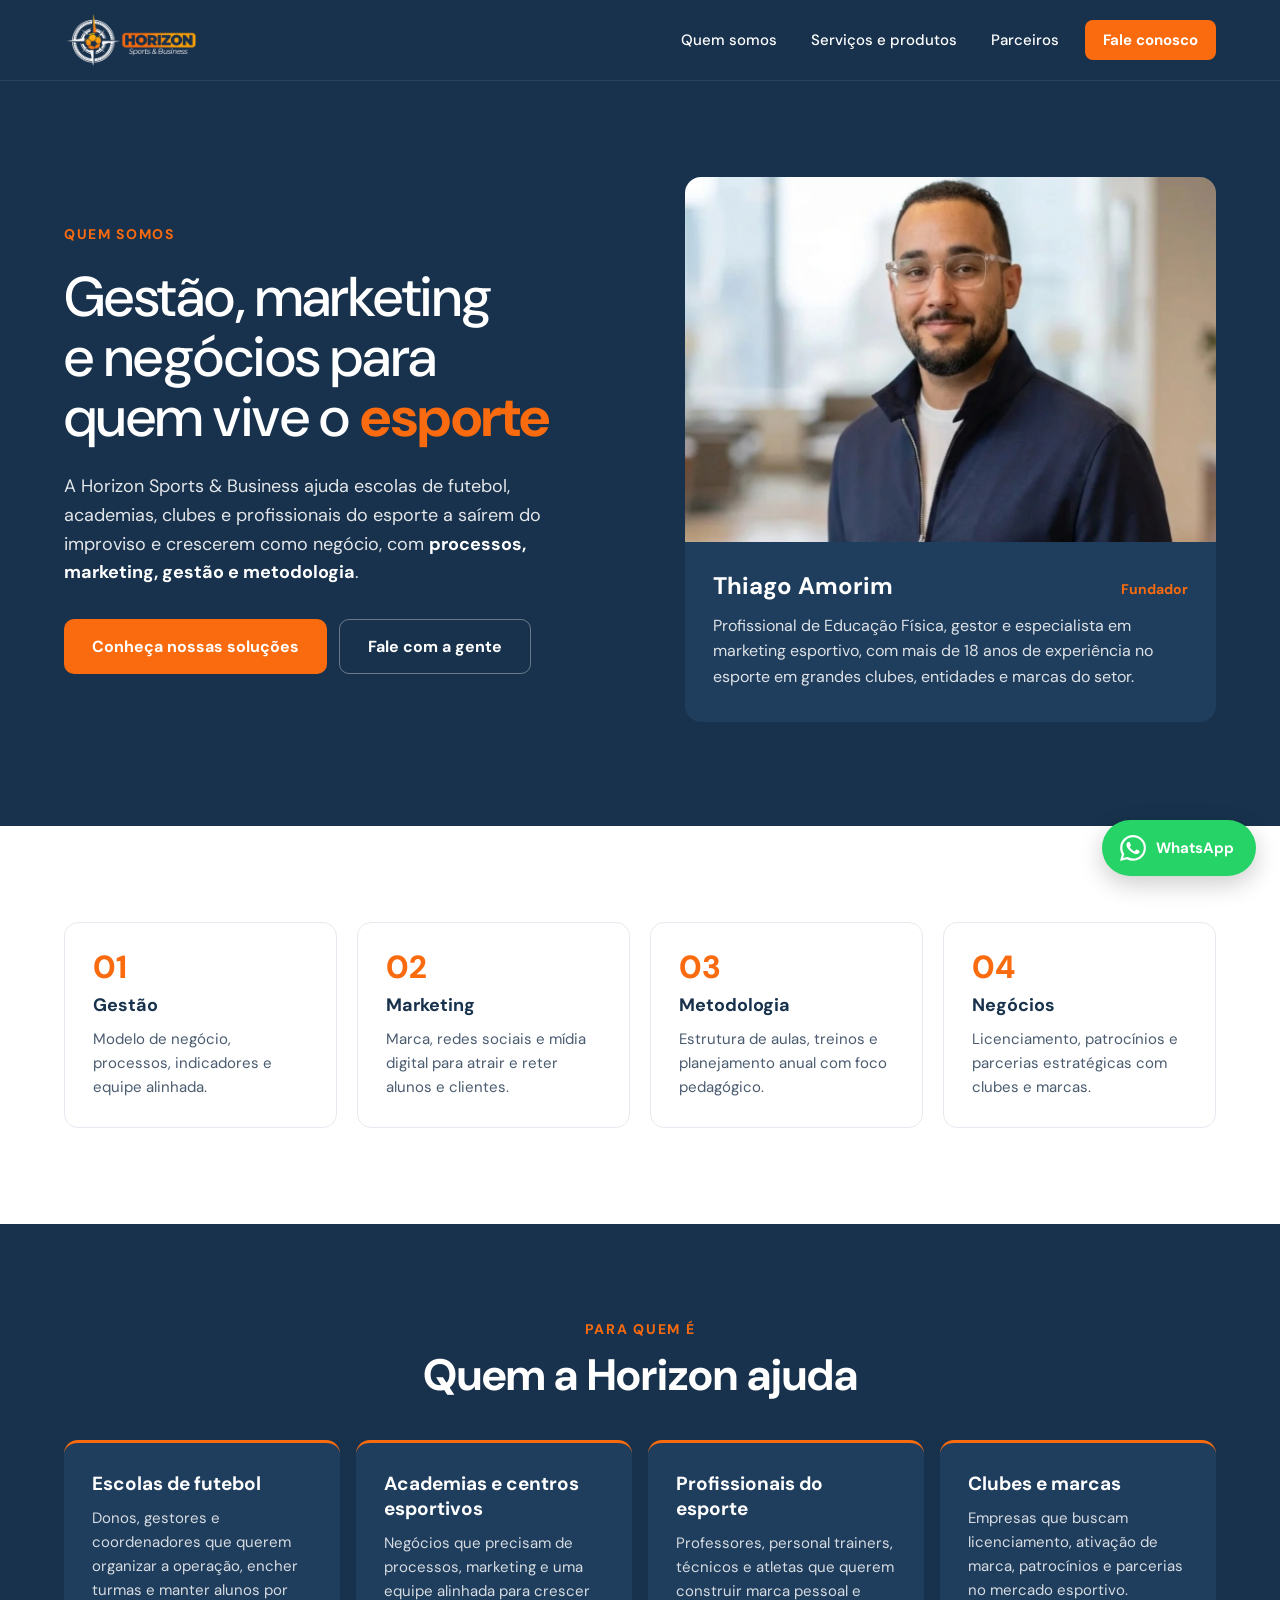
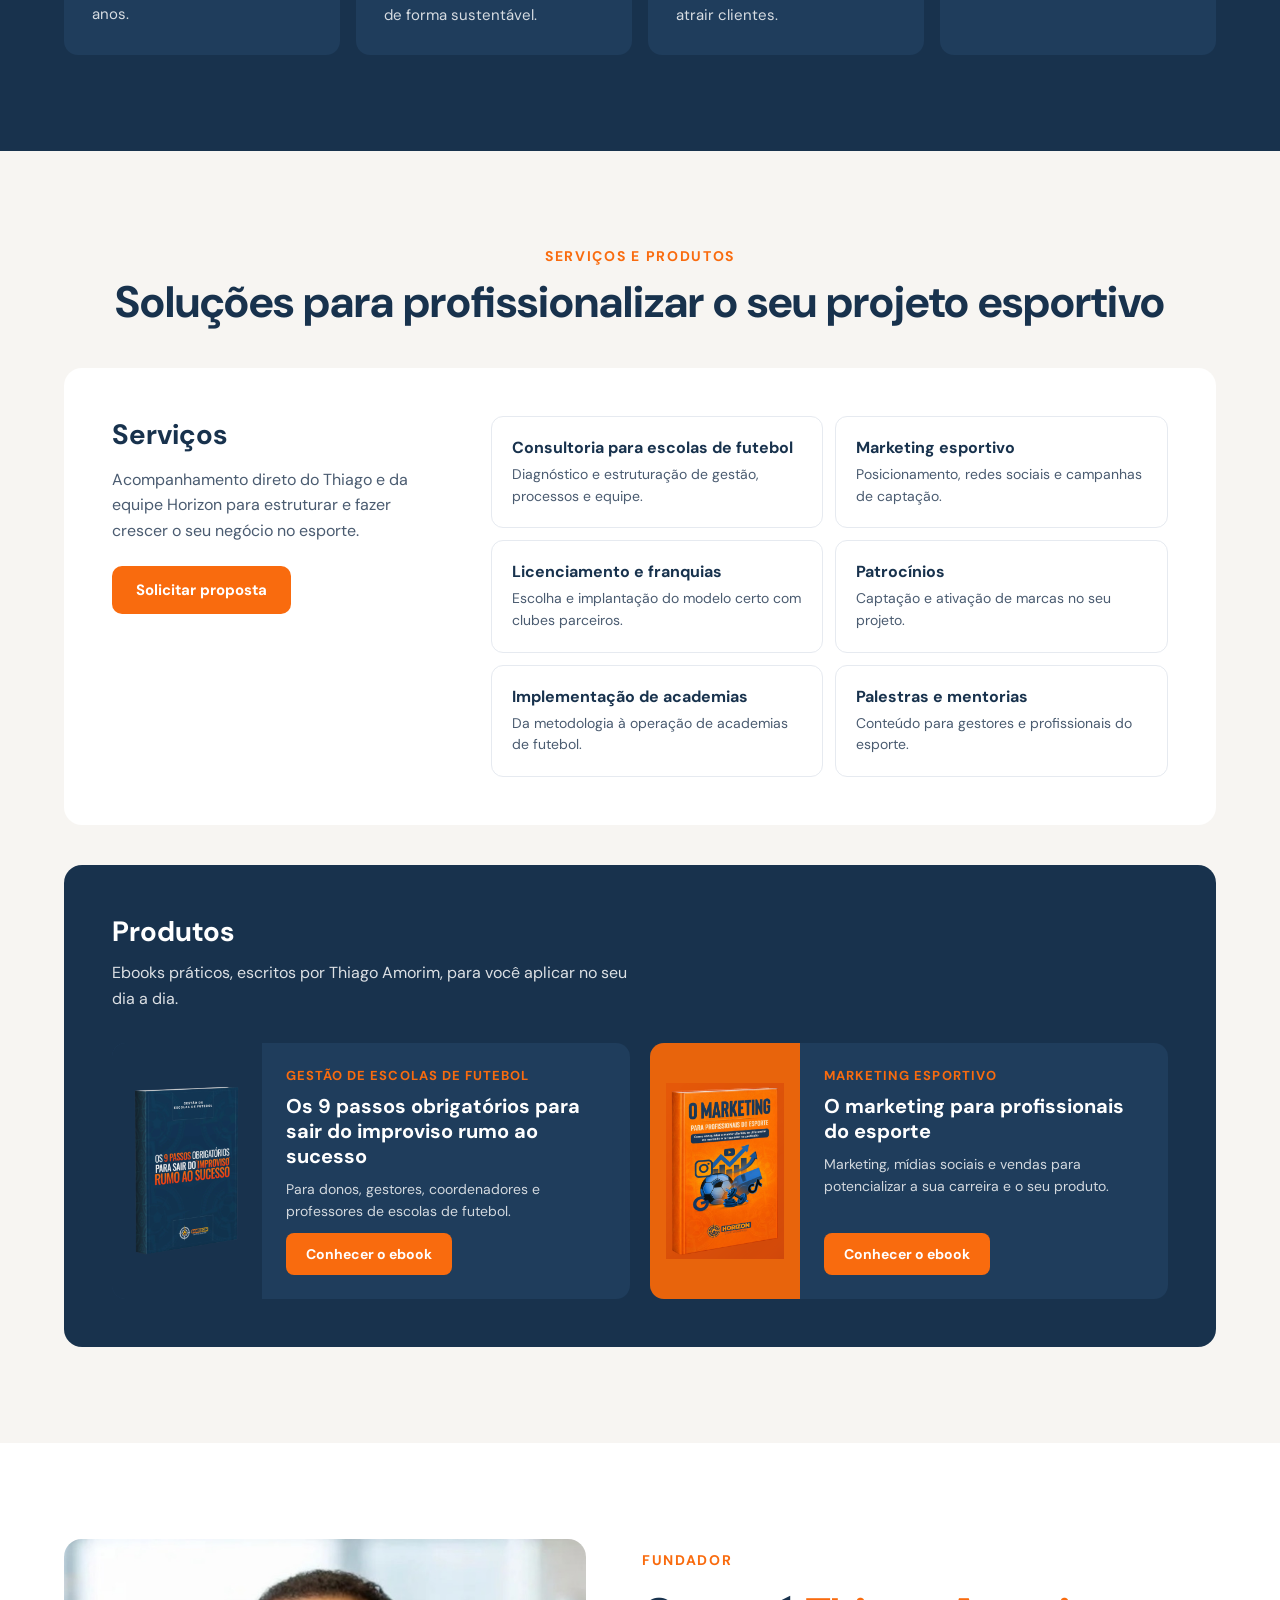
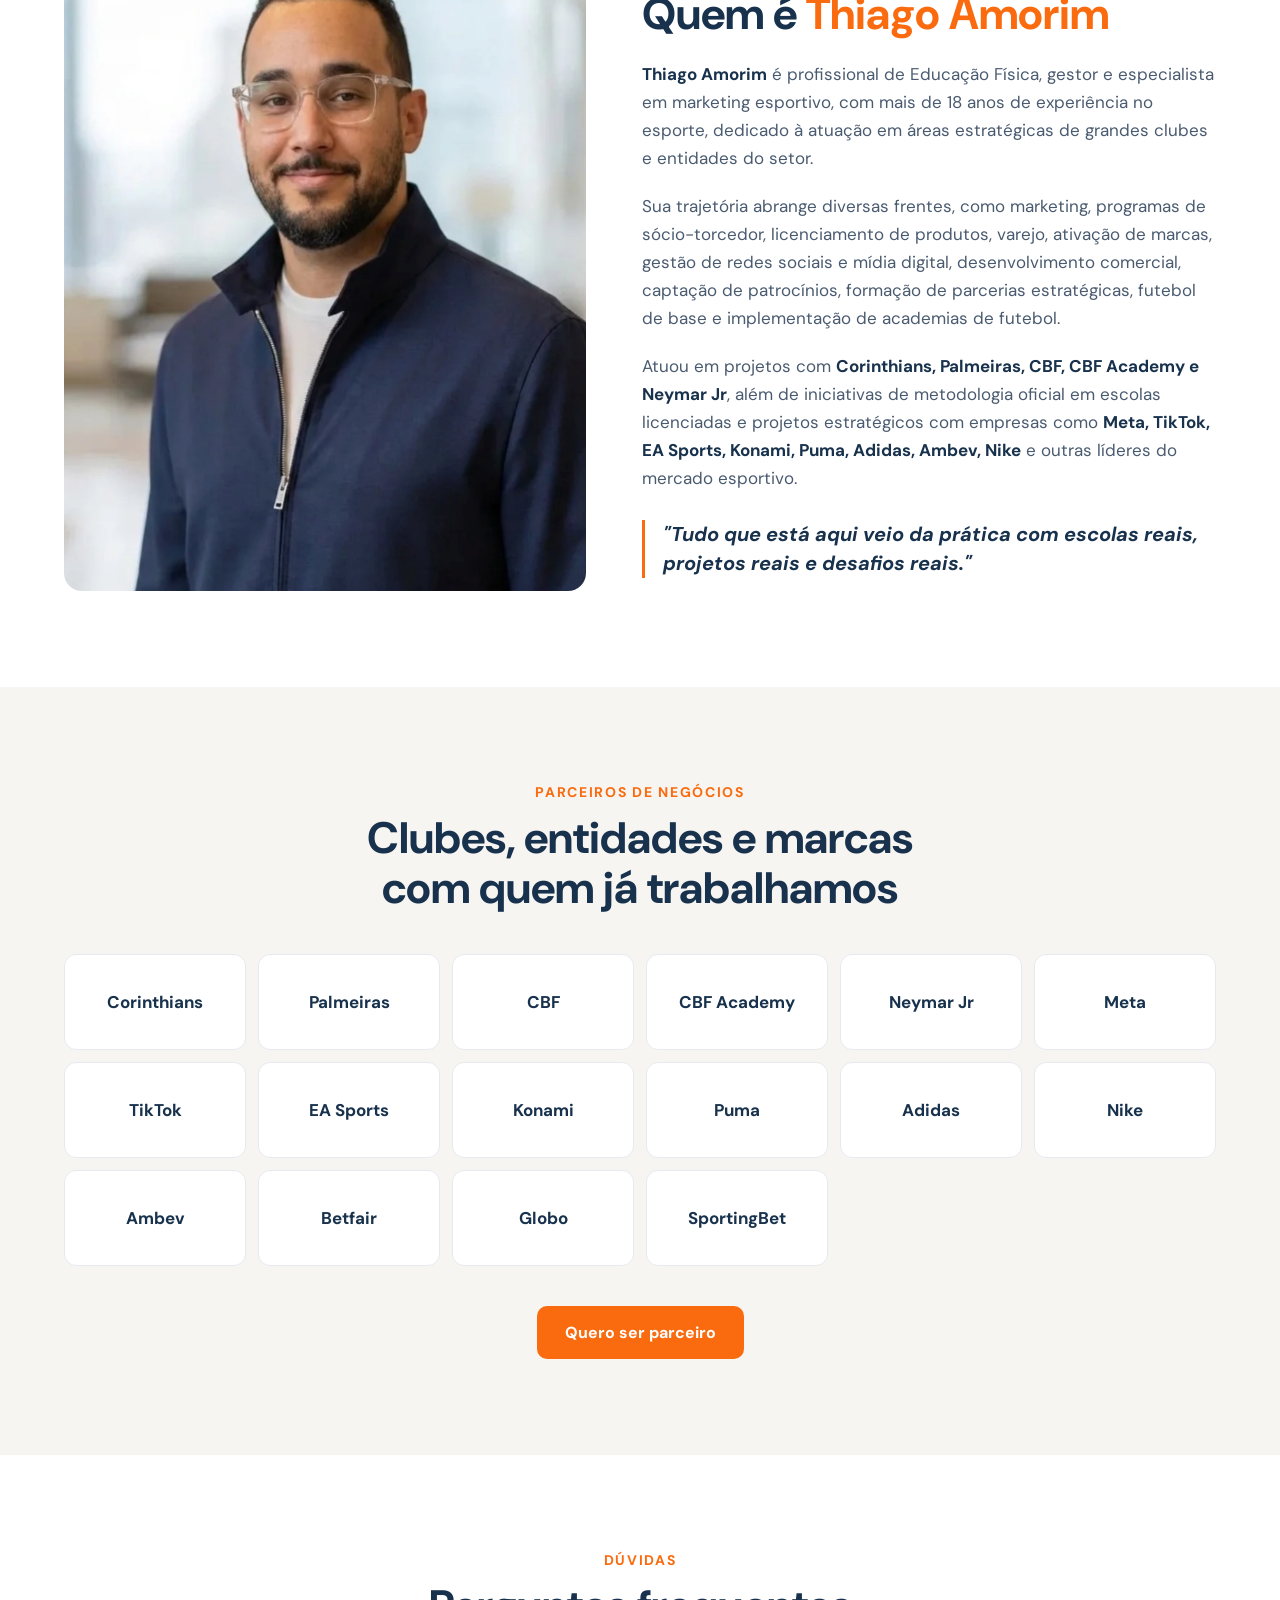
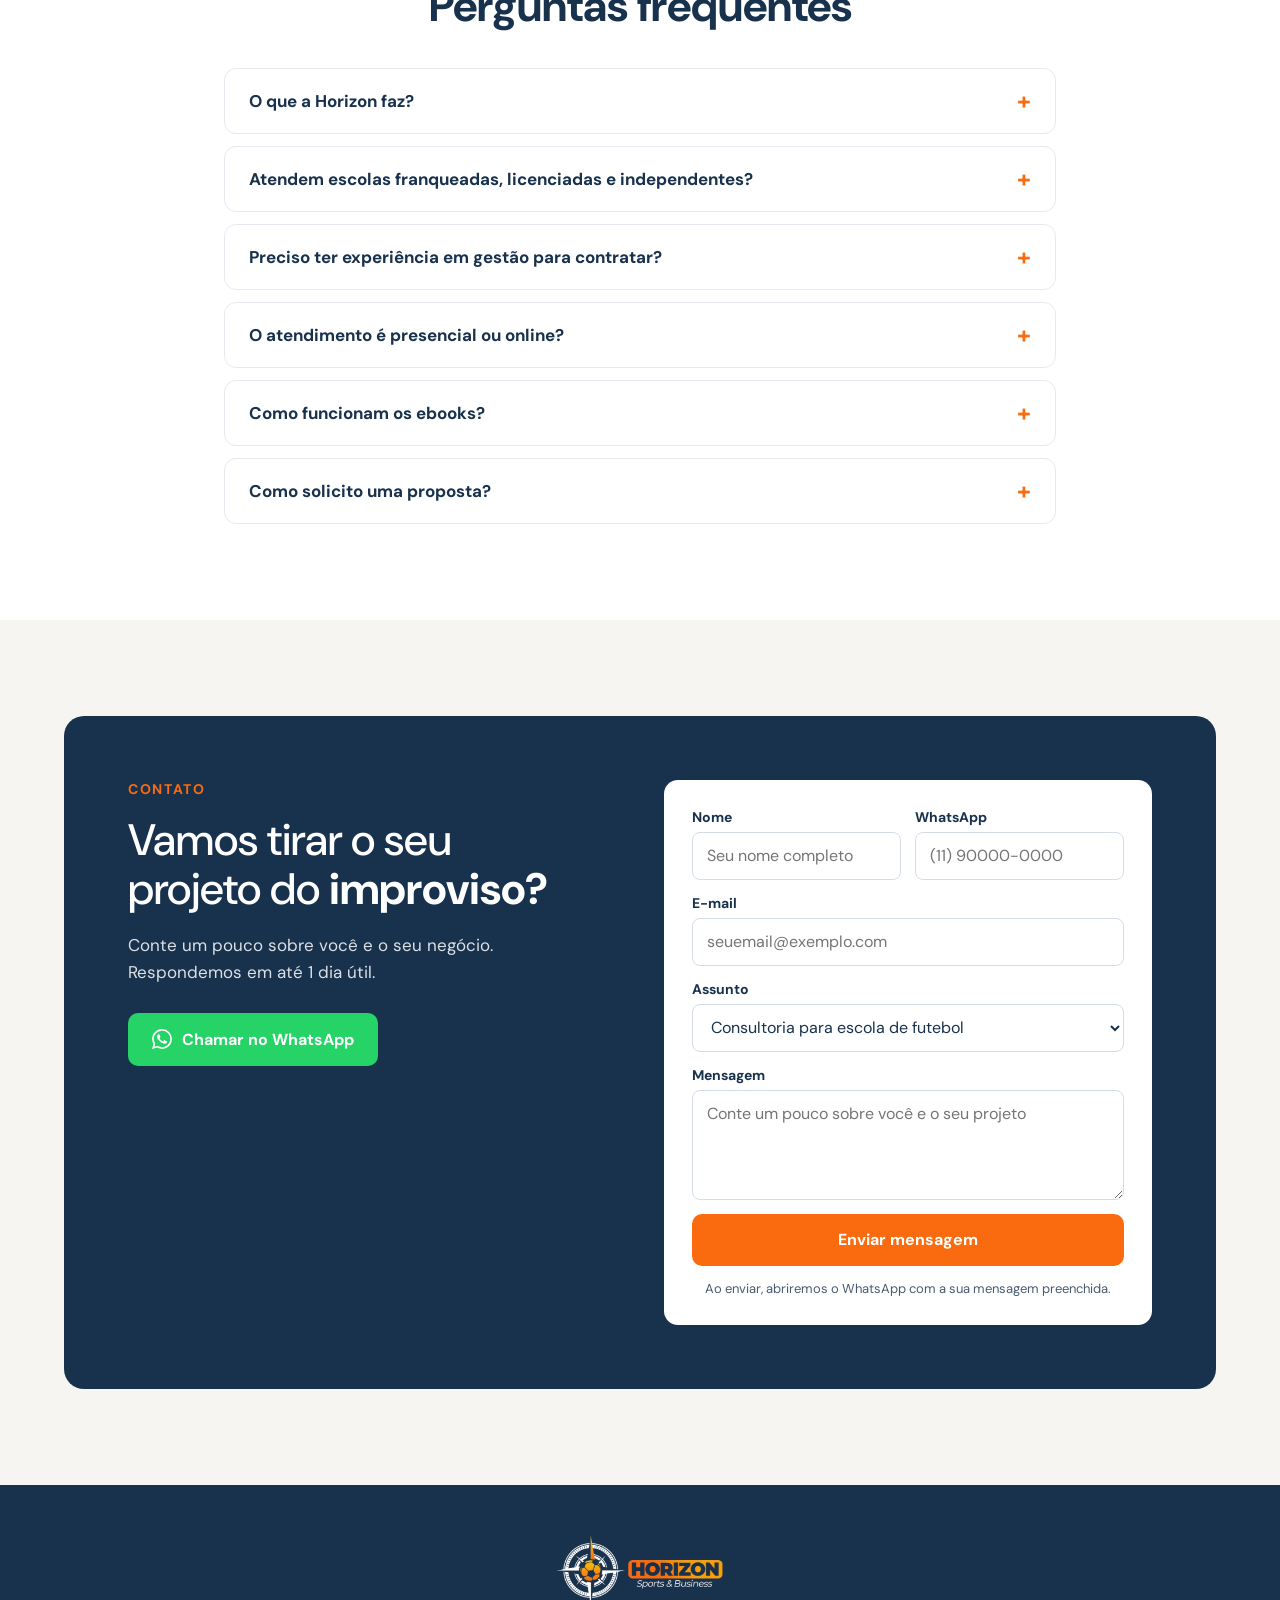
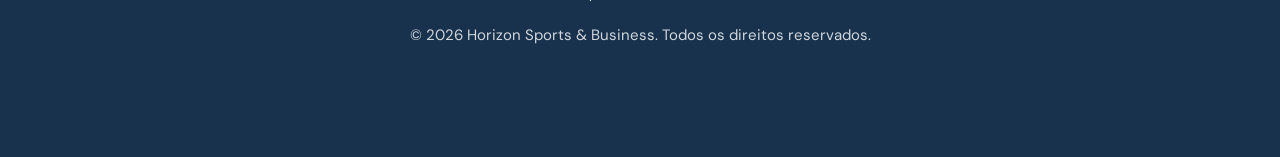
==== index.html @ 5603d596 "Landing page Horizon Sports & Business Página estática responsiva (desktop, tablet e mobile) com men" ====
<!DOCTYPE html>
<html lang="pt-BR">
<head>
<meta charset="utf-8">
<meta name="viewport" content="width=device-width, initial-scale=1">
<title>Horizon Sports &amp; Business | Gestão, marketing e negócios no esporte</title>
<meta name="description" content="A Horizon Sports & Business ajuda escolas de futebol, academias, clubes e profissionais do esporte a saírem do improviso e crescerem como negócio.">
<meta name="theme-color" content="#18324D">
<meta property="og:title" content="Horizon Sports & Business">
<meta property="og:description" content="Gestão, marketing e negócios para quem vive o esporte.">
<meta property="og:image" content="assets/horizon-logo.png">
<meta property="og:type" content="website">
<link rel="icon" href="assets/horizon-logo.png">
<link rel="preconnect" href="https://fonts.googleapis.com">
<link rel="preconnect" href="https://fonts.gstatic.com" crossorigin>
<link href="https://fonts.googleapis.com/css2?family=DM+Sans:ital,wght@0,400;0,500;0,700;0,800;1,700&display=swap" rel="stylesheet">
<style>
:root{
  --navy:#18324D;--navy-2:#1F3D5C;--orange:#F96B0E;--orange-h:#E05E08;
  --sand:#F7F5F2;--line:#E6EAF0;--muted:#4A5B70;--wa:#25D366;--wa-h:#1EBE5A;
}
*{box-sizing:border-box}
html{scroll-behavior:smooth}
body{margin:0;font-family:'DM Sans',system-ui,sans-serif;color:var(--navy);background:#fff;-webkit-font-smoothing:antialiased}
img{max-width:100%;height:auto;display:block}
a{color:var(--orange);text-decoration:none}
h1,h2,h3,h4,p{margin:0}
input,textarea,select,button{font-family:inherit}
:focus-visible{outline:3px solid var(--orange);outline-offset:2px}

.wrap{max-width:1200px;margin:0 auto;padding:96px 24px}
.eyebrow{color:var(--orange);font-weight:700;font-size:14px;letter-spacing:.12em;text-transform:uppercase}
.h2{font-size:clamp(28px,4vw,44px);font-weight:700;line-height:1.15;text-wrap:balance}
.head{text-align:center;display:flex;flex-direction:column;gap:12px;align-items:center}
.stack{display:flex;flex-direction:column;gap:40px}
.dark{background:var(--navy);color:#fff}
.sand{background:var(--sand)}
section[id]{scroll-margin-top:80px}

.btn{display:inline-flex;align-items:center;justify-content:center;gap:10px;background:var(--orange);color:#fff;font-weight:700;font-size:16px;padding:16px 28px;border-radius:10px;border:0;cursor:pointer;transition:background .15s,border-color .15s}
.btn:hover{background:var(--orange-h);color:#fff}
.btn-sm{font-size:14px;padding:12px 20px;border-radius:8px;white-space:nowrap}
.btn-ghost{background:transparent;border:1.5px solid rgba(255,255,255,.35)}
.btn-ghost:hover{background:transparent;border-color:#fff}
.btn-wa{background:var(--wa)}
.btn-wa:hover{background:var(--wa-h)}

/* Header */
.header{position:sticky;top:0;z-index:20;background:var(--navy);border-bottom:1px solid rgba(255,255,255,.08)}
.header-in{max-width:1200px;margin:0 auto;padding:12px 24px;display:flex;align-items:center;justify-content:space-between;gap:24px}
.logo img{height:56px;width:auto}
.nav{display:flex;align-items:center;gap:6px}
.nav a{color:#fff;font-weight:500;font-size:15px;padding:10px 14px;border-radius:8px}
.nav a:hover{background:rgba(255,255,255,.08)}
.nav a.cta{background:var(--orange);font-weight:700;padding:10px 18px;margin-left:6px}
.nav a.cta:hover{background:var(--orange-h)}
.menu-btn{display:none;width:44px;height:44px;border:0;border-radius:8px;background:rgba(255,255,255,.08);cursor:pointer;align-items:center;justify-content:center}
.menu-btn span,.menu-btn span::before,.menu-btn span::after{display:block;width:20px;height:2px;background:#fff;border-radius:2px;position:relative;transition:transform .2s,background .2s}
.menu-btn span::before,.menu-btn span::after{content:"";position:absolute;left:0}
.menu-btn span::before{top:-6px}
.menu-btn span::after{top:6px}
.header.open .menu-btn span{background:transparent}
.header.open .menu-btn span::before{transform:translateY(6px) rotate(45deg)}
.header.open .menu-btn span::after{transform:translateY(-6px) rotate(-45deg)}

/* Hero */
.hero{display:grid;grid-template-columns:1.05fr 1fr;gap:64px;align-items:center;padding-bottom:104px}
.hero-copy{display:flex;flex-direction:column;gap:24px}
.hero h1{font-size:clamp(34px,5vw,56px);line-height:1.08;font-weight:500;letter-spacing:-.01em;text-wrap:balance}
.hero h1 span{color:var(--orange);font-weight:700}
.lead{font-size:18px;line-height:1.6;color:rgba(255,255,255,.88);max-width:540px;text-wrap:pretty}
.lead strong{color:#fff}
.actions{display:flex;gap:12px;flex-wrap:wrap;margin-top:8px}
.founder{background:var(--navy-2);border-radius:16px;overflow:hidden}
.founder img{width:100%;aspect-ratio:16/11;object-fit:cover;object-position:center 20%}
.founder-body{padding:28px 28px 32px;display:flex;flex-direction:column;gap:12px}
.founder-top{display:flex;align-items:baseline;justify-content:space-between;gap:12px;flex-wrap:wrap}
.founder h2{font-size:24px;font-weight:700}
.founder-top span{color:var(--orange);font-weight:700;font-size:14px}
.founder p{font-size:16px;line-height:1.6;color:rgba(255,255,255,.85)}

/* Pillars */
.grid-4{display:grid;grid-template-columns:repeat(4,1fr);gap:20px}
.pillar{border:1px solid var(--line);border-radius:14px;padding:28px;display:flex;flex-direction:column;gap:10px}
.pillar .n{color:var(--orange);font-weight:800;font-size:32px;line-height:1}
.pillar h3{font-size:18px;font-weight:700}
.pillar p{font-size:15px;line-height:1.6;color:var(--muted)}

/* Audience */
.grid-aud{display:grid;grid-template-columns:repeat(4,1fr);gap:16px}
.aud{background:var(--navy-2);border-radius:14px;padding:28px;display:flex;flex-direction:column;gap:10px;border-top:3px solid var(--orange)}
.aud h3{font-size:19px;font-weight:700}
.aud p{font-size:15px;line-height:1.6;color:rgba(255,255,255,.82)}

/* Services */
.panel{border-radius:18px;padding:clamp(24px,4vw,48px)}
.services{background:#fff;display:grid;grid-template-columns:minmax(0,.8fr) minmax(0,1.6fr);gap:40px;align-items:start}
.services-intro{display:flex;flex-direction:column;gap:14px}
.services-intro h3,.products h3{font-size:28px;font-weight:700}
.services-intro p{font-size:16px;line-height:1.6;color:var(--muted)}
.services-intro .btn{align-self:flex-start;margin-top:8px;font-size:15px;padding:14px 24px}
.svc-grid{display:grid;grid-template-columns:repeat(2,1fr);gap:12px}
.svc{border:1px solid var(--line);border-radius:12px;padding:20px;display:flex;flex-direction:column;gap:6px}
.svc h4{font-size:16px;font-weight:700}
.svc p{font-size:14px;line-height:1.55;color:var(--muted)}

.products{display:flex;flex-direction:column;gap:32px}
.products-intro{display:flex;flex-direction:column;gap:10px}
.products-intro p{font-size:16px;line-height:1.6;color:rgba(255,255,255,.85);max-width:520px}
.grid-2{display:grid;grid-template-columns:repeat(2,1fr);gap:20px}
.ebook{background:var(--navy-2);border-radius:14px;overflow:hidden;display:grid;grid-template-columns:150px minmax(0,1fr)}
.ebook-cover{display:flex;align-items:center;justify-content:center;padding:16px}
.ebook-cover img{width:100%;height:auto}
.ebook-body{padding:24px;display:flex;flex-direction:column;gap:10px}
.ebook-body .tag{color:var(--orange);font-weight:700;font-size:13px;letter-spacing:.08em;text-transform:uppercase}
.ebook-body h4{font-size:20px;font-weight:700;line-height:1.25}
.ebook-body p{font-size:14px;line-height:1.55;color:rgba(255,255,255,.8)}
.ebook-body .btn{margin-top:auto;align-self:flex-start}

/* About */
.about{display:grid;grid-template-columns:1fr 1.1fr;gap:56px;align-items:center}
.about > img{width:100%;aspect-ratio:4/5;object-fit:cover;object-position:center 15%;border-radius:18px}
.about-copy{display:flex;flex-direction:column;gap:20px}
.about-copy h2 span{color:var(--orange)}
.about-copy p{font-size:17px;line-height:1.65;color:var(--muted);text-wrap:pretty}
.about-copy strong{color:var(--navy)}
.quote{margin-top:8px!important;padding-left:18px;border-left:3px solid var(--orange);font-size:20px!important;line-height:1.45!important;font-weight:700;font-style:italic;color:var(--navy)!important}

/* Partners */
.partners{display:flex;flex-direction:column;gap:40px;align-items:center}
.partners .head{max-width:720px}
.logos{width:100%;display:grid;grid-template-columns:repeat(auto-fill,minmax(170px,1fr));gap:12px}
.logos div{height:96px;background:#fff;border:1px solid var(--line);border-radius:12px;display:flex;align-items:center;justify-content:center;padding:12px;text-align:center;font-weight:700;font-size:17px;transition:border-color .15s}
.logos div:hover{border-color:var(--orange)}

/* FAQ */
.faq{max-width:880px;margin:0 auto;display:flex;flex-direction:column;gap:36px}
.faq-list{display:flex;flex-direction:column;gap:12px}
.faq details{border:1px solid var(--line);border-radius:12px;overflow:hidden}
.faq summary{list-style:none;display:flex;align-items:center;justify-content:space-between;gap:16px;padding:20px 24px;cursor:pointer;font-size:17px;font-weight:700}
.faq summary::-webkit-details-marker{display:none}
.faq summary::after{content:"+";color:var(--orange);font-size:24px;line-height:1;flex-shrink:0}
.faq details[open] summary::after{content:"–"}
.faq details p{padding:0 24px 22px;font-size:16px;line-height:1.65;color:var(--muted)}

/* Contact */
.contact{border-radius:20px;padding:clamp(24px,5vw,64px);display:grid;grid-template-columns:1fr 1fr;gap:48px}
.contact-copy{display:flex;flex-direction:column;gap:18px}
.contact-copy h2{font-weight:500;line-height:1.12}
.contact-copy h2 strong{font-weight:700}
.contact-copy p{font-size:17px;line-height:1.6;color:rgba(255,255,255,.85);max-width:440px}
.contact-copy .btn{align-self:flex-start;margin-top:8px;padding:16px 24px}
.form,.sent{background:#fff;color:var(--navy);border-radius:14px;padding:28px}
.form{display:grid;grid-template-columns:1fr 1fr;gap:14px}
.form label{display:flex;flex-direction:column;gap:6px;font-size:14px;font-weight:700}
.form .full{grid-column:1/-1}
.form input,.form select,.form textarea{height:48px;border:1px solid #D5DCE5;border-radius:8px;padding:0 14px;font-size:16px;color:var(--navy);background:#fff;width:100%}
.form textarea{height:auto;padding:12px 14px;resize:vertical}
.form input:focus,.form select:focus,.form textarea:focus{outline:none;border-color:var(--orange);box-shadow:0 0 0 3px rgba(249,107,14,.18)}
.form .btn{grid-column:1/-1;height:52px;padding:0}
.form small{grid-column:1/-1;font-size:13px;color:var(--muted);text-align:center}
.sent{display:none;flex-direction:column;gap:12px;justify-content:center;align-items:flex-start;padding:40px 28px}
.sent h3{font-size:24px;font-weight:700}
.sent p{font-size:16px;line-height:1.6;color:var(--muted)}
.sent button{margin-top:8px;border:1.5px solid var(--navy);background:transparent;color:var(--navy);font-weight:700;font-size:15px;padding:12px 20px;border-radius:8px;cursor:pointer}
.contact.is-sent .form{display:none}
.contact.is-sent .sent{display:flex}

/* Footer */
.footer-in{max-width:1200px;margin:0 auto;padding:48px 24px 112px;display:flex;flex-direction:column;align-items:center;gap:20px;text-align:center}
.footer-in img{height:72px;width:auto}
.footer-in p{font-size:15px;color:rgba(255,255,255,.8)}

/* WhatsApp float */
.wa-float{position:fixed;right:24px;bottom:24px;z-index:30;display:flex;align-items:center;gap:10px;background:var(--wa);color:#fff;font-weight:700;font-size:15px;padding:0 22px 0 18px;height:56px;border-radius:28px;box-shadow:0 8px 24px rgba(0,0,0,.2)}
.wa-float:hover{background:var(--wa-h);color:#fff}

/* ---------- Tablet ---------- */
@media (max-width:1024px){
  .grid-4,.grid-aud{grid-template-columns:repeat(2,1fr)}
  .services{grid-template-columns:1fr}
  .grid-2{grid-template-columns:1fr}
  .hero,.about,.contact{gap:40px}
}

/* ---------- Mobile menu breakpoint ---------- */
@media (max-width:860px){
  .menu-btn{display:inline-flex}
  .logo img{height:44px}
  .nav{position:absolute;top:100%;left:0;right:0;background:var(--navy);flex-direction:column;align-items:stretch;gap:4px;padding:8px 16px 20px;border-bottom:1px solid rgba(255,255,255,.08);box-shadow:0 12px 24px rgba(0,0,0,.2);display:none}
  .header.open .nav{display:flex}
  .nav a{padding:14px;font-size:16px}
  .nav a.cta{margin:8px 0 0;text-align:center}
  .hero,.about,.contact{grid-template-columns:1fr}
  .about > img{max-width:480px;aspect-ratio:1/1}
}

/* ---------- Phone ---------- */
@media (max-width:600px){
  .wrap{padding:64px 16px}
  .header-in{padding:10px 16px}
  .hero{padding-bottom:72px}
  .lead{font-size:17px}
  .actions .btn{flex:1 1 100%}
  .founder-body{padding:22px}
  .grid-4,.grid-aud,.svc-grid{grid-template-columns:1fr}
  .pillar,.aud{padding:22px}
  .ebook{grid-template-columns:110px minmax(0,1fr)}
  .ebook-cover{padding:12px}
  .ebook-body{padding:18px}
  .ebook-body h4{font-size:17px}
  .about-copy p{font-size:16px}
  .quote{font-size:18px!important}
  .logos{grid-template-columns:repeat(2,1fr)}
  .logos div{height:76px;font-size:15px}
  .faq summary{padding:18px;font-size:16px}
  .faq details p{padding:0 18px 18px;font-size:15px}
  .form{grid-template-columns:1fr;padding:20px}
  .contact-copy .btn{align-self:stretch}
  .wa-float{right:16px;bottom:16px;width:56px;padding:0;justify-content:center}
  .wa-float .label{display:none}
  .footer-in{padding-bottom:96px}
}
@media (max-width:380px){
  .ebook{grid-template-columns:1fr}
  .ebook-cover{max-height:220px}
  .ebook-cover img{width:auto;max-height:190px}
}
@media (prefers-reduced-motion:reduce){html{scroll-behavior:auto}}
</style>
</head>
<body>

<header class="header" id="header">
  <div class="header-in">
    <a href="#top" class="logo" aria-label="Horizon Sports &amp; Business — início"><img src="assets/horizon-logo.png" alt="Horizon Sports &amp; Business" width="135" height="56"></a>
    <button class="menu-btn" id="menuBtn" aria-label="Abrir menu" aria-expanded="false" aria-controls="nav"><span></span></button>
    <nav class="nav" id="nav">
      <a href="#quem-somos">Quem somos</a>
      <a href="#servicos">Serviços e produtos</a>
      <a href="#parceiros">Parceiros</a>
      <a href="#contato" class="cta">Fale conosco</a>
    </nav>
  </div>
</header>

<main id="top">
  <section id="quem-somos" class="dark">
    <div class="wrap hero">
      <div class="hero-copy">
        <span class="eyebrow">Quem somos</span>
        <h1>Gestão, marketing e negócios para quem vive o <span>esporte</span></h1>
        <p class="lead">A Horizon Sports &amp; Business ajuda escolas de futebol, academias, clubes e profissionais do esporte a saírem do improviso e crescerem como negócio, com <strong>processos, marketing, gestão e metodologia</strong>.</p>
        <div class="actions">
          <a href="#servicos" class="btn">Conheça nossas soluções</a>
          <a href="#contato" class="btn btn-ghost">Fale com a gente</a>
        </div>
      </div>
      <div class="founder">
        <img src="assets/thiago-amorim.jpg" alt="Thiago Amorim" width="1090" height="936">
        <div class="founder-body">
          <div class="founder-top">
            <h2>Thiago Amorim</h2>
            <span>Fundador</span>
          </div>
          <p>Profissional de Educação Física, gestor e especialista em marketing esportivo, com mais de 18 anos de experiência no esporte em grandes clubes, entidades e marcas do setor.</p>
        </div>
      </div>
    </div>
  </section>

  <section>
    <div class="wrap grid-4">
      <div class="pillar"><span class="n">01</span><h3>Gestão</h3><p>Modelo de negócio, processos, indicadores e equipe alinhada.</p></div>
      <div class="pillar"><span class="n">02</span><h3>Marketing</h3><p>Marca, redes sociais e mídia digital para atrair e reter alunos e clientes.</p></div>
      <div class="pillar"><span class="n">03</span><h3>Metodologia</h3><p>Estrutura de aulas, treinos e planejamento anual com foco pedagógico.</p></div>
      <div class="pillar"><span class="n">04</span><h3>Negócios</h3><p>Licenciamento, patrocínios e parcerias estratégicas com clubes e marcas.</p></div>
    </div>
  </section>

  <section id="para-quem" class="dark">
    <div class="wrap stack">
      <div class="head">
        <span class="eyebrow">Para quem é</span>
        <h2 class="h2">Quem a Horizon ajuda</h2>
      </div>
      <div class="grid-aud">
        <div class="aud"><h3>Escolas de futebol</h3><p>Donos, gestores e coordenadores que querem organizar a operação, encher turmas e manter alunos por anos.</p></div>
        <div class="aud"><h3>Academias e centros esportivos</h3><p>Negócios que precisam de processos, marketing e uma equipe alinhada para crescer de forma sustentável.</p></div>
        <div class="aud"><h3>Profissionais do esporte</h3><p>Professores, personal trainers, técnicos e atletas que querem construir marca pessoal e atrair clientes.</p></div>
        <div class="aud"><h3>Clubes e marcas</h3><p>Empresas que buscam licenciamento, ativação de marca, patrocínios e parcerias no mercado esportivo.</p></div>
      </div>
    </div>
  </section>

  <section id="servicos" class="sand">
    <div class="wrap stack">
      <div class="head">
        <span class="eyebrow">Serviços e produtos</span>
        <h2 class="h2">Soluções para profissionalizar o seu projeto esportivo</h2>
      </div>

      <div class="panel services">
        <div class="services-intro">
          <h3>Serviços</h3>
          <p>Acompanhamento direto do Thiago e da equipe Horizon para estruturar e fazer crescer o seu negócio no esporte.</p>
          <a href="#contato" class="btn">Solicitar proposta</a>
        </div>
        <div class="svc-grid">
          <div class="svc"><h4>Consultoria para escolas de futebol</h4><p>Diagnóstico e estruturação de gestão, processos e equipe.</p></div>
          <div class="svc"><h4>Marketing esportivo</h4><p>Posicionamento, redes sociais e campanhas de captação.</p></div>
          <div class="svc"><h4>Licenciamento e franquias</h4><p>Escolha e implantação do modelo certo com clubes parceiros.</p></div>
          <div class="svc"><h4>Patrocínios</h4><p>Captação e ativação de marcas no seu projeto.</p></div>
          <div class="svc"><h4>Implementação de academias</h4><p>Da metodologia à operação de academias de futebol.</p></div>
          <div class="svc"><h4>Palestras e mentorias</h4><p>Conteúdo para gestores e profissionais do esporte.</p></div>
        </div>
      </div>

      <div class="panel products dark">
        <div class="products-intro">
          <h3>Produtos</h3>
          <p>Ebooks práticos, escritos por Thiago Amorim, para você aplicar no seu dia a dia.</p>
        </div>
        <div class="grid-2">
          <article class="ebook">
            <div class="ebook-cover" style="background:#18324D"><img src="assets/ebook-gestao.png" alt="Ebook Os 9 passos obrigatórios" width="397" height="600" loading="lazy"></div>
            <div class="ebook-body">
              <span class="tag">Gestão de escolas de futebol</span>
              <h4>Os 9 passos obrigatórios para sair do improviso rumo ao sucesso</h4>
              <p>Para donos, gestores, coordenadores e professores de escolas de futebol.</p>
              <a href="https://horizonsports.br" class="btn btn-sm">Conhecer o ebook</a>
            </div>
          </article>
          <article class="ebook">
            <div class="ebook-cover" style="background:#E8640C"><img src="assets/ebook-marketing.png" alt="Ebook O Marketing para Profissionais do Esporte" width="403" height="600" loading="lazy"></div>
            <div class="ebook-body">
              <span class="tag">Marketing esportivo</span>
              <h4>O marketing para profissionais do esporte</h4>
              <p>Marketing, mídias sociais e vendas para potencializar a sua carreira e o seu produto.</p>
              <a href="https://metodoesporte.horizonsports.br" class="btn btn-sm">Conhecer o ebook</a>
            </div>
          </article>
        </div>
      </div>
    </div>
  </section>

  <section id="thiago">
    <div class="wrap about">
      <img src="assets/thiago-amorim.jpg" alt="Thiago Amorim" width="1090" height="936" loading="lazy">
      <div class="about-copy">
        <span class="eyebrow">Fundador</span>
        <h2 class="h2">Quem é <span>Thiago Amorim</span></h2>
        <p><strong>Thiago Amorim</strong> é profissional de Educação Física, gestor e especialista em marketing esportivo, com mais de 18 anos de experiência no esporte, dedicado à atuação em áreas estratégicas de grandes clubes e entidades do setor.</p>
        <p>Sua trajetória abrange diversas frentes, como marketing, programas de sócio-torcedor, licenciamento de produtos, varejo, ativação de marcas, gestão de redes sociais e mídia digital, desenvolvimento comercial, captação de patrocínios, formação de parcerias estratégicas, futebol de base e implementação de academias de futebol.</p>
        <p>Atuou em projetos com <strong>Corinthians, Palmeiras, CBF, CBF Academy e Neymar Jr</strong>, além de iniciativas de metodologia oficial em escolas licenciadas e projetos estratégicos com empresas como <strong>Meta, TikTok, EA Sports, Konami, Puma, Adidas, Ambev, Nike</strong> e outras líderes do mercado esportivo.</p>
        <p class="quote">"Tudo que está aqui veio da prática com escolas reais, projetos reais e desafios reais."</p>
      </div>
    </div>
  </section>

  <section id="parceiros" class="sand">
    <div class="wrap partners">
      <div class="head">
        <span class="eyebrow">Parceiros de negócios</span>
        <h2 class="h2">Clubes, entidades e marcas com quem já trabalhamos</h2>
      </div>
      <div class="logos">
        <div>Corinthians</div><div>Palmeiras</div><div>CBF</div><div>CBF Academy</div>
        <div>Neymar Jr</div><div>Meta</div><div>TikTok</div><div>EA Sports</div>
        <div>Konami</div><div>Puma</div><div>Adidas</div><div>Nike</div>
        <div>Ambev</div><div>Betfair</div><div>Globo</div><div>SportingBet</div>
      </div>
      <a href="#contato" class="btn">Quero ser parceiro</a>
    </div>
  </section>

  <section id="faq">
    <div class="wrap faq">
      <div class="head">
        <span class="eyebrow">Dúvidas</span>
        <h2 class="h2">Perguntas frequentes</h2>
      </div>
      <div class="faq-list">
        <details name="faq"><summary>O que a Horizon faz?</summary><p>A Horizon Sports &amp; Business oferece consultoria, conteúdo e parcerias para profissionalizar a gestão e o marketing de escolas de futebol, academias, clubes e profissionais do esporte.</p></details>
        <details name="faq"><summary>Atendem escolas franqueadas, licenciadas e independentes?</summary><p>Sim. Ajudamos a escolher o modelo certo e a estruturar a operação em qualquer um dos formatos.</p></details>
        <details name="faq"><summary>Preciso ter experiência em gestão para contratar?</summary><p>Não. O trabalho começa com um diagnóstico do seu momento e avança em etapas práticas.</p></details>
        <details name="faq"><summary>O atendimento é presencial ou online?</summary><p>Os dois formatos são possíveis. Definimos juntos o que faz mais sentido para o seu projeto.</p></details>
        <details name="faq"><summary>Como funcionam os ebooks?</summary><p>São materiais digitais em PDF com acesso imediato após a confirmação do pagamento.</p></details>
        <details name="faq"><summary>Como solicito uma proposta?</summary><p>Preencha o formulário abaixo ou chame no WhatsApp. Respondemos em até 1 dia útil.</p></details>
      </div>
    </div>
  </section>

  <section id="contato" class="sand">
    <div class="wrap">
      <div class="contact dark" id="contactBox">
        <div class="contact-copy">
          <span class="eyebrow">Contato</span>
          <h2 class="h2">Vamos tirar o seu projeto do <strong>improviso?</strong></h2>
          <p>Conte um pouco sobre você e o seu negócio. Respondemos em até 1 dia útil.</p>
          <a href="#" target="_blank" rel="noopener" class="btn btn-wa js-wa">
            <svg viewBox="0 0 24 24" width="20" height="20" fill="#fff" aria-hidden="true"><use href="#wa-icon"/></svg>
            Chamar no WhatsApp
          </a>
        </div>

        <form class="form" id="contactForm">
          <label>Nome<input required name="nome" autocomplete="name" placeholder="Seu nome completo"></label>
          <label>WhatsApp<input required name="tel" type="tel" autocomplete="tel" inputmode="tel" placeholder="(11) 90000-0000"></label>
          <label class="full">E-mail<input required name="email" type="email" autocomplete="email" placeholder="seuemail@exemplo.com"></label>
          <label class="full">Assunto
            <select name="assunto">
              <option>Consultoria para escola de futebol</option>
              <option>Marketing esportivo</option>
              <option>Ebooks</option>
              <option>Parcerias de negócios</option>
              <option>Outro assunto</option>
            </select>
          </label>
          <label class="full">Mensagem<textarea name="msg" rows="4" placeholder="Conte um pouco sobre você e o seu projeto"></textarea></label>
          <button type="submit" class="btn">Enviar mensagem</button>
          <small>Ao enviar, abriremos o WhatsApp com a sua mensagem preenchida.</small>
        </form>
        <div class="sent" role="status">
          <h3>Mensagem enviada</h3>
          <p>Obrigado pelo contato. Em breve a equipe Horizon retorna para você.</p>
          <button type="button" id="resetForm">Enviar outra mensagem</button>
        </div>
      </div>
    </div>
  </section>
</main>

<footer class="dark">
  <div class="footer-in">
    <img src="assets/horizon-logo.png" alt="Horizon Sports &amp; Business" width="173" height="72" loading="lazy">
    <p>© <span id="year">2026</span> Horizon Sports &amp; Business. Todos os direitos reservados.</p>
  </div>
</footer>

<a href="#" target="_blank" rel="noopener" class="wa-float js-wa" aria-label="Falar no WhatsApp">
  <svg viewBox="0 0 24 24" width="26" height="26" fill="#fff" aria-hidden="true"><use href="#wa-icon"/></svg><span class="label">WhatsApp</span>
</a>

<svg width="0" height="0" style="position:absolute" aria-hidden="true">
  <symbol id="wa-icon" viewBox="0 0 24 24"><path d="M17.472 14.382c-.297-.149-1.758-.867-2.03-.967-.273-.099-.471-.148-.67.15-.197.297-.767.966-.94 1.164-.173.199-.347.223-.644.075-.297-.15-1.255-.463-2.39-1.475-.883-.788-1.48-1.761-1.653-2.059-.173-.297-.018-.458.13-.606.134-.133.298-.347.446-.52.149-.174.198-.298.298-.497.099-.198.05-.371-.025-.52-.075-.149-.669-1.612-.916-2.207-.242-.579-.487-.5-.669-.51-.173-.008-.371-.01-.57-.01-.198 0-.52.074-.792.372-.272.297-1.04 1.016-1.04 2.479 0 1.462 1.065 2.875 1.213 3.074.149.198 2.096 3.2 5.077 4.487.709.306 1.262.489 1.694.625.712.227 1.36.195 1.871.118.571-.085 1.758-.719 2.006-1.413.248-.694.248-1.289.173-1.413-.074-.124-.272-.198-.57-.347m-5.421 7.403h-.004a9.87 9.87 0 0 1-5.031-1.378l-.361-.214-3.741.982.998-3.648-.235-.374a9.86 9.86 0 0 1-1.51-5.26c.001-5.45 4.436-9.884 9.888-9.884 2.64 0 5.122 1.03 6.988 2.898a9.825 9.825 0 0 1 2.893 6.994c-.003 5.45-4.437 9.884-9.885 9.884m8.413-18.297A11.815 11.815 0 0 0 12.05 0C5.495 0 .16 5.335.157 11.892c0 2.096.547 4.142 1.588 5.945L.057 24l6.305-1.654a11.882 11.882 0 0 0 5.683 1.448h.005c6.554 0 11.89-5.335 11.893-11.893a11.821 11.821 0 0 0-3.48-8.413Z"/></symbol>
</svg>

<script>
// Número do WhatsApp (DDI + DDD + número, só dígitos)
var WHATSAPP_NUMBER = '5511999999999';

function waLink(text) {
  return 'https://wa.me/' + WHATSAPP_NUMBER + '?text=' + encodeURIComponent(text);
}

document.querySelectorAll('.js-wa').forEach(function (a) {
  a.href = waLink('Olá! Vim pelo site da Horizon e gostaria de mais informações.');
});

// Menu mobile
var header = document.getElementById('header');
var menuBtn = document.getElementById('menuBtn');
function setMenu(open) {
  header.classList.toggle('open', open);
  menuBtn.setAttribute('aria-expanded', open);
  menuBtn.setAttribute('aria-label', open ? 'Fechar menu' : 'Abrir menu');
}
menuBtn.addEventListener('click', function () { setMenu(!header.classList.contains('open')); });
document.querySelectorAll('#nav a').forEach(function (a) {
  a.addEventListener('click', function () { setMenu(false); });
});
document.addEventListener('keydown', function (e) { if (e.key === 'Escape') setMenu(false); });

// FAQ: apenas um aberto por vez (fallback para navegadores sem <details name>)
document.querySelectorAll('.faq details').forEach(function (d, _, all) {
  d.addEventListener('toggle', function () {
    if (d.open) all.forEach(function (o) { if (o !== d) o.open = false; });
  });
});

// Formulário → WhatsApp
var form = document.getElementById('contactForm');
var box = document.getElementById('contactBox');
form.addEventListener('submit', function (e) {
  e.preventDefault();
  var f = form.elements;
  var text = 'Olá! Vim pelo site da Horizon.\n\n' +
    '*Nome:* ' + f.nome.value + '\n' +
    '*WhatsApp:* ' + f.tel.value + '\n' +
    '*E-mail:* ' + f.email.value + '\n' +
    '*Assunto:* ' + f.assunto.value +
    (f.msg.value.trim() ? '\n\n' + f.msg.value.trim() : '');
  window.open(waLink(text), '_blank', 'noopener');
  box.classList.add('is-sent');
});
document.getElementById('resetForm').addEventListener('click', function () {
  form.reset();
  box.classList.remove('is-sent');
});

document.getElementById('year').textContent = new Date().getFullYear();
</script>
</body>
</html>
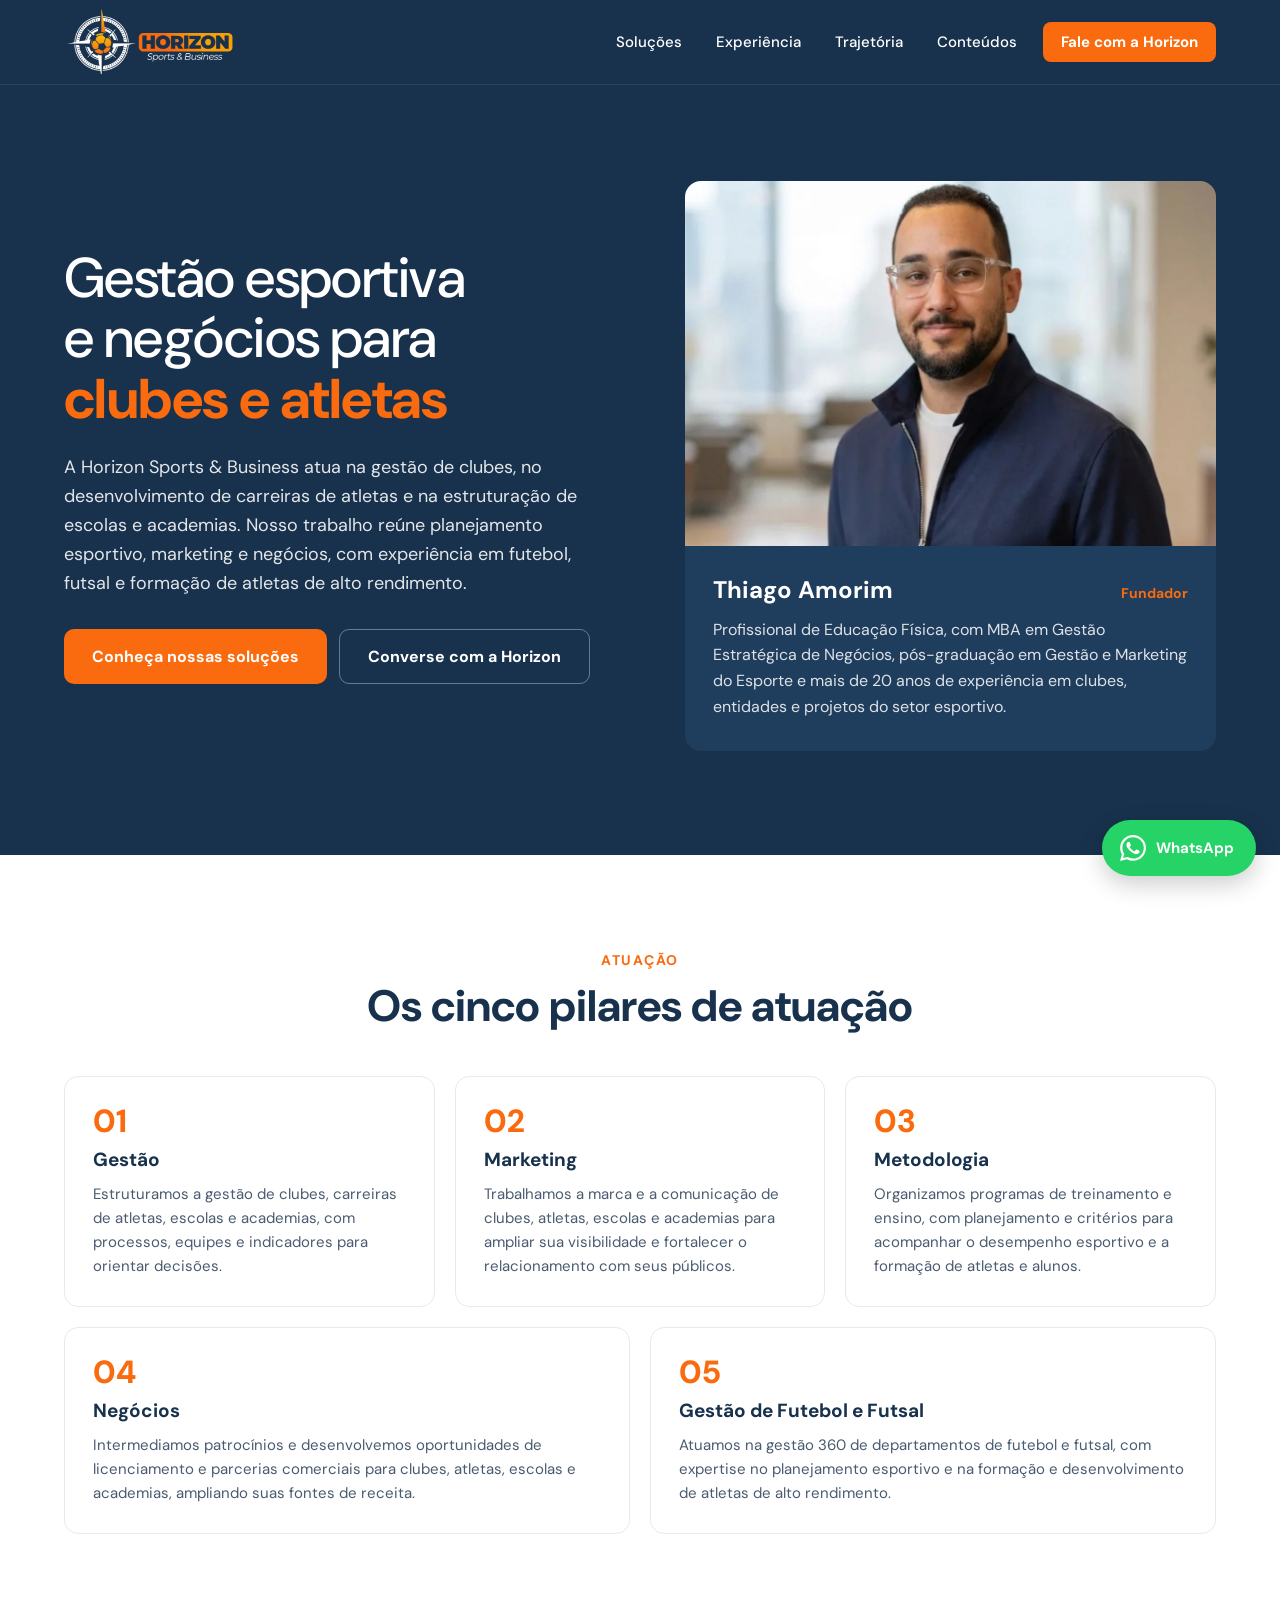
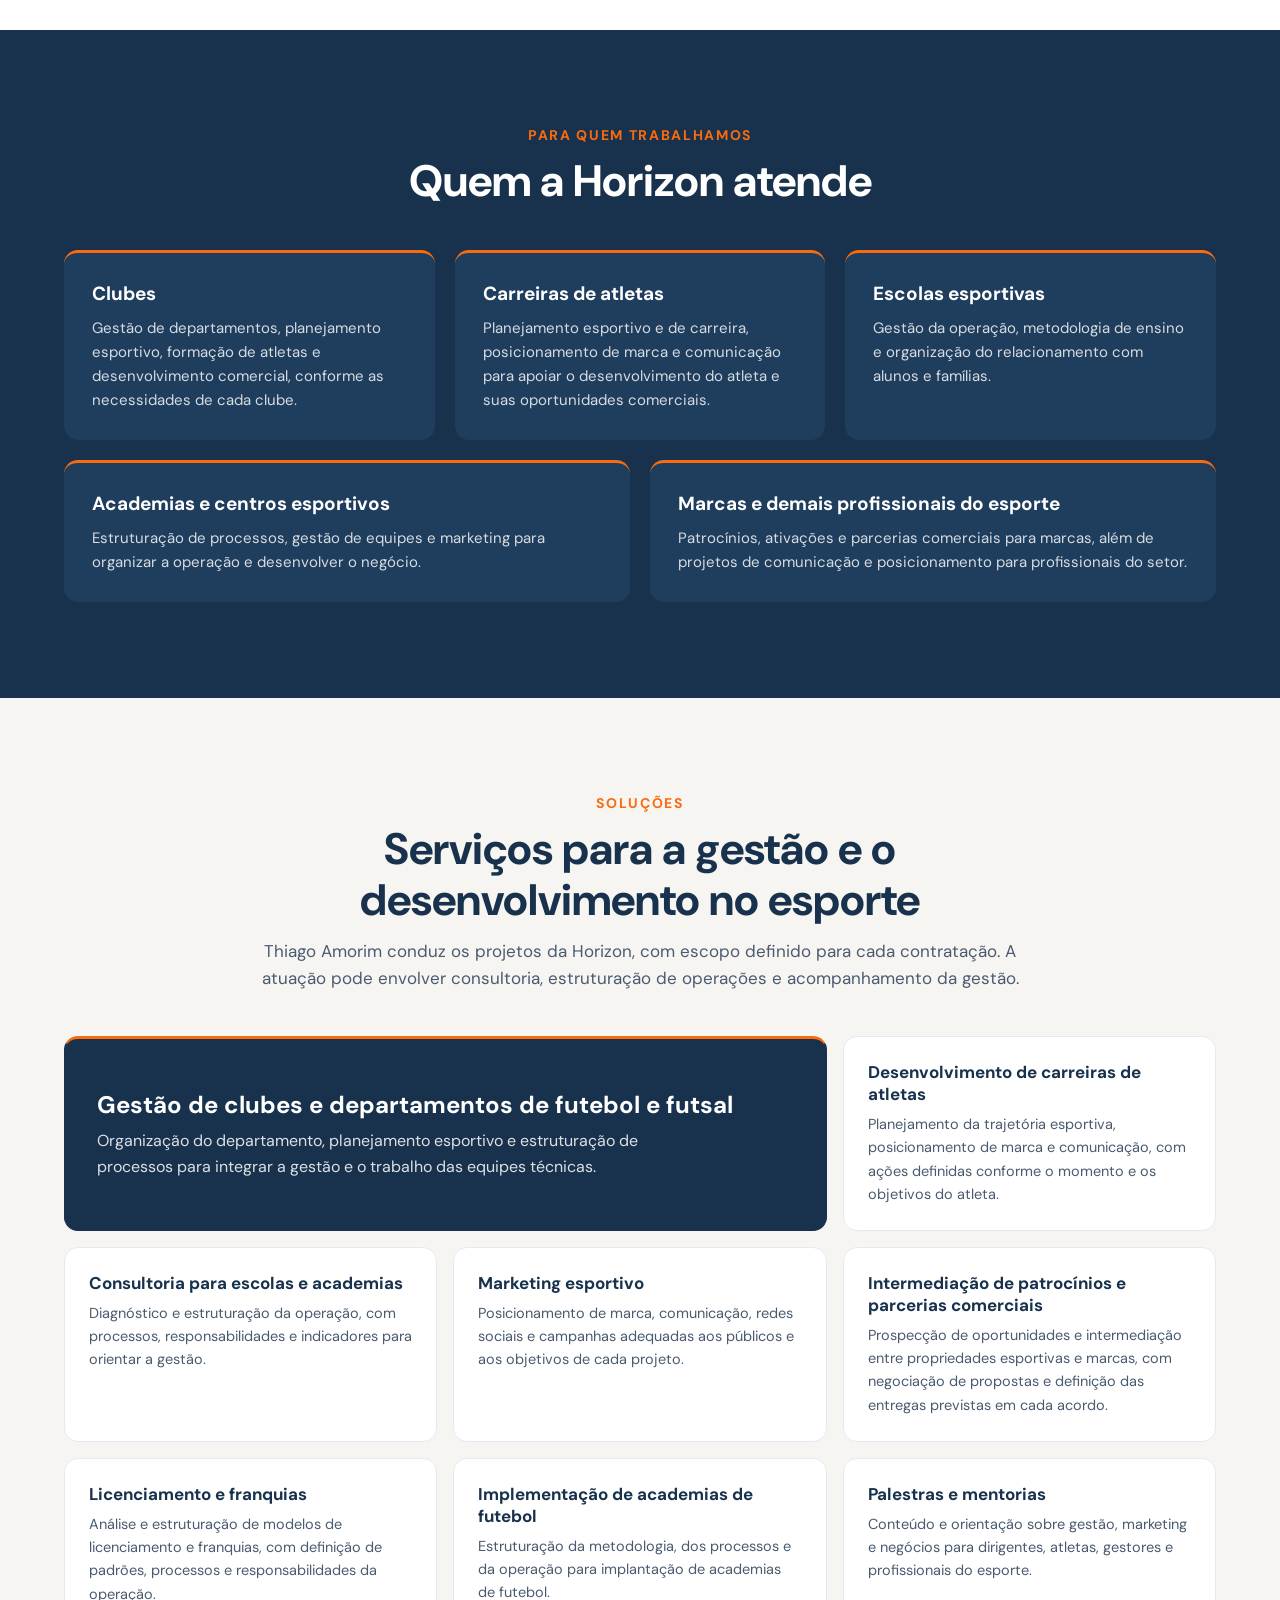
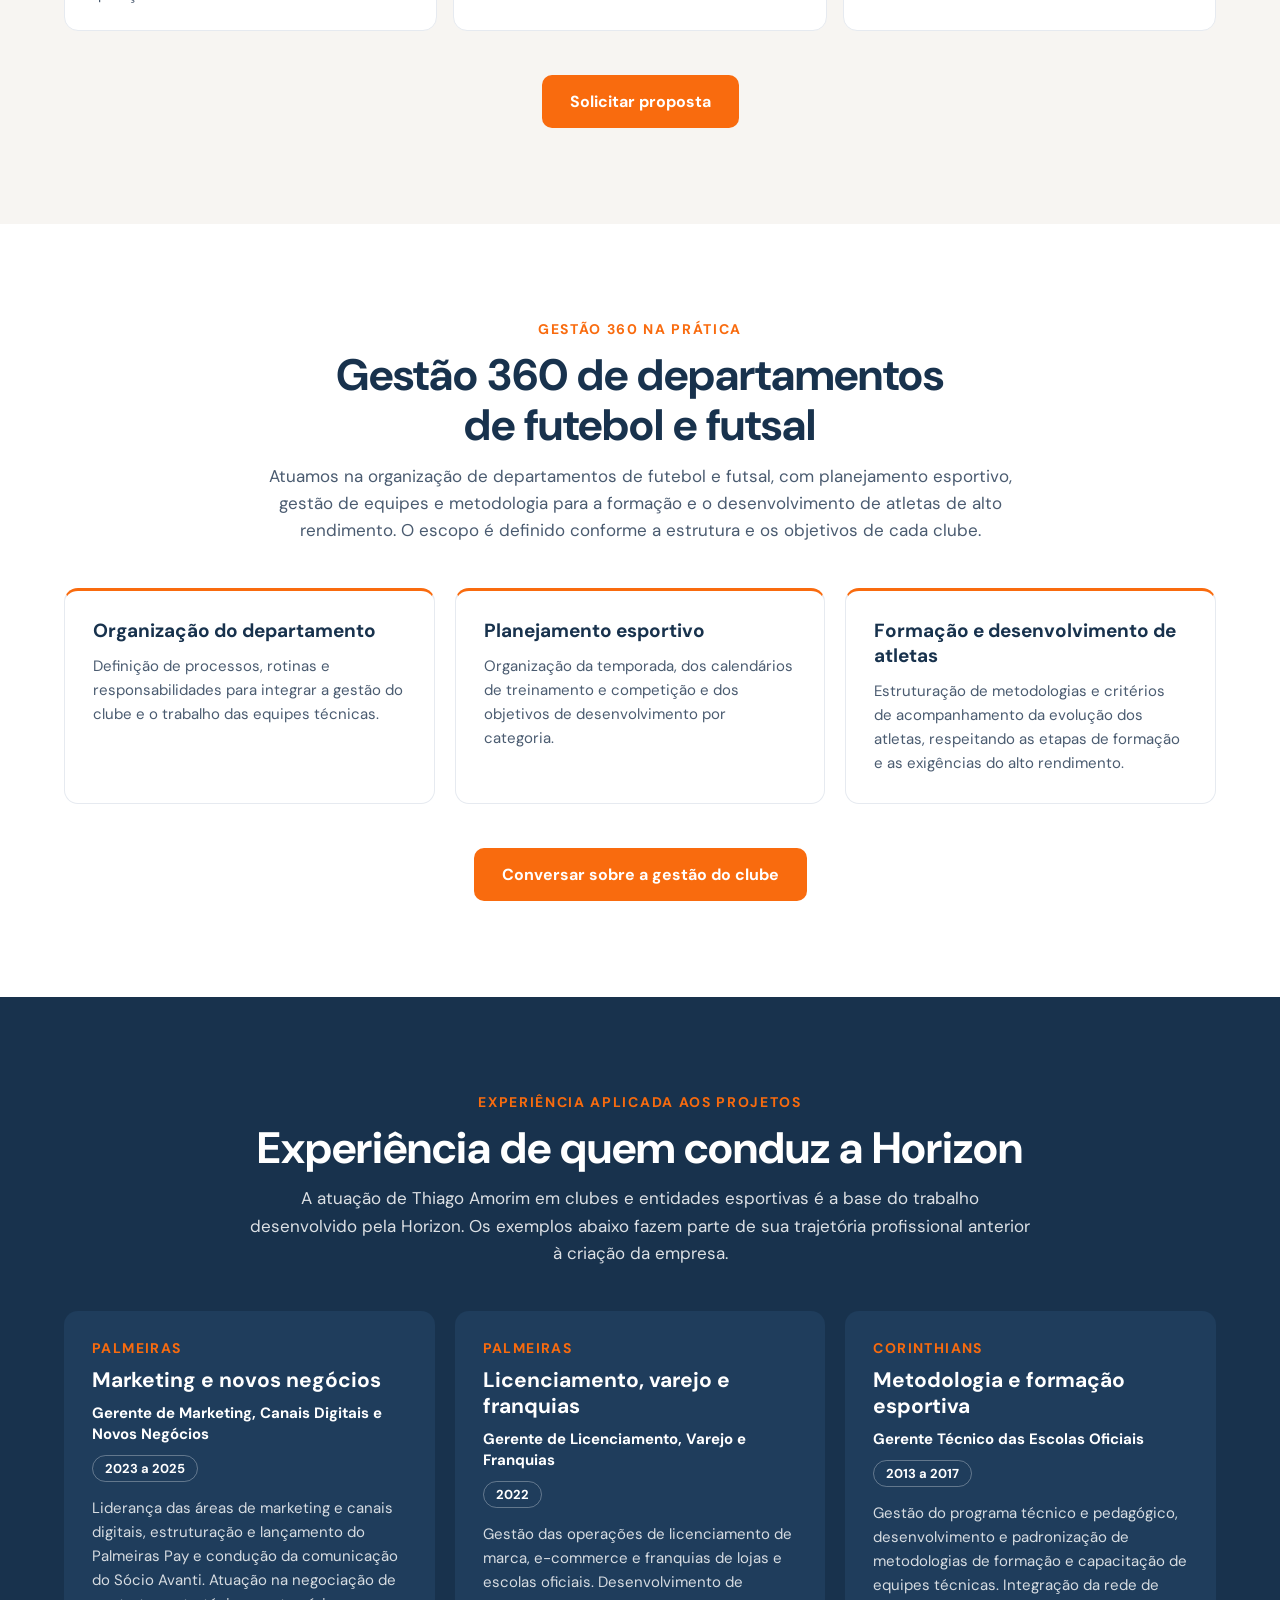
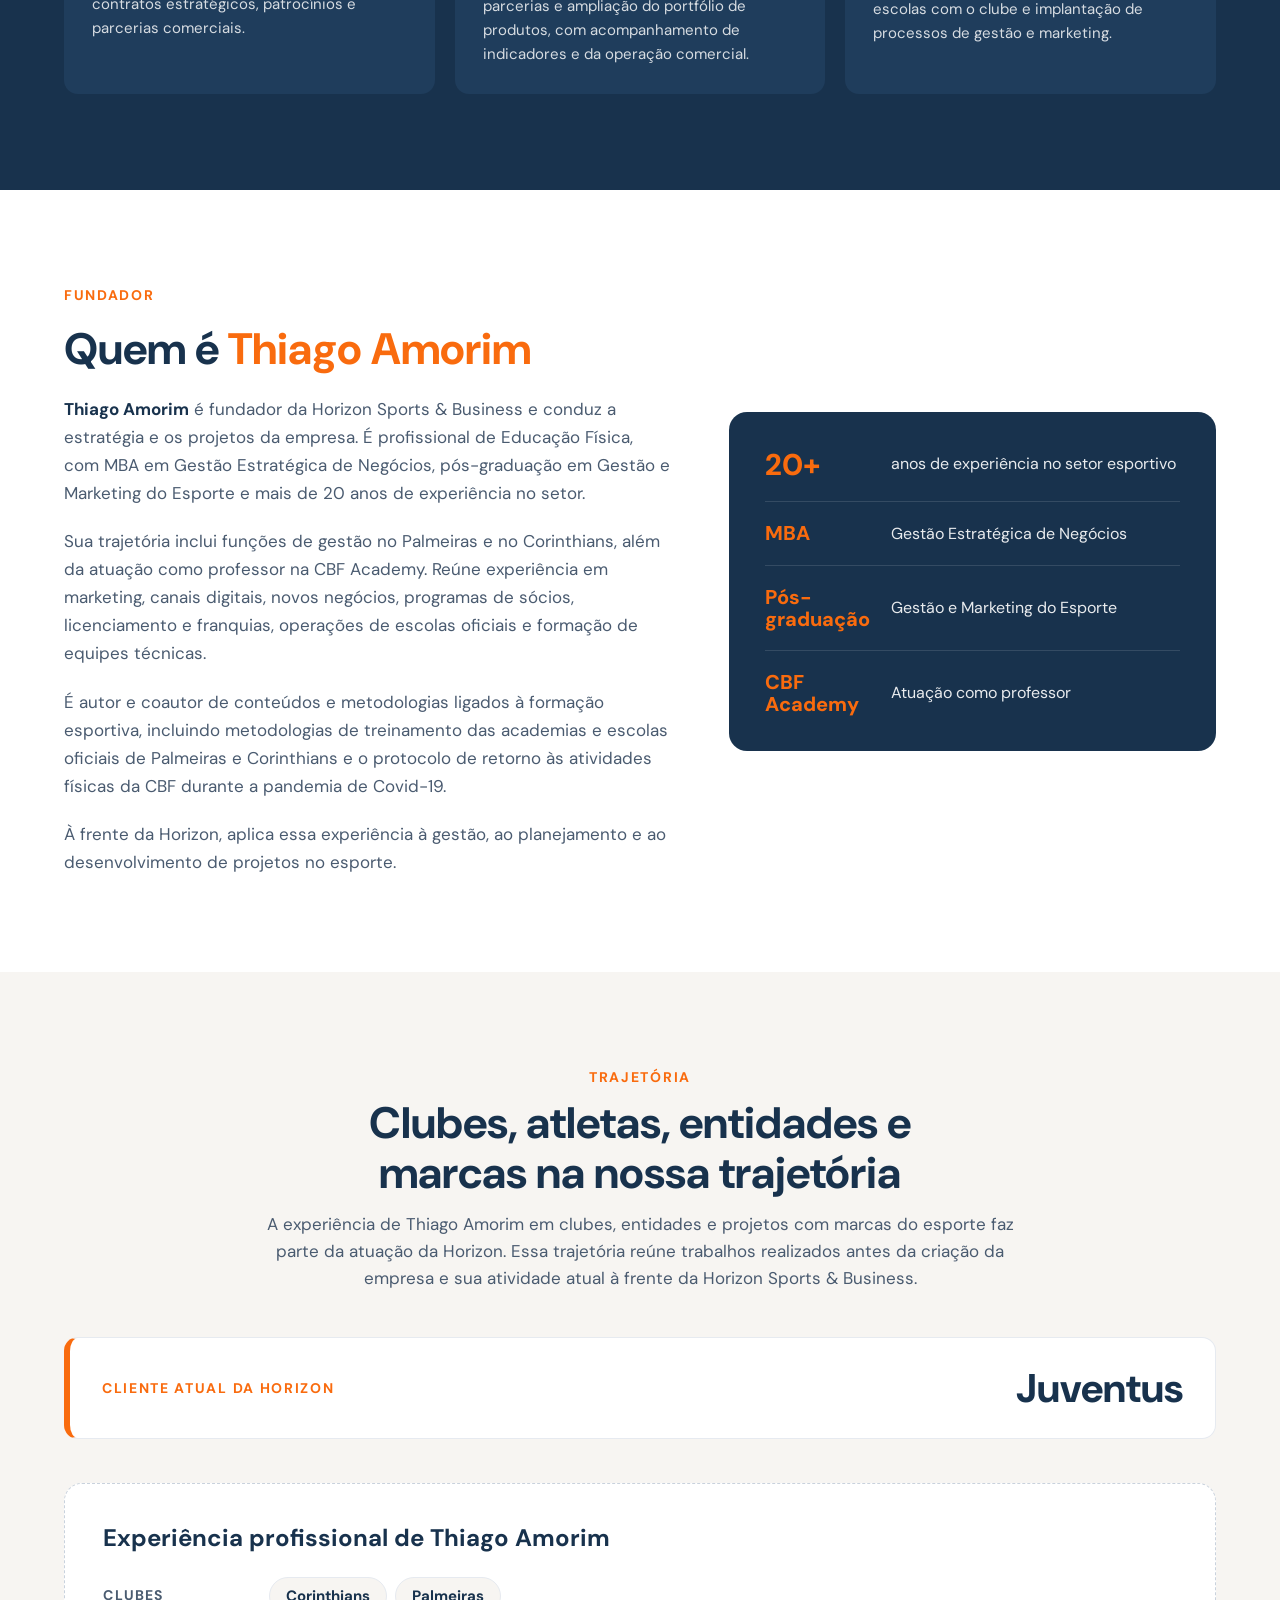
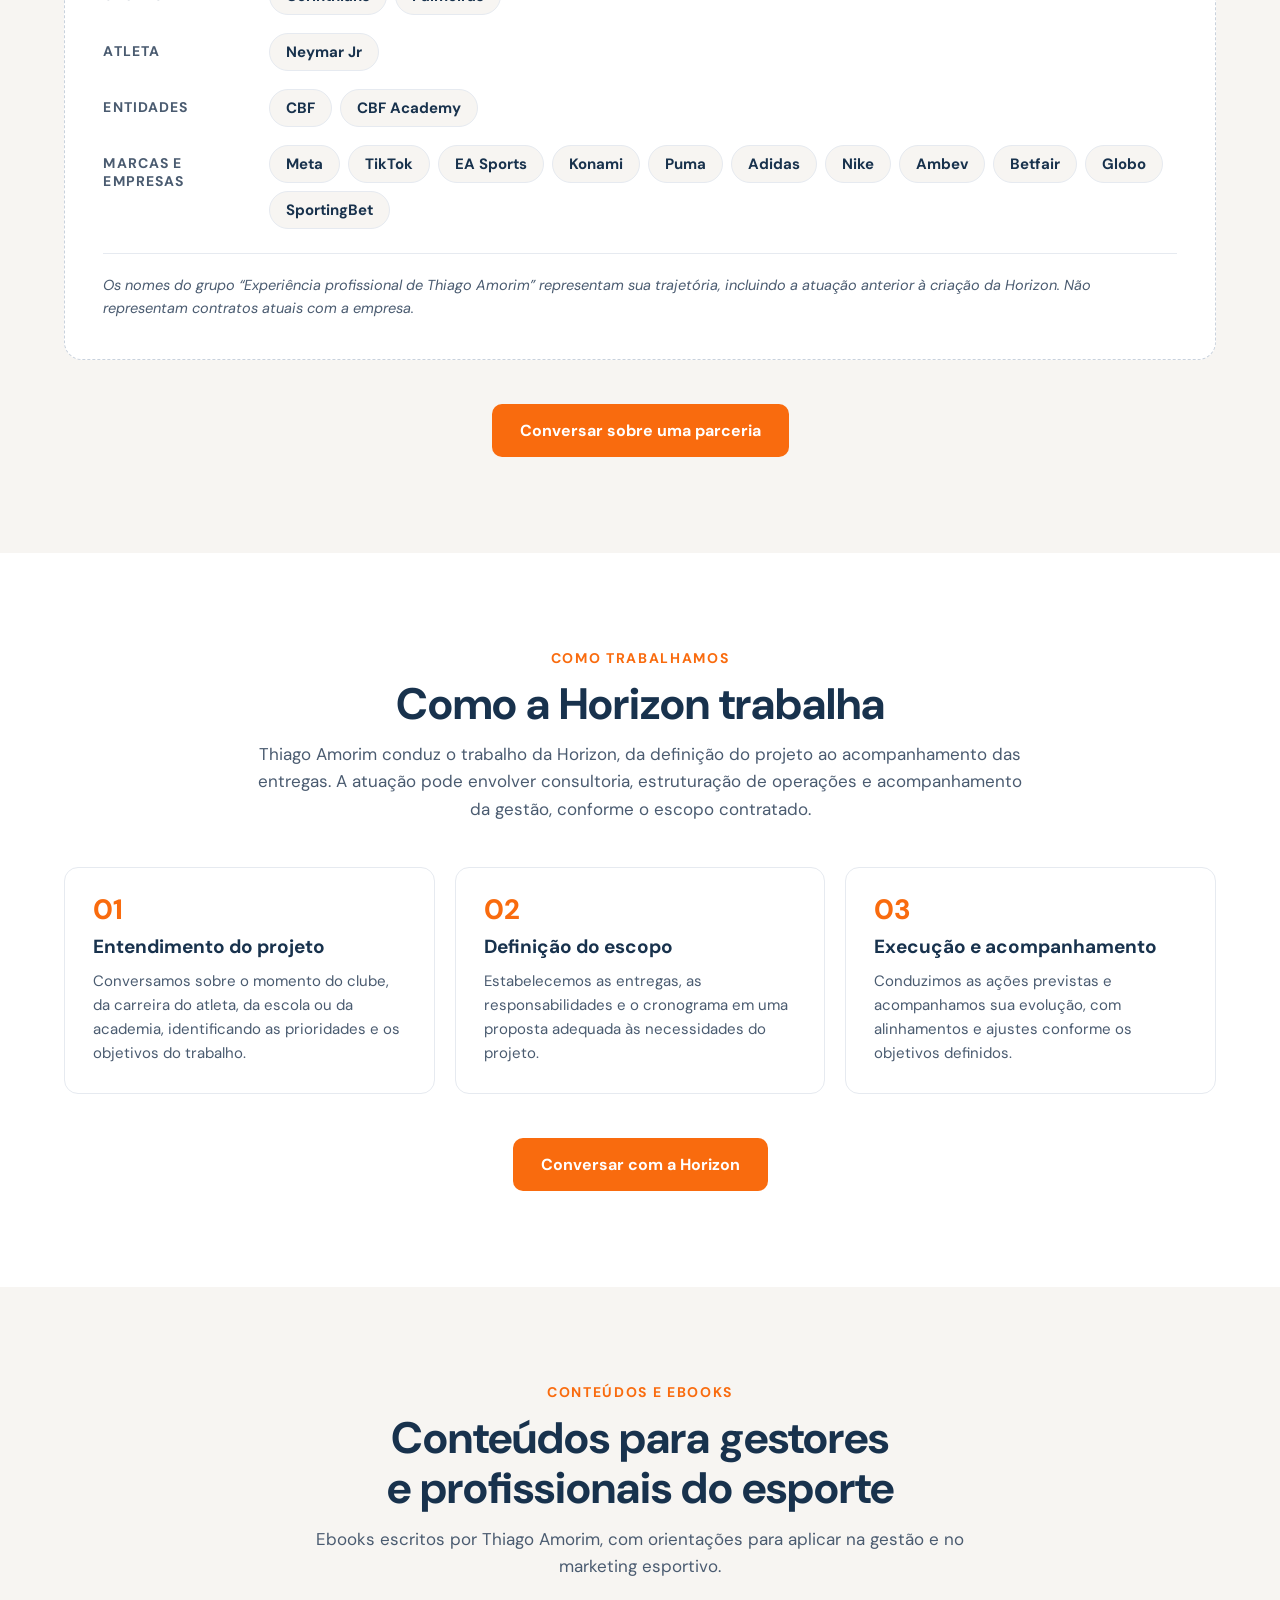
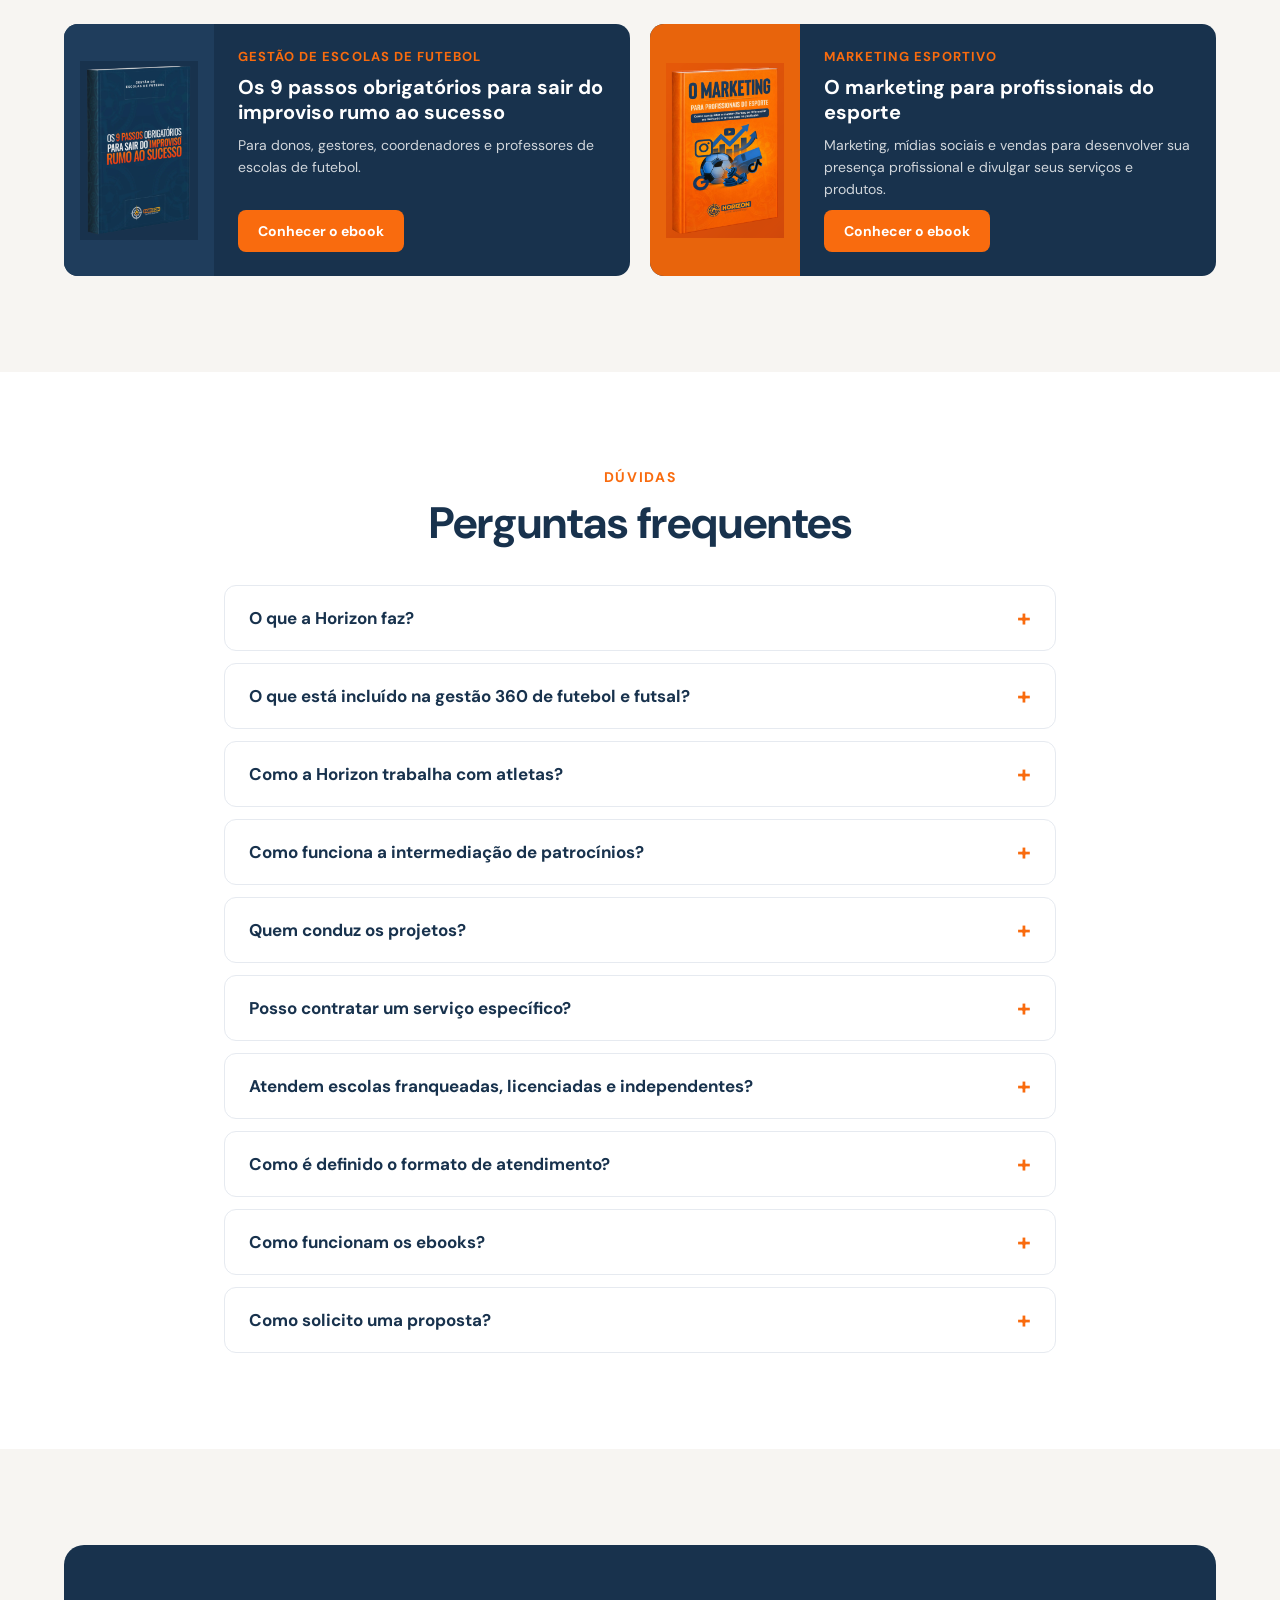
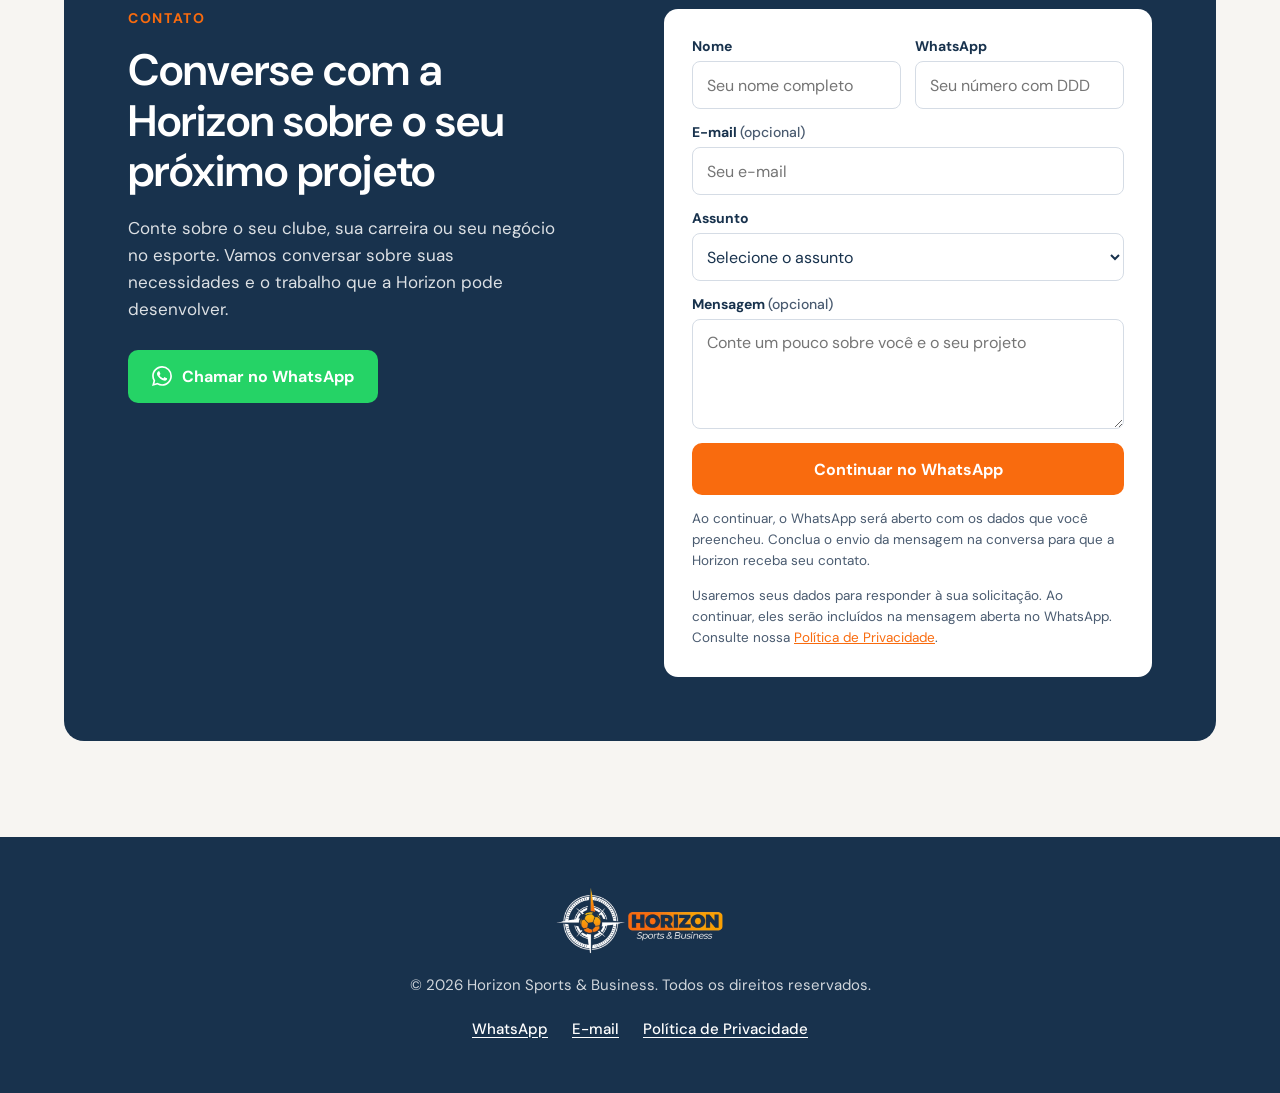
==== commit 0d517084: "Atualiza landing page conforme documento do cliente - Reestrutura as seções: pilares, públicos, serv" ====
--- a/index.html
+++ b/index.html
@@ -3,378 +3,279 @@
 <head>
 <meta charset="utf-8">
 <meta name="viewport" content="width=device-width, initial-scale=1">
-<title>Horizon Sports &amp; Business | Gestão, marketing e negócios no esporte</title>
-<meta name="description" content="A Horizon Sports & Business ajuda escolas de futebol, academias, clubes e profissionais do esporte a saírem do improviso e crescerem como negócio.">
+<title>Horizon Sports &amp; Business | Gestão esportiva para clubes e atletas</title>
+<meta name="description" content="Gestão de clubes, carreiras de atletas, escolas e academias. Planejamento esportivo, marketing, intermediação de patrocínios e negócios com Thiago Amorim.">
 <meta name="theme-color" content="#18324D">
-<meta property="og:title" content="Horizon Sports & Business">
-<meta property="og:description" content="Gestão, marketing e negócios para quem vive o esporte.">
-<meta property="og:image" content="assets/horizon-logo.png">
+<!-- TODO (domínio principal): quando o domínio institucional for definido, acrescentar
+     <link rel="canonical" href="https://SEU-DOMINIO/"> e <meta property="og:url" content="https://SEU-DOMINIO/">
+     e atualizar o endereço absoluto da og:image abaixo. -->
 <meta property="og:type" content="website">
+<meta property="og:locale" content="pt_BR">
+<meta property="og:site_name" content="Horizon Sports &amp; Business">
+<meta property="og:title" content="Horizon Sports &amp; Business | Gestão esportiva para clubes e atletas">
+<meta property="og:description" content="Gestão de clubes, carreiras de atletas, escolas e academias. Planejamento esportivo, marketing, intermediação de patrocínios e negócios com Thiago Amorim.">
+<meta property="og:image" content="https://sitehorizon.vercel.app/assets/og-horizon.jpg">
+<meta property="og:image:width" content="1200">
+<meta property="og:image:height" content="630">
+<meta property="og:image:alt" content="Horizon Sports &amp; Business — gestão esportiva para clubes e atletas">
+<meta name="twitter:card" content="summary_large_image">
+<meta name="twitter:title" content="Horizon Sports &amp; Business | Gestão esportiva para clubes e atletas">
+<meta name="twitter:description" content="Gestão de clubes, carreiras de atletas, escolas e academias. Planejamento esportivo, marketing, intermediação de patrocínios e negócios com Thiago Amorim.">
+<meta name="twitter:image" content="https://sitehorizon.vercel.app/assets/og-horizon.jpg">
 <link rel="icon" href="assets/horizon-logo.png">
 <link rel="preconnect" href="https://fonts.googleapis.com">
 <link rel="preconnect" href="https://fonts.gstatic.com" crossorigin>
 <link href="https://fonts.googleapis.com/css2?family=DM+Sans:ital,wght@0,400;0,500;0,700;0,800;1,700&display=swap" rel="stylesheet">
-<style>
-:root{
-  --navy:#18324D;--navy-2:#1F3D5C;--orange:#F96B0E;--orange-h:#E05E08;
-  --sand:#F7F5F2;--line:#E6EAF0;--muted:#4A5B70;--wa:#25D366;--wa-h:#1EBE5A;
-}
-*{box-sizing:border-box}
-html{scroll-behavior:smooth}
-body{margin:0;font-family:'DM Sans',system-ui,sans-serif;color:var(--navy);background:#fff;-webkit-font-smoothing:antialiased}
-img{max-width:100%;height:auto;display:block}
-a{color:var(--orange);text-decoration:none}
-h1,h2,h3,h4,p{margin:0}
-input,textarea,select,button{font-family:inherit}
-:focus-visible{outline:3px solid var(--orange);outline-offset:2px}
-
-.wrap{max-width:1200px;margin:0 auto;padding:96px 24px}
-.eyebrow{color:var(--orange);font-weight:700;font-size:14px;letter-spacing:.12em;text-transform:uppercase}
-.h2{font-size:clamp(28px,4vw,44px);font-weight:700;line-height:1.15;text-wrap:balance}
-.head{text-align:center;display:flex;flex-direction:column;gap:12px;align-items:center}
-.stack{display:flex;flex-direction:column;gap:40px}
-.dark{background:var(--navy);color:#fff}
-.sand{background:var(--sand)}
-section[id]{scroll-margin-top:80px}
-
-.btn{display:inline-flex;align-items:center;justify-content:center;gap:10px;background:var(--orange);color:#fff;font-weight:700;font-size:16px;padding:16px 28px;border-radius:10px;border:0;cursor:pointer;transition:background .15s,border-color .15s}
-.btn:hover{background:var(--orange-h);color:#fff}
-.btn-sm{font-size:14px;padding:12px 20px;border-radius:8px;white-space:nowrap}
-.btn-ghost{background:transparent;border:1.5px solid rgba(255,255,255,.35)}
-.btn-ghost:hover{background:transparent;border-color:#fff}
-.btn-wa{background:var(--wa)}
-.btn-wa:hover{background:var(--wa-h)}
-
-/* Header */
-.header{position:sticky;top:0;z-index:20;background:var(--navy);border-bottom:1px solid rgba(255,255,255,.08)}
-.header-in{max-width:1200px;margin:0 auto;padding:12px 24px;display:flex;align-items:center;justify-content:space-between;gap:24px}
-.logo img{height:56px;width:auto}
-.nav{display:flex;align-items:center;gap:6px}
-.nav a{color:#fff;font-weight:500;font-size:15px;padding:10px 14px;border-radius:8px}
-.nav a:hover{background:rgba(255,255,255,.08)}
-.nav a.cta{background:var(--orange);font-weight:700;padding:10px 18px;margin-left:6px}
-.nav a.cta:hover{background:var(--orange-h)}
-.menu-btn{display:none;width:44px;height:44px;border:0;border-radius:8px;background:rgba(255,255,255,.08);cursor:pointer;align-items:center;justify-content:center}
-.menu-btn span,.menu-btn span::before,.menu-btn span::after{display:block;width:20px;height:2px;background:#fff;border-radius:2px;position:relative;transition:transform .2s,background .2s}
-.menu-btn span::before,.menu-btn span::after{content:"";position:absolute;left:0}
-.menu-btn span::before{top:-6px}
-.menu-btn span::after{top:6px}
-.header.open .menu-btn span{background:transparent}
-.header.open .menu-btn span::before{transform:translateY(6px) rotate(45deg)}
-.header.open .menu-btn span::after{transform:translateY(-6px) rotate(-45deg)}
-
-/* Hero */
-.hero{display:grid;grid-template-columns:1.05fr 1fr;gap:64px;align-items:center;padding-bottom:104px}
-.hero-copy{display:flex;flex-direction:column;gap:24px}
-.hero h1{font-size:clamp(34px,5vw,56px);line-height:1.08;font-weight:500;letter-spacing:-.01em;text-wrap:balance}
-.hero h1 span{color:var(--orange);font-weight:700}
-.lead{font-size:18px;line-height:1.6;color:rgba(255,255,255,.88);max-width:540px;text-wrap:pretty}
-.lead strong{color:#fff}
-.actions{display:flex;gap:12px;flex-wrap:wrap;margin-top:8px}
-.founder{background:var(--navy-2);border-radius:16px;overflow:hidden}
-.founder img{width:100%;aspect-ratio:16/11;object-fit:cover;object-position:center 20%}
-.founder-body{padding:28px 28px 32px;display:flex;flex-direction:column;gap:12px}
-.founder-top{display:flex;align-items:baseline;justify-content:space-between;gap:12px;flex-wrap:wrap}
-.founder h2{font-size:24px;font-weight:700}
-.founder-top span{color:var(--orange);font-weight:700;font-size:14px}
-.founder p{font-size:16px;line-height:1.6;color:rgba(255,255,255,.85)}
-
-/* Pillars */
-.grid-4{display:grid;grid-template-columns:repeat(4,1fr);gap:20px}
-.pillar{border:1px solid var(--line);border-radius:14px;padding:28px;display:flex;flex-direction:column;gap:10px}
-.pillar .n{color:var(--orange);font-weight:800;font-size:32px;line-height:1}
-.pillar h3{font-size:18px;font-weight:700}
-.pillar p{font-size:15px;line-height:1.6;color:var(--muted)}
-
-/* Audience */
-.grid-aud{display:grid;grid-template-columns:repeat(4,1fr);gap:16px}
-.aud{background:var(--navy-2);border-radius:14px;padding:28px;display:flex;flex-direction:column;gap:10px;border-top:3px solid var(--orange)}
-.aud h3{font-size:19px;font-weight:700}
-.aud p{font-size:15px;line-height:1.6;color:rgba(255,255,255,.82)}
-
-/* Services */
-.panel{border-radius:18px;padding:clamp(24px,4vw,48px)}
-.services{background:#fff;display:grid;grid-template-columns:minmax(0,.8fr) minmax(0,1.6fr);gap:40px;align-items:start}
-.services-intro{display:flex;flex-direction:column;gap:14px}
-.services-intro h3,.products h3{font-size:28px;font-weight:700}
-.services-intro p{font-size:16px;line-height:1.6;color:var(--muted)}
-.services-intro .btn{align-self:flex-start;margin-top:8px;font-size:15px;padding:14px 24px}
-.svc-grid{display:grid;grid-template-columns:repeat(2,1fr);gap:12px}
-.svc{border:1px solid var(--line);border-radius:12px;padding:20px;display:flex;flex-direction:column;gap:6px}
-.svc h4{font-size:16px;font-weight:700}
-.svc p{font-size:14px;line-height:1.55;color:var(--muted)}
-
-.products{display:flex;flex-direction:column;gap:32px}
-.products-intro{display:flex;flex-direction:column;gap:10px}
-.products-intro p{font-size:16px;line-height:1.6;color:rgba(255,255,255,.85);max-width:520px}
-.grid-2{display:grid;grid-template-columns:repeat(2,1fr);gap:20px}
-.ebook{background:var(--navy-2);border-radius:14px;overflow:hidden;display:grid;grid-template-columns:150px minmax(0,1fr)}
-.ebook-cover{display:flex;align-items:center;justify-content:center;padding:16px}
-.ebook-cover img{width:100%;height:auto}
-.ebook-body{padding:24px;display:flex;flex-direction:column;gap:10px}
-.ebook-body .tag{color:var(--orange);font-weight:700;font-size:13px;letter-spacing:.08em;text-transform:uppercase}
-.ebook-body h4{font-size:20px;font-weight:700;line-height:1.25}
-.ebook-body p{font-size:14px;line-height:1.55;color:rgba(255,255,255,.8)}
-.ebook-body .btn{margin-top:auto;align-self:flex-start}
-
-/* About */
-.about{display:grid;grid-template-columns:1fr 1.1fr;gap:56px;align-items:center}
-.about > img{width:100%;aspect-ratio:4/5;object-fit:cover;object-position:center 15%;border-radius:18px}
-.about-copy{display:flex;flex-direction:column;gap:20px}
-.about-copy h2 span{color:var(--orange)}
-.about-copy p{font-size:17px;line-height:1.65;color:var(--muted);text-wrap:pretty}
-.about-copy strong{color:var(--navy)}
-.quote{margin-top:8px!important;padding-left:18px;border-left:3px solid var(--orange);font-size:20px!important;line-height:1.45!important;font-weight:700;font-style:italic;color:var(--navy)!important}
-
-/* Partners */
-.partners{display:flex;flex-direction:column;gap:40px;align-items:center}
-.partners .head{max-width:720px}
-.logos{width:100%;display:grid;grid-template-columns:repeat(auto-fill,minmax(170px,1fr));gap:12px}
-.logos div{height:96px;background:#fff;border:1px solid var(--line);border-radius:12px;display:flex;align-items:center;justify-content:center;padding:12px;text-align:center;font-weight:700;font-size:17px;transition:border-color .15s}
-.logos div:hover{border-color:var(--orange)}
-
-/* FAQ */
-.faq{max-width:880px;margin:0 auto;display:flex;flex-direction:column;gap:36px}
-.faq-list{display:flex;flex-direction:column;gap:12px}
-.faq details{border:1px solid var(--line);border-radius:12px;overflow:hidden}
-.faq summary{list-style:none;display:flex;align-items:center;justify-content:space-between;gap:16px;padding:20px 24px;cursor:pointer;font-size:17px;font-weight:700}
-.faq summary::-webkit-details-marker{display:none}
-.faq summary::after{content:"+";color:var(--orange);font-size:24px;line-height:1;flex-shrink:0}
-.faq details[open] summary::after{content:"–"}
-.faq details p{padding:0 24px 22px;font-size:16px;line-height:1.65;color:var(--muted)}
-
-/* Contact */
-.contact{border-radius:20px;padding:clamp(24px,5vw,64px);display:grid;grid-template-columns:1fr 1fr;gap:48px}
-.contact-copy{display:flex;flex-direction:column;gap:18px}
-.contact-copy h2{font-weight:500;line-height:1.12}
-.contact-copy h2 strong{font-weight:700}
-.contact-copy p{font-size:17px;line-height:1.6;color:rgba(255,255,255,.85);max-width:440px}
-.contact-copy .btn{align-self:flex-start;margin-top:8px;padding:16px 24px}
-.form,.sent{background:#fff;color:var(--navy);border-radius:14px;padding:28px}
-.form{display:grid;grid-template-columns:1fr 1fr;gap:14px}
-.form label{display:flex;flex-direction:column;gap:6px;font-size:14px;font-weight:700}
-.form .full{grid-column:1/-1}
-.form input,.form select,.form textarea{height:48px;border:1px solid #D5DCE5;border-radius:8px;padding:0 14px;font-size:16px;color:var(--navy);background:#fff;width:100%}
-.form textarea{height:auto;padding:12px 14px;resize:vertical}
-.form input:focus,.form select:focus,.form textarea:focus{outline:none;border-color:var(--orange);box-shadow:0 0 0 3px rgba(249,107,14,.18)}
-.form .btn{grid-column:1/-1;height:52px;padding:0}
-.form small{grid-column:1/-1;font-size:13px;color:var(--muted);text-align:center}
-.sent{display:none;flex-direction:column;gap:12px;justify-content:center;align-items:flex-start;padding:40px 28px}
-.sent h3{font-size:24px;font-weight:700}
-.sent p{font-size:16px;line-height:1.6;color:var(--muted)}
-.sent button{margin-top:8px;border:1.5px solid var(--navy);background:transparent;color:var(--navy);font-weight:700;font-size:15px;padding:12px 20px;border-radius:8px;cursor:pointer}
-.contact.is-sent .form{display:none}
-.contact.is-sent .sent{display:flex}
-
-/* Footer */
-.footer-in{max-width:1200px;margin:0 auto;padding:48px 24px 112px;display:flex;flex-direction:column;align-items:center;gap:20px;text-align:center}
-.footer-in img{height:72px;width:auto}
-.footer-in p{font-size:15px;color:rgba(255,255,255,.8)}
-
-/* WhatsApp float */
-.wa-float{position:fixed;right:24px;bottom:24px;z-index:30;display:flex;align-items:center;gap:10px;background:var(--wa);color:#fff;font-weight:700;font-size:15px;padding:0 22px 0 18px;height:56px;border-radius:28px;box-shadow:0 8px 24px rgba(0,0,0,.2)}
-.wa-float:hover{background:var(--wa-h);color:#fff}
-
-/* ---------- Tablet ---------- */
-@media (max-width:1024px){
-  .grid-4,.grid-aud{grid-template-columns:repeat(2,1fr)}
-  .services{grid-template-columns:1fr}
-  .grid-2{grid-template-columns:1fr}
-  .hero,.about,.contact{gap:40px}
-}
-
-/* ---------- Mobile menu breakpoint ---------- */
-@media (max-width:860px){
-  .menu-btn{display:inline-flex}
-  .logo img{height:44px}
-  .nav{position:absolute;top:100%;left:0;right:0;background:var(--navy);flex-direction:column;align-items:stretch;gap:4px;padding:8px 16px 20px;border-bottom:1px solid rgba(255,255,255,.08);box-shadow:0 12px 24px rgba(0,0,0,.2);display:none}
-  .header.open .nav{display:flex}
-  .nav a{padding:14px;font-size:16px}
-  .nav a.cta{margin:8px 0 0;text-align:center}
-  .hero,.about,.contact{grid-template-columns:1fr}
-  .about > img{max-width:480px;aspect-ratio:1/1}
-}
-
-/* ---------- Phone ---------- */
-@media (max-width:600px){
-  .wrap{padding:64px 16px}
-  .header-in{padding:10px 16px}
-  .hero{padding-bottom:72px}
-  .lead{font-size:17px}
-  .actions .btn{flex:1 1 100%}
-  .founder-body{padding:22px}
-  .grid-4,.grid-aud,.svc-grid{grid-template-columns:1fr}
-  .pillar,.aud{padding:22px}
-  .ebook{grid-template-columns:110px minmax(0,1fr)}
-  .ebook-cover{padding:12px}
-  .ebook-body{padding:18px}
-  .ebook-body h4{font-size:17px}
-  .about-copy p{font-size:16px}
-  .quote{font-size:18px!important}
-  .logos{grid-template-columns:repeat(2,1fr)}
-  .logos div{height:76px;font-size:15px}
-  .faq summary{padding:18px;font-size:16px}
-  .faq details p{padding:0 18px 18px;font-size:15px}
-  .form{grid-template-columns:1fr;padding:20px}
-  .contact-copy .btn{align-self:stretch}
-  .wa-float{right:16px;bottom:16px;width:56px;padding:0;justify-content:center}
-  .wa-float .label{display:none}
-  .footer-in{padding-bottom:96px}
-}
-@media (max-width:380px){
-  .ebook{grid-template-columns:1fr}
-  .ebook-cover{max-height:220px}
-  .ebook-cover img{width:auto;max-height:190px}
-}
-@media (prefers-reduced-motion:reduce){html{scroll-behavior:auto}}
-</style>
+<script>document.documentElement.classList.add('js')</script>
+<link rel="stylesheet" href="assets/style.css">
 </head>
 <body>
 
 <header class="header" id="header">
   <div class="header-in">
-    <a href="#top" class="logo" aria-label="Horizon Sports &amp; Business — início"><img src="assets/horizon-logo.png" alt="Horizon Sports &amp; Business" width="135" height="56"></a>
-    <button class="menu-btn" id="menuBtn" aria-label="Abrir menu" aria-expanded="false" aria-controls="nav"><span></span></button>
-    <nav class="nav" id="nav">
-      <a href="#quem-somos">Quem somos</a>
-      <a href="#servicos">Serviços e produtos</a>
-      <a href="#parceiros">Parceiros</a>
-      <a href="#contato" class="cta">Fale conosco</a>
+    <a href="#top" class="logo" aria-label="Horizon Sports &amp; Business — início"><img src="assets/horizon-logo.png" alt="Horizon Sports &amp; Business" width="174" height="72"></a>
+    <button class="menu-btn" id="menuBtn" type="button" aria-label="Abrir menu" aria-expanded="false" aria-controls="nav"><span></span></button>
+    <nav class="nav" id="nav" aria-label="Principal">
+      <a href="#solucoes">Soluções</a>
+      <a href="#experiencia">Experiência</a>
+      <a href="#trajetoria">Trajetória</a>
+      <a href="#conteudos">Conteúdos</a>
+      <a href="#contato" class="cta">Fale com a Horizon</a>
     </nav>
   </div>
 </header>
 
 <main id="top">
-  <section id="quem-somos" class="dark">
+
+  <!-- 2. Abertura -->
+  <section class="dark">
     <div class="wrap hero">
       <div class="hero-copy">
-        <span class="eyebrow">Quem somos</span>
-        <h1>Gestão, marketing e negócios para quem vive o <span>esporte</span></h1>
-        <p class="lead">A Horizon Sports &amp; Business ajuda escolas de futebol, academias, clubes e profissionais do esporte a saírem do improviso e crescerem como negócio, com <strong>processos, marketing, gestão e metodologia</strong>.</p>
+        <h1>Gestão esportiva e negócios para <span>clubes e atletas</span></h1>
+        <p class="lead">A Horizon Sports &amp; Business atua na gestão de clubes, no desenvolvimento de carreiras de atletas e na estruturação de escolas e academias. Nosso trabalho reúne planejamento esportivo, marketing e negócios, com experiência em futebol, futsal e formação de atletas de alto rendimento.</p>
         <div class="actions">
-          <a href="#servicos" class="btn">Conheça nossas soluções</a>
-          <a href="#contato" class="btn btn-ghost">Fale com a gente</a>
+          <a href="#solucoes" class="btn">Conheça nossas soluções</a>
+          <a href="#contato" class="btn btn-ghost">Converse com a Horizon</a>
         </div>
       </div>
       <div class="founder">
-        <img src="assets/thiago-amorim.jpg" alt="Thiago Amorim" width="1090" height="936">
+        <img src="assets/thiago-amorim.jpg" alt="Thiago Amorim, fundador da Horizon Sports &amp; Business" width="1090" height="936">
         <div class="founder-body">
           <div class="founder-top">
-            <h2>Thiago Amorim</h2>
+            <strong>Thiago Amorim</strong>
             <span>Fundador</span>
           </div>
-          <p>Profissional de Educação Física, gestor e especialista em marketing esportivo, com mais de 18 anos de experiência no esporte em grandes clubes, entidades e marcas do setor.</p>
+          <p>Profissional de Educação Física, com MBA em Gestão Estratégica de Negócios, pós-graduação em Gestão e Marketing do Esporte e mais de 20 anos de experiência em clubes, entidades e projetos do setor esportivo.</p>
         </div>
       </div>
     </div>
   </section>
 
-  <section>
-    <div class="wrap grid-4">
-      <div class="pillar"><span class="n">01</span><h3>Gestão</h3><p>Modelo de negócio, processos, indicadores e equipe alinhada.</p></div>
-      <div class="pillar"><span class="n">02</span><h3>Marketing</h3><p>Marca, redes sociais e mídia digital para atrair e reter alunos e clientes.</p></div>
-      <div class="pillar"><span class="n">03</span><h3>Metodologia</h3><p>Estrutura de aulas, treinos e planejamento anual com foco pedagógico.</p></div>
-      <div class="pillar"><span class="n">04</span><h3>Negócios</h3><p>Licenciamento, patrocínios e parcerias estratégicas com clubes e marcas.</p></div>
-    </div>
-  </section>
-
-  <section id="para-quem" class="dark">
-    <div class="wrap stack">
-      <div class="head">
-        <span class="eyebrow">Para quem é</span>
-        <h2 class="h2">Quem a Horizon ajuda</h2>
-      </div>
-      <div class="grid-aud">
-        <div class="aud"><h3>Escolas de futebol</h3><p>Donos, gestores e coordenadores que querem organizar a operação, encher turmas e manter alunos por anos.</p></div>
-        <div class="aud"><h3>Academias e centros esportivos</h3><p>Negócios que precisam de processos, marketing e uma equipe alinhada para crescer de forma sustentável.</p></div>
-        <div class="aud"><h3>Profissionais do esporte</h3><p>Professores, personal trainers, técnicos e atletas que querem construir marca pessoal e atrair clientes.</p></div>
-        <div class="aud"><h3>Clubes e marcas</h3><p>Empresas que buscam licenciamento, ativação de marca, patrocínios e parcerias no mercado esportivo.</p></div>
-      </div>
-    </div>
-  </section>
-
-  <section id="servicos" class="sand">
-    <div class="wrap stack">
-      <div class="head">
-        <span class="eyebrow">Serviços e produtos</span>
-        <h2 class="h2">Soluções para profissionalizar o seu projeto esportivo</h2>
-      </div>
-
-      <div class="panel services">
-        <div class="services-intro">
-          <h3>Serviços</h3>
-          <p>Acompanhamento direto do Thiago e da equipe Horizon para estruturar e fazer crescer o seu negócio no esporte.</p>
-          <a href="#contato" class="btn">Solicitar proposta</a>
-        </div>
-        <div class="svc-grid">
-          <div class="svc"><h4>Consultoria para escolas de futebol</h4><p>Diagnóstico e estruturação de gestão, processos e equipe.</p></div>
-          <div class="svc"><h4>Marketing esportivo</h4><p>Posicionamento, redes sociais e campanhas de captação.</p></div>
-          <div class="svc"><h4>Licenciamento e franquias</h4><p>Escolha e implantação do modelo certo com clubes parceiros.</p></div>
-          <div class="svc"><h4>Patrocínios</h4><p>Captação e ativação de marcas no seu projeto.</p></div>
-          <div class="svc"><h4>Implementação de academias</h4><p>Da metodologia à operação de academias de futebol.</p></div>
-          <div class="svc"><h4>Palestras e mentorias</h4><p>Conteúdo para gestores e profissionais do esporte.</p></div>
-        </div>
-      </div>
-
-      <div class="panel products dark">
-        <div class="products-intro">
-          <h3>Produtos</h3>
-          <p>Ebooks práticos, escritos por Thiago Amorim, para você aplicar no seu dia a dia.</p>
-        </div>
-        <div class="grid-2">
-          <article class="ebook">
-            <div class="ebook-cover" style="background:#18324D"><img src="assets/ebook-gestao.png" alt="Ebook Os 9 passos obrigatórios" width="397" height="600" loading="lazy"></div>
-            <div class="ebook-body">
-              <span class="tag">Gestão de escolas de futebol</span>
-              <h4>Os 9 passos obrigatórios para sair do improviso rumo ao sucesso</h4>
-              <p>Para donos, gestores, coordenadores e professores de escolas de futebol.</p>
-              <a href="https://horizonsports.br" class="btn btn-sm">Conhecer o ebook</a>
-            </div>
-          </article>
-          <article class="ebook">
-            <div class="ebook-cover" style="background:#E8640C"><img src="assets/ebook-marketing.png" alt="Ebook O Marketing para Profissionais do Esporte" width="403" height="600" loading="lazy"></div>
-            <div class="ebook-body">
-              <span class="tag">Marketing esportivo</span>
-              <h4>O marketing para profissionais do esporte</h4>
-              <p>Marketing, mídias sociais e vendas para potencializar a sua carreira e o seu produto.</p>
-              <a href="https://metodoesporte.horizonsports.br" class="btn btn-sm">Conhecer o ebook</a>
-            </div>
-          </article>
-        </div>
-      </div>
-    </div>
-  </section>
-
-  <section id="thiago">
+  <!-- 3. Cinco pilares -->
+  <section id="pilares">
+    <div class="wrap stack">
+      <div class="head">
+        <span class="eyebrow">Atuação</span>
+        <h2 class="h2">Os cinco pilares de atuação</h2>
+      </div>
+      <div class="grid-5">
+        <div class="pillar"><span class="n">01</span><h3>Gestão</h3><p>Estruturamos a gestão de clubes, carreiras de atletas, escolas e academias, com processos, equipes e indicadores para orientar decisões.</p></div>
+        <div class="pillar"><span class="n">02</span><h3>Marketing</h3><p>Trabalhamos a marca e a comunicação de clubes, atletas, escolas e academias para ampliar sua visibilidade e fortalecer o relacionamento com seus públicos.</p></div>
+        <div class="pillar"><span class="n">03</span><h3>Metodologia</h3><p>Organizamos programas de treinamento e ensino, com planejamento e critérios para acompanhar o desempenho esportivo e a formação de atletas e alunos.</p></div>
+        <div class="pillar"><span class="n">04</span><h3>Negócios</h3><p>Intermediamos patrocínios e desenvolvemos oportunidades de licenciamento e parcerias comerciais para clubes, atletas, escolas e academias, ampliando suas fontes de receita.</p></div>
+        <div class="pillar"><span class="n">05</span><h3>Gestão de Futebol e Futsal</h3><p>Atuamos na gestão 360 de departamentos de futebol e futsal, com expertise no planejamento esportivo e na formação e desenvolvimento de atletas de alto rendimento.</p></div>
+      </div>
+    </div>
+  </section>
+
+  <!-- 4. Para quem trabalhamos -->
+  <section id="publicos" class="dark">
+    <div class="wrap stack">
+      <div class="head">
+        <span class="eyebrow">Para quem trabalhamos</span>
+        <h2 class="h2">Quem a Horizon atende</h2>
+      </div>
+      <div class="grid-5">
+        <div class="aud"><h3>Clubes</h3><p>Gestão de departamentos, planejamento esportivo, formação de atletas e desenvolvimento comercial, conforme as necessidades de cada clube.</p></div>
+        <div class="aud"><h3>Carreiras de atletas</h3><p>Planejamento esportivo e de carreira, posicionamento de marca e comunicação para apoiar o desenvolvimento do atleta e suas oportunidades comerciais.</p></div>
+        <div class="aud"><h3>Escolas esportivas</h3><p>Gestão da operação, metodologia de ensino e organização do relacionamento com alunos e famílias.</p></div>
+        <div class="aud"><h3>Academias e centros esportivos</h3><p>Estruturação de processos, gestão de equipes e marketing para organizar a operação e desenvolver o negócio.</p></div>
+        <div class="aud"><h3>Marcas e demais profissionais do esporte</h3><p>Patrocínios, ativações e parcerias comerciais para marcas, além de projetos de comunicação e posicionamento para profissionais do setor.</p></div>
+      </div>
+    </div>
+  </section>
+
+  <!-- 5. Soluções -->
+  <section id="solucoes" class="sand">
+    <div class="wrap stack">
+      <div class="head">
+        <span class="eyebrow">Soluções</span>
+        <h2 class="h2">Serviços para a gestão e o desenvolvimento no esporte</h2>
+        <p class="sub">Thiago Amorim conduz os projetos da Horizon, com escopo definido para cada contratação. A atuação pode envolver consultoria, estruturação de operações e acompanhamento da gestão.</p>
+      </div>
+      <div class="svc-grid">
+        <article class="svc feat"><h3>Gestão de clubes e departamentos de futebol e futsal</h3><p>Organização do departamento, planejamento esportivo e estruturação de processos para integrar a gestão e o trabalho das equipes técnicas.</p></article>
+        <article class="svc"><h3>Desenvolvimento de carreiras de atletas</h3><p>Planejamento da trajetória esportiva, posicionamento de marca e comunicação, com ações definidas conforme o momento e os objetivos do atleta.</p></article>
+        <article class="svc"><h3>Consultoria para escolas e academias</h3><p>Diagnóstico e estruturação da operação, com processos, responsabilidades e indicadores para orientar a gestão.</p></article>
+        <article class="svc"><h3>Marketing esportivo</h3><p>Posicionamento de marca, comunicação, redes sociais e campanhas adequadas aos públicos e aos objetivos de cada projeto.</p></article>
+        <article class="svc"><h3>Intermediação de patrocínios e parcerias comerciais</h3><p>Prospecção de oportunidades e intermediação entre propriedades esportivas e marcas, com negociação de propostas e definição das entregas previstas em cada acordo.</p></article>
+        <article class="svc"><h3>Licenciamento e franquias</h3><p>Análise e estruturação de modelos de licenciamento e franquias, com definição de padrões, processos e responsabilidades da operação.</p></article>
+        <article class="svc"><h3>Implementação de academias de futebol</h3><p>Estruturação da metodologia, dos processos e da operação para implantação de academias de futebol.</p></article>
+        <article class="svc"><h3>Palestras e mentorias</h3><p>Conteúdo e orientação sobre gestão, marketing e negócios para dirigentes, atletas, gestores e profissionais do esporte.</p></article>
+      </div>
+      <div class="cta-row"><a href="#contato" class="btn">Solicitar proposta</a></div>
+    </div>
+  </section>
+
+  <!-- 6. Gestão 360 -->
+  <section id="gestao-360">
+    <div class="wrap stack">
+      <div class="head">
+        <span class="eyebrow">Gestão 360 na prática</span>
+        <h2 class="h2">Gestão 360 de departamentos de futebol e futsal</h2>
+        <p class="sub">Atuamos na organização de departamentos de futebol e futsal, com planejamento esportivo, gestão de equipes e metodologia para a formação e o desenvolvimento de atletas de alto rendimento. O escopo é definido conforme a estrutura e os objetivos de cada clube.</p>
+      </div>
+      <div class="grid-3">
+        <article class="card"><h3>Organização do departamento</h3><p>Definição de processos, rotinas e responsabilidades para integrar a gestão do clube e o trabalho das equipes técnicas.</p></article>
+        <article class="card"><h3>Planejamento esportivo</h3><p>Organização da temporada, dos calendários de treinamento e competição e dos objetivos de desenvolvimento por categoria.</p></article>
+        <article class="card"><h3>Formação e desenvolvimento de atletas</h3><p>Estruturação de metodologias e critérios de acompanhamento da evolução dos atletas, respeitando as etapas de formação e as exigências do alto rendimento.</p></article>
+      </div>
+      <div class="cta-row"><a href="#contato" class="btn">Conversar sobre a gestão do clube</a></div>
+    </div>
+  </section>
+
+  <!-- 7. Experiência aplicada -->
+  <section id="experiencia" class="dark">
+    <div class="wrap stack">
+      <div class="head">
+        <span class="eyebrow">Experiência aplicada aos projetos</span>
+        <h2 class="h2">Experiência de quem conduz a Horizon</h2>
+        <p class="sub">A atuação de Thiago Amorim em clubes e entidades esportivas é a base do trabalho desenvolvido pela Horizon. Os exemplos abaixo fazem parte de sua trajetória profissional anterior à criação da empresa.</p>
+      </div>
+      <div class="grid-3">
+        <article class="xp">
+          <span class="club">Palmeiras</span>
+          <h3>Marketing e novos negócios</h3>
+          <p class="role">Gerente de Marketing, Canais Digitais e Novos Negócios</p>
+          <span class="period">2023 a 2025</span>
+          <p>Liderança das áreas de marketing e canais digitais, estruturação e lançamento do Palmeiras Pay e condução da comunicação do Sócio Avanti. Atuação na negociação de contratos estratégicos, patrocínios e parcerias comerciais.</p>
+        </article>
+        <article class="xp">
+          <span class="club">Palmeiras</span>
+          <h3>Licenciamento, varejo e franquias</h3>
+          <p class="role">Gerente de Licenciamento, Varejo e Franquias</p>
+          <span class="period">2022</span>
+          <p>Gestão das operações de licenciamento de marca, e-commerce e franquias de lojas e escolas oficiais. Desenvolvimento de parcerias e ampliação do portfólio de produtos, com acompanhamento de indicadores e da operação comercial.</p>
+        </article>
+        <article class="xp">
+          <span class="club">Corinthians</span>
+          <h3>Metodologia e formação esportiva</h3>
+          <p class="role">Gerente Técnico das Escolas Oficiais</p>
+          <span class="period">2013 a 2017</span>
+          <p>Gestão do programa técnico e pedagógico, desenvolvimento e padronização de metodologias de formação e capacitação de equipes técnicas. Integração da rede de escolas com o clube e implantação de processos de gestão e marketing.</p>
+        </article>
+      </div>
+    </div>
+  </section>
+
+  <!-- 8. Fundador -->
+  <section id="fundador">
     <div class="wrap about">
-      <img src="assets/thiago-amorim.jpg" alt="Thiago Amorim" width="1090" height="936" loading="lazy">
       <div class="about-copy">
         <span class="eyebrow">Fundador</span>
         <h2 class="h2">Quem é <span>Thiago Amorim</span></h2>
-        <p><strong>Thiago Amorim</strong> é profissional de Educação Física, gestor e especialista em marketing esportivo, com mais de 18 anos de experiência no esporte, dedicado à atuação em áreas estratégicas de grandes clubes e entidades do setor.</p>
-        <p>Sua trajetória abrange diversas frentes, como marketing, programas de sócio-torcedor, licenciamento de produtos, varejo, ativação de marcas, gestão de redes sociais e mídia digital, desenvolvimento comercial, captação de patrocínios, formação de parcerias estratégicas, futebol de base e implementação de academias de futebol.</p>
-        <p>Atuou em projetos com <strong>Corinthians, Palmeiras, CBF, CBF Academy e Neymar Jr</strong>, além de iniciativas de metodologia oficial em escolas licenciadas e projetos estratégicos com empresas como <strong>Meta, TikTok, EA Sports, Konami, Puma, Adidas, Ambev, Nike</strong> e outras líderes do mercado esportivo.</p>
-        <p class="quote">"Tudo que está aqui veio da prática com escolas reais, projetos reais e desafios reais."</p>
-      </div>
-    </div>
-  </section>
-
-  <section id="parceiros" class="sand">
-    <div class="wrap partners">
-      <div class="head">
-        <span class="eyebrow">Parceiros de negócios</span>
-        <h2 class="h2">Clubes, entidades e marcas com quem já trabalhamos</h2>
-      </div>
-      <div class="logos">
-        <div>Corinthians</div><div>Palmeiras</div><div>CBF</div><div>CBF Academy</div>
-        <div>Neymar Jr</div><div>Meta</div><div>TikTok</div><div>EA Sports</div>
-        <div>Konami</div><div>Puma</div><div>Adidas</div><div>Nike</div>
-        <div>Ambev</div><div>Betfair</div><div>Globo</div><div>SportingBet</div>
-      </div>
-      <a href="#contato" class="btn">Quero ser parceiro</a>
-    </div>
-  </section>
-
+        <p><strong>Thiago Amorim</strong> é fundador da Horizon Sports &amp; Business e conduz a estratégia e os projetos da empresa. É profissional de Educação Física, com MBA em Gestão Estratégica de Negócios, pós-graduação em Gestão e Marketing do Esporte e mais de 20 anos de experiência no setor.</p>
+        <p>Sua trajetória inclui funções de gestão no Palmeiras e no Corinthians, além da atuação como professor na CBF Academy. Reúne experiência em marketing, canais digitais, novos negócios, programas de sócios, licenciamento e franquias, operações de escolas oficiais e formação de equipes técnicas.</p>
+        <p>É autor e coautor de conteúdos e metodologias ligados à formação esportiva, incluindo metodologias de treinamento das academias e escolas oficiais de Palmeiras e Corinthians e o protocolo de retorno às atividades físicas da CBF durante a pandemia de Covid-19.</p>
+        <p>À frente da Horizon, aplica essa experiência à gestão, ao planejamento e ao desenvolvimento de projetos no esporte.</p>
+      </div>
+      <div class="facts">
+        <div class="fact"><b>20+</b><span>anos de experiência no setor esportivo</span></div>
+        <div class="fact"><b class="sm">MBA</b><span>Gestão Estratégica de Negócios</span></div>
+        <div class="fact"><b class="sm">Pós-graduação</b><span>Gestão e Marketing do Esporte</span></div>
+        <div class="fact"><b class="sm">CBF Academy</b><span>Atuação como professor</span></div>
+      </div>
+    </div>
+  </section>
+
+  <!-- 9. Cliente atual e trajetória -->
+  <section id="trajetoria" class="sand">
+    <div class="wrap stack">
+      <div class="head">
+        <span class="eyebrow">Trajetória</span>
+        <h2 class="h2">Clubes, atletas, entidades e marcas na nossa trajetória</h2>
+        <p class="sub">A experiência de Thiago Amorim em clubes, entidades e projetos com marcas do esporte faz parte da atuação da Horizon. Essa trajetória reúne trabalhos realizados antes da criação da empresa e sua atividade atual à frente da Horizon Sports &amp; Business.</p>
+      </div>
+
+      <div class="client">
+        <span class="label">Cliente atual da Horizon</span>
+        <span class="name">Juventus</span>
+      </div>
+
+      <div class="career">
+        <h3>Experiência profissional de Thiago Amorim</h3>
+        <dl>
+          <div class="career-row"><dt>Clubes</dt><dd><ul class="chips"><li>Corinthians</li><li>Palmeiras</li></ul></dd></div>
+          <div class="career-row"><dt>Atleta</dt><dd><ul class="chips"><li>Neymar Jr</li></ul></dd></div>
+          <div class="career-row"><dt>Entidades</dt><dd><ul class="chips"><li>CBF</li><li>CBF Academy</li></ul></dd></div>
+          <div class="career-row"><dt>Marcas e empresas</dt><dd><ul class="chips"><li>Meta</li><li>TikTok</li><li>EA Sports</li><li>Konami</li><li>Puma</li><li>Adidas</li><li>Nike</li><li>Ambev</li><li>Betfair</li><li>Globo</li><li>SportingBet</li></ul></dd></div>
+        </dl>
+        <p class="note">Os nomes do grupo &ldquo;Experiência profissional de Thiago Amorim&rdquo; representam sua trajetória, incluindo a atuação anterior à criação da Horizon. Não representam contratos atuais com a empresa.</p>
+      </div>
+
+      <div class="cta-row"><a href="#contato" class="btn">Conversar sobre uma parceria</a></div>
+    </div>
+  </section>
+
+  <!-- 10. Como trabalhamos -->
+  <section id="como-trabalhamos">
+    <div class="wrap stack">
+      <div class="head">
+        <span class="eyebrow">Como trabalhamos</span>
+        <h2 class="h2">Como a Horizon trabalha</h2>
+        <p class="sub">Thiago Amorim conduz o trabalho da Horizon, da definição do projeto ao acompanhamento das entregas. A atuação pode envolver consultoria, estruturação de operações e acompanhamento da gestão, conforme o escopo contratado.</p>
+      </div>
+      <div class="grid-3">
+        <article class="step"><span class="n">01</span><h3>Entendimento do projeto</h3><p>Conversamos sobre o momento do clube, da carreira do atleta, da escola ou da academia, identificando as prioridades e os objetivos do trabalho.</p></article>
+        <article class="step"><span class="n">02</span><h3>Definição do escopo</h3><p>Estabelecemos as entregas, as responsabilidades e o cronograma em uma proposta adequada às necessidades do projeto.</p></article>
+        <article class="step"><span class="n">03</span><h3>Execução e acompanhamento</h3><p>Conduzimos as ações previstas e acompanhamos sua evolução, com alinhamentos e ajustes conforme os objetivos definidos.</p></article>
+      </div>
+      <div class="cta-row"><a href="#contato" class="btn">Conversar com a Horizon</a></div>
+    </div>
+  </section>
+
+  <!-- 11. Conteúdos e ebooks -->
+  <section id="conteudos" class="sand">
+    <div class="wrap stack">
+      <div class="head">
+        <span class="eyebrow">Conteúdos e ebooks</span>
+        <h2 class="h2">Conteúdos para gestores e profissionais do esporte</h2>
+        <p class="sub">Ebooks escritos por Thiago Amorim, com orientações para aplicar na gestão e no marketing esportivo.</p>
+      </div>
+      <div class="grid-2">
+        <article class="ebook">
+          <div class="ebook-cover" style="background:#1F3D5C"><img src="assets/ebook-gestao.png" alt="Capa do ebook Os 9 passos obrigatórios para sair do improviso rumo ao sucesso" width="397" height="600" loading="lazy"></div>
+          <div class="ebook-body">
+            <span class="tag">Gestão de escolas de futebol</span>
+            <h3>Os 9 passos obrigatórios para sair do improviso rumo ao sucesso</h3>
+            <p>Para donos, gestores, coordenadores e professores de escolas de futebol.</p>
+            <a href="https://horizonsports.com.br" class="btn btn-sm">Conhecer o ebook</a>
+          </div>
+        </article>
+        <article class="ebook">
+          <div class="ebook-cover" style="background:#E8640C"><img src="assets/ebook-marketing.png" alt="Capa do ebook O marketing para profissionais do esporte" width="403" height="600" loading="lazy"></div>
+          <div class="ebook-body">
+            <span class="tag">Marketing esportivo</span>
+            <h3>O marketing para profissionais do esporte</h3>
+            <p>Marketing, mídias sociais e vendas para desenvolver sua presença profissional e divulgar seus serviços e produtos.</p>
+            <a href="https://metodoesporte.horizonsports.com.br" class="btn btn-sm">Conhecer o ebook</a>
+          </div>
+        </article>
+      </div>
+    </div>
+  </section>
+
+  <!-- 12. FAQ -->
   <section id="faq">
     <div class="wrap faq">
       <div class="head">
@@ -382,84 +283,101 @@
         <h2 class="h2">Perguntas frequentes</h2>
       </div>
       <div class="faq-list">
-        <details name="faq"><summary>O que a Horizon faz?</summary><p>A Horizon Sports &amp; Business oferece consultoria, conteúdo e parcerias para profissionalizar a gestão e o marketing de escolas de futebol, academias, clubes e profissionais do esporte.</p></details>
-        <details name="faq"><summary>Atendem escolas franqueadas, licenciadas e independentes?</summary><p>Sim. Ajudamos a escolher o modelo certo e a estruturar a operação em qualquer um dos formatos.</p></details>
-        <details name="faq"><summary>Preciso ter experiência em gestão para contratar?</summary><p>Não. O trabalho começa com um diagnóstico do seu momento e avança em etapas práticas.</p></details>
-        <details name="faq"><summary>O atendimento é presencial ou online?</summary><p>Os dois formatos são possíveis. Definimos juntos o que faz mais sentido para o seu projeto.</p></details>
-        <details name="faq"><summary>Como funcionam os ebooks?</summary><p>São materiais digitais em PDF com acesso imediato após a confirmação do pagamento.</p></details>
-        <details name="faq"><summary>Como solicito uma proposta?</summary><p>Preencha o formulário abaixo ou chame no WhatsApp. Respondemos em até 1 dia útil.</p></details>
-      </div>
-    </div>
-  </section>
-
+        <details name="faq"><summary>O que a Horizon faz?</summary><p>A Horizon Sports &amp; Business atua na gestão de clubes, no desenvolvimento de carreiras de atletas e na estruturação de escolas e academias. Os serviços incluem planejamento esportivo, metodologia, marketing, intermediação de patrocínios, licenciamento e parcerias comerciais.</p></details>
+        <details name="faq"><summary>O que está incluído na gestão 360 de futebol e futsal?</summary><p>O trabalho pode incluir organização do departamento, planejamento da temporada e estruturação de metodologias para formação e desenvolvimento de atletas. As responsabilidades e as entregas são definidas conforme a estrutura do clube e o escopo contratado.</p></details>
+        <details name="faq"><summary>Como a Horizon trabalha com atletas?</summary><p>O trabalho reúne planejamento esportivo e de carreira, posicionamento de marca e comunicação. As ações são definidas conforme a etapa da carreira, os objetivos e as necessidades do atleta.</p></details>
+        <details name="faq"><summary>Como funciona a intermediação de patrocínios?</summary><p>Identificamos oportunidades, aproximamos propriedades esportivas e marcas e conduzimos a negociação das propostas. O escopo pode incluir a definição das entregas e o acompanhamento da relação comercial, conforme a contratação. A prospecção não representa garantia de fechamento de patrocínio.</p></details>
+        <details name="faq"><summary>Quem conduz os projetos?</summary><p>Thiago Amorim conduz a definição do projeto e o acompanhamento das entregas. As responsabilidades de cada participante são estabelecidas no escopo contratado.</p></details>
+        <details name="faq"><summary>Posso contratar um serviço específico?</summary><p>A proposta é construída conforme a necessidade do projeto. Pode contemplar uma frente específica ou combinar serviços de gestão, metodologia, marketing e negócios.</p></details>
+        <details name="faq"><summary>Atendem escolas franqueadas, licenciadas e independentes?</summary><p>Sim. O trabalho considera o modelo de operação e as responsabilidades de cada formato, com ações adequadas à estrutura da escola.</p></details>
+        <details name="faq"><summary>Como é definido o formato de atendimento?</summary><p>O formato, o cronograma e a necessidade de atividades presenciais são definidos na proposta, de acordo com as características do projeto.</p></details>
+        <details name="faq"><summary>Como funcionam os ebooks?</summary><p>São materiais digitais em PDF. As condições de compra e acesso estão disponíveis na página de cada produto.</p></details>
+        <details name="faq"><summary>Como solicito uma proposta?</summary><p>Chame a Horizon no WhatsApp ou preencha o formulário de contato. No formulário, o botão abre o WhatsApp com os dados preenchidos; você conclui o envio da mensagem na conversa.</p></details>
+      </div>
+    </div>
+  </section>
+
+  <!-- 13. Contato -->
   <section id="contato" class="sand">
     <div class="wrap">
-      <div class="contact dark" id="contactBox">
+      <div class="contact dark">
         <div class="contact-copy">
           <span class="eyebrow">Contato</span>
-          <h2 class="h2">Vamos tirar o seu projeto do <strong>improviso?</strong></h2>
-          <p>Conte um pouco sobre você e o seu negócio. Respondemos em até 1 dia útil.</p>
-          <a href="#" target="_blank" rel="noopener" class="btn btn-wa js-wa">
+          <h2 class="h2">Converse com a Horizon sobre o seu próximo projeto</h2>
+          <p>Conte sobre o seu clube, sua carreira ou seu negócio no esporte. Vamos conversar sobre suas necessidades e o trabalho que a Horizon pode desenvolver.</p>
+          <a href="https://wa.me/5511985229900?text=Ol%C3%A1!%20Vim%20pelo%20site%20da%20Horizon%20e%20gostaria%20de%20mais%20informa%C3%A7%C3%B5es." target="_blank" rel="noopener" class="btn btn-wa">
             <svg viewBox="0 0 24 24" width="20" height="20" fill="#fff" aria-hidden="true"><use href="#wa-icon"/></svg>
             Chamar no WhatsApp
           </a>
         </div>
 
-        <form class="form" id="contactForm">
-          <label>Nome<input required name="nome" autocomplete="name" placeholder="Seu nome completo"></label>
-          <label>WhatsApp<input required name="tel" type="tel" autocomplete="tel" inputmode="tel" placeholder="(11) 90000-0000"></label>
-          <label class="full">E-mail<input required name="email" type="email" autocomplete="email" placeholder="seuemail@exemplo.com"></label>
-          <label class="full">Assunto
-            <select name="assunto">
-              <option>Consultoria para escola de futebol</option>
-              <option>Marketing esportivo</option>
-              <option>Ebooks</option>
-              <option>Parcerias de negócios</option>
-              <option>Outro assunto</option>
-            </select>
-          </label>
-          <label class="full">Mensagem<textarea name="msg" rows="4" placeholder="Conte um pouco sobre você e o seu projeto"></textarea></label>
-          <button type="submit" class="btn">Enviar mensagem</button>
-          <small>Ao enviar, abriremos o WhatsApp com a sua mensagem preenchida.</small>
-        </form>
-        <div class="sent" role="status">
-          <h3>Mensagem enviada</h3>
-          <p>Obrigado pelo contato. Em breve a equipe Horizon retorna para você.</p>
-          <button type="button" id="resetForm">Enviar outra mensagem</button>
+        <div class="form-card">
+          <noscript>
+            <div class="nojs">
+              <p><strong>O formulário precisa de JavaScript.</strong> Para falar com a Horizon agora, use o contato direto:</p>
+              <p><a href="https://wa.me/5511985229900" target="_blank" rel="noopener">Abrir conversa no WhatsApp</a> ou escreva para <a href="mailto:thiago@horizonsports.com.br">thiago@horizonsports.com.br</a>.</p>
+            </div>
+          </noscript>
+
+          <!-- Sem inputs com "name": se o script falhar, o envio apenas abre a conversa, sem dados na URL. -->
+          <form class="form js-only" id="contactForm" action="https://wa.me/5511985229900" method="get" target="_blank">
+            <label>Nome<input id="f-nome" required autocomplete="name" placeholder="Seu nome completo"></label>
+            <label>WhatsApp<input id="f-tel" required type="tel" autocomplete="tel" inputmode="tel" placeholder="Seu número com DDD"></label>
+            <label class="full"><span>E-mail <i>(opcional)</i></span><input id="f-email" type="email" autocomplete="email" placeholder="Seu e-mail"></label>
+            <label class="full">Assunto
+              <select id="f-assunto" required>
+                <option value="" selected disabled>Selecione o assunto</option>
+                <option>Gestão de clubes e departamentos de futebol e futsal</option>
+                <option>Desenvolvimento de carreiras de atletas</option>
+                <option>Gestão de escolas esportivas</option>
+                <option>Gestão de academias e centros esportivos</option>
+                <option>Marketing esportivo</option>
+                <option>Intermediação de patrocínios e parcerias comerciais</option>
+                <option>Licenciamento e franquias</option>
+                <option>Palestras e mentorias</option>
+                <option>Ebooks</option>
+                <option>Outro assunto</option>
+              </select>
+            </label>
+            <label class="full"><span>Mensagem <i>(opcional)</i></span><textarea id="f-msg" rows="4" placeholder="Conte um pouco sobre você e o seu projeto"></textarea></label>
+            <button type="submit" class="btn">Continuar no WhatsApp</button>
+            <p class="hint">Ao continuar, o WhatsApp será aberto com os dados que você preencheu. Conclua o envio da mensagem na conversa para que a Horizon receba seu contato.</p>
+            <p class="hint">Usaremos seus dados para responder à sua solicitação. Ao continuar, eles serão incluídos na mensagem aberta no WhatsApp. Consulte nossa <a href="politica-privacidade.html">Política de Privacidade</a>.</p>
+          </form>
+
+          <div class="form-status" id="formStatus" role="status" aria-live="polite">
+            Conclua o envio da mensagem no WhatsApp. Se a conversa não abriu, use o link abaixo para continuar.<br>
+            <a id="altLink" href="https://wa.me/5511985229900" target="_blank" rel="noopener">Abrir conversa no WhatsApp</a>
+          </div>
         </div>
       </div>
     </div>
   </section>
 </main>
 
-<footer class="dark">
+<!-- 14. Rodapé -->
+<footer class="dark" id="footer">
   <div class="footer-in">
-    <img src="assets/horizon-logo.png" alt="Horizon Sports &amp; Business" width="173" height="72" loading="lazy">
-    <p>© <span id="year">2026</span> Horizon Sports &amp; Business. Todos os direitos reservados.</p>
+    <img src="assets/horizon-logo.png" alt="Horizon Sports &amp; Business" width="174" height="72" loading="lazy">
+    <p>© 2026 Horizon Sports &amp; Business. Todos os direitos reservados.</p>
+    <nav class="footer-links" aria-label="Rodapé">
+      <a href="https://wa.me/5511985229900" target="_blank" rel="noopener">WhatsApp</a>
+      <a href="mailto:thiago@horizonsports.com.br">E-mail</a>
+      <a href="politica-privacidade.html">Política de Privacidade</a>
+    </nav>
   </div>
 </footer>
 
-<a href="#" target="_blank" rel="noopener" class="wa-float js-wa" aria-label="Falar no WhatsApp">
+<a href="https://wa.me/5511985229900?text=Ol%C3%A1!%20Vim%20pelo%20site%20da%20Horizon%20e%20gostaria%20de%20mais%20informa%C3%A7%C3%B5es." target="_blank" rel="noopener" class="wa-float" id="waFloat" aria-label="Falar no WhatsApp">
   <svg viewBox="0 0 24 24" width="26" height="26" fill="#fff" aria-hidden="true"><use href="#wa-icon"/></svg><span class="label">WhatsApp</span>
 </a>
 
-<svg width="0" height="0" style="position:absolute" aria-hidden="true">
+<svg width="0" height="0" style="position:absolute" aria-hidden="true" focusable="false">
   <symbol id="wa-icon" viewBox="0 0 24 24"><path d="M17.472 14.382c-.297-.149-1.758-.867-2.03-.967-.273-.099-.471-.148-.67.15-.197.297-.767.966-.94 1.164-.173.199-.347.223-.644.075-.297-.15-1.255-.463-2.39-1.475-.883-.788-1.48-1.761-1.653-2.059-.173-.297-.018-.458.13-.606.134-.133.298-.347.446-.52.149-.174.198-.298.298-.497.099-.198.05-.371-.025-.52-.075-.149-.669-1.612-.916-2.207-.242-.579-.487-.5-.669-.51-.173-.008-.371-.01-.57-.01-.198 0-.52.074-.792.372-.272.297-1.04 1.016-1.04 2.479 0 1.462 1.065 2.875 1.213 3.074.149.198 2.096 3.2 5.077 4.487.709.306 1.262.489 1.694.625.712.227 1.36.195 1.871.118.571-.085 1.758-.719 2.006-1.413.248-.694.248-1.289.173-1.413-.074-.124-.272-.198-.57-.347m-5.421 7.403h-.004a9.87 9.87 0 0 1-5.031-1.378l-.361-.214-3.741.982.998-3.648-.235-.374a9.86 9.86 0 0 1-1.51-5.26c.001-5.45 4.436-9.884 9.888-9.884 2.64 0 5.122 1.03 6.988 2.898a9.825 9.825 0 0 1 2.893 6.994c-.003 5.45-4.437 9.884-9.885 9.884m8.413-18.297A11.815 11.815 0 0 0 12.05 0C5.495 0 .16 5.335.157 11.892c0 2.096.547 4.142 1.588 5.945L.057 24l6.305-1.654a11.882 11.882 0 0 0 5.683 1.448h.005c6.554 0 11.89-5.335 11.893-11.893a11.821 11.821 0 0 0-3.48-8.413Z"/></symbol>
 </svg>
 
 <script>
-// Número do WhatsApp (DDI + DDD + número, só dígitos)
-var WHATSAPP_NUMBER = '5511999999999';
-
-function waLink(text) {
-  return 'https://wa.me/' + WHATSAPP_NUMBER + '?text=' + encodeURIComponent(text);
-}
-
-document.querySelectorAll('.js-wa').forEach(function (a) {
-  a.href = waLink('Olá! Vim pelo site da Horizon e gostaria de mais informações.');
-});
-
-// Menu mobile
+// Menu móvel
 var header = document.getElementById('header');
 var menuBtn = document.getElementById('menuBtn');
 function setMenu(open) {
@@ -473,34 +391,46 @@
 });
 document.addEventListener('keydown', function (e) { if (e.key === 'Escape') setMenu(false); });
 
-// FAQ: apenas um aberto por vez (fallback para navegadores sem <details name>)
+// FAQ: um item aberto por vez (fallback para navegadores sem <details name>)
 document.querySelectorAll('.faq details').forEach(function (d, _, all) {
   d.addEventListener('toggle', function () {
     if (d.open) all.forEach(function (o) { if (o !== d) o.open = false; });
   });
 });
 
-// Formulário → WhatsApp
+// Formulário → WhatsApp (o número vem do atributo action do formulário)
 var form = document.getElementById('contactForm');
-var box = document.getElementById('contactBox');
+var formStatus = document.getElementById('formStatus');
+var altLink = document.getElementById('altLink');
 form.addEventListener('submit', function (e) {
   e.preventDefault();
-  var f = form.elements;
-  var text = 'Olá! Vim pelo site da Horizon.\n\n' +
-    '*Nome:* ' + f.nome.value + '\n' +
-    '*WhatsApp:* ' + f.tel.value + '\n' +
-    '*E-mail:* ' + f.email.value + '\n' +
-    '*Assunto:* ' + f.assunto.value +
-    (f.msg.value.trim() ? '\n\n' + f.msg.value.trim() : '');
-  window.open(waLink(text), '_blank', 'noopener');
-  box.classList.add('is-sent');
+  var v = function (id) { return document.getElementById(id).value.trim(); };
+  var linhas = ['Olá! Vim pelo site da Horizon.', '',
+    '*Nome:* ' + v('f-nome'),
+    '*WhatsApp:* ' + v('f-tel')];
+  if (v('f-email')) linhas.push('*E-mail:* ' + v('f-email'));
+  linhas.push('*Assunto:* ' + v('f-assunto'));
+  if (v('f-msg')) linhas.push('', v('f-msg'));
+  var url = form.getAttribute('action') + '?text=' + encodeURIComponent(linhas.join('\n'));
+  altLink.href = url;
+  formStatus.classList.add('show');
+  window.open(url, '_blank', 'noopener');
 });
-document.getElementById('resetForm').addEventListener('click', function () {
-  form.reset();
-  box.classList.remove('is-sent');
-});
-
-document.getElementById('year').textContent = new Date().getFullYear();
+
+// Botão flutuante: some enquanto o contato ou o rodapé estão na tela,
+// para não cobrir os campos do formulário nem os links finais.
+var waFloat = document.getElementById('waFloat');
+if ('IntersectionObserver' in window) {
+  var visiveis = new Set();
+  var io = new IntersectionObserver(function (entries) {
+    entries.forEach(function (en) {
+      if (en.isIntersecting) visiveis.add(en.target); else visiveis.delete(en.target);
+    });
+    waFloat.classList.toggle('is-hidden', visiveis.size > 0);
+  }, { threshold: 0.05 });
+  io.observe(document.getElementById('contato'));
+  io.observe(document.getElementById('footer'));
+}
 </script>
 </body>
 </html>
--- a/assets/style.css
+++ b/assets/style.css
@@ -0,0 +1,282 @@
+:root{
+  --navy:#18324D;--navy-2:#1F3D5C;--orange:#F96B0E;--orange-h:#E05E08;
+  --sand:#F7F5F2;--line:#E6EAF0;--muted:#4A5B70;--wa:#25D366;--wa-h:#1EBE5A;
+}
+*{box-sizing:border-box}
+html{scroll-behavior:smooth}
+body{margin:0;font-family:'DM Sans',system-ui,sans-serif;color:var(--navy);background:#fff;-webkit-font-smoothing:antialiased}
+img{max-width:100%;height:auto;display:block}
+a{color:var(--orange);text-decoration:none}
+h1,h2,h3,h4,p,dl,dd{margin:0}
+ul{margin:0;padding:0;list-style:none}
+input,textarea,select,button{font-family:inherit}
+:focus-visible{outline:3px solid var(--orange);outline-offset:2px}
+
+.wrap{max-width:1200px;margin:0 auto;padding:96px 24px}
+.eyebrow{color:var(--orange);font-weight:700;font-size:14px;letter-spacing:.12em;text-transform:uppercase}
+.h2{font-size:clamp(28px,4vw,44px);font-weight:700;line-height:1.15;text-wrap:balance}
+.head{text-align:center;display:flex;flex-direction:column;gap:12px;align-items:center;max-width:780px;margin:0 auto}
+.head .sub{font-size:17px;line-height:1.6;color:var(--muted);text-wrap:pretty}
+.dark .head .sub{color:rgba(255,255,255,.85)}
+.stack{display:flex;flex-direction:column;gap:44px}
+.dark{background:var(--navy);color:#fff}
+.sand{background:var(--sand)}
+.cta-row{display:flex;justify-content:center}
+section[id]{scroll-margin-top:92px}
+
+.btn{display:inline-flex;align-items:center;justify-content:center;gap:10px;background:var(--orange);color:#fff;font-weight:700;font-size:16px;padding:16px 28px;border-radius:10px;border:0;cursor:pointer;transition:background .15s,border-color .15s;text-align:center}
+.btn:hover{background:var(--orange-h);color:#fff}
+.btn-sm{font-size:14px;padding:12px 20px;border-radius:8px;white-space:nowrap}
+.btn-ghost{background:transparent;border:1.5px solid rgba(255,255,255,.35)}
+.btn-ghost:hover{background:transparent;border-color:#fff}
+.btn-wa{background:var(--wa)}
+.btn-wa:hover{background:var(--wa-h)}
+
+/* ---------- Header ---------- */
+.header{position:sticky;top:0;z-index:20;background:var(--navy);border-bottom:1px solid rgba(255,255,255,.08)}
+.header-in{max-width:1200px;margin:0 auto;padding:6px 24px;display:flex;align-items:center;justify-content:space-between;gap:24px}
+.logo{display:flex}
+.logo img{height:72px;width:auto}
+.nav{display:flex;align-items:center;gap:6px}
+.nav a{color:#fff;font-weight:500;font-size:15px;padding:10px 14px;border-radius:8px}
+.nav a:hover{background:rgba(255,255,255,.08)}
+.nav a.cta{background:var(--orange);font-weight:700;padding:10px 18px;margin-left:6px}
+.nav a.cta:hover{background:var(--orange-h)}
+.menu-btn{display:none;width:44px;height:44px;border:0;border-radius:8px;background:rgba(255,255,255,.08);cursor:pointer;align-items:center;justify-content:center}
+.menu-btn span,.menu-btn span::before,.menu-btn span::after{display:block;width:20px;height:2px;background:#fff;border-radius:2px;position:relative;transition:transform .2s,background .2s}
+.menu-btn span::before,.menu-btn span::after{content:"";position:absolute;left:0}
+.menu-btn span::before{top:-6px}
+.menu-btn span::after{top:6px}
+.header.open .menu-btn span{background:transparent}
+.header.open .menu-btn span::before{transform:translateY(6px) rotate(45deg)}
+.header.open .menu-btn span::after{transform:translateY(-6px) rotate(-45deg)}
+
+/* ---------- Hero ---------- */
+.hero{display:grid;grid-template-columns:1.05fr 1fr;gap:64px;align-items:center;padding-bottom:104px}
+.hero-copy{display:flex;flex-direction:column;gap:24px}
+.hero h1{font-size:clamp(34px,5vw,56px);line-height:1.08;font-weight:500;letter-spacing:-.01em;text-wrap:balance}
+.hero h1 span{color:var(--orange);font-weight:700}
+.lead{font-size:18px;line-height:1.6;color:rgba(255,255,255,.88);max-width:560px;text-wrap:pretty}
+.actions{display:flex;gap:12px;flex-wrap:wrap;margin-top:8px}
+.founder{background:var(--navy-2);border-radius:16px;overflow:hidden}
+.founder img{width:100%;aspect-ratio:16/11;object-fit:cover;object-position:center 20%}
+.founder-body{padding:28px 28px 32px;display:flex;flex-direction:column;gap:12px}
+.founder-top{display:flex;align-items:baseline;justify-content:space-between;gap:12px;flex-wrap:wrap}
+.founder-top strong{font-size:24px;font-weight:700}
+.founder-top span{color:var(--orange);font-weight:700;font-size:14px}
+.founder p{font-size:16px;line-height:1.6;color:rgba(255,255,255,.85)}
+
+/* ---------- Grids ---------- */
+.grid-3{display:grid;grid-template-columns:repeat(3,1fr);gap:20px}
+.grid-2{display:grid;grid-template-columns:repeat(2,1fr);gap:20px}
+/* cinco cartões: 3 + 2, com a ordem de leitura 01 → 05 preservada */
+.grid-5{display:grid;grid-template-columns:repeat(6,1fr);gap:20px}
+.grid-5>*{grid-column:span 2}
+.grid-5>:nth-child(4),.grid-5>:nth-child(5){grid-column:span 3}
+
+/* ---------- Pilares ---------- */
+.pillar{border:1px solid var(--line);border-radius:14px;padding:28px;display:flex;flex-direction:column;gap:10px}
+.pillar .n{color:var(--orange);font-weight:800;font-size:32px;line-height:1}
+.pillar h3{font-size:19px;font-weight:700}
+.pillar p{font-size:15px;line-height:1.6;color:var(--muted)}
+
+/* ---------- Públicos ---------- */
+.aud{background:var(--navy-2);border-radius:14px;padding:28px;display:flex;flex-direction:column;gap:10px;border-top:3px solid var(--orange)}
+.aud h3{font-size:19px;font-weight:700}
+.aud p{font-size:15px;line-height:1.6;color:rgba(255,255,255,.82)}
+
+/* ---------- Serviços ---------- */
+.svc-grid{display:grid;grid-template-columns:repeat(3,1fr);gap:16px}
+.svc{background:#fff;border:1px solid var(--line);border-radius:14px;padding:24px;display:flex;flex-direction:column;gap:8px}
+.svc h3{font-size:17px;font-weight:700;line-height:1.3}
+.svc p{font-size:14.5px;line-height:1.6;color:var(--muted)}
+.svc.feat{grid-column:span 2;background:var(--navy);border-color:var(--navy);color:#fff;border-top:3px solid var(--orange);padding:32px;justify-content:center}
+.svc.feat h3{font-size:24px}
+.svc.feat p{font-size:16px;color:rgba(255,255,255,.85);max-width:560px}
+
+/* ---------- Gestão 360 ---------- */
+.card{border:1px solid var(--line);border-top:3px solid var(--orange);border-radius:14px;padding:28px;display:flex;flex-direction:column;gap:10px;background:#fff}
+.card h3{font-size:19px;font-weight:700;line-height:1.3}
+.card p{font-size:15px;line-height:1.6;color:var(--muted)}
+.card .n{color:var(--orange);font-weight:800;font-size:28px;line-height:1}
+
+/* ---------- Experiência ---------- */
+.xp{background:var(--navy-2);border-radius:14px;padding:28px;display:flex;flex-direction:column;gap:10px}
+.xp .club{color:var(--orange);font-weight:700;font-size:14px;letter-spacing:.1em;text-transform:uppercase}
+.xp h3{font-size:21px;font-weight:700;line-height:1.25}
+.xp .role{font-size:15px;font-weight:700;line-height:1.4;color:#fff}
+.xp .period{align-self:flex-start;font-size:13px;font-weight:700;color:#fff;border:1px solid rgba(255,255,255,.3);border-radius:999px;padding:4px 12px}
+.xp p:last-child{font-size:15px;line-height:1.6;color:rgba(255,255,255,.82);margin-top:4px}
+
+/* ---------- Fundador ---------- */
+.about{display:grid;grid-template-columns:1.25fr 1fr;gap:56px;align-items:center}
+.about-copy{display:flex;flex-direction:column;gap:20px}
+.about-copy h2 span{color:var(--orange)}
+.about-copy p{font-size:17px;line-height:1.65;color:var(--muted);text-wrap:pretty}
+.about-copy strong{color:var(--navy)}
+.facts{background:var(--navy);color:#fff;border-radius:18px;padding:clamp(24px,3vw,36px);display:flex;flex-direction:column;gap:0}
+.fact{display:grid;grid-template-columns:110px minmax(0,1fr);gap:16px;align-items:center;padding:20px 0;border-bottom:1px solid rgba(255,255,255,.12)}
+.fact:first-child{padding-top:0}
+.fact:last-child{border-bottom:0;padding-bottom:0}
+.fact b{color:var(--orange);font-size:30px;line-height:1.1;font-weight:800}
+.fact b.sm{font-size:20px}
+.fact span{font-size:16px;line-height:1.45;color:rgba(255,255,255,.9)}
+
+/* ---------- Trajetória ---------- */
+.client{background:#fff;border:1px solid var(--line);border-left:6px solid var(--orange);border-radius:14px;padding:28px 32px;display:flex;align-items:center;justify-content:space-between;gap:16px;flex-wrap:wrap}
+.client .label{color:var(--orange);font-weight:700;font-size:14px;letter-spacing:.12em;text-transform:uppercase}
+.client .name{font-size:clamp(28px,4vw,40px);font-weight:800;line-height:1.1}
+.career{background:#fff;border:1px dashed #C9D2DD;border-radius:18px;padding:clamp(24px,3vw,40px);display:flex;flex-direction:column;gap:24px}
+.career h3{font-size:24px;font-weight:700}
+.career dl{display:flex;flex-direction:column;gap:18px}
+.career-row{display:grid;grid-template-columns:150px minmax(0,1fr);gap:16px;align-items:start}
+.career dt{font-size:14px;font-weight:700;letter-spacing:.08em;text-transform:uppercase;color:var(--muted);padding-top:9px}
+.chips{display:flex;flex-wrap:wrap;gap:8px}
+.chips li{background:var(--sand);border:1px solid var(--line);border-radius:999px;padding:8px 16px;font-weight:700;font-size:15px}
+.note{font-size:14.5px;line-height:1.6;font-style:italic;color:var(--muted);border-top:1px solid var(--line);padding-top:20px}
+
+/* ---------- Como trabalhamos ---------- */
+.step{border:1px solid var(--line);border-radius:14px;padding:28px;display:flex;flex-direction:column;gap:10px}
+.step .n{color:var(--orange);font-weight:800;font-size:28px;line-height:1}
+.step h3{font-size:19px;font-weight:700}
+.step p{font-size:15px;line-height:1.6;color:var(--muted)}
+
+/* ---------- Ebooks ---------- */
+.ebook{background:var(--navy);color:#fff;border-radius:14px;overflow:hidden;display:grid;grid-template-columns:150px minmax(0,1fr)}
+.ebook-cover{display:flex;align-items:center;justify-content:center;padding:16px}
+.ebook-cover img{width:100%;height:auto}
+.ebook-body{padding:24px;display:flex;flex-direction:column;gap:10px}
+.ebook-body .tag{color:var(--orange);font-weight:700;font-size:13px;letter-spacing:.08em;text-transform:uppercase}
+.ebook-body h3{font-size:20px;font-weight:700;line-height:1.25}
+.ebook-body p{font-size:14px;line-height:1.55;color:rgba(255,255,255,.8)}
+.ebook-body .btn{margin-top:auto;align-self:flex-start}
+
+/* ---------- FAQ ---------- */
+.faq{max-width:880px;margin:0 auto;display:flex;flex-direction:column;gap:36px}
+.faq-list{display:flex;flex-direction:column;gap:12px}
+.faq details{border:1px solid var(--line);border-radius:12px;overflow:hidden}
+.faq summary{list-style:none;display:flex;align-items:center;justify-content:space-between;gap:16px;padding:20px 24px;cursor:pointer;font-size:17px;font-weight:700}
+.faq summary::-webkit-details-marker{display:none}
+.faq summary::after{content:"+";color:var(--orange);font-size:24px;line-height:1;flex-shrink:0}
+.faq details[open] summary::after{content:"–"}
+.faq details p{padding:0 24px 22px;font-size:16px;line-height:1.65;color:var(--muted)}
+
+/* ---------- Contato ---------- */
+.contact{border-radius:20px;padding:clamp(24px,5vw,64px);display:grid;grid-template-columns:1fr 1fr;gap:48px}
+.contact-copy{display:flex;flex-direction:column;gap:18px}
+.contact-copy h2{font-weight:600;line-height:1.15}
+.contact-copy p{font-size:17px;line-height:1.6;color:rgba(255,255,255,.85);max-width:440px}
+.contact-copy .btn{align-self:flex-start;margin-top:8px;padding:16px 24px}
+.form-card{background:#fff;color:var(--navy);border-radius:14px;padding:28px}
+.form{display:grid;grid-template-columns:1fr 1fr;gap:14px}
+.form label{display:flex;flex-direction:column;gap:6px;font-size:14px;font-weight:700}
+.form label i{font-style:normal;font-weight:500;color:var(--muted)}
+.form .full{grid-column:1/-1}
+.form input,.form select,.form textarea{height:48px;border:1px solid #D5DCE5;border-radius:8px;padding:0 14px;font-size:16px;color:var(--navy);background:#fff;width:100%}
+.form select{padding:0 10px}
+.form textarea{height:auto;padding:12px 14px;resize:vertical}
+.form input:focus,.form select:focus,.form textarea:focus{outline:none;border-color:var(--orange);box-shadow:0 0 0 3px rgba(249,107,14,.18)}
+.form .btn{grid-column:1/-1;height:52px;padding:0}
+.form .hint{grid-column:1/-1;font-size:13.5px;line-height:1.55;color:var(--muted)}
+.form .hint a{text-decoration:underline}
+.form-status{margin-top:16px;padding:16px;border-radius:10px;background:#EEF7F1;border:1px solid #BFE3CB;font-size:15px;line-height:1.55;display:none}
+.form-status.show{display:block}
+.form-status a{font-weight:700;text-decoration:underline;color:#127A3E}
+.nojs{font-size:16px;line-height:1.6}
+.nojs a{font-weight:700;text-decoration:underline}
+.js-only{display:none}
+.js .js-only{display:grid}
+
+/* ---------- Rodapé ---------- */
+.footer-in{max-width:1200px;margin:0 auto;padding:48px 24px;display:flex;flex-direction:column;align-items:center;gap:18px;text-align:center}
+.footer-in img{height:72px;width:auto}
+.footer-in p{font-size:15px;color:rgba(255,255,255,.8)}
+.footer-links{display:flex;flex-wrap:wrap;justify-content:center;gap:8px 24px}
+.footer-links a{color:#fff;font-weight:500;font-size:15px;text-decoration:underline;text-underline-offset:3px;padding:6px 0}
+.footer-links a:hover{color:var(--orange)}
+
+/* ---------- WhatsApp flutuante ---------- */
+.wa-float{position:fixed;right:24px;bottom:24px;z-index:30;display:flex;align-items:center;gap:10px;background:var(--wa);color:#fff;font-weight:700;font-size:15px;padding:0 22px 0 18px;height:56px;border-radius:28px;box-shadow:0 8px 24px rgba(0,0,0,.2);transition:opacity .2s,transform .2s,background .15s}
+.wa-float:hover{background:var(--wa-h);color:#fff}
+.wa-float.is-hidden{opacity:0;transform:translateY(8px);pointer-events:none}
+
+/* ---------- Política de privacidade ---------- */
+.legal{max-width:780px;margin:0 auto;padding:72px 24px 96px;display:flex;flex-direction:column;gap:20px}
+.legal h1{font-size:clamp(30px,4.5vw,42px);font-weight:700;line-height:1.15}
+.legal h2{font-size:22px;font-weight:700;margin-top:16px}
+.legal p,.legal li{font-size:16.5px;line-height:1.7;color:var(--muted)}
+.legal ul{list-style:disc;padding-left:22px;display:flex;flex-direction:column;gap:6px}
+.legal a{text-decoration:underline}
+.legal .upd{font-size:14px;color:var(--muted)}
+.back{display:inline-flex;align-self:flex-start;font-weight:700;font-size:15px}
+
+/* ---------- Tablet ---------- */
+@media (max-width:1024px){
+  .grid-5{grid-template-columns:repeat(2,1fr)}
+  .grid-5>*,.grid-5>:nth-child(4){grid-column:span 1}
+  .grid-5>:nth-child(5){grid-column:1/-1}
+  .svc-grid{grid-template-columns:repeat(2,1fr)}
+  .svc.feat{grid-column:1/-1}
+  .svc-grid>.svc:last-child{grid-column:1/-1}
+  .grid-2{grid-template-columns:1fr}
+  .hero,.about,.contact{gap:40px}
+}
+
+/* ---------- Menu móvel ---------- */
+@media (max-width:860px){
+  .header-in{flex-wrap:wrap;justify-content:center}
+  .nav{width:100%;flex-wrap:wrap;justify-content:center}
+  .js .header-in{flex-wrap:nowrap;justify-content:space-between}
+  .js .menu-btn{display:inline-flex}
+  .js .nav{position:absolute;top:100%;left:0;right:0;background:var(--navy);flex-direction:column;align-items:stretch;flex-wrap:nowrap;gap:4px;padding:8px 16px 20px;border-bottom:1px solid rgba(255,255,255,.08);box-shadow:0 12px 24px rgba(0,0,0,.2);display:none}
+  .js .header.open .nav{display:flex}
+  .js .nav a{padding:14px;font-size:16px}
+  .js .nav a.cta{margin:8px 0 0;text-align:center}
+  .logo img{height:56px}
+  .hero,.about,.contact{grid-template-columns:1fr}
+  .grid-3{grid-template-columns:1fr}
+  .career-row{grid-template-columns:1fr;gap:8px}
+  .career dt{padding-top:0}
+}
+
+/* ---------- Celular ---------- */
+@media (max-width:600px){
+  .wrap{padding:64px 16px}
+  .header-in{padding:6px 16px}
+  .hero{padding-bottom:72px}
+  .lead{font-size:17px}
+  .actions .btn{flex:1 1 100%}
+  .founder-body{padding:22px}
+  .grid-5{grid-template-columns:1fr}
+  .grid-5>*,.grid-5>:nth-child(n){grid-column:auto}
+  .svc-grid{grid-template-columns:1fr}
+  .svc.feat,.svc-grid>.svc:last-child{grid-column:auto}
+  .svc.feat{padding:24px}
+  .svc.feat h3{font-size:21px}
+  .pillar,.aud,.card,.xp,.step{padding:22px}
+  .ebook{grid-template-columns:110px minmax(0,1fr)}
+  .ebook-cover{padding:12px}
+  .ebook-body{padding:18px}
+  .ebook-body h3{font-size:17px}
+  .fact{grid-template-columns:92px minmax(0,1fr);gap:12px}
+  .fact b{font-size:26px}
+  .fact b.sm{font-size:17px}
+  .client{padding:22px 20px}
+  .about-copy p{font-size:16px}
+  .faq summary{padding:18px;font-size:16px}
+  .faq details p{padding:0 18px 18px;font-size:15px}
+  .form-card{padding:20px}
+  .form{grid-template-columns:1fr}
+  .contact-copy .btn{align-self:stretch}
+  .cta-row .btn{width:100%}
+  .wa-float{right:16px;bottom:16px;width:56px;padding:0;justify-content:center}
+  .wa-float .label{display:none}
+  .footer-in{padding-bottom:88px}
+  .legal{padding:48px 16px 72px}
+}
+@media (max-width:380px){
+  .ebook{grid-template-columns:1fr}
+  .ebook-cover{max-height:220px}
+  .ebook-cover img{width:auto;max-height:190px}
+}
+@media (prefers-reduced-motion:reduce){html{scroll-behavior:auto}.wa-float{transition:none}}
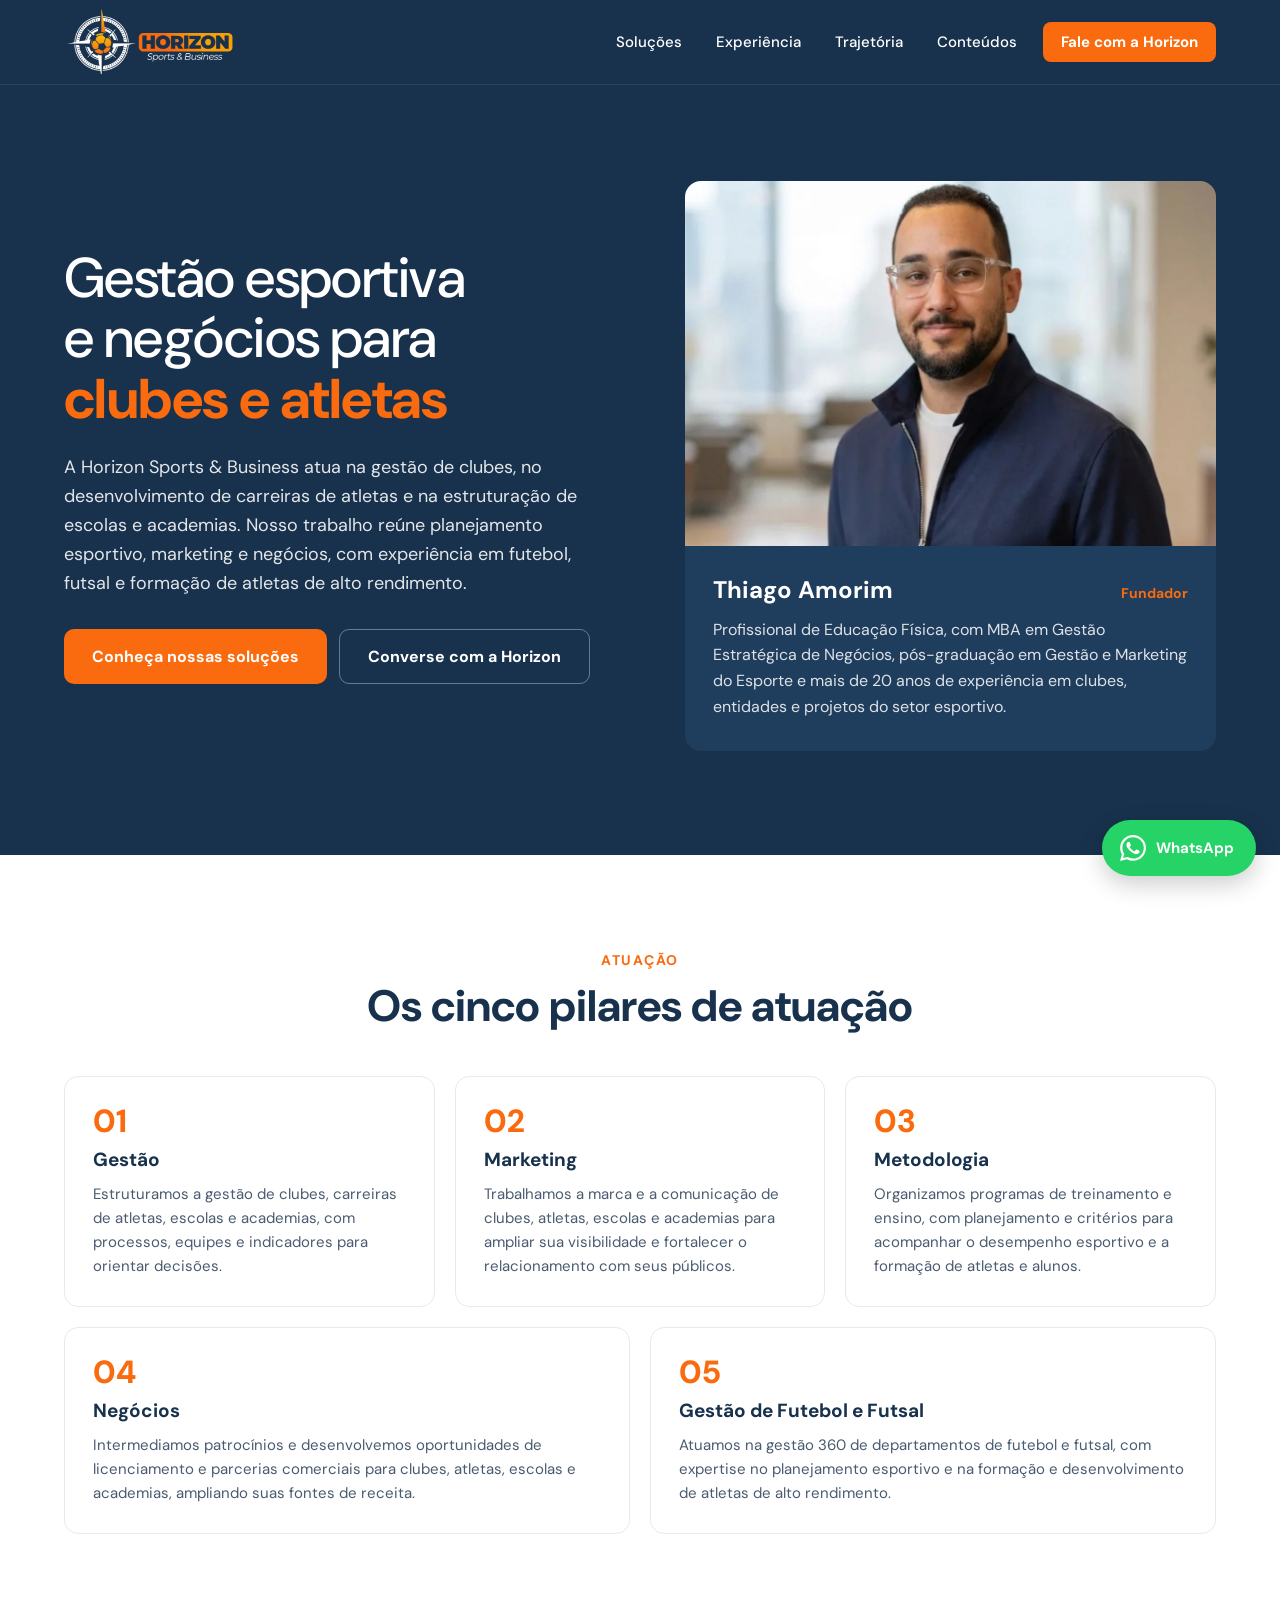
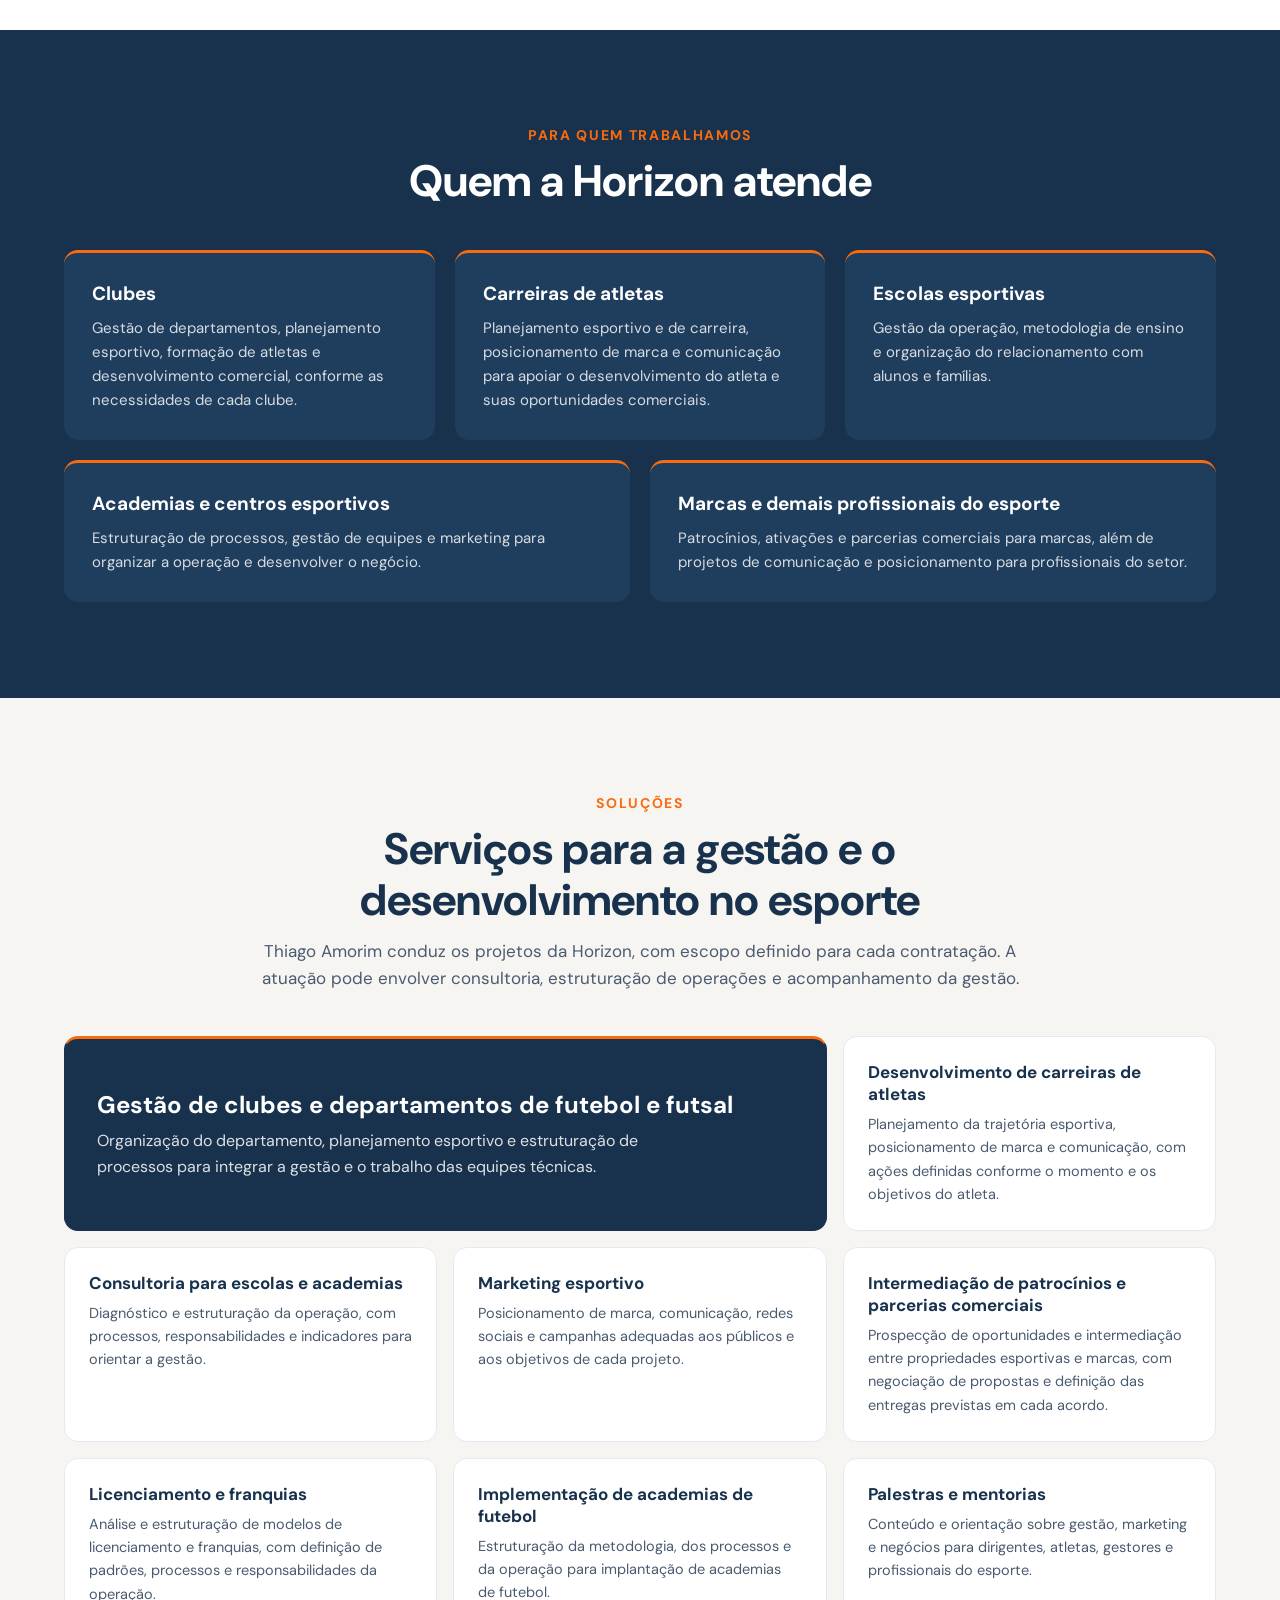
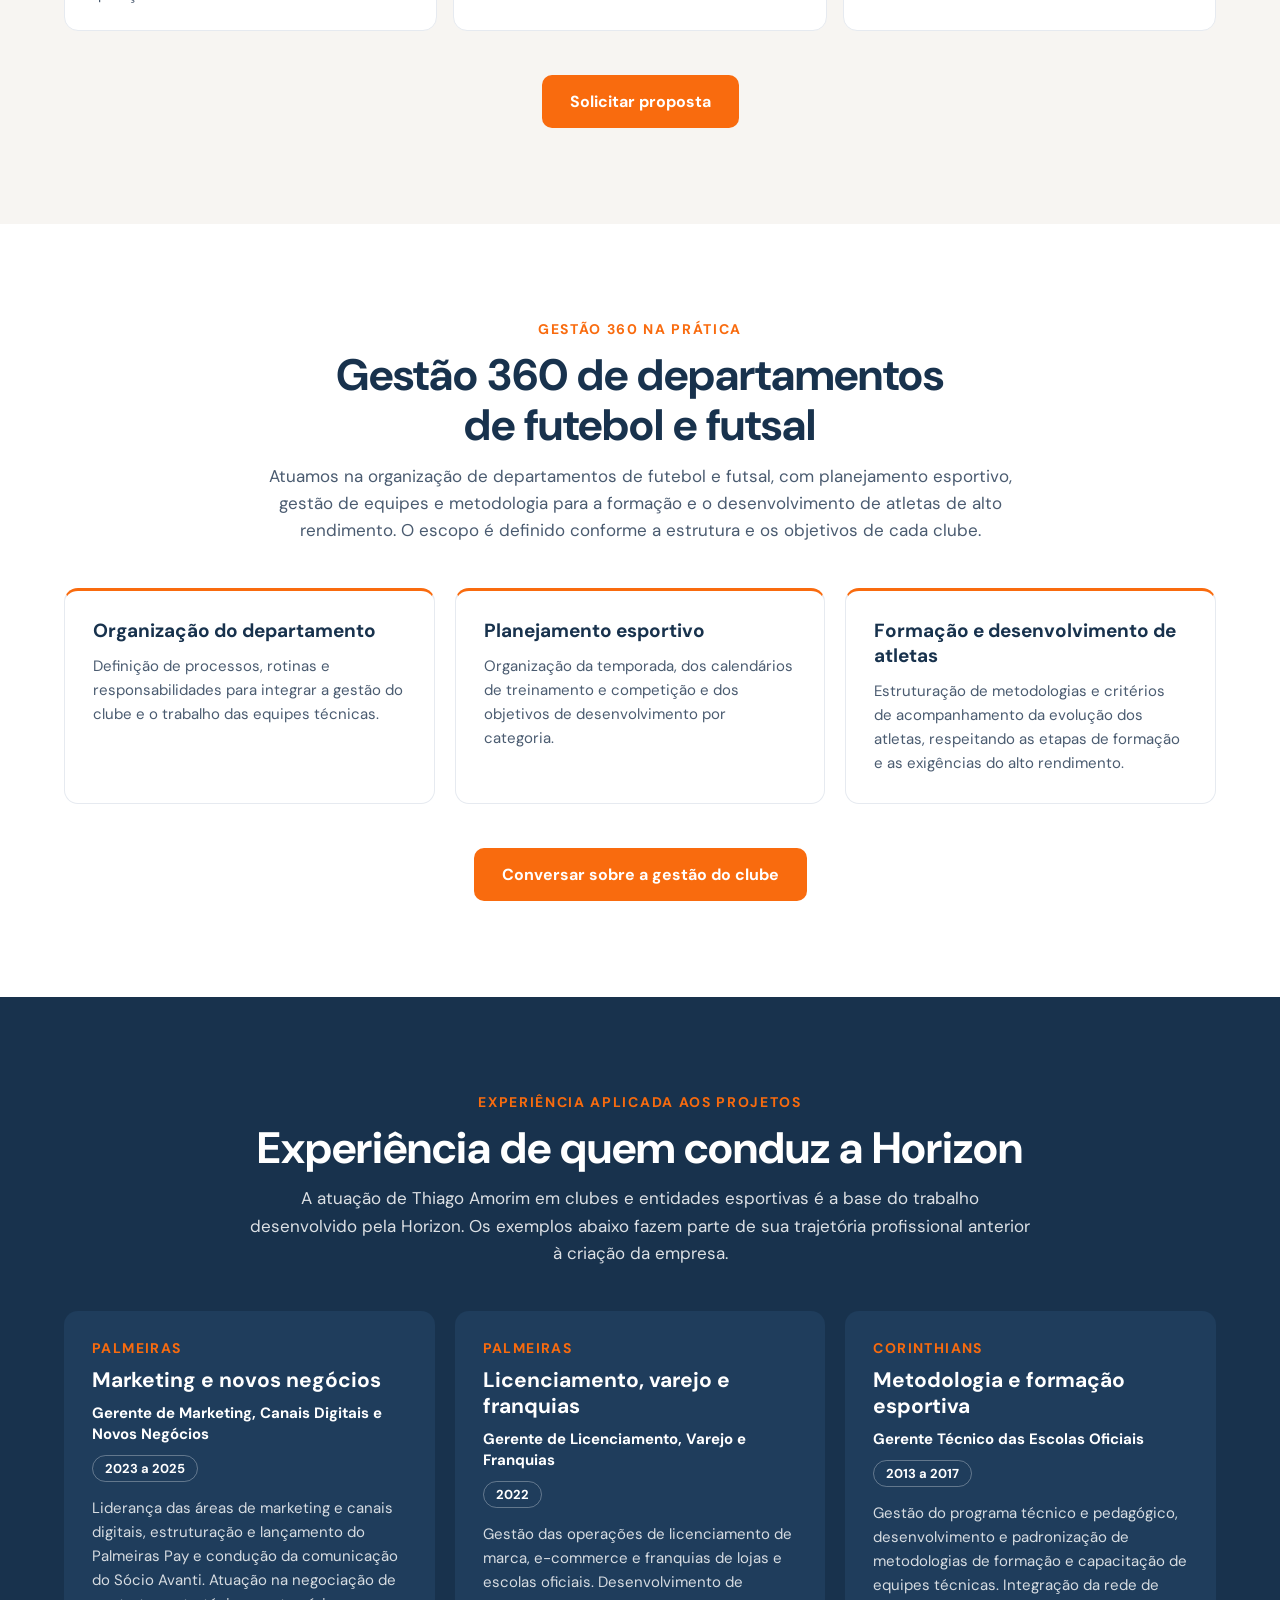
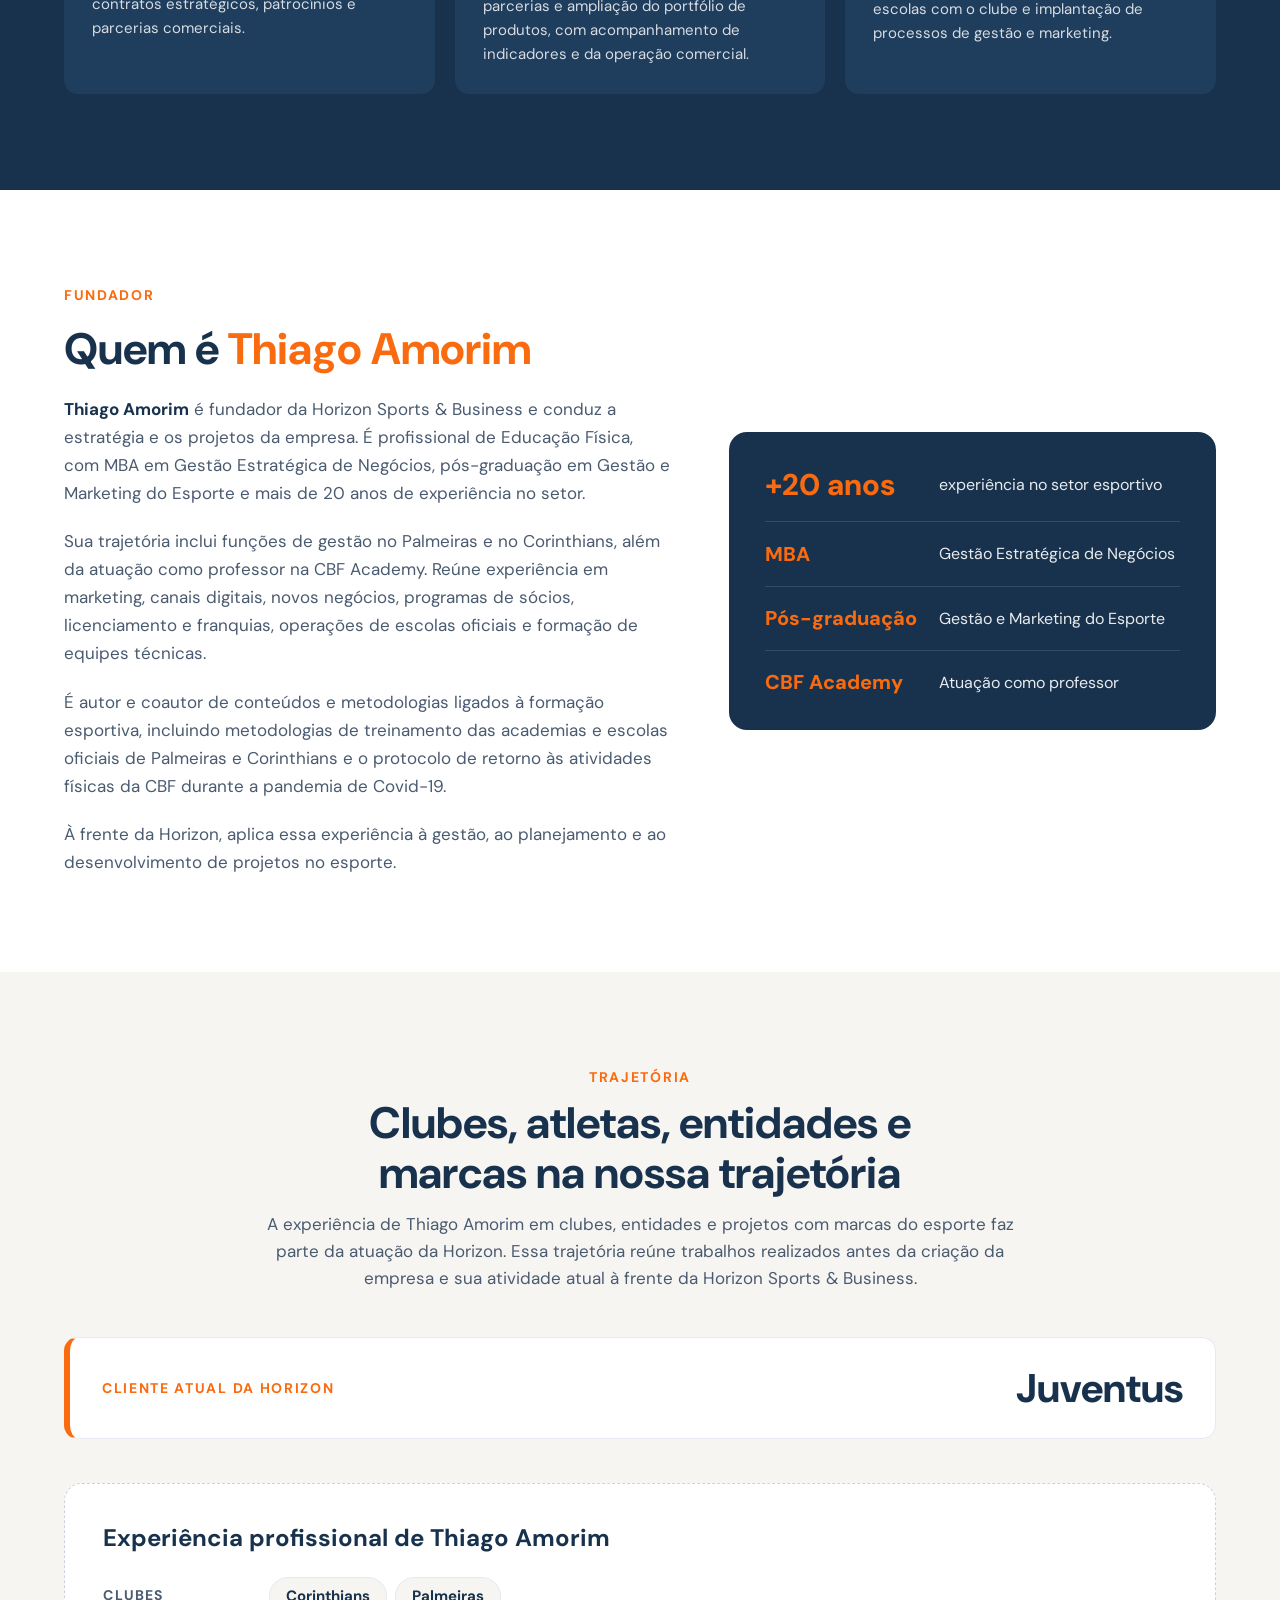
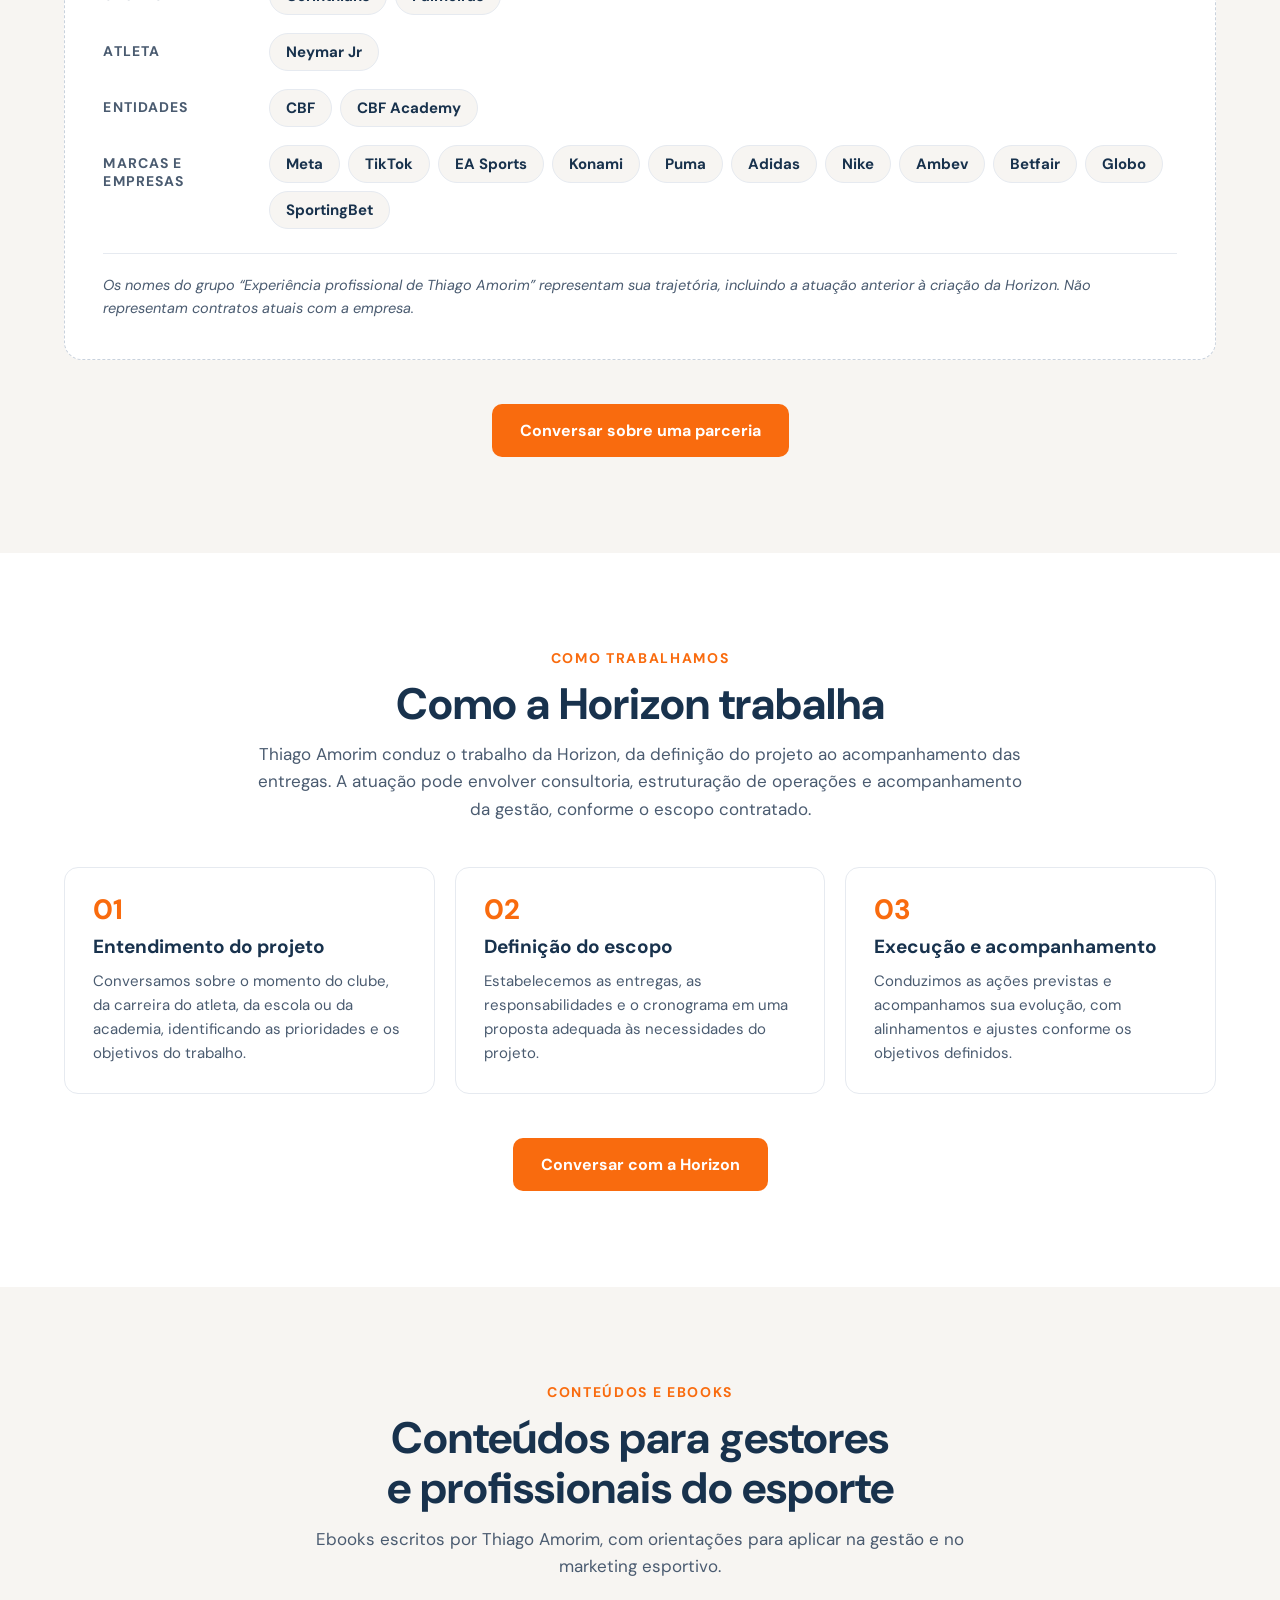
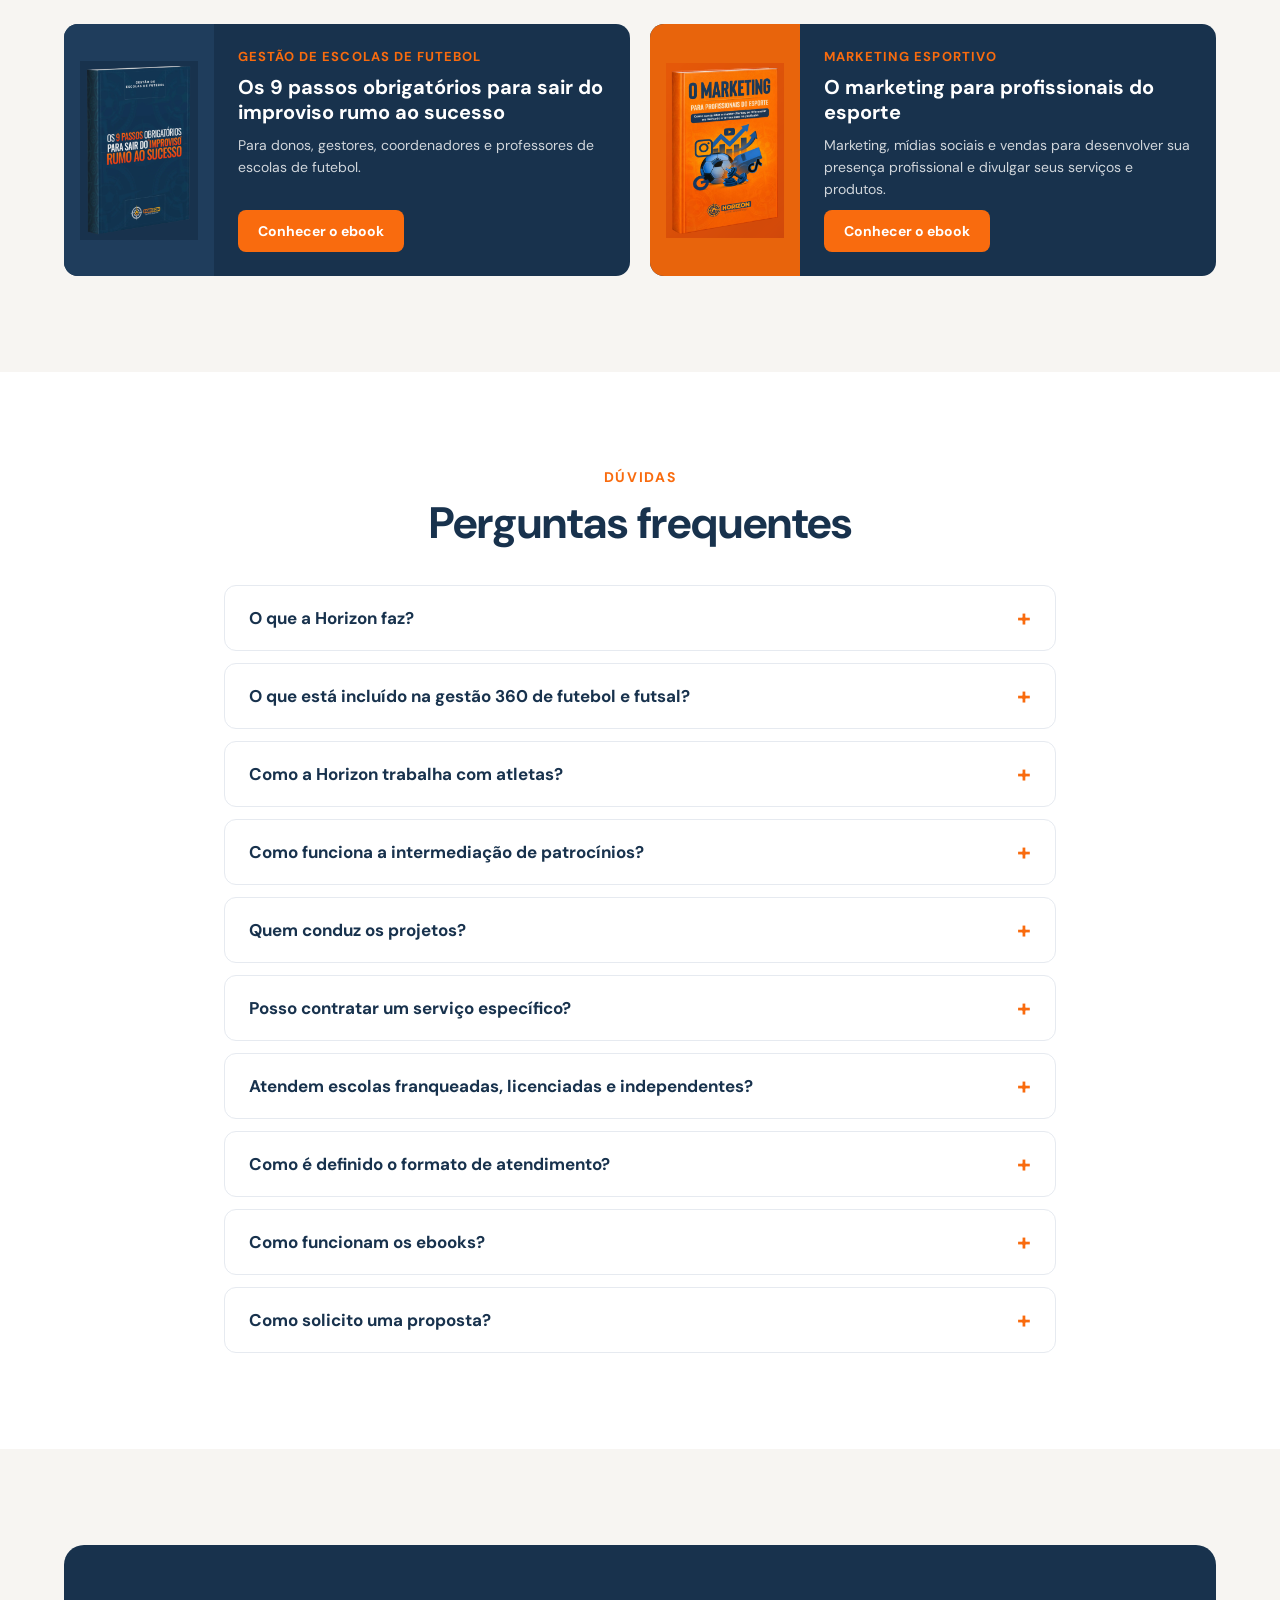
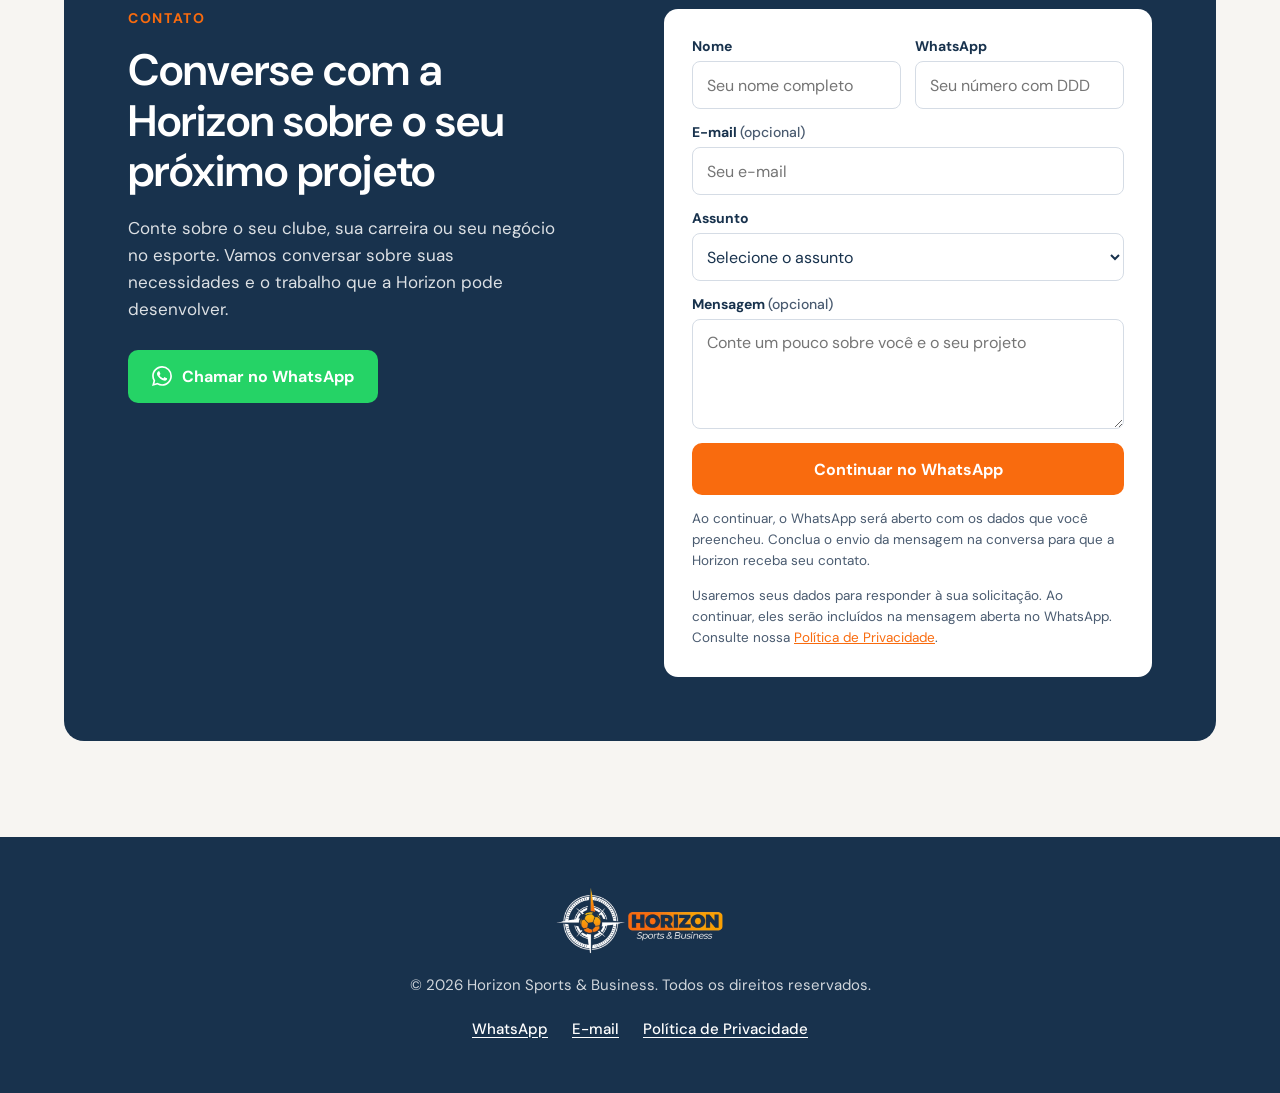
==== commit f7db0eb7: "Ajusta destaque de experiência do fundador para '+20 anos' Texto do painel passa a '+20 anos' / 'exp" ====
--- a/index.html
+++ b/index.html
@@ -190,7 +190,7 @@
         <p>À frente da Horizon, aplica essa experiência à gestão, ao planejamento e ao desenvolvimento de projetos no esporte.</p>
       </div>
       <div class="facts">
-        <div class="fact"><b>20+</b><span>anos de experiência no setor esportivo</span></div>
+        <div class="fact"><b>+20 anos</b><span>experiência no setor esportivo</span></div>
         <div class="fact"><b class="sm">MBA</b><span>Gestão Estratégica de Negócios</span></div>
         <div class="fact"><b class="sm">Pós-graduação</b><span>Gestão e Marketing do Esporte</span></div>
         <div class="fact"><b class="sm">CBF Academy</b><span>Atuação como professor</span></div>
--- a/assets/style.css
+++ b/assets/style.css
@@ -115,7 +115,7 @@
 .about-copy p{font-size:17px;line-height:1.65;color:var(--muted);text-wrap:pretty}
 .about-copy strong{color:var(--navy)}
 .facts{background:var(--navy);color:#fff;border-radius:18px;padding:clamp(24px,3vw,36px);display:flex;flex-direction:column;gap:0}
-.fact{display:grid;grid-template-columns:110px minmax(0,1fr);gap:16px;align-items:center;padding:20px 0;border-bottom:1px solid rgba(255,255,255,.12)}
+.fact{display:grid;grid-template-columns:158px minmax(0,1fr);gap:16px;align-items:center;padding:20px 0;border-bottom:1px solid rgba(255,255,255,.12)}
 .fact:first-child{padding-top:0}
 .fact:last-child{border-bottom:0;padding-bottom:0}
 .fact b{color:var(--orange);font-size:30px;line-height:1.1;font-weight:800}
@@ -258,8 +258,8 @@
   .ebook-cover{padding:12px}
   .ebook-body{padding:18px}
   .ebook-body h3{font-size:17px}
-  .fact{grid-template-columns:92px minmax(0,1fr);gap:12px}
-  .fact b{font-size:26px}
+  .fact{grid-template-columns:128px minmax(0,1fr);gap:12px}
+  .fact b{font-size:24px}
   .fact b.sm{font-size:17px}
   .client{padding:22px 20px}
   .about-copy p{font-size:16px}
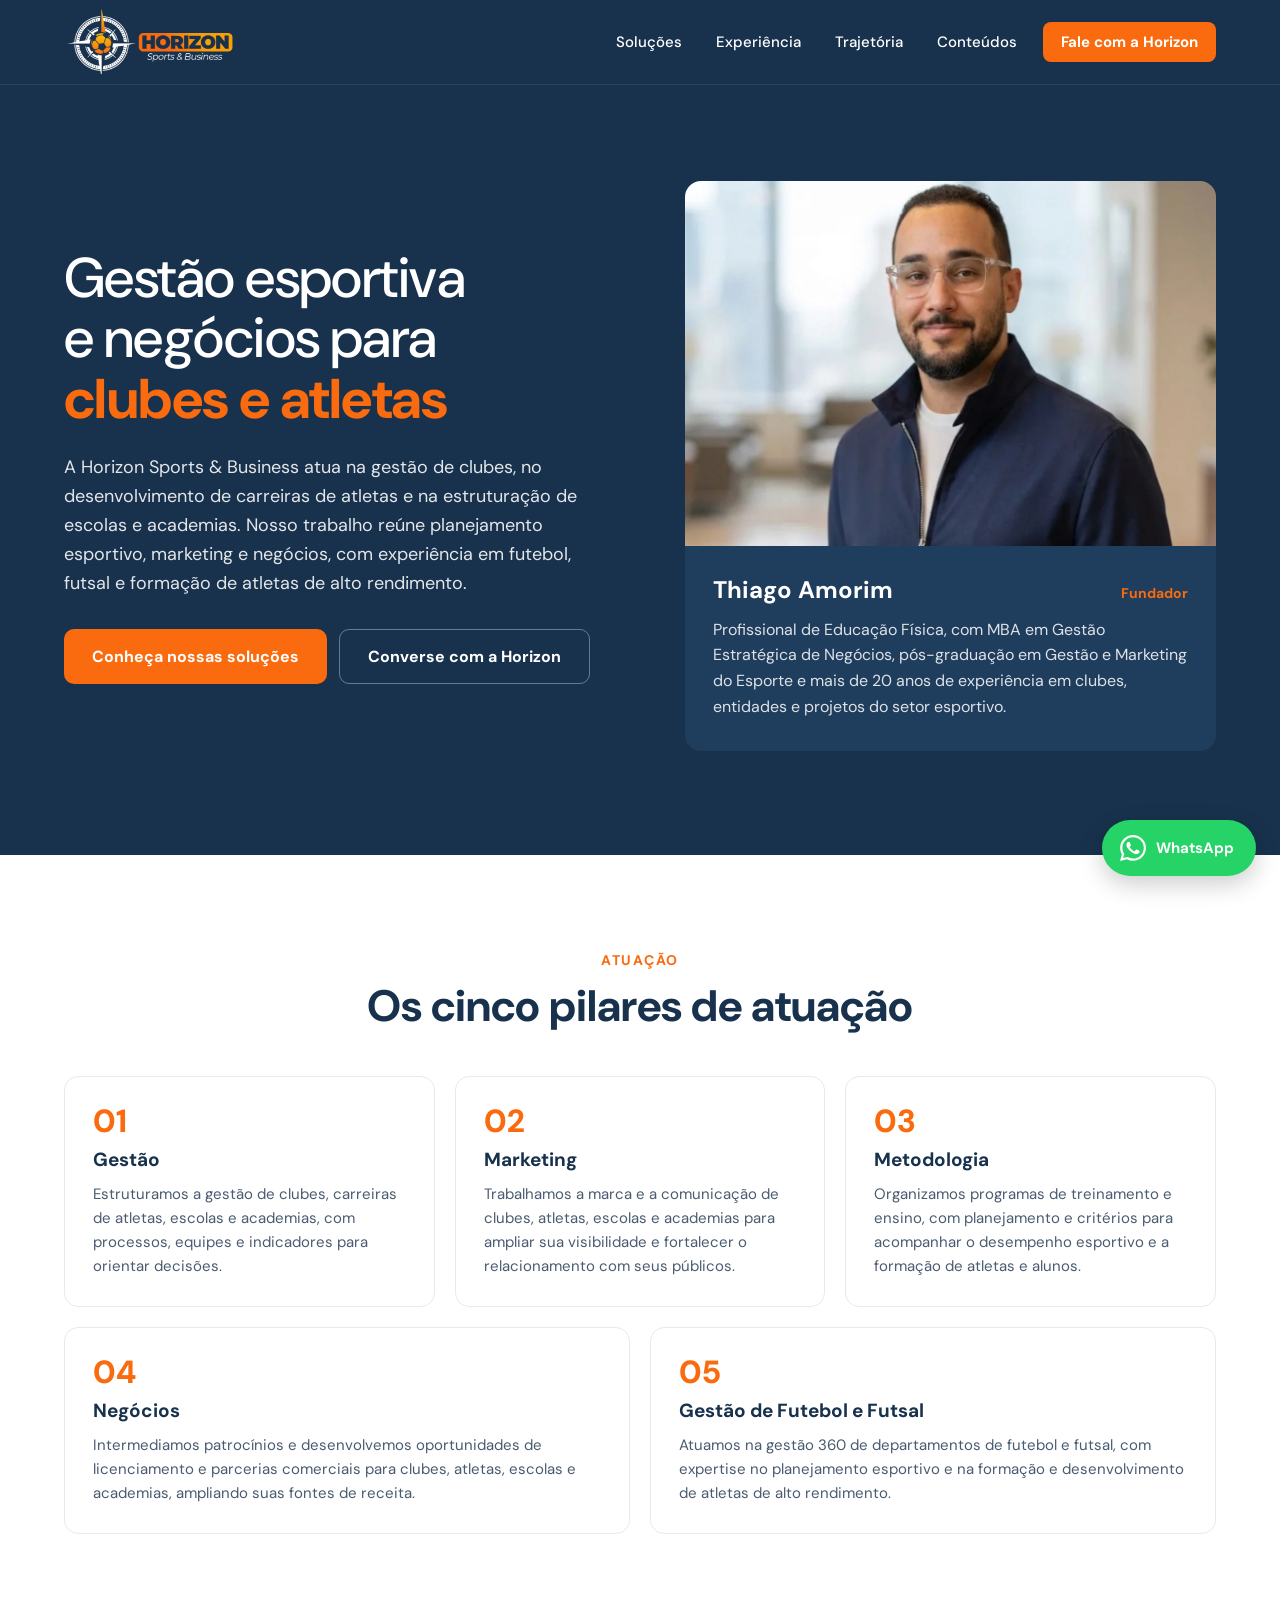
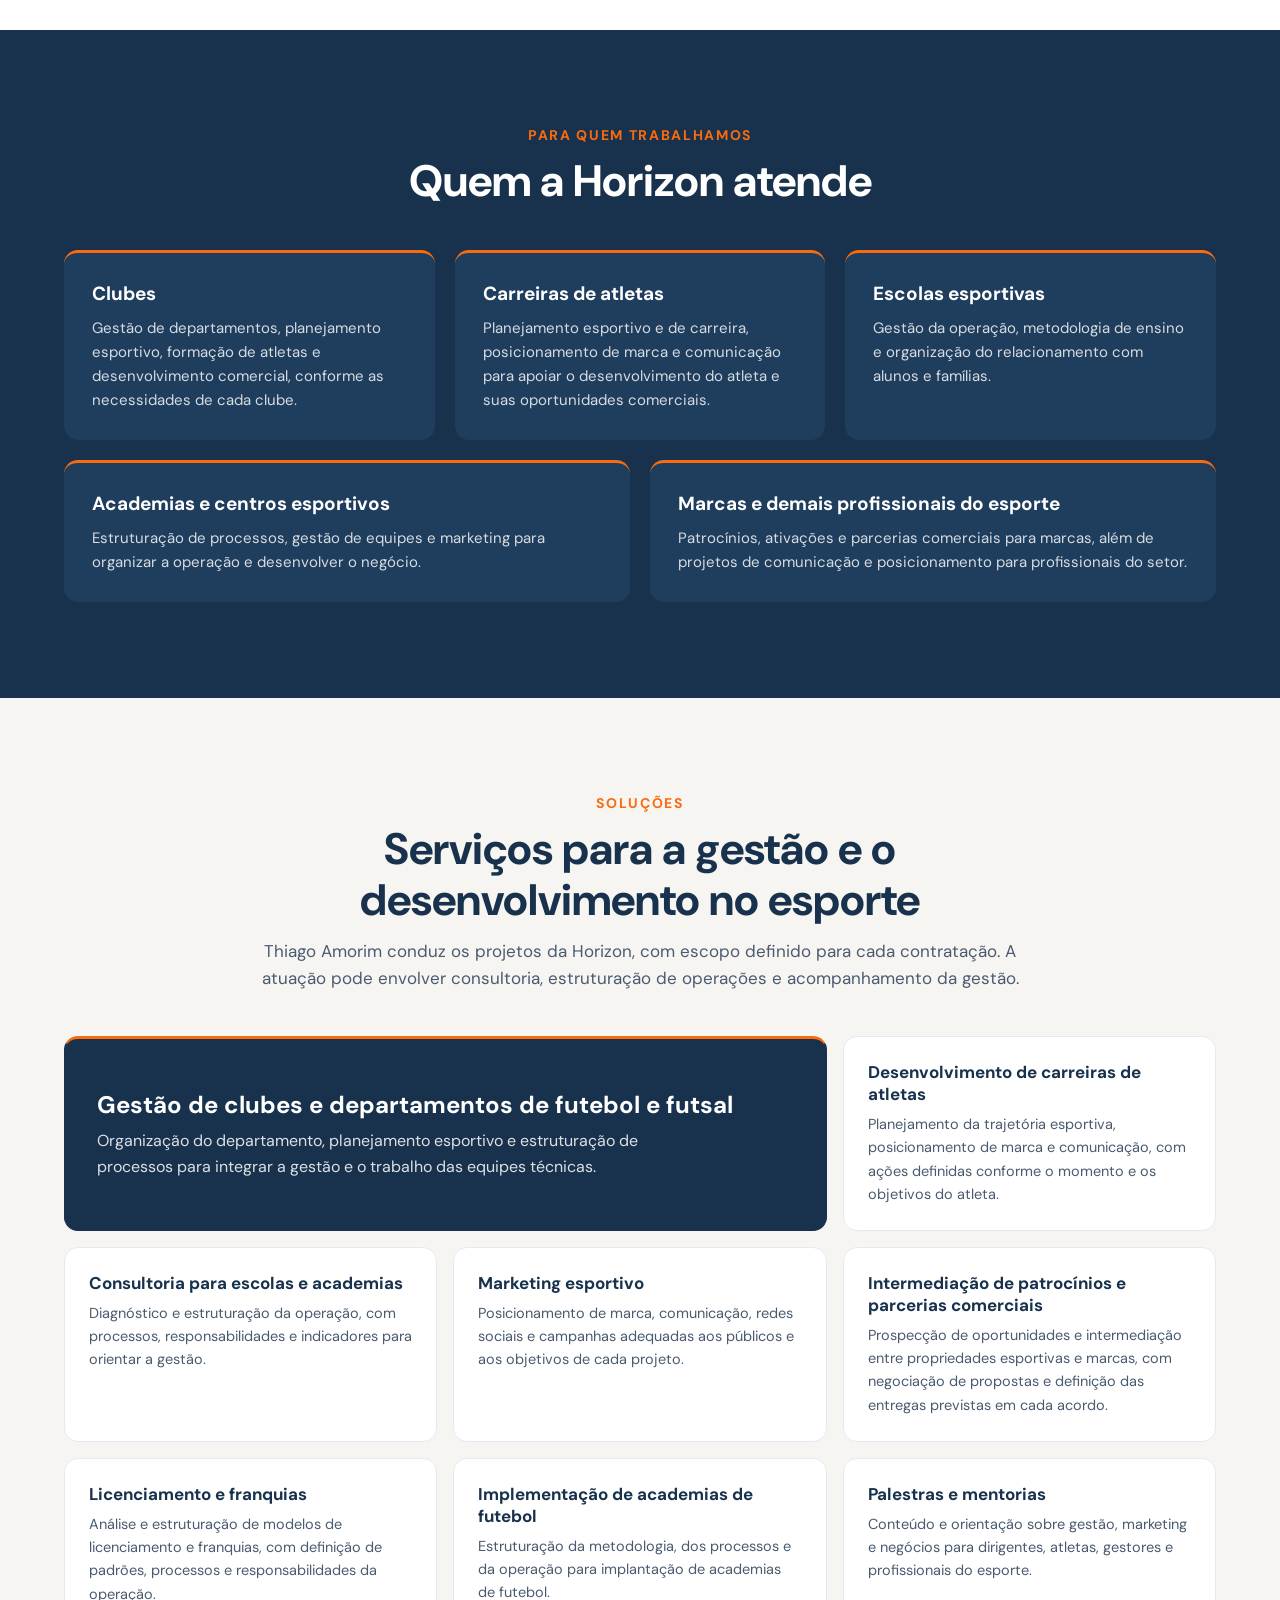
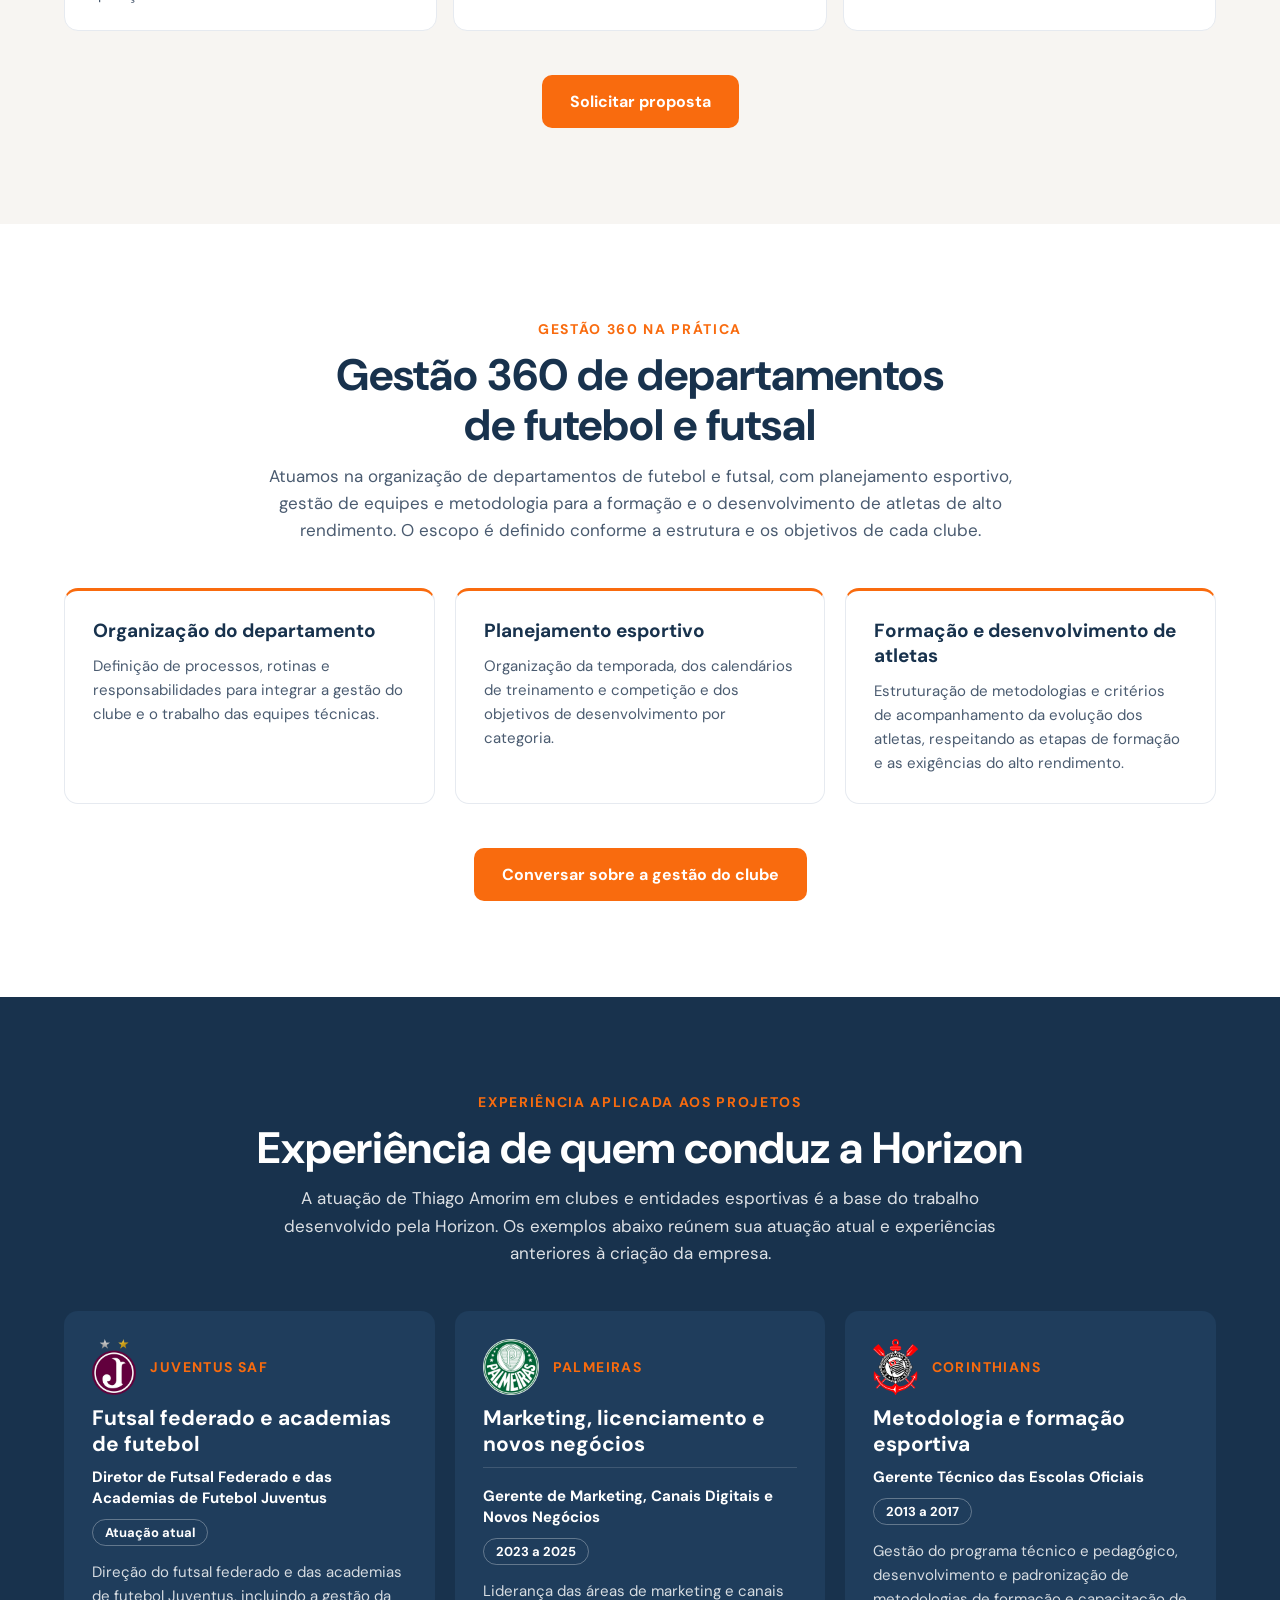
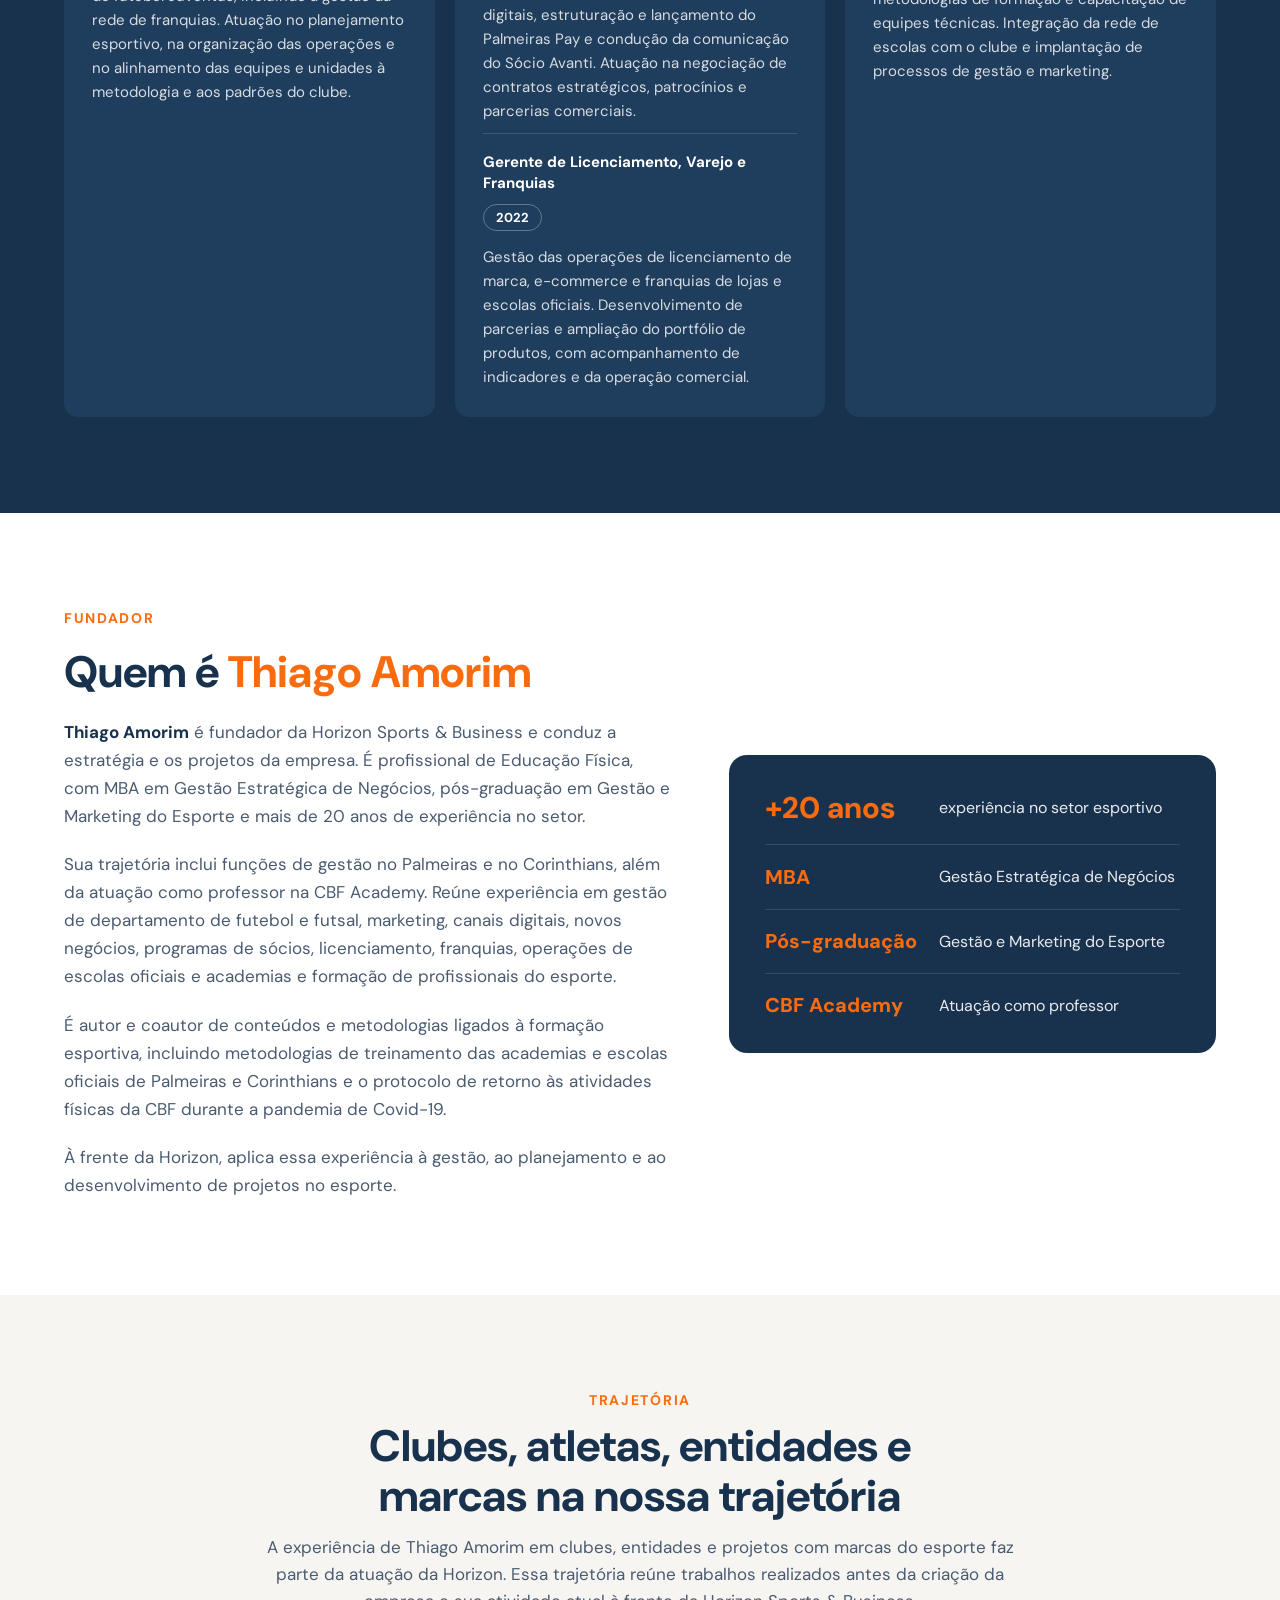
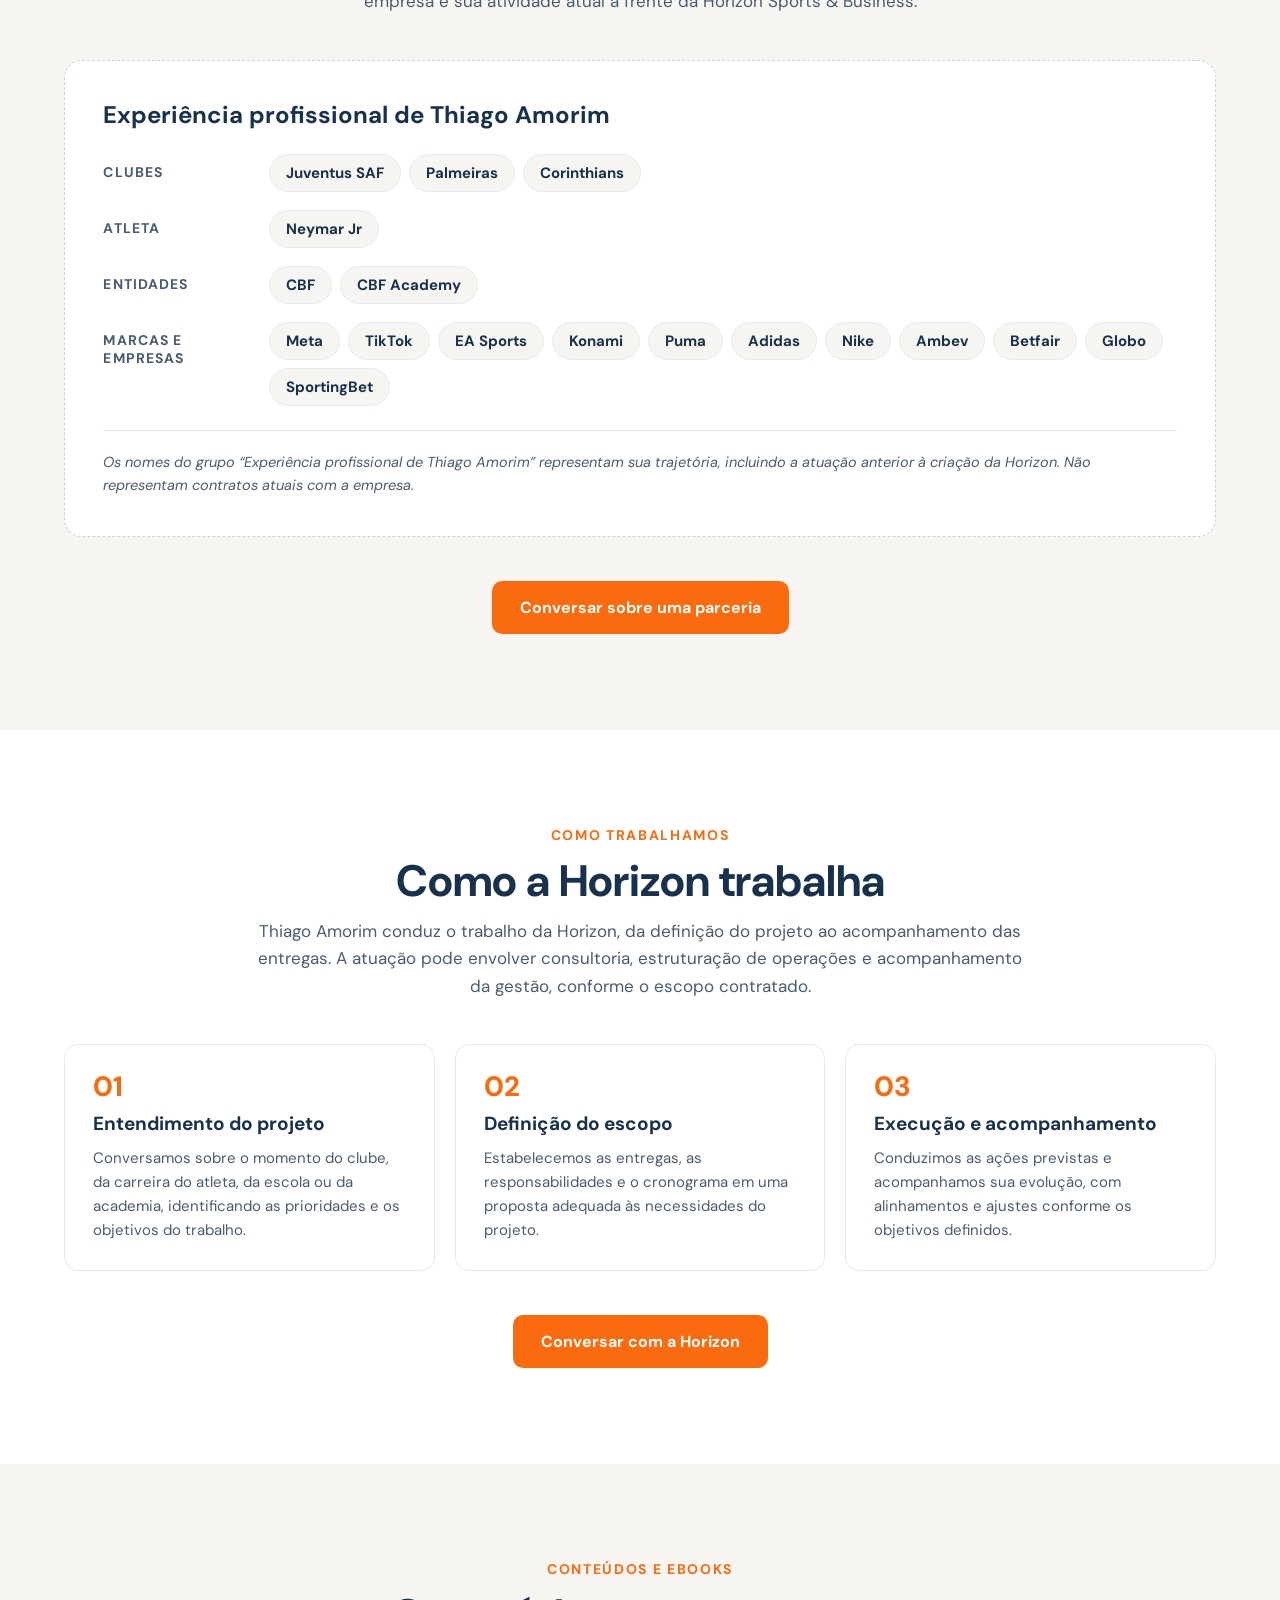
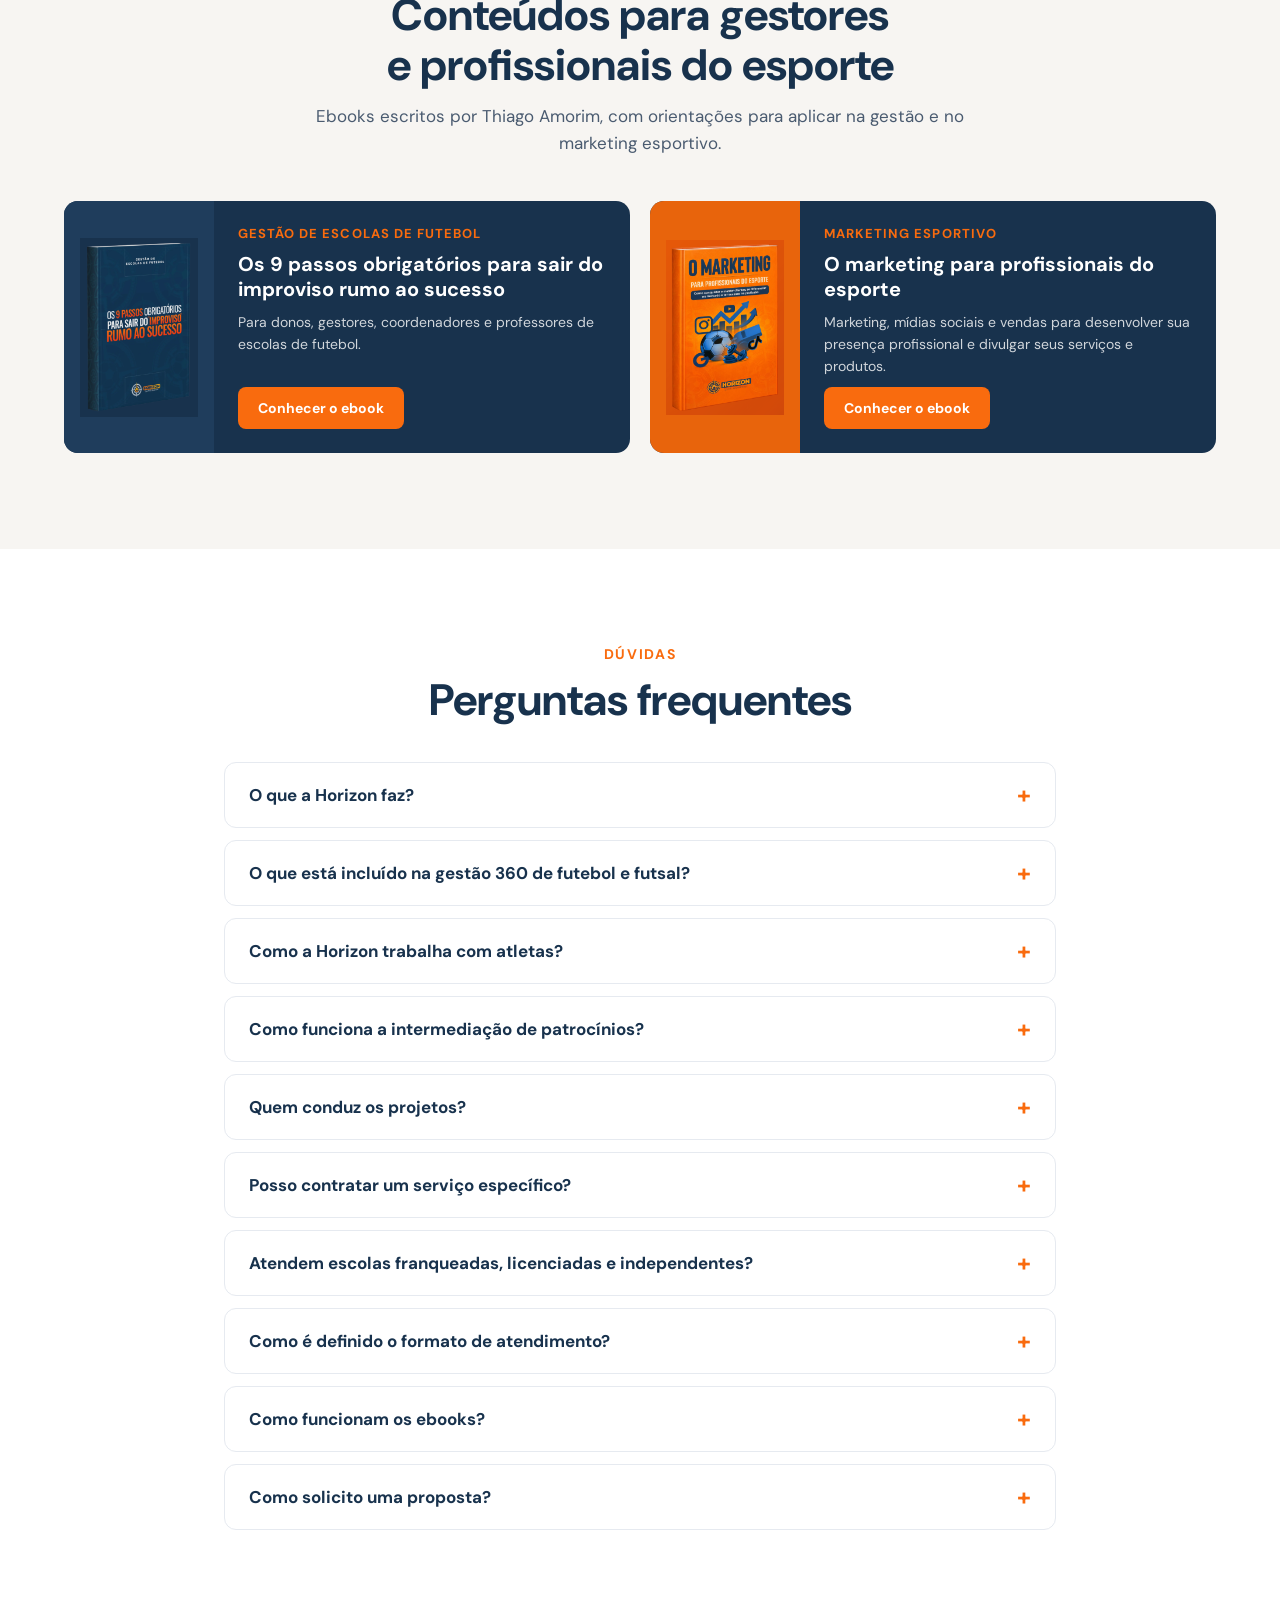
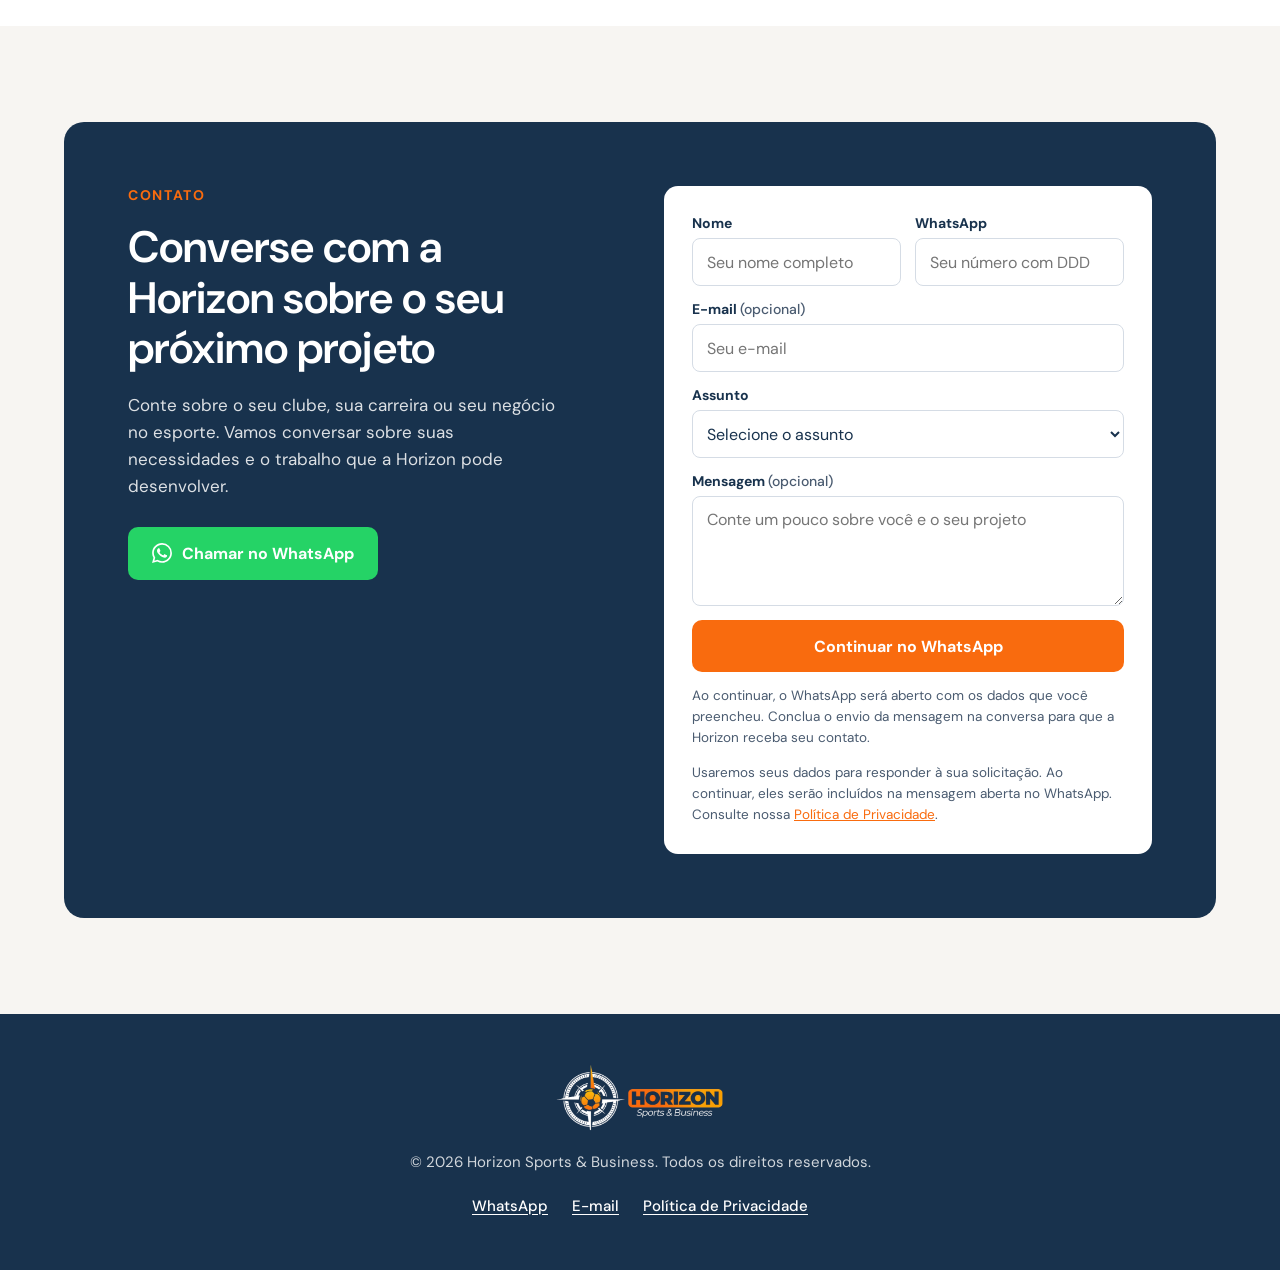
==== commit 015b0aa7: "Atualiza seção de experiência e texto do fundador - Experiência: cartões Juventus SAF, Palmeiras (un" ====
--- a/index.html
+++ b/index.html
@@ -150,25 +150,32 @@
       <div class="head">
         <span class="eyebrow">Experiência aplicada aos projetos</span>
         <h2 class="h2">Experiência de quem conduz a Horizon</h2>
-        <p class="sub">A atuação de Thiago Amorim em clubes e entidades esportivas é a base do trabalho desenvolvido pela Horizon. Os exemplos abaixo fazem parte de sua trajetória profissional anterior à criação da empresa.</p>
+        <p class="sub">A atuação de Thiago Amorim em clubes e entidades esportivas é a base do trabalho desenvolvido pela Horizon. Os exemplos abaixo reúnem sua atuação atual e experiências anteriores à criação da empresa.</p>
       </div>
       <div class="grid-3">
         <article class="xp">
-          <span class="club">Palmeiras</span>
-          <h3>Marketing e novos negócios</h3>
-          <p class="role">Gerente de Marketing, Canais Digitais e Novos Negócios</p>
-          <span class="period">2023 a 2025</span>
-          <p>Liderança das áreas de marketing e canais digitais, estruturação e lançamento do Palmeiras Pay e condução da comunicação do Sócio Avanti. Atuação na negociação de contratos estratégicos, patrocínios e parcerias comerciais.</p>
+          <div class="xp-head"><img class="xp-logo" src="assets/logos/juventus.png" alt="Escudo do Juventus" width="133" height="168" loading="lazy"><span class="club">Juventus SAF</span></div>
+          <h3>Futsal federado e academias de futebol</h3>
+          <p class="role">Diretor de Futsal Federado e das Academias de Futebol Juventus</p>
+          <span class="period">Atuação atual</span>
+          <p>Direção do futsal federado e das academias de futebol Juventus, incluindo a gestão da rede de franquias. Atuação no planejamento esportivo, na organização das operações e no alinhamento das equipes e unidades à metodologia e aos padrões do clube.</p>
         </article>
         <article class="xp">
-          <span class="club">Palmeiras</span>
-          <h3>Licenciamento, varejo e franquias</h3>
-          <p class="role">Gerente de Licenciamento, Varejo e Franquias</p>
-          <span class="period">2022</span>
-          <p>Gestão das operações de licenciamento de marca, e-commerce e franquias de lojas e escolas oficiais. Desenvolvimento de parcerias e ampliação do portfólio de produtos, com acompanhamento de indicadores e da operação comercial.</p>
+          <div class="xp-head"><img class="xp-logo" src="assets/logos/palmeiras.png" alt="Escudo do Palmeiras" width="168" height="168" loading="lazy"><span class="club">Palmeiras</span></div>
+          <h3>Marketing, licenciamento e novos negócios</h3>
+          <div class="xp-job">
+            <p class="role">Gerente de Marketing, Canais Digitais e Novos Negócios</p>
+            <span class="period">2023 a 2025</span>
+            <p>Liderança das áreas de marketing e canais digitais, estruturação e lançamento do Palmeiras Pay e condução da comunicação do Sócio Avanti. Atuação na negociação de contratos estratégicos, patrocínios e parcerias comerciais.</p>
+          </div>
+          <div class="xp-job">
+            <p class="role">Gerente de Licenciamento, Varejo e Franquias</p>
+            <span class="period">2022</span>
+            <p>Gestão das operações de licenciamento de marca, e-commerce e franquias de lojas e escolas oficiais. Desenvolvimento de parcerias e ampliação do portfólio de produtos, com acompanhamento de indicadores e da operação comercial.</p>
+          </div>
         </article>
         <article class="xp">
-          <span class="club">Corinthians</span>
+          <div class="xp-head"><img class="xp-logo" src="assets/logos/corinthians.png" alt="Escudo do Corinthians" width="133" height="168" loading="lazy"><span class="club">Corinthians</span></div>
           <h3>Metodologia e formação esportiva</h3>
           <p class="role">Gerente Técnico das Escolas Oficiais</p>
           <span class="period">2013 a 2017</span>
@@ -185,7 +192,7 @@
         <span class="eyebrow">Fundador</span>
         <h2 class="h2">Quem é <span>Thiago Amorim</span></h2>
         <p><strong>Thiago Amorim</strong> é fundador da Horizon Sports &amp; Business e conduz a estratégia e os projetos da empresa. É profissional de Educação Física, com MBA em Gestão Estratégica de Negócios, pós-graduação em Gestão e Marketing do Esporte e mais de 20 anos de experiência no setor.</p>
-        <p>Sua trajetória inclui funções de gestão no Palmeiras e no Corinthians, além da atuação como professor na CBF Academy. Reúne experiência em marketing, canais digitais, novos negócios, programas de sócios, licenciamento e franquias, operações de escolas oficiais e formação de equipes técnicas.</p>
+        <p>Sua trajetória inclui funções de gestão no Palmeiras e no Corinthians, além da atuação como professor na CBF Academy. Reúne experiência em gestão de departamento de futebol e futsal, marketing, canais digitais, novos negócios, programas de sócios, licenciamento, franquias, operações de escolas oficiais e academias e formação de profissionais do esporte.</p>
         <p>É autor e coautor de conteúdos e metodologias ligados à formação esportiva, incluindo metodologias de treinamento das academias e escolas oficiais de Palmeiras e Corinthians e o protocolo de retorno às atividades físicas da CBF durante a pandemia de Covid-19.</p>
         <p>À frente da Horizon, aplica essa experiência à gestão, ao planejamento e ao desenvolvimento de projetos no esporte.</p>
       </div>
@@ -198,7 +205,7 @@
     </div>
   </section>
 
-  <!-- 9. Cliente atual e trajetória -->
+  <!-- 9. Trajetória -->
   <section id="trajetoria" class="sand">
     <div class="wrap stack">
       <div class="head">
@@ -207,15 +214,10 @@
         <p class="sub">A experiência de Thiago Amorim em clubes, entidades e projetos com marcas do esporte faz parte da atuação da Horizon. Essa trajetória reúne trabalhos realizados antes da criação da empresa e sua atividade atual à frente da Horizon Sports &amp; Business.</p>
       </div>
 
-      <div class="client">
-        <span class="label">Cliente atual da Horizon</span>
-        <span class="name">Juventus</span>
-      </div>
-
       <div class="career">
         <h3>Experiência profissional de Thiago Amorim</h3>
         <dl>
-          <div class="career-row"><dt>Clubes</dt><dd><ul class="chips"><li>Corinthians</li><li>Palmeiras</li></ul></dd></div>
+          <div class="career-row"><dt>Clubes</dt><dd><ul class="chips"><li>Juventus SAF</li><li>Palmeiras</li><li>Corinthians</li></ul></dd></div>
           <div class="career-row"><dt>Atleta</dt><dd><ul class="chips"><li>Neymar Jr</li></ul></dd></div>
           <div class="career-row"><dt>Entidades</dt><dd><ul class="chips"><li>CBF</li><li>CBF Academy</li></ul></dd></div>
           <div class="career-row"><dt>Marcas e empresas</dt><dd><ul class="chips"><li>Meta</li><li>TikTok</li><li>EA Sports</li><li>Konami</li><li>Puma</li><li>Adidas</li><li>Nike</li><li>Ambev</li><li>Betfair</li><li>Globo</li><li>SportingBet</li></ul></dd></div>
--- a/assets/style.css
+++ b/assets/style.css
@@ -102,10 +102,13 @@
 
 /* ---------- Experiência ---------- */
 .xp{background:var(--navy-2);border-radius:14px;padding:28px;display:flex;flex-direction:column;gap:10px}
+.xp-head{display:flex;align-items:center;gap:14px;min-height:56px}
+.xp-logo{height:56px;width:auto;flex-shrink:0}
 .xp .club{color:var(--orange);font-weight:700;font-size:14px;letter-spacing:.1em;text-transform:uppercase}
 .xp h3{font-size:21px;font-weight:700;line-height:1.25}
 .xp .role{font-size:15px;font-weight:700;line-height:1.4;color:#fff}
 .xp .period{align-self:flex-start;font-size:13px;font-weight:700;color:#fff;border:1px solid rgba(255,255,255,.3);border-radius:999px;padding:4px 12px}
+.xp-job{display:flex;flex-direction:column;gap:10px;padding-top:18px;border-top:1px solid rgba(255,255,255,.14)}
 .xp p:last-child{font-size:15px;line-height:1.6;color:rgba(255,255,255,.82);margin-top:4px}
 
 /* ---------- Fundador ---------- */
@@ -123,9 +126,6 @@
 .fact span{font-size:16px;line-height:1.45;color:rgba(255,255,255,.9)}
 
 /* ---------- Trajetória ---------- */
-.client{background:#fff;border:1px solid var(--line);border-left:6px solid var(--orange);border-radius:14px;padding:28px 32px;display:flex;align-items:center;justify-content:space-between;gap:16px;flex-wrap:wrap}
-.client .label{color:var(--orange);font-weight:700;font-size:14px;letter-spacing:.12em;text-transform:uppercase}
-.client .name{font-size:clamp(28px,4vw,40px);font-weight:800;line-height:1.1}
 .career{background:#fff;border:1px dashed #C9D2DD;border-radius:18px;padding:clamp(24px,3vw,40px);display:flex;flex-direction:column;gap:24px}
 .career h3{font-size:24px;font-weight:700}
 .career dl{display:flex;flex-direction:column;gap:18px}
@@ -261,8 +261,7 @@
   .fact{grid-template-columns:128px minmax(0,1fr);gap:12px}
   .fact b{font-size:24px}
   .fact b.sm{font-size:17px}
-  .client{padding:22px 20px}
-  .about-copy p{font-size:16px}
+    .about-copy p{font-size:16px}
   .faq summary{padding:18px;font-size:16px}
   .faq details p{padding:0 18px 18px;font-size:15px}
   .form-card{padding:20px}
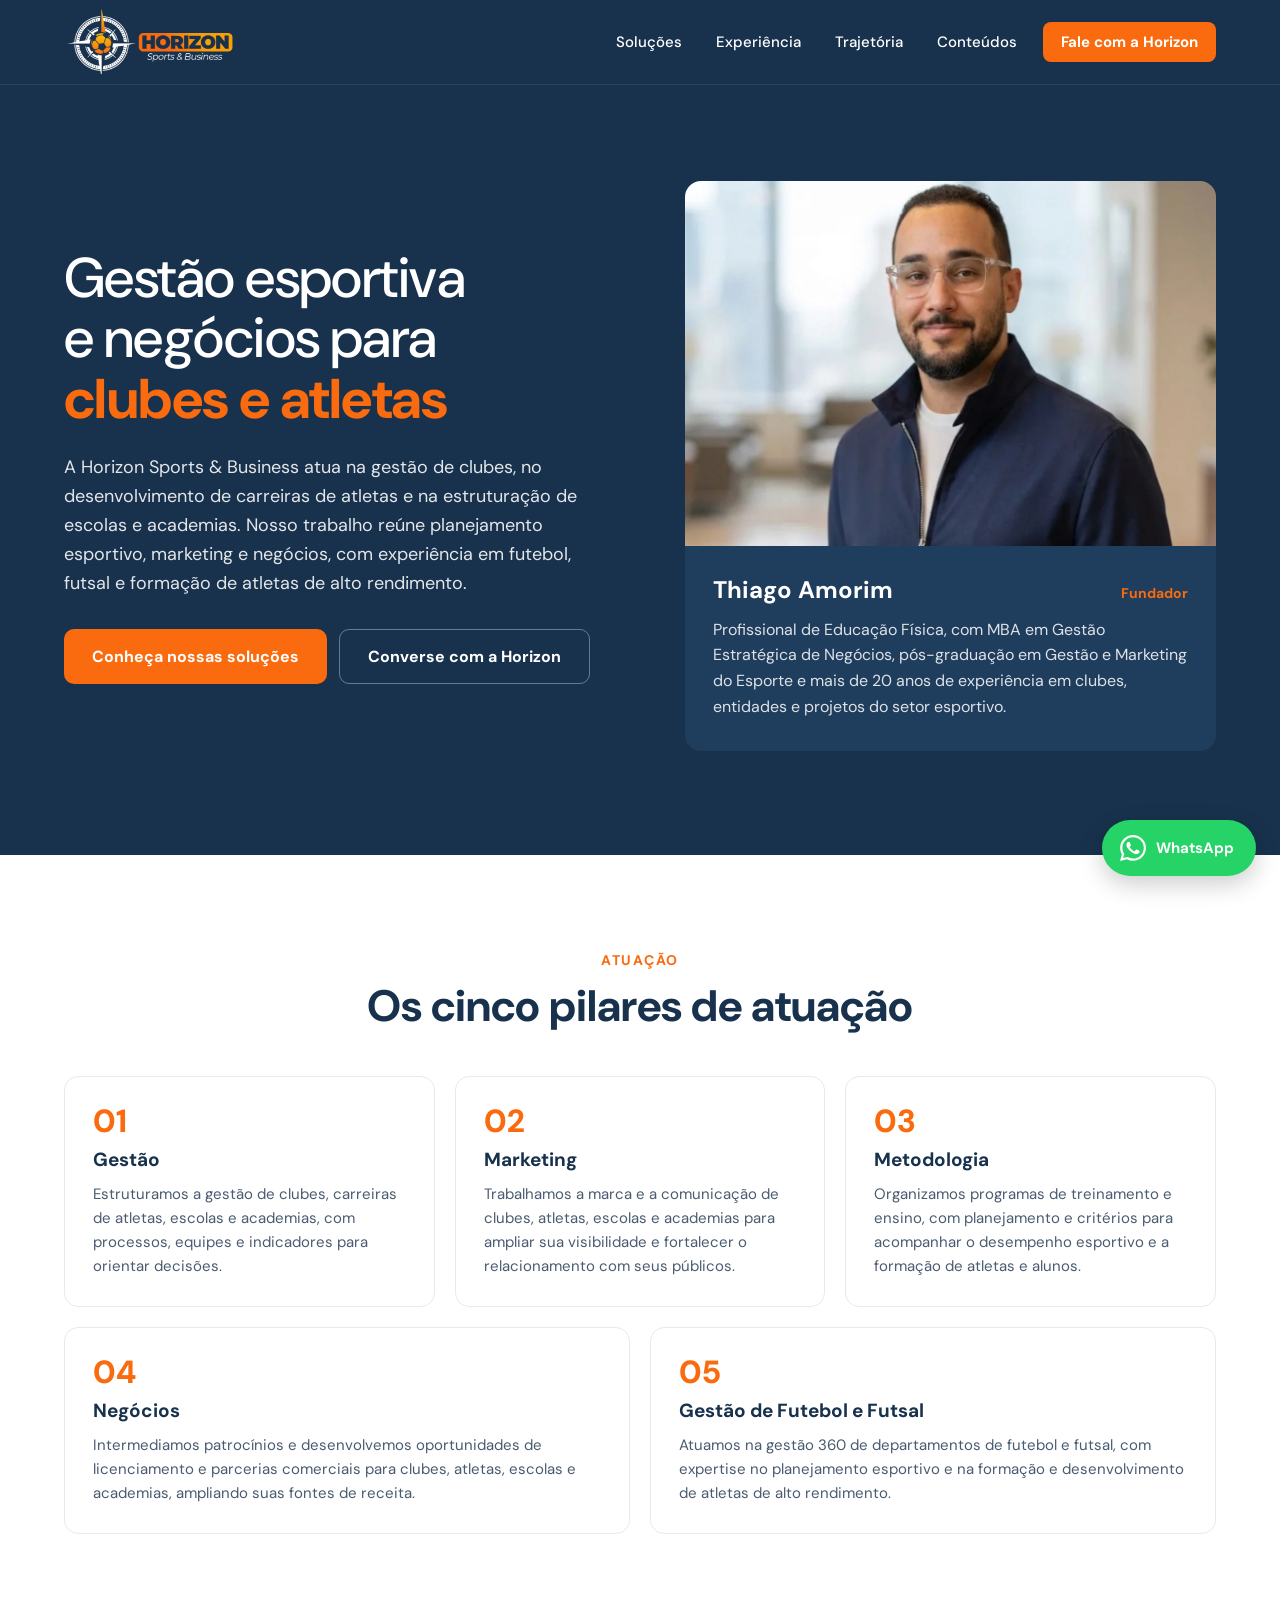
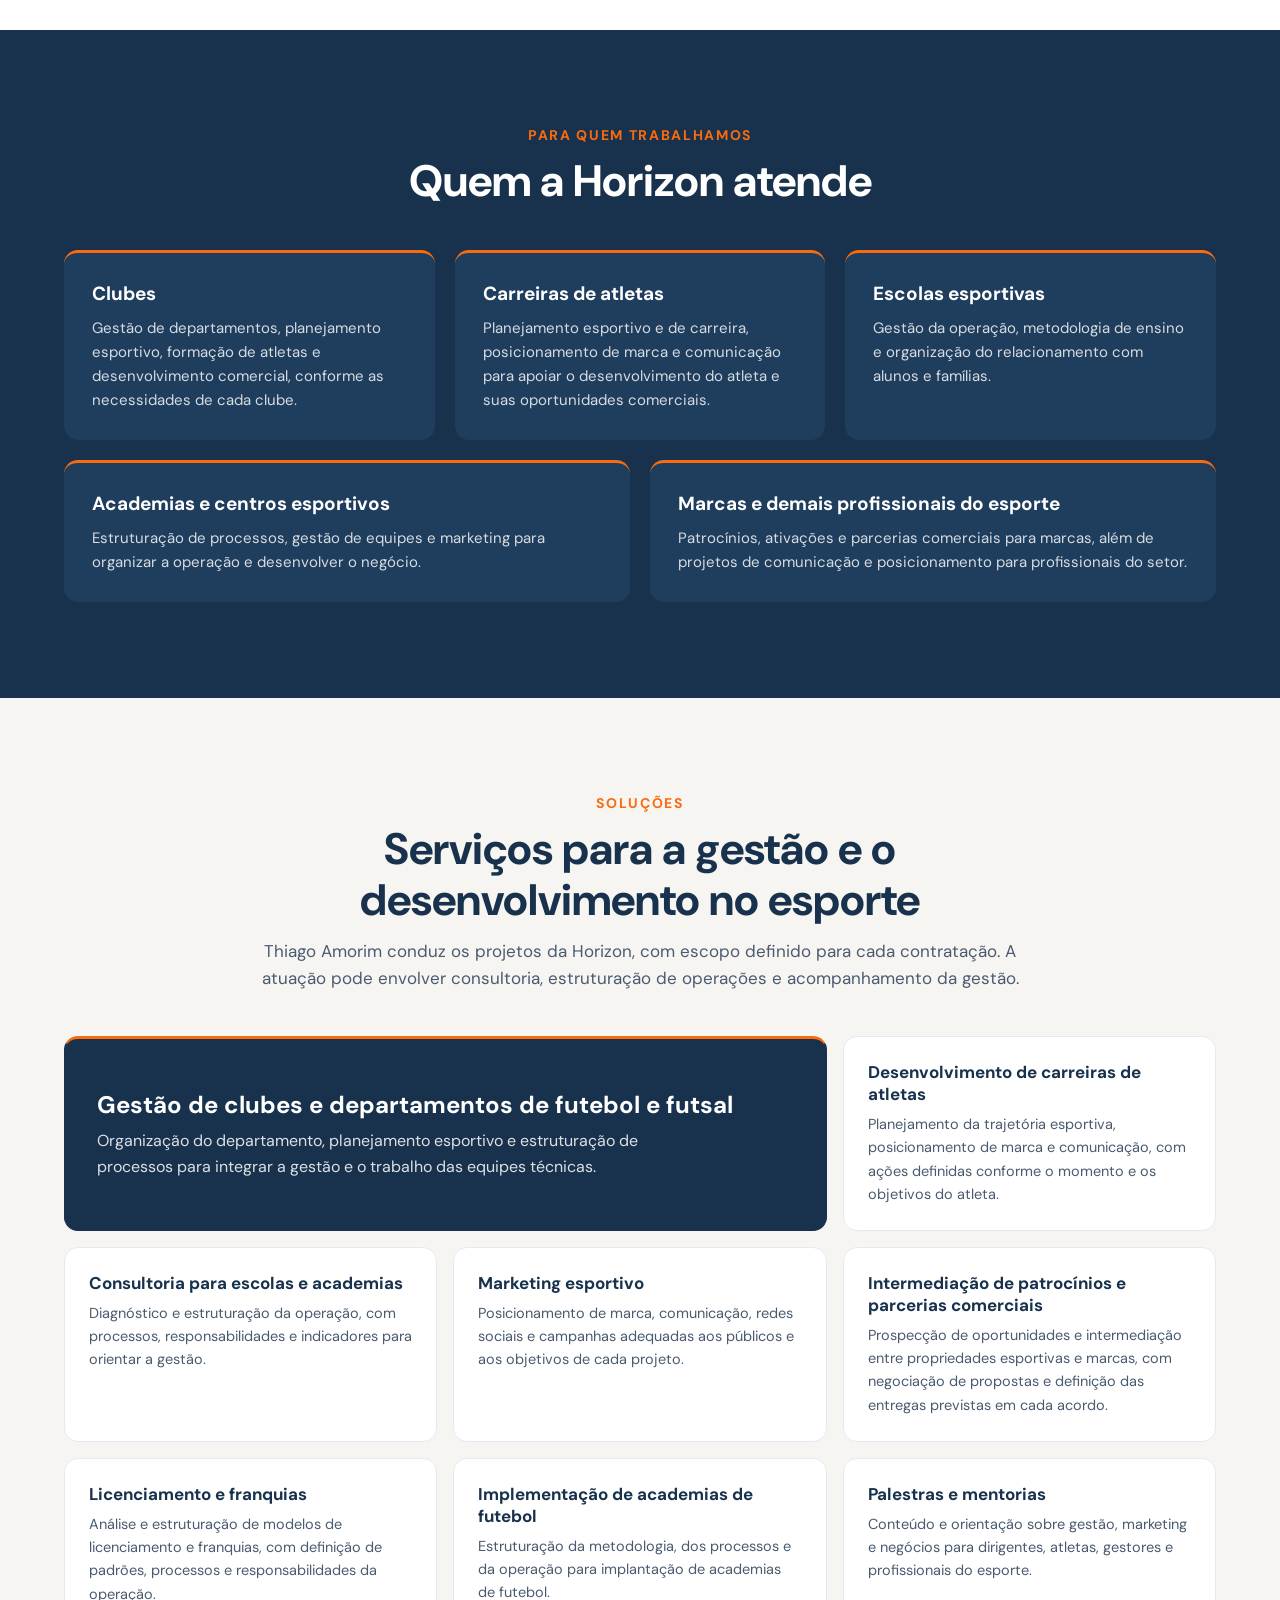
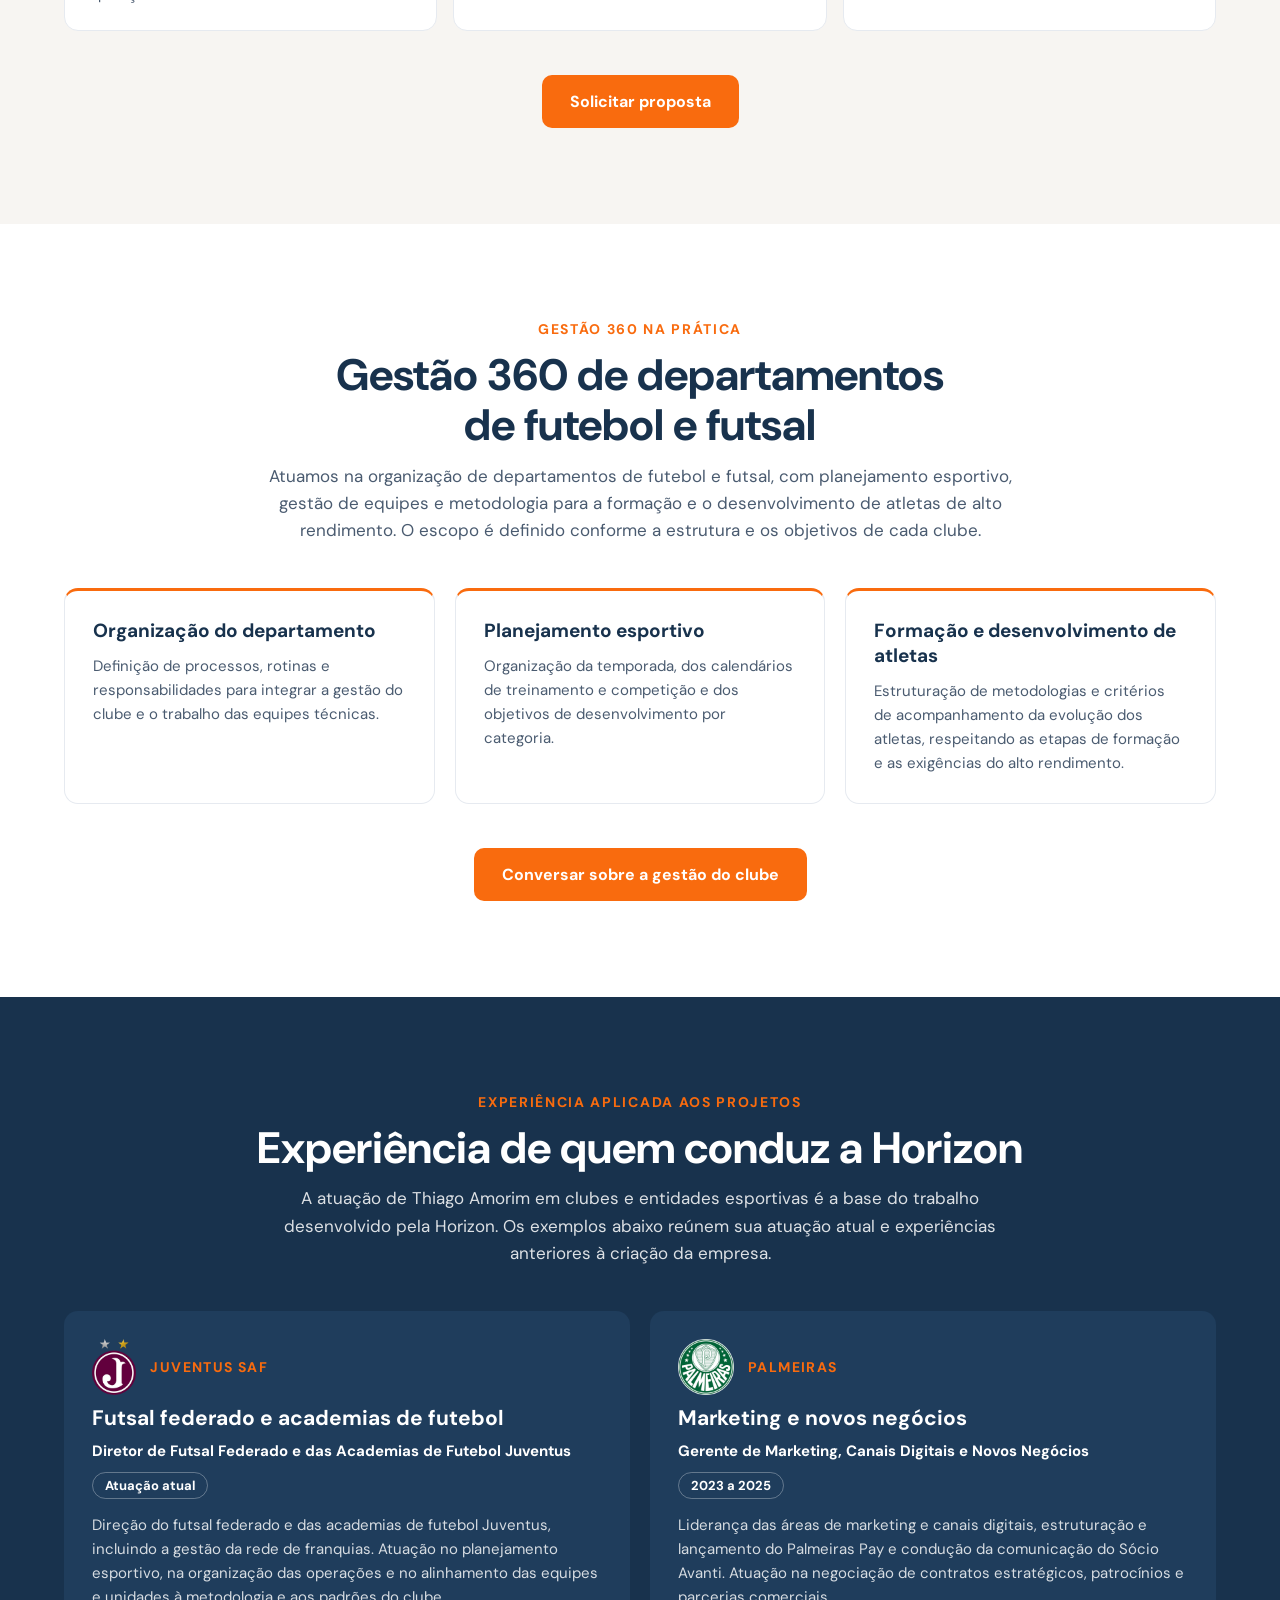
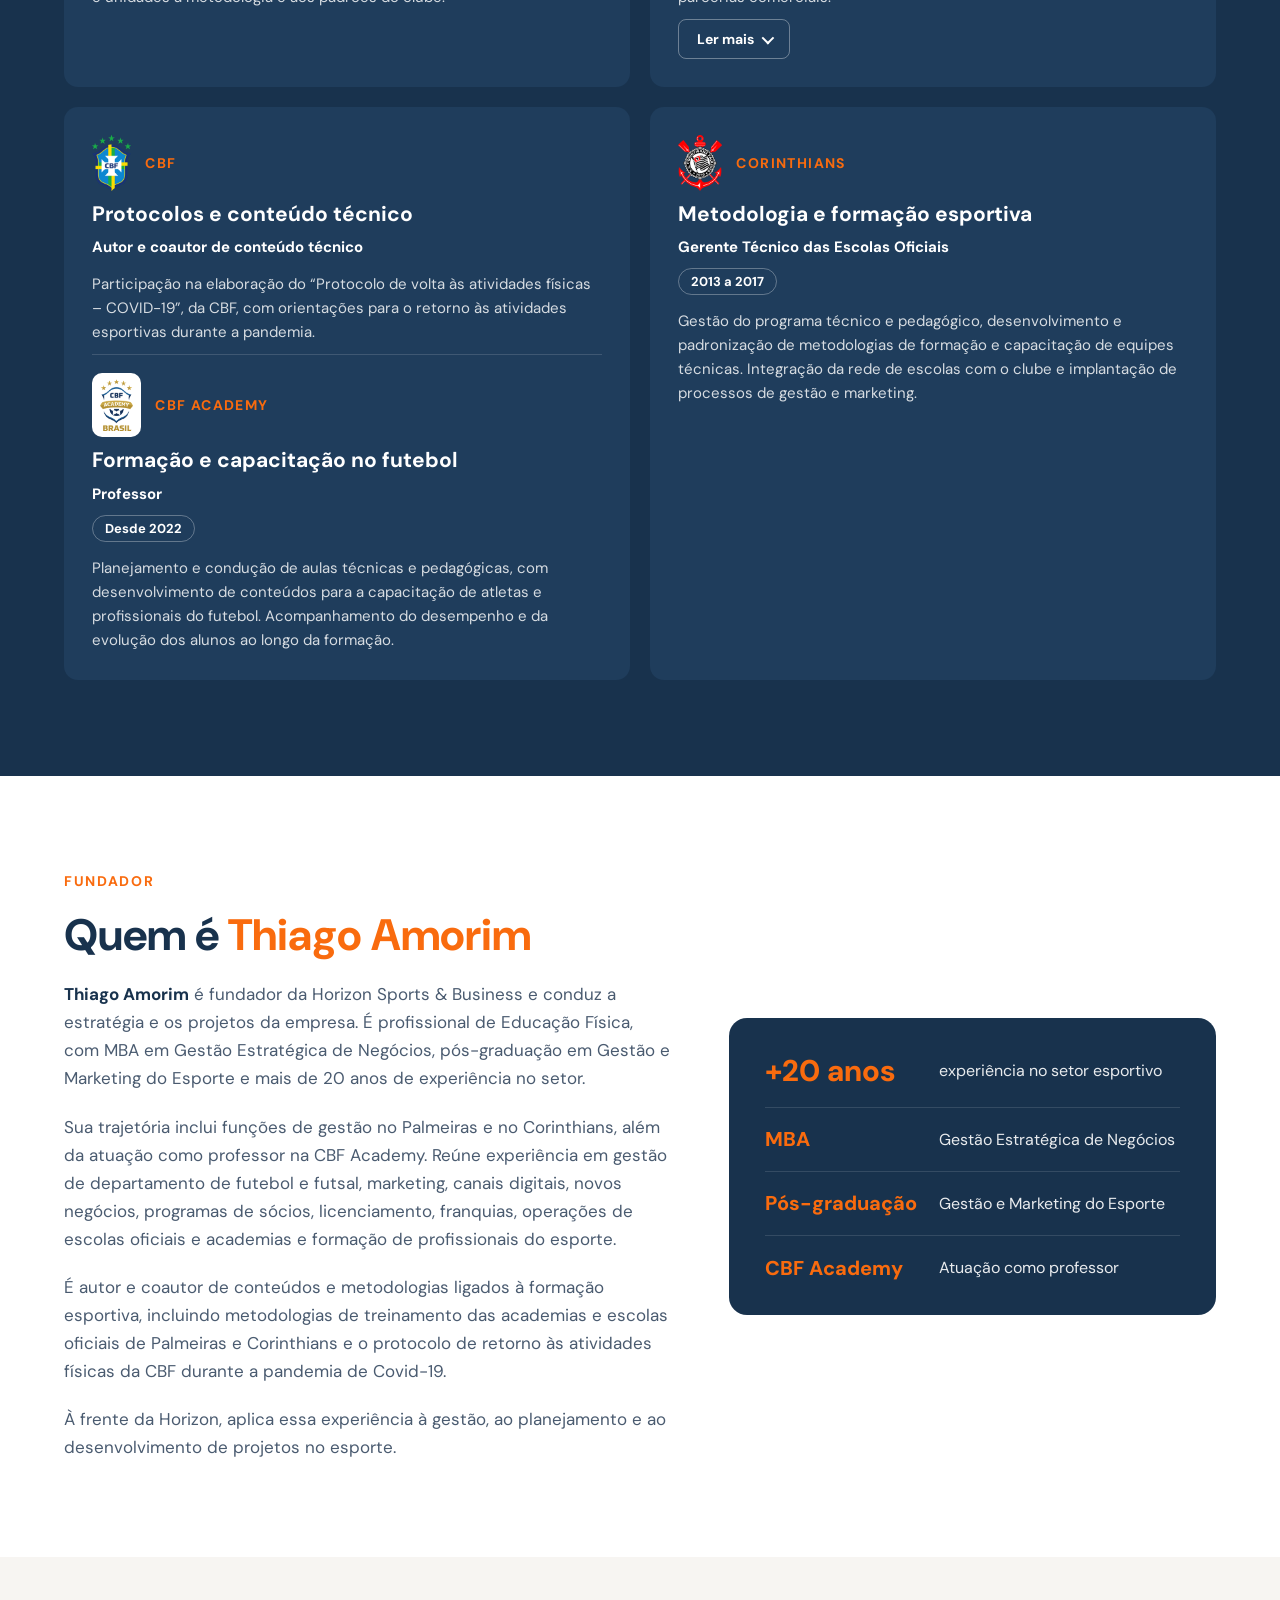
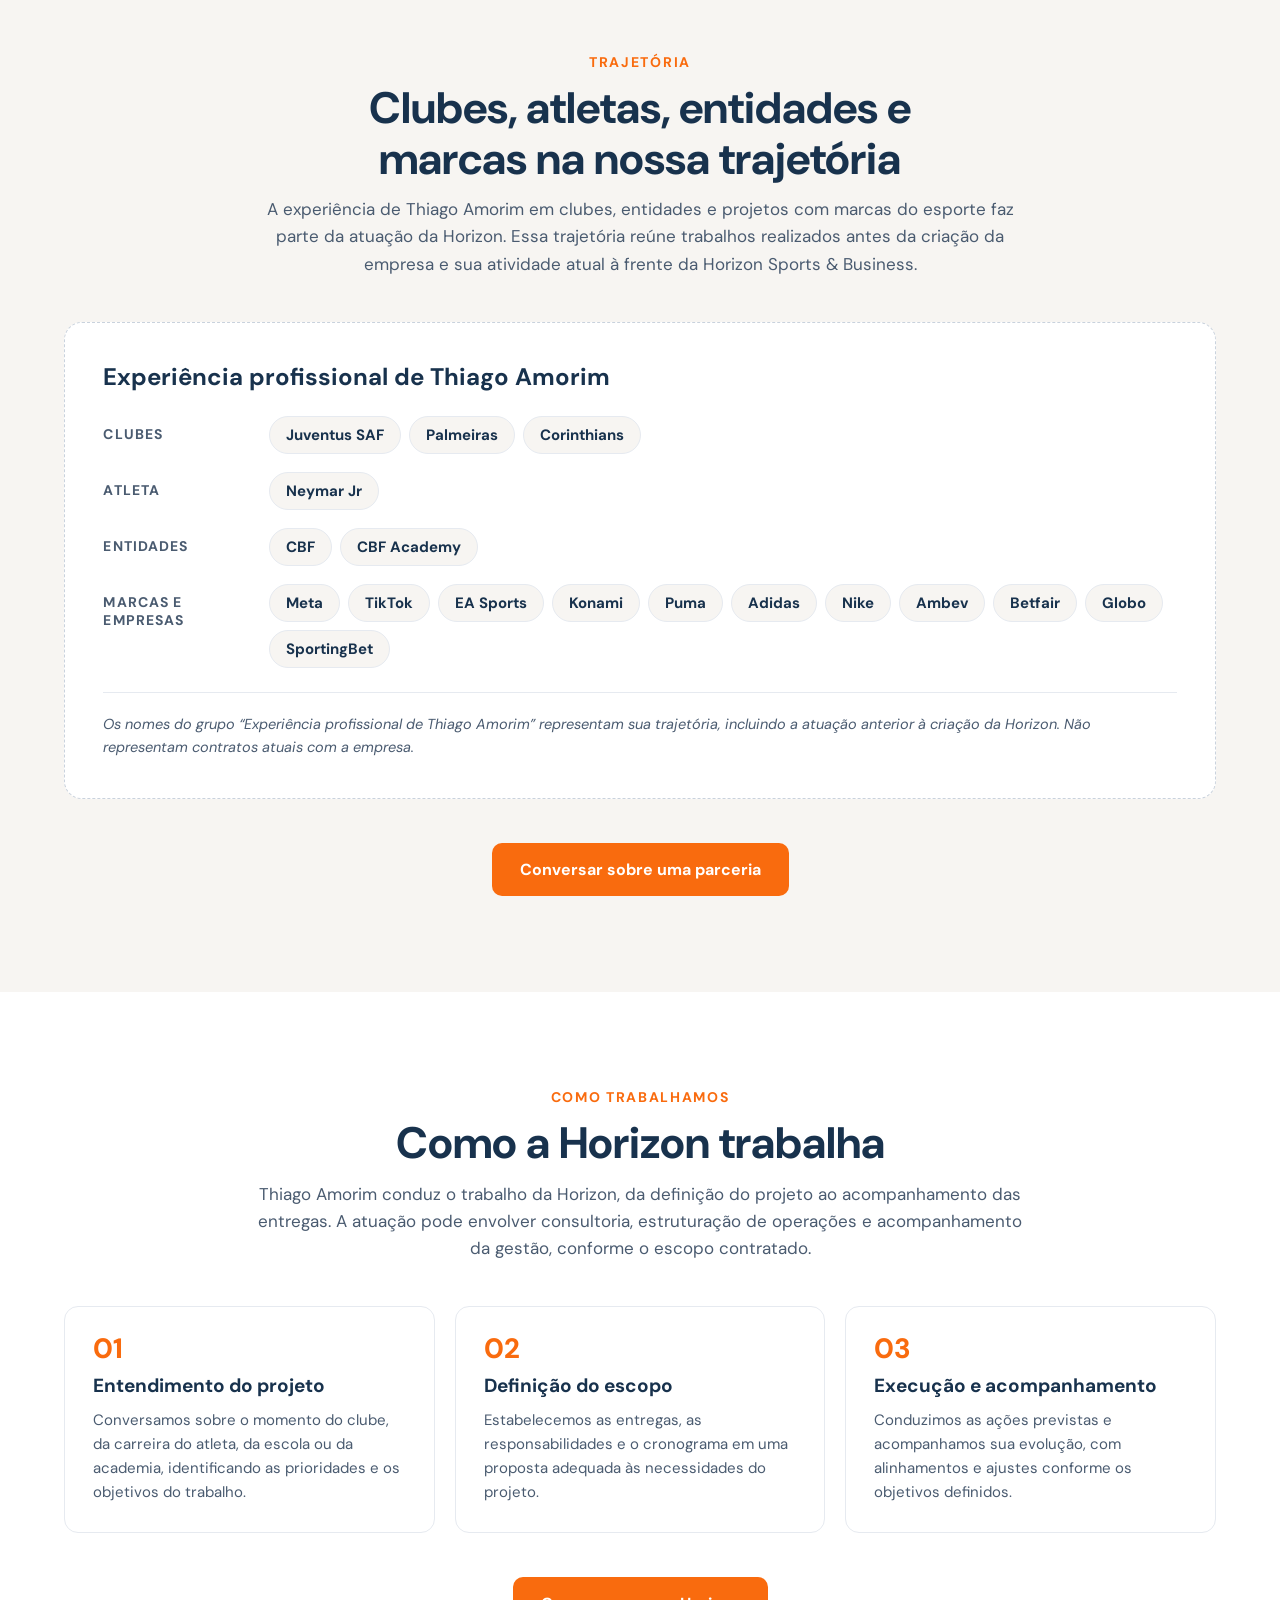
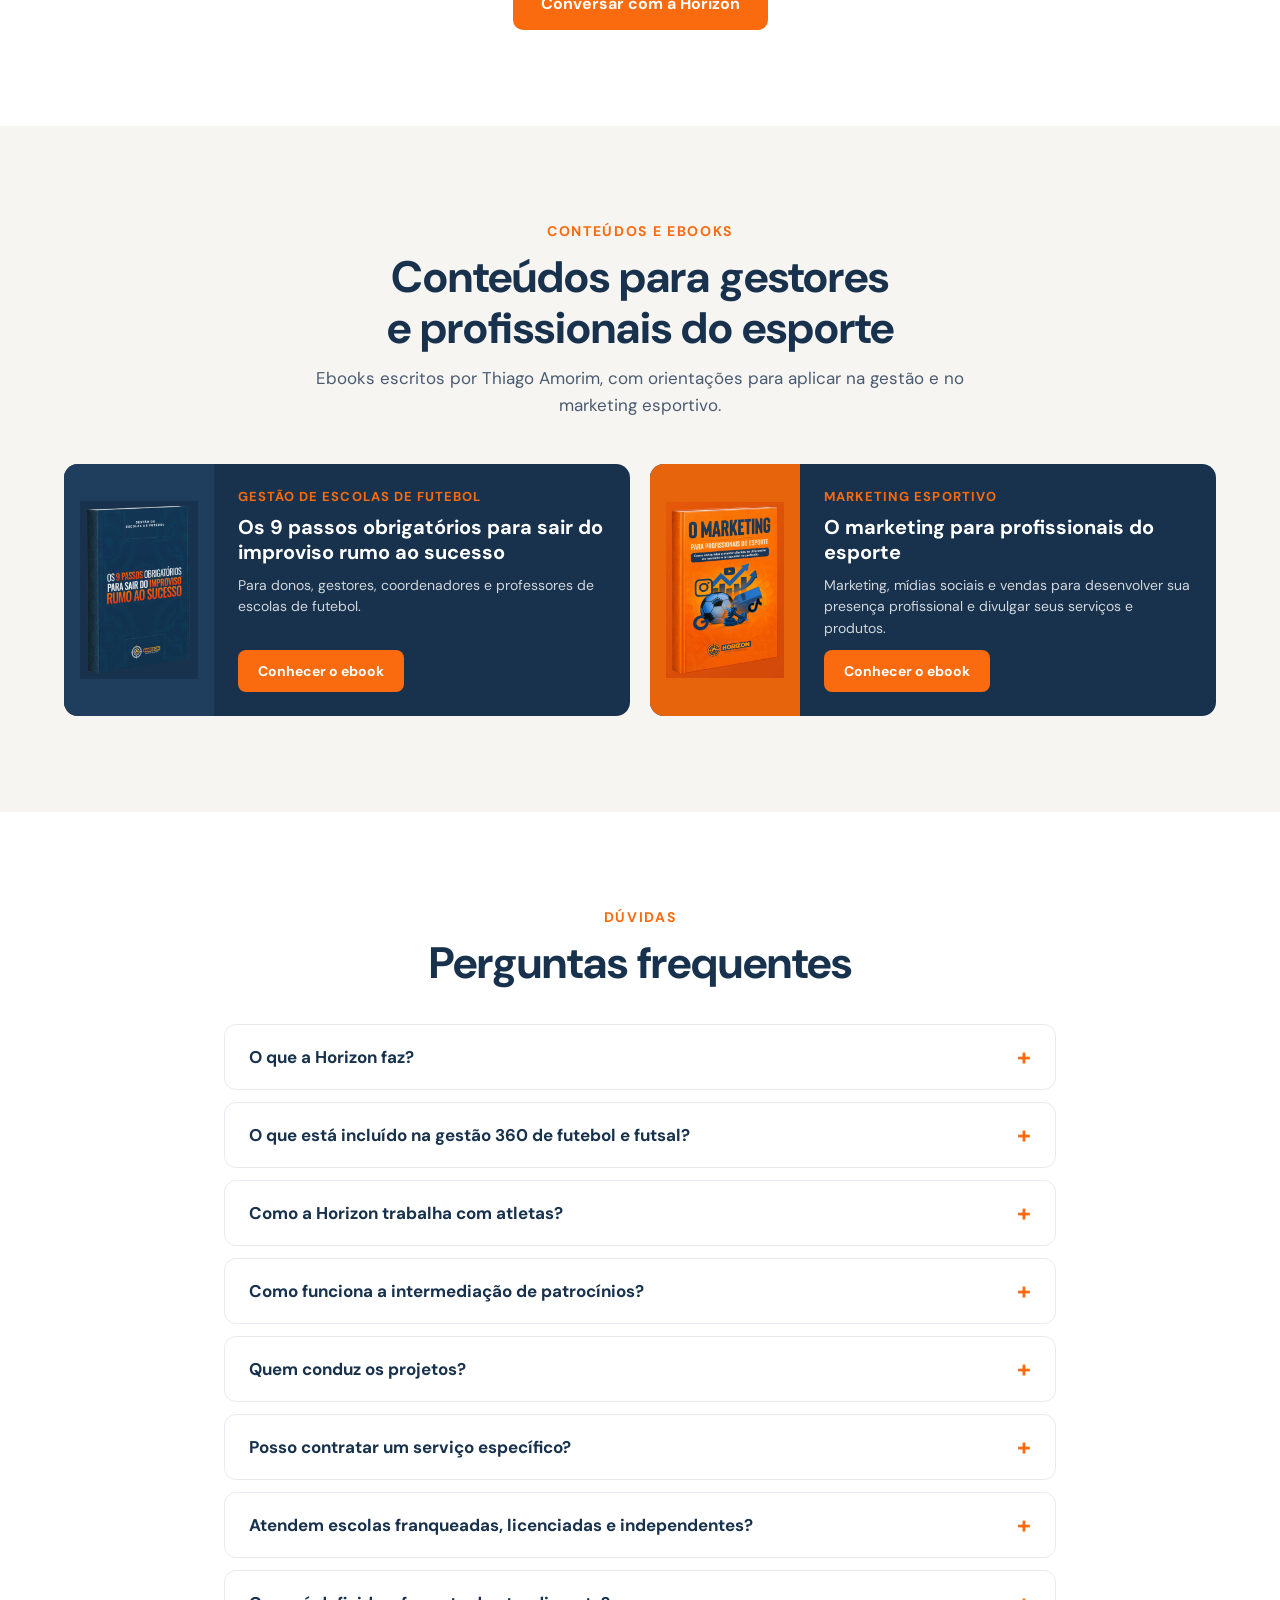
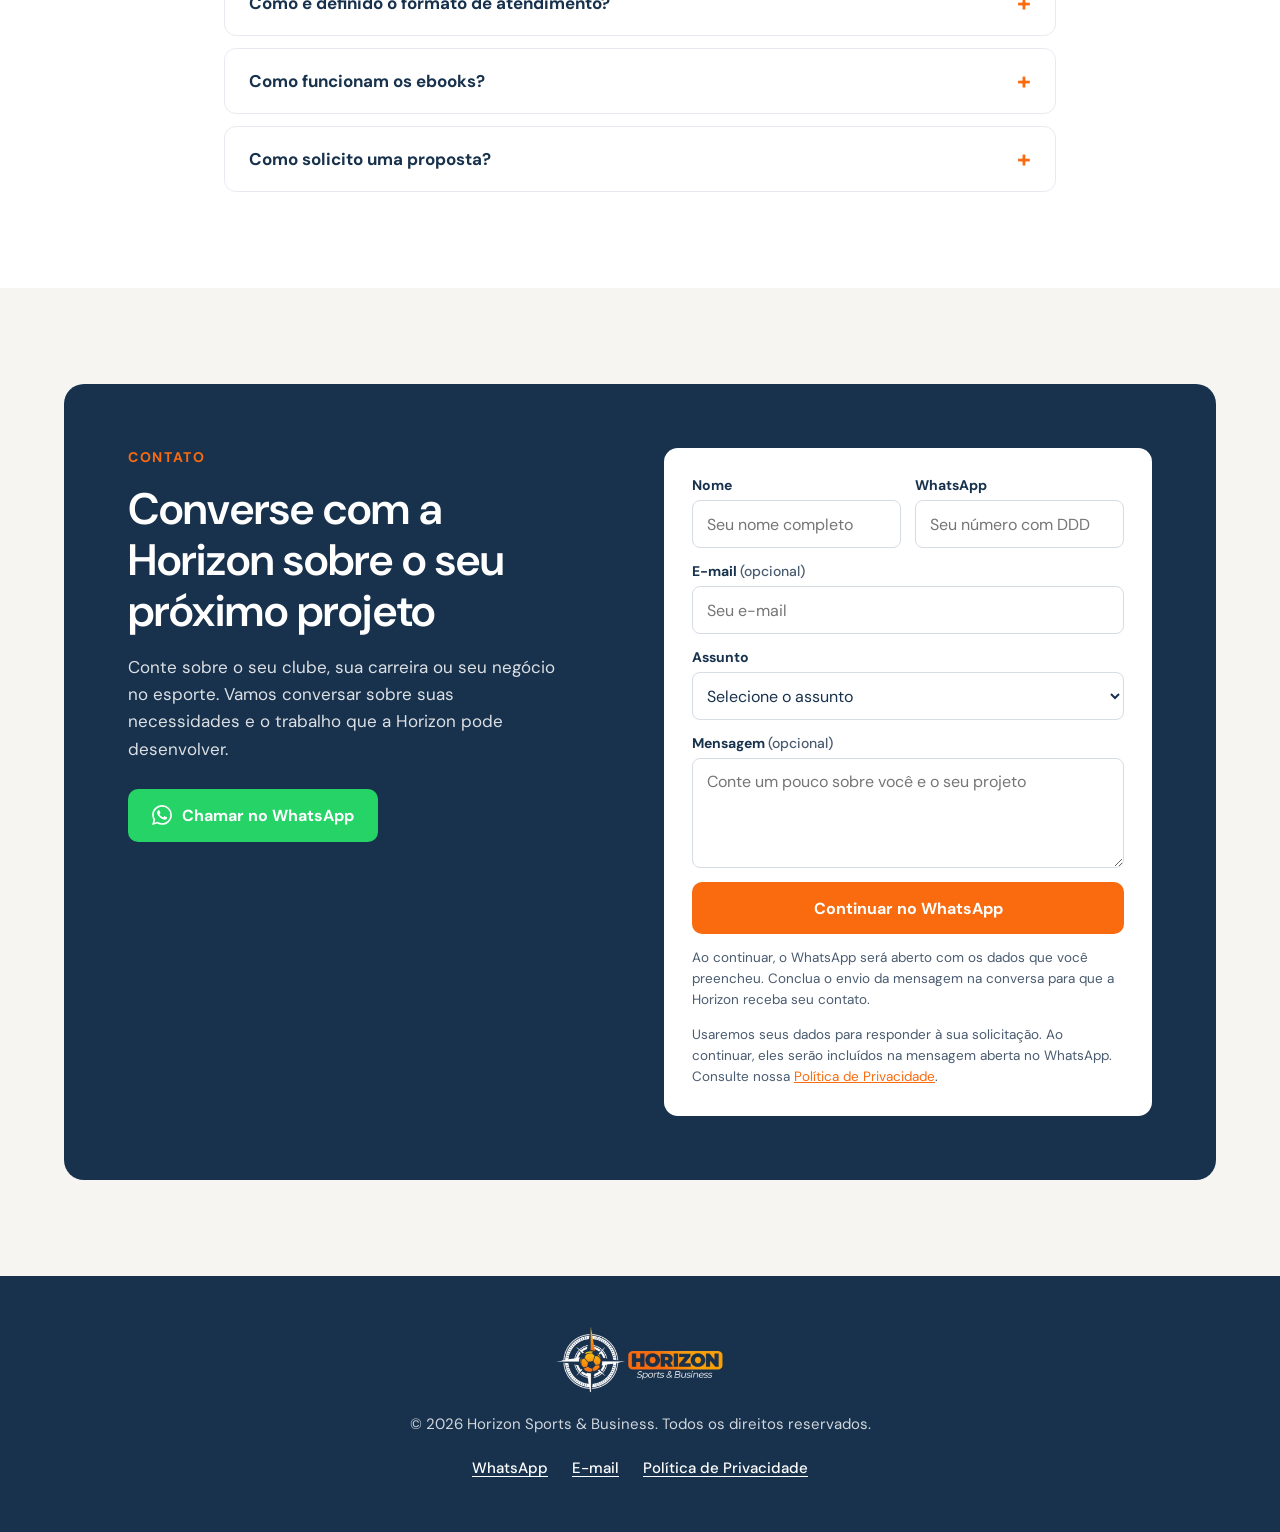
==== commit dc44b89f: "Amplia seção de experiência: CBF, terceiro bloco do Palmeiras e logos - Novo cartão CBF (CBF e CBF A" ====
--- a/index.html
+++ b/index.html
@@ -152,7 +152,7 @@
         <h2 class="h2">Experiência de quem conduz a Horizon</h2>
         <p class="sub">A atuação de Thiago Amorim em clubes e entidades esportivas é a base do trabalho desenvolvido pela Horizon. Os exemplos abaixo reúnem sua atuação atual e experiências anteriores à criação da empresa.</p>
       </div>
-      <div class="grid-3">
+      <div class="grid-xp">
         <article class="xp">
           <div class="xp-head"><img class="xp-logo" src="assets/logos/juventus.png" alt="Escudo do Juventus" width="133" height="168" loading="lazy"><span class="club">Juventus SAF</span></div>
           <h3>Futsal federado e academias de futebol</h3>
@@ -162,16 +162,37 @@
         </article>
         <article class="xp">
           <div class="xp-head"><img class="xp-logo" src="assets/logos/palmeiras.png" alt="Escudo do Palmeiras" width="168" height="168" loading="lazy"><span class="club">Palmeiras</span></div>
-          <h3>Marketing, licenciamento e novos negócios</h3>
+          <h3>Marketing e novos negócios</h3>
+          <p class="role">Gerente de Marketing, Canais Digitais e Novos Negócios</p>
+          <span class="period">2023 a 2025</span>
+          <p>Liderança das áreas de marketing e canais digitais, estruturação e lançamento do Palmeiras Pay e condução da comunicação do Sócio Avanti. Atuação na negociação de contratos estratégicos, patrocínios e parcerias comerciais.</p>
+          <div class="xp-more" id="xp-more-palmeiras">
+            <div class="xp-job">
+              <h3>Licenciamento, varejo e franquias</h3>
+              <p class="role">Gerente de Licenciamento, Varejo e Franquias</p>
+              <span class="period">2022</span>
+              <p>Gestão das operações de licenciamento de marca, e-commerce e franquias de lojas e escolas oficiais. Desenvolvimento de parcerias e ampliação do portfólio de produtos, com acompanhamento de indicadores e da operação comercial.</p>
+            </div>
+            <div class="xp-job">
+              <h3>Operações e escolas oficiais</h3>
+              <p class="role">Gerente de Operações, Administrativo e Pedagógico</p>
+              <span class="period">2017 a 2021</span>
+              <p>Estruturação do modelo de escolas oficiais do clube, incluindo processos e padrões para todas as áreas. Expansão da rede para mais de 30 unidades, com faturamento superior a R$ 1 milhão/ano. Gestão operacional, de equipes e de formação de treinadores, garantindo manutenção do padrão de qualidade. Condução do relacionamento com franqueados, pais e comunidade local, fortalecendo a imagem do clube. Desenvolvimento de programas de treinamento alinhados à filosofia do Palmeiras.</p>
+            </div>
+          </div>
+          <button type="button" class="xp-toggle" aria-expanded="false" aria-controls="xp-more-palmeiras">Ler mais</button>
+        </article>
+        <article class="xp">
+          <div class="xp-head"><img class="xp-logo" src="assets/logos/cbf.png" alt="Escudo da CBF" width="118" height="168" loading="lazy"><span class="club">CBF</span></div>
+          <h3>Protocolos e conteúdo técnico</h3>
+          <p class="role">Autor e coautor de conteúdo técnico</p>
+          <p>Participação na elaboração do &ldquo;Protocolo de volta às atividades físicas – COVID-19&rdquo;, da CBF, com orientações para o retorno às atividades esportivas durante a pandemia.</p>
           <div class="xp-job">
-            <p class="role">Gerente de Marketing, Canais Digitais e Novos Negócios</p>
-            <span class="period">2023 a 2025</span>
-            <p>Liderança das áreas de marketing e canais digitais, estruturação e lançamento do Palmeiras Pay e condução da comunicação do Sócio Avanti. Atuação na negociação de contratos estratégicos, patrocínios e parcerias comerciais.</p>
-          </div>
-          <div class="xp-job">
-            <p class="role">Gerente de Licenciamento, Varejo e Franquias</p>
-            <span class="period">2022</span>
-            <p>Gestão das operações de licenciamento de marca, e-commerce e franquias de lojas e escolas oficiais. Desenvolvimento de parcerias e ampliação do portfólio de produtos, com acompanhamento de indicadores e da operação comercial.</p>
+            <div class="xp-head"><img class="xp-logo on-light" src="assets/logos/cbf-academy.png" alt="Logo da CBF Academy" width="107" height="168" loading="lazy"><span class="club">CBF Academy</span></div>
+            <h3>Formação e capacitação no futebol</h3>
+            <p class="role">Professor</p>
+            <span class="period">Desde 2022</span>
+            <p>Planejamento e condução de aulas técnicas e pedagógicas, com desenvolvimento de conteúdos para a capacitação de atletas e profissionais do futebol. Acompanhamento do desempenho e da evolução dos alunos ao longo da formação.</p>
           </div>
         </article>
         <article class="xp">
@@ -393,6 +414,16 @@
 });
 document.addEventListener('keydown', function (e) { if (e.key === 'Escape') setMenu(false); });
 
+// Cartões de experiência: "Ler mais" / "Ler menos"
+document.querySelectorAll('.xp-toggle').forEach(function (btn) {
+  var box = document.getElementById(btn.getAttribute('aria-controls'));
+  btn.addEventListener('click', function () {
+    var open = box.classList.toggle('open');
+    btn.setAttribute('aria-expanded', open);
+    btn.textContent = open ? 'Ler menos' : 'Ler mais';
+  });
+});
+
 // FAQ: um item aberto por vez (fallback para navegadores sem <details name>)
 document.querySelectorAll('.faq details').forEach(function (d, _, all) {
   d.addEventListener('toggle', function () {
--- a/assets/style.css
+++ b/assets/style.css
@@ -69,6 +69,7 @@
 /* ---------- Grids ---------- */
 .grid-3{display:grid;grid-template-columns:repeat(3,1fr);gap:20px}
 .grid-2{display:grid;grid-template-columns:repeat(2,1fr);gap:20px}
+.grid-xp{display:grid;grid-template-columns:repeat(2,1fr);gap:20px}
 /* cinco cartões: 3 + 2, com a ordem de leitura 01 → 05 preservada */
 .grid-5{display:grid;grid-template-columns:repeat(6,1fr);gap:20px}
 .grid-5>*{grid-column:span 2}
@@ -104,12 +105,20 @@
 .xp{background:var(--navy-2);border-radius:14px;padding:28px;display:flex;flex-direction:column;gap:10px}
 .xp-head{display:flex;align-items:center;gap:14px;min-height:56px}
 .xp-logo{height:56px;width:auto;flex-shrink:0}
+.xp-logo.on-light{box-sizing:content-box;background:#fff;border-radius:10px;padding:6px 8px;height:52px}
 .xp .club{color:var(--orange);font-weight:700;font-size:14px;letter-spacing:.1em;text-transform:uppercase}
 .xp h3{font-size:21px;font-weight:700;line-height:1.25}
 .xp .role{font-size:15px;font-weight:700;line-height:1.4;color:#fff}
 .xp .period{align-self:flex-start;font-size:13px;font-weight:700;color:#fff;border:1px solid rgba(255,255,255,.3);border-radius:999px;padding:4px 12px}
 .xp-job{display:flex;flex-direction:column;gap:10px;padding-top:18px;border-top:1px solid rgba(255,255,255,.14)}
-.xp p:last-child{font-size:15px;line-height:1.6;color:rgba(255,255,255,.82);margin-top:4px}
+.xp-more{display:flex;flex-direction:column;gap:20px}
+.js .xp-more:not(.open){display:none}
+.xp-toggle{display:none;align-self:flex-start;align-items:center;gap:8px;margin-top:auto;background:transparent;color:#fff;border:1.5px solid rgba(255,255,255,.35);border-radius:8px;padding:10px 18px;font-size:14px;font-weight:700;cursor:pointer;transition:border-color .15s}
+.xp-toggle::after{content:"";width:7px;height:7px;border-right:2px solid currentColor;border-bottom:2px solid currentColor;transform:rotate(45deg) translateY(-2px);transition:transform .2s}
+.xp-toggle[aria-expanded="true"]::after{transform:rotate(-135deg) translateY(-2px)}
+.xp-toggle:hover{border-color:#fff}
+.js .xp-toggle{display:inline-flex}
+.xp p:not(.role){font-size:15px;line-height:1.6;color:rgba(255,255,255,.82);margin-top:4px}
 
 /* ---------- Fundador ---------- */
 .about{display:grid;grid-template-columns:1.25fr 1fr;gap:56px;align-items:center}
@@ -234,7 +243,7 @@
   .js .nav a.cta{margin:8px 0 0;text-align:center}
   .logo img{height:56px}
   .hero,.about,.contact{grid-template-columns:1fr}
-  .grid-3{grid-template-columns:1fr}
+  .grid-3,.grid-xp{grid-template-columns:1fr}
   .career-row{grid-template-columns:1fr;gap:8px}
   .career dt{padding-top:0}
 }
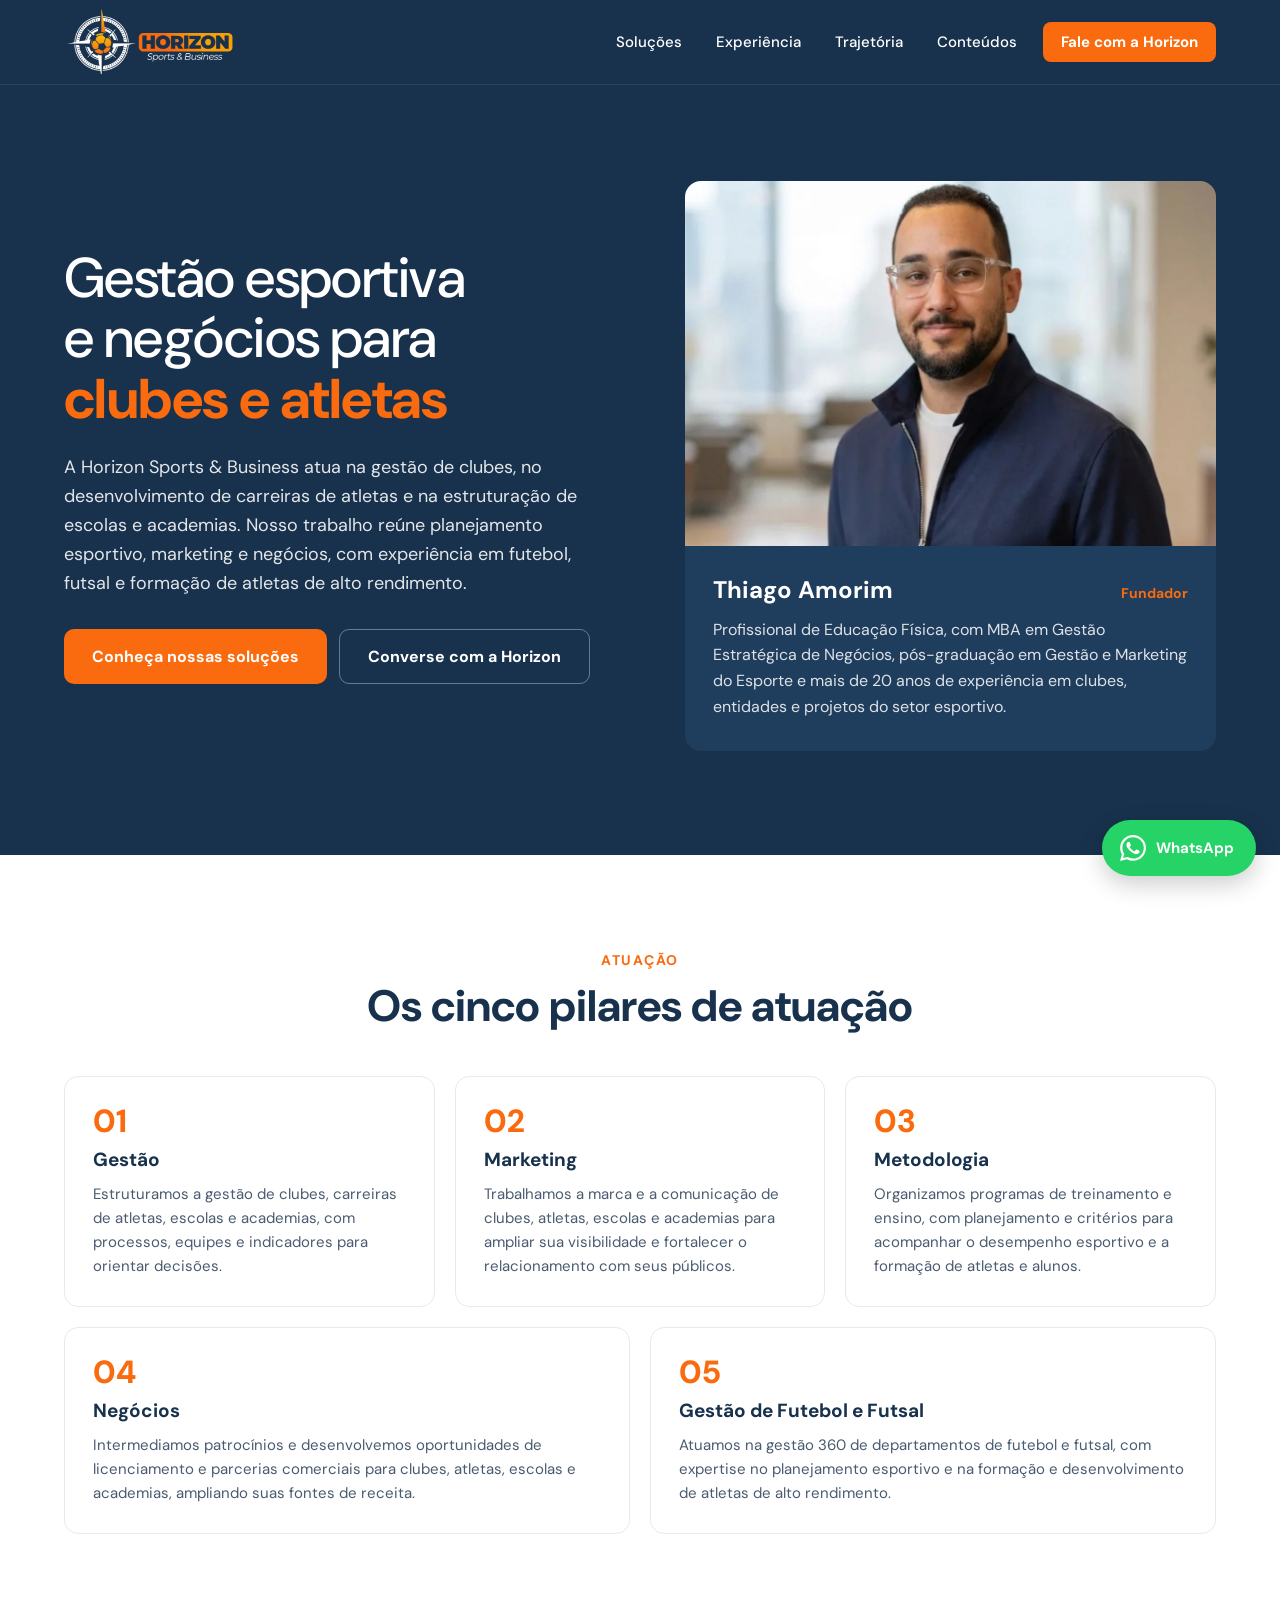
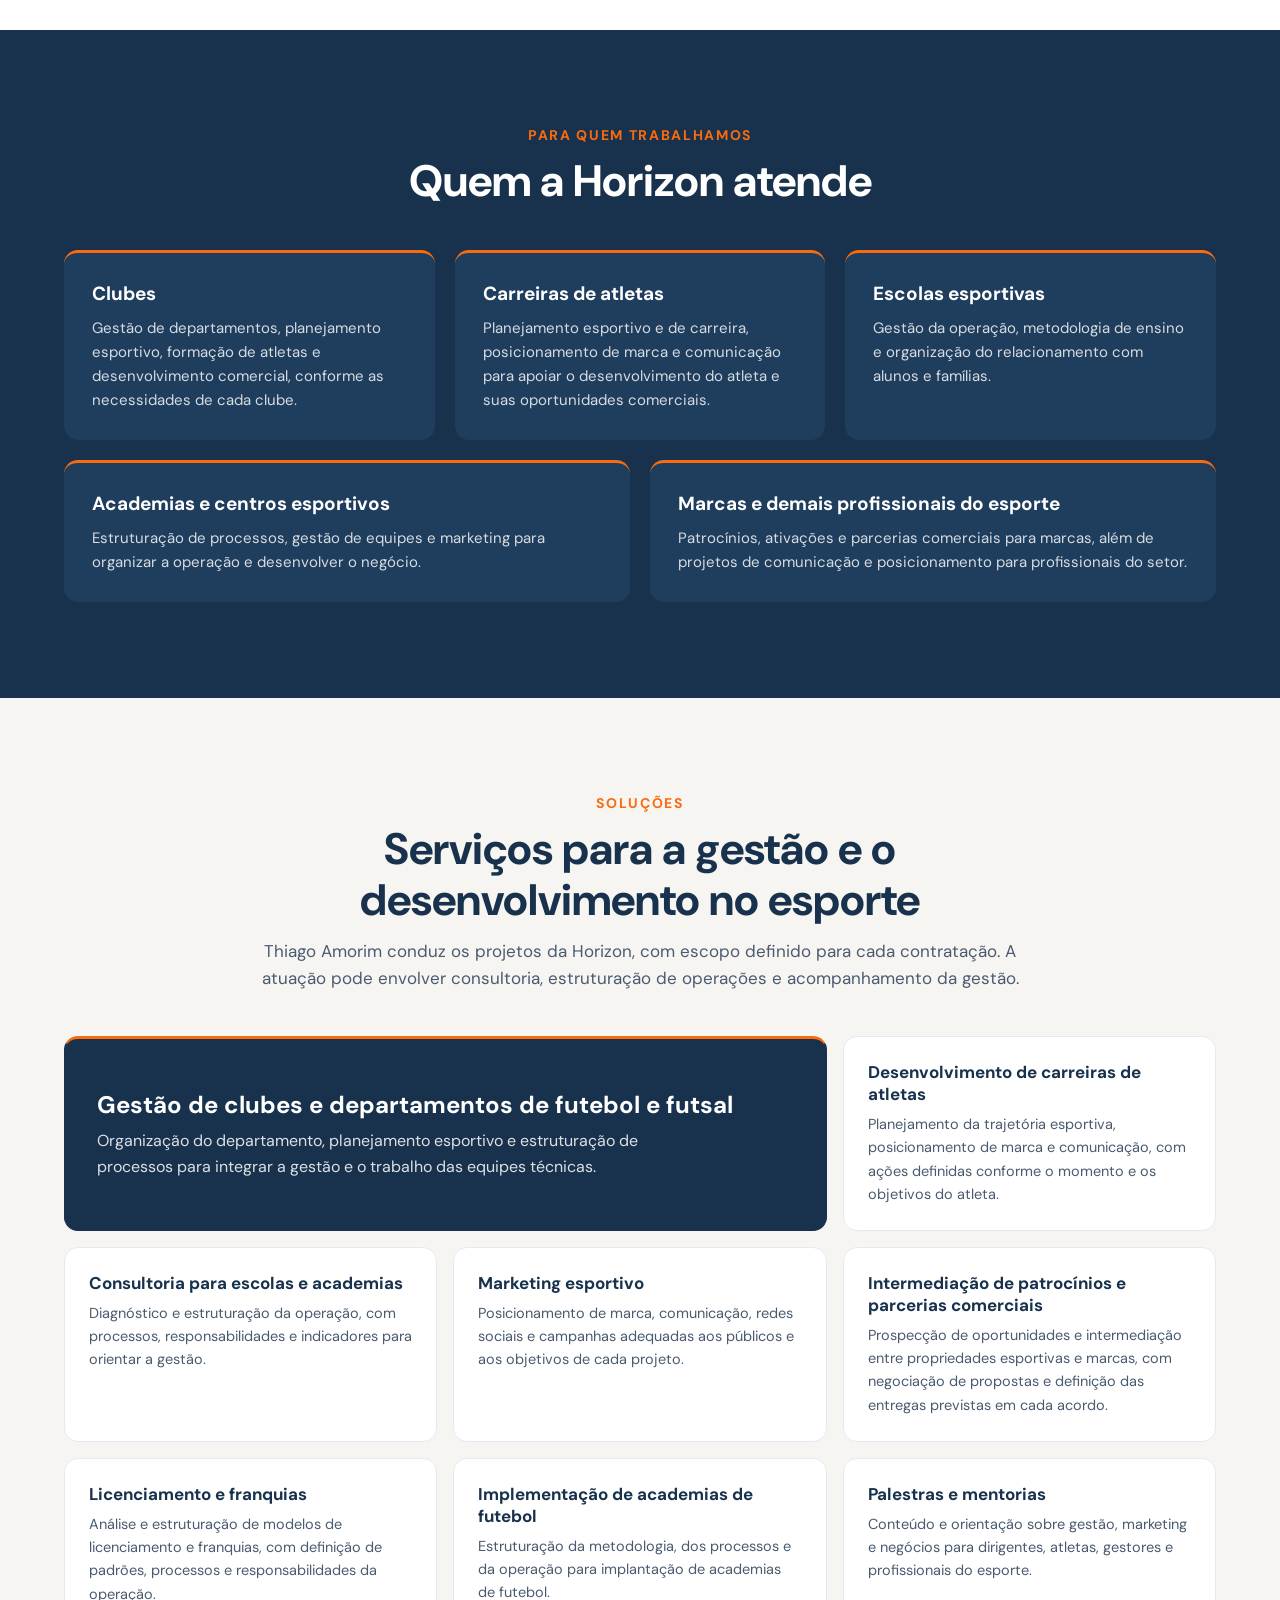
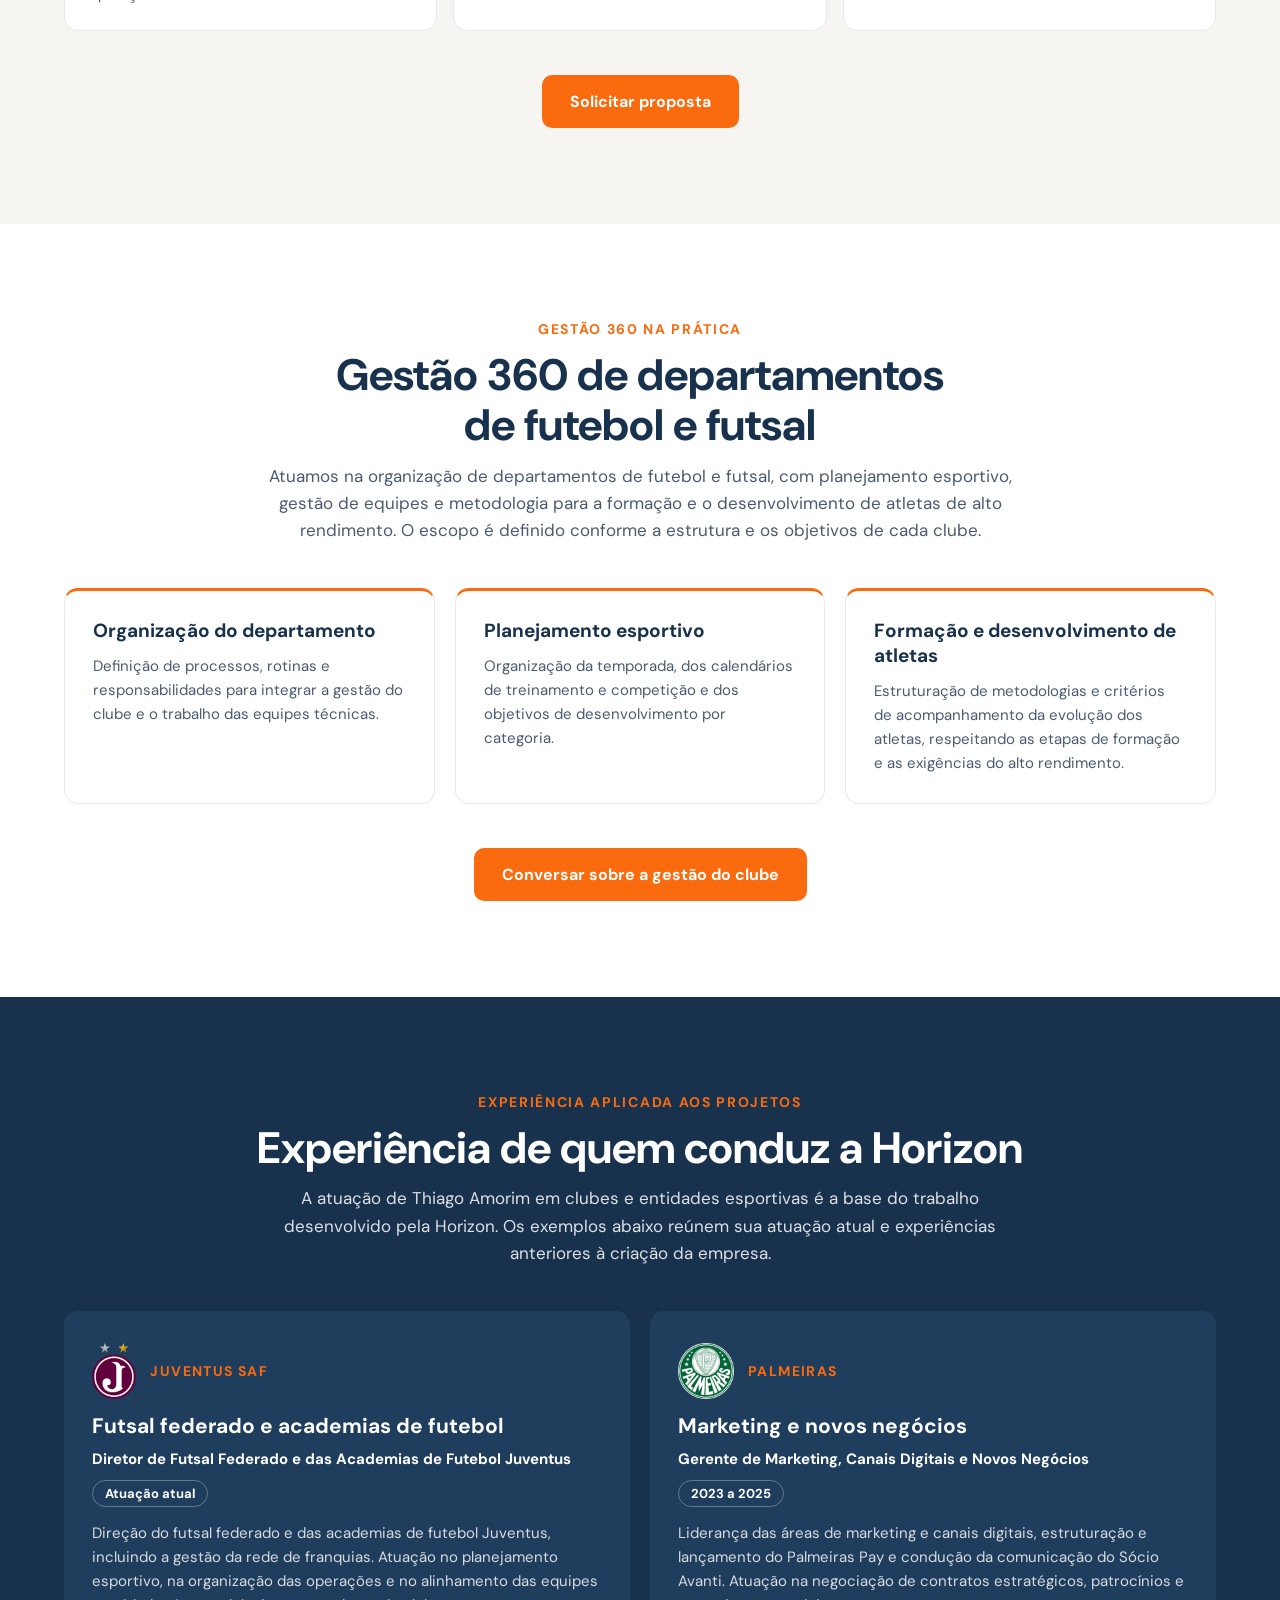
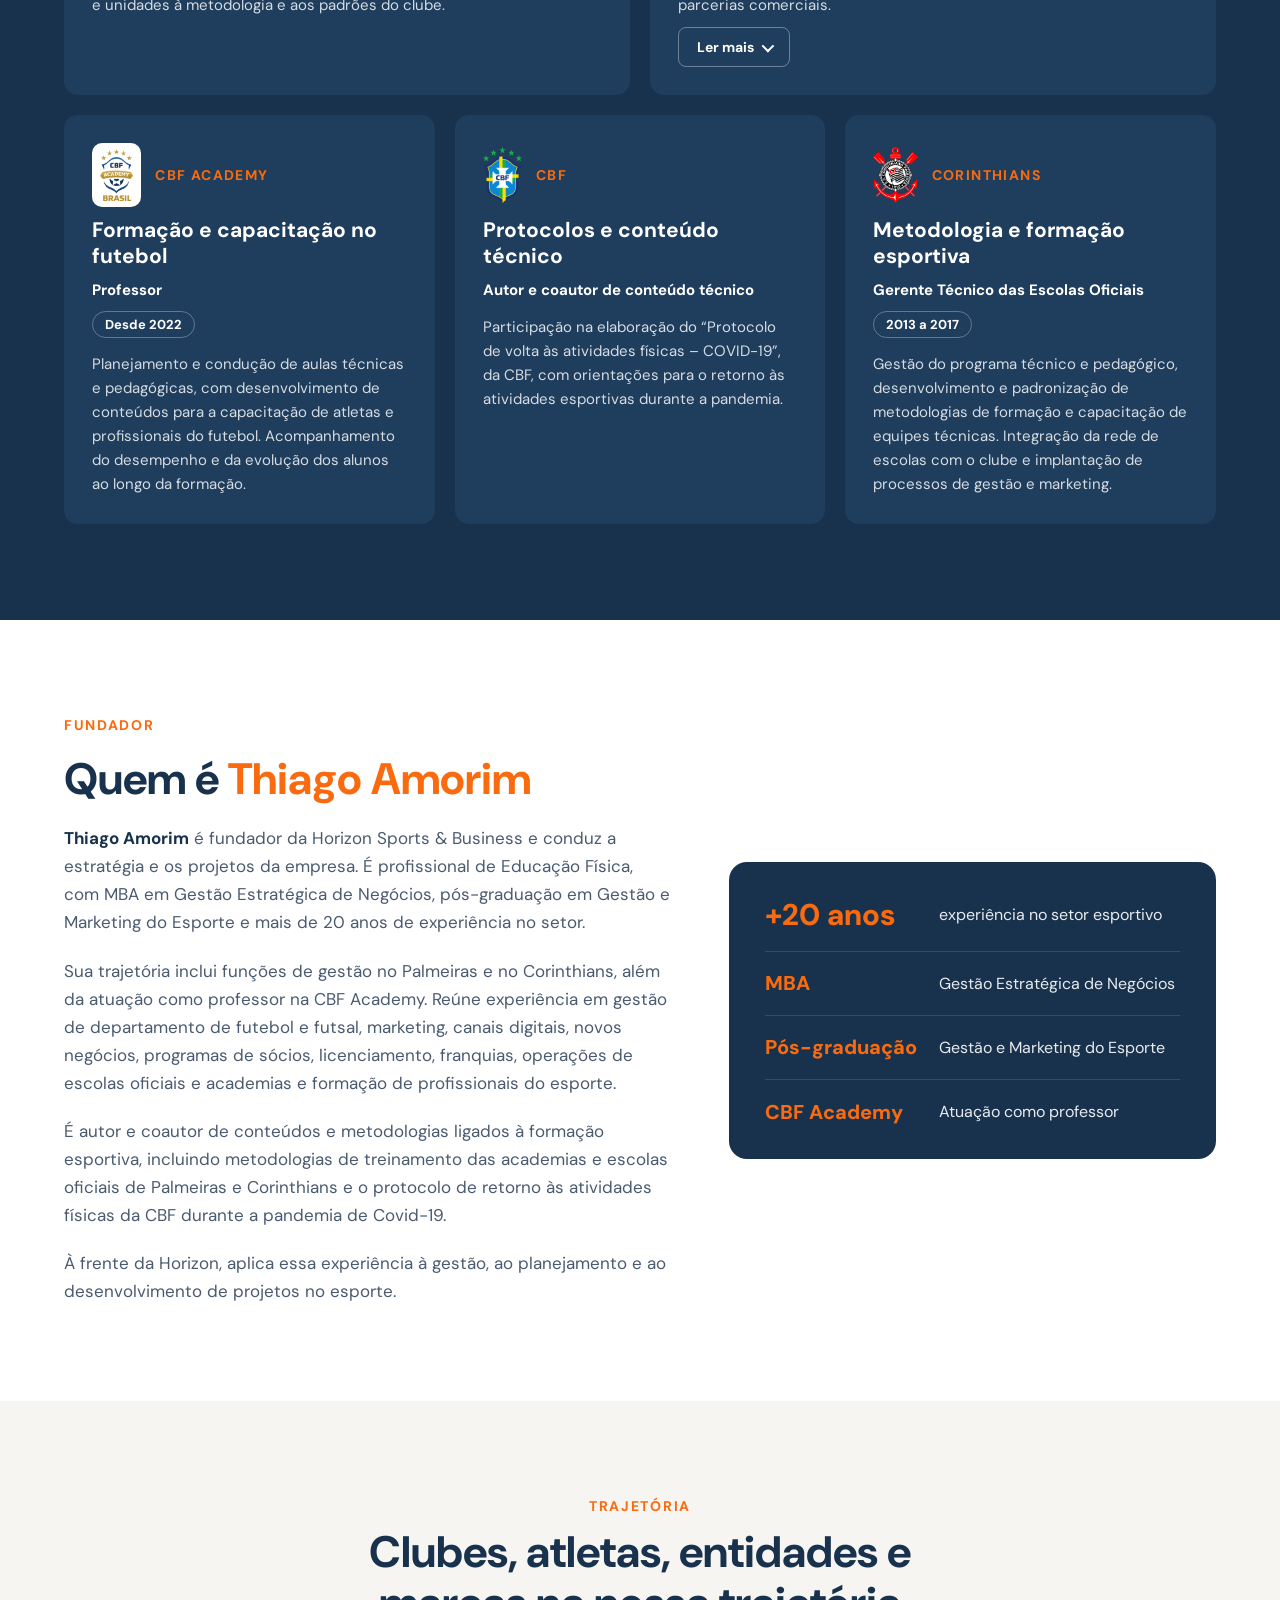
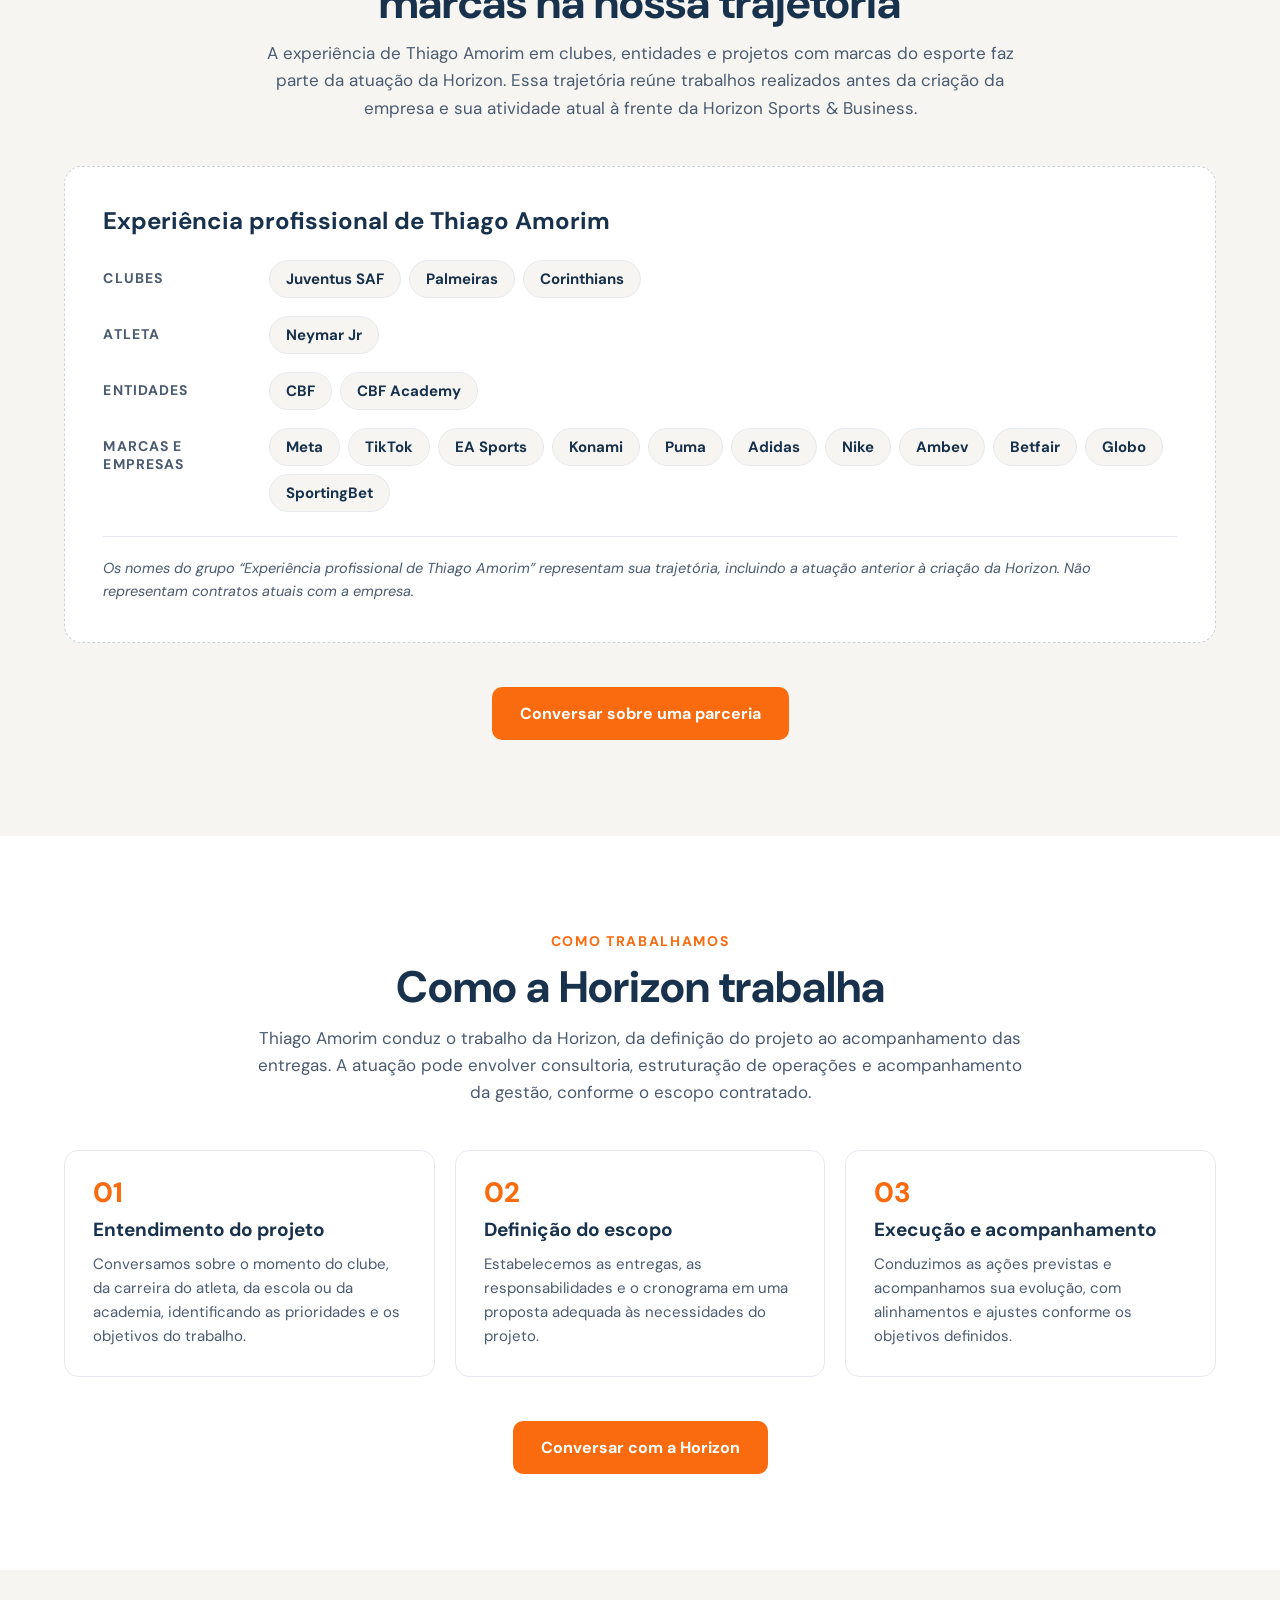
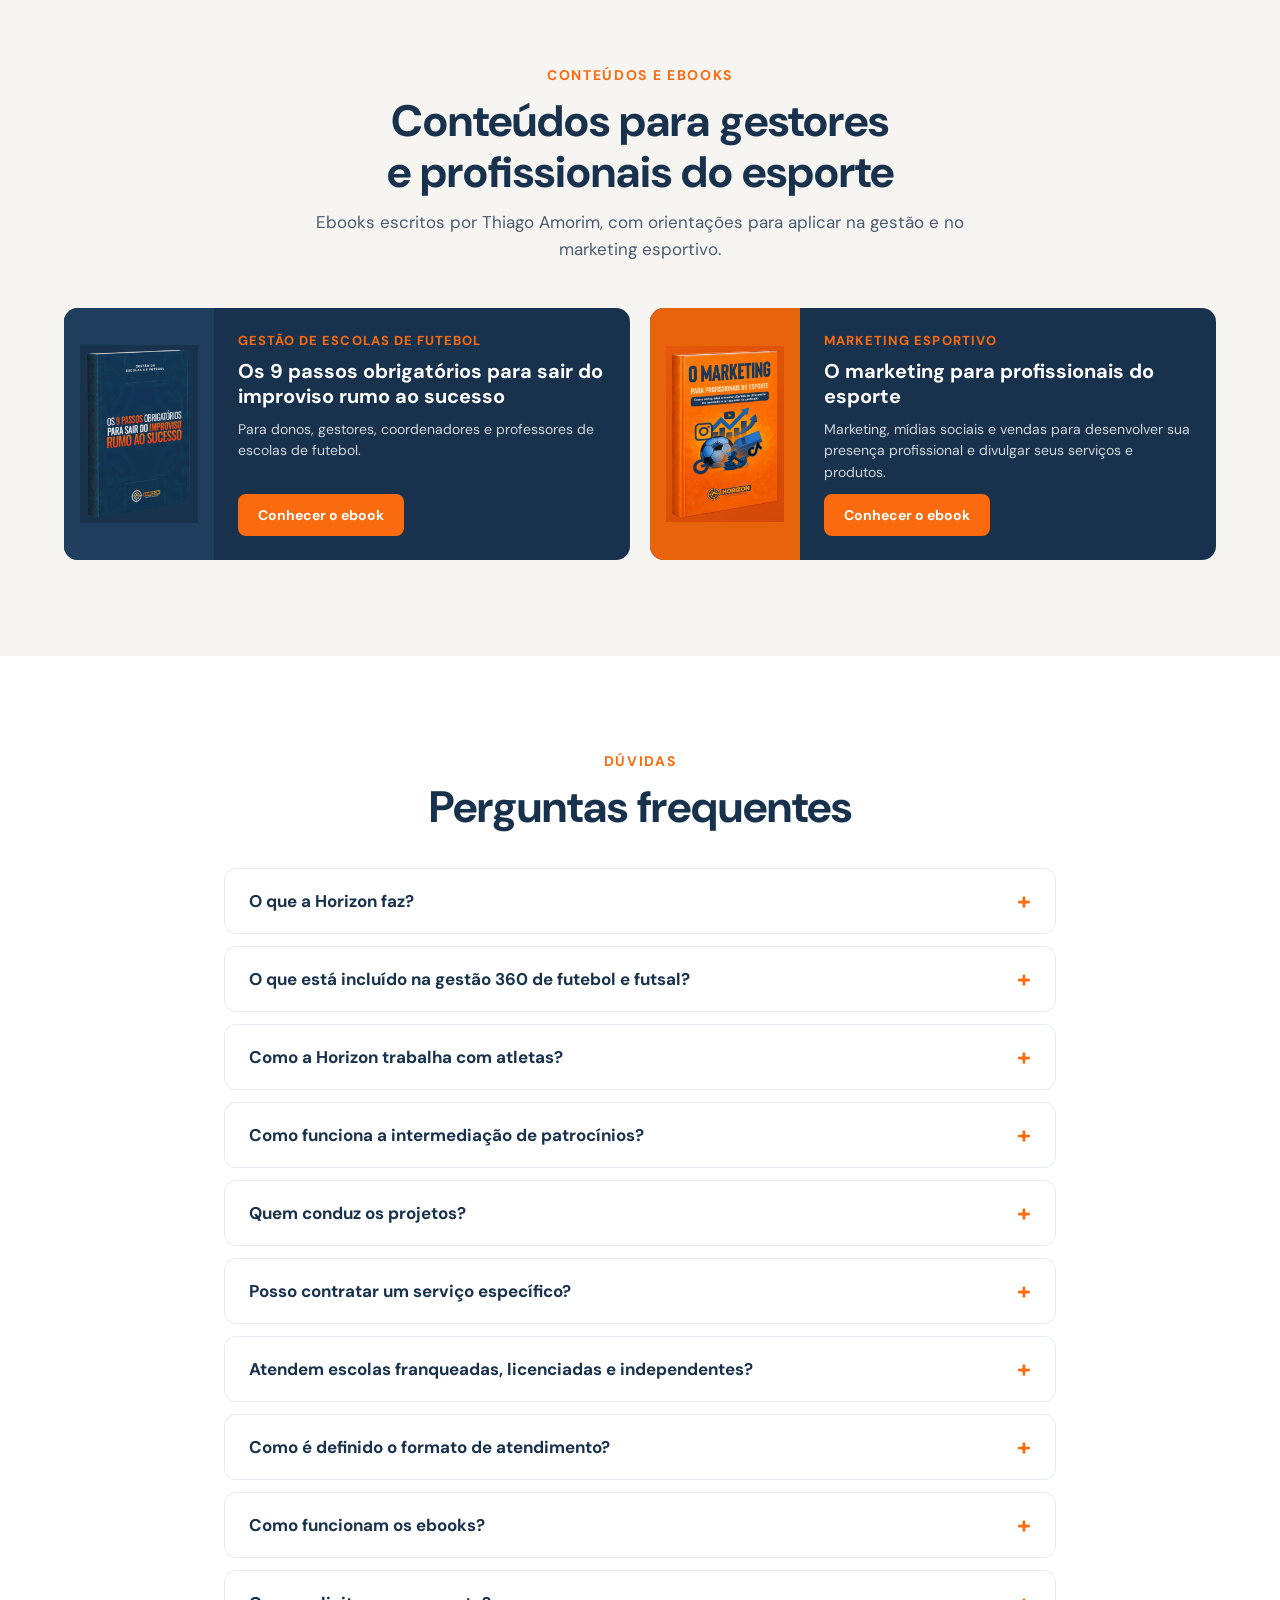
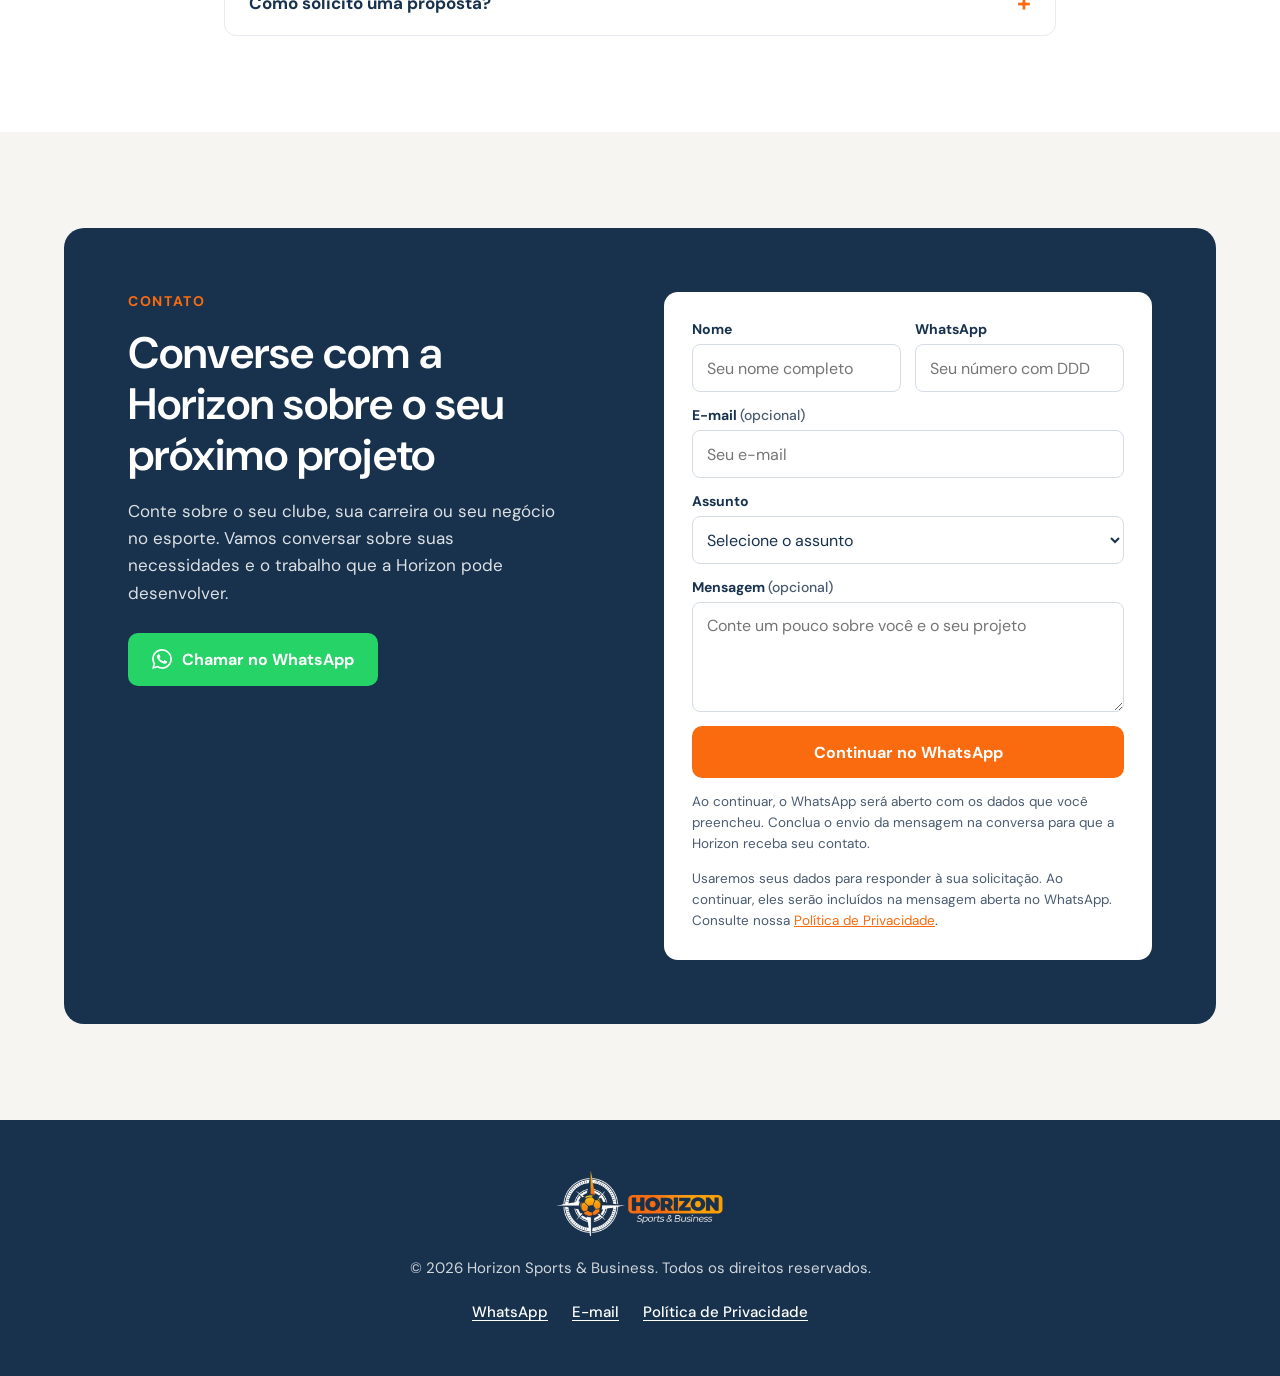
==== commit b7c29278: "Separa cartões da CBF e reorganiza grade de experiência - CBF Academy e CBF passam a ser cartões ind" ====
--- a/index.html
+++ b/index.html
@@ -183,17 +183,17 @@
           <button type="button" class="xp-toggle" aria-expanded="false" aria-controls="xp-more-palmeiras">Ler mais</button>
         </article>
         <article class="xp">
+          <div class="xp-head"><img class="xp-logo on-light" src="assets/logos/cbf-academy.png" alt="Logo da CBF Academy" width="107" height="168" loading="lazy"><span class="club">CBF Academy</span></div>
+          <h3>Formação e capacitação no futebol</h3>
+          <p class="role">Professor</p>
+          <span class="period">Desde 2022</span>
+          <p>Planejamento e condução de aulas técnicas e pedagógicas, com desenvolvimento de conteúdos para a capacitação de atletas e profissionais do futebol. Acompanhamento do desempenho e da evolução dos alunos ao longo da formação.</p>
+        </article>
+        <article class="xp">
           <div class="xp-head"><img class="xp-logo" src="assets/logos/cbf.png" alt="Escudo da CBF" width="118" height="168" loading="lazy"><span class="club">CBF</span></div>
           <h3>Protocolos e conteúdo técnico</h3>
           <p class="role">Autor e coautor de conteúdo técnico</p>
           <p>Participação na elaboração do &ldquo;Protocolo de volta às atividades físicas – COVID-19&rdquo;, da CBF, com orientações para o retorno às atividades esportivas durante a pandemia.</p>
-          <div class="xp-job">
-            <div class="xp-head"><img class="xp-logo on-light" src="assets/logos/cbf-academy.png" alt="Logo da CBF Academy" width="107" height="168" loading="lazy"><span class="club">CBF Academy</span></div>
-            <h3>Formação e capacitação no futebol</h3>
-            <p class="role">Professor</p>
-            <span class="period">Desde 2022</span>
-            <p>Planejamento e condução de aulas técnicas e pedagógicas, com desenvolvimento de conteúdos para a capacitação de atletas e profissionais do futebol. Acompanhamento do desempenho e da evolução dos alunos ao longo da formação.</p>
-          </div>
         </article>
         <article class="xp">
           <div class="xp-head"><img class="xp-logo" src="assets/logos/corinthians.png" alt="Escudo do Corinthians" width="133" height="168" loading="lazy"><span class="club">Corinthians</span></div>
--- a/assets/style.css
+++ b/assets/style.css
@@ -69,7 +69,10 @@
 /* ---------- Grids ---------- */
 .grid-3{display:grid;grid-template-columns:repeat(3,1fr);gap:20px}
 .grid-2{display:grid;grid-template-columns:repeat(2,1fr);gap:20px}
-.grid-xp{display:grid;grid-template-columns:repeat(2,1fr);gap:20px}
+/* experiência: 2 cartões em cima (3 colunas cada) + 3 iguais embaixo (2 colunas cada) */
+.grid-xp{display:grid;grid-template-columns:repeat(6,1fr);gap:20px}
+.grid-xp>*{grid-column:span 2}
+.grid-xp>:nth-child(1),.grid-xp>:nth-child(2){grid-column:span 3}
 /* cinco cartões: 3 + 2, com a ordem de leitura 01 → 05 preservada */
 .grid-5{display:grid;grid-template-columns:repeat(6,1fr);gap:20px}
 .grid-5>*{grid-column:span 2}
@@ -103,7 +106,7 @@
 
 /* ---------- Experiência ---------- */
 .xp{background:var(--navy-2);border-radius:14px;padding:28px;display:flex;flex-direction:column;gap:10px}
-.xp-head{display:flex;align-items:center;gap:14px;min-height:56px}
+.xp-head{display:flex;align-items:center;gap:14px;min-height:64px}
 .xp-logo{height:56px;width:auto;flex-shrink:0}
 .xp-logo.on-light{box-sizing:content-box;background:#fff;border-radius:10px;padding:6px 8px;height:52px}
 .xp .club{color:var(--orange);font-weight:700;font-size:14px;letter-spacing:.1em;text-transform:uppercase}
@@ -225,6 +228,9 @@
   .grid-5>*,.grid-5>:nth-child(4){grid-column:span 1}
   .grid-5>:nth-child(5){grid-column:1/-1}
   .svc-grid{grid-template-columns:repeat(2,1fr)}
+  .grid-xp{grid-template-columns:repeat(2,1fr)}
+  .grid-xp>*,.grid-xp>:nth-child(1),.grid-xp>:nth-child(2){grid-column:span 1}
+  .grid-xp>:nth-child(5){grid-column:1/-1}
   .svc.feat{grid-column:1/-1}
   .svc-grid>.svc:last-child{grid-column:1/-1}
   .grid-2{grid-template-columns:1fr}
@@ -244,6 +250,7 @@
   .logo img{height:56px}
   .hero,.about,.contact{grid-template-columns:1fr}
   .grid-3,.grid-xp{grid-template-columns:1fr}
+  .grid-xp>*,.grid-xp>:nth-child(n){grid-column:auto}
   .career-row{grid-template-columns:1fr;gap:8px}
   .career dt{padding-top:0}
 }
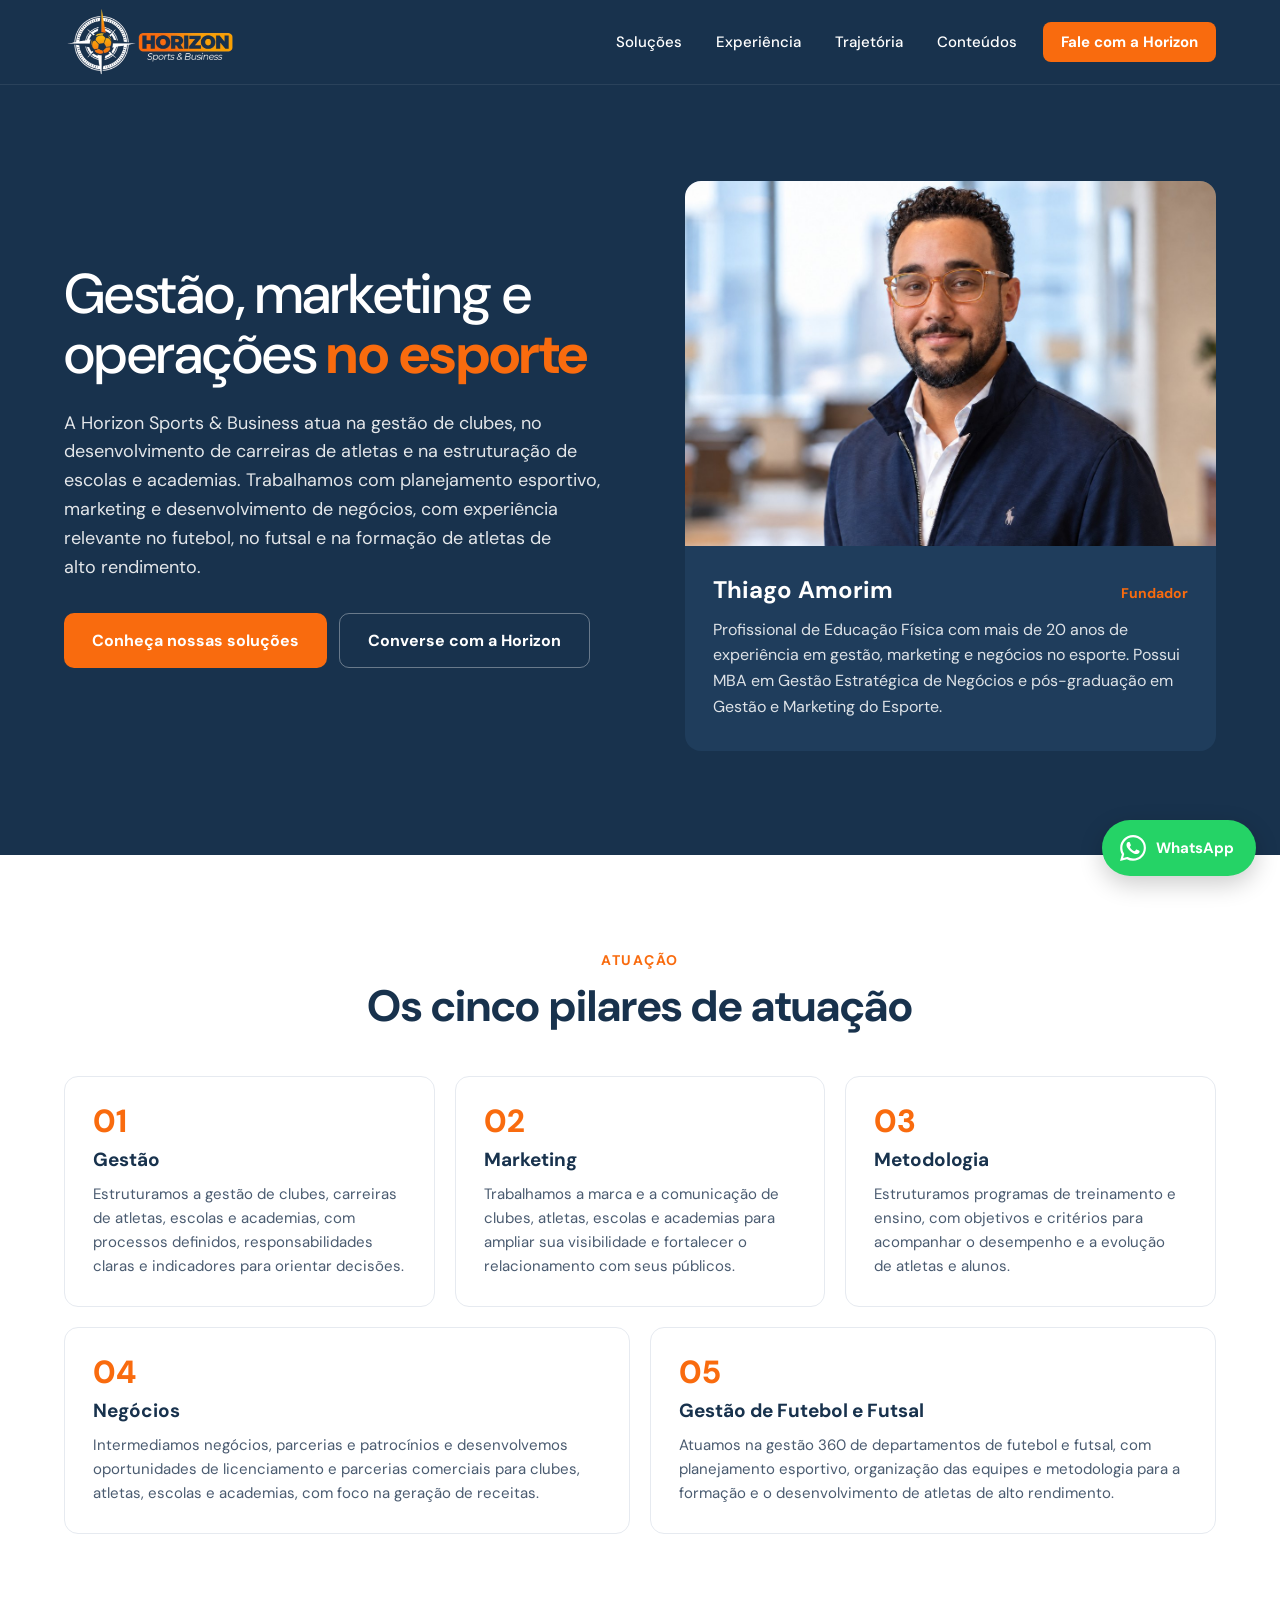
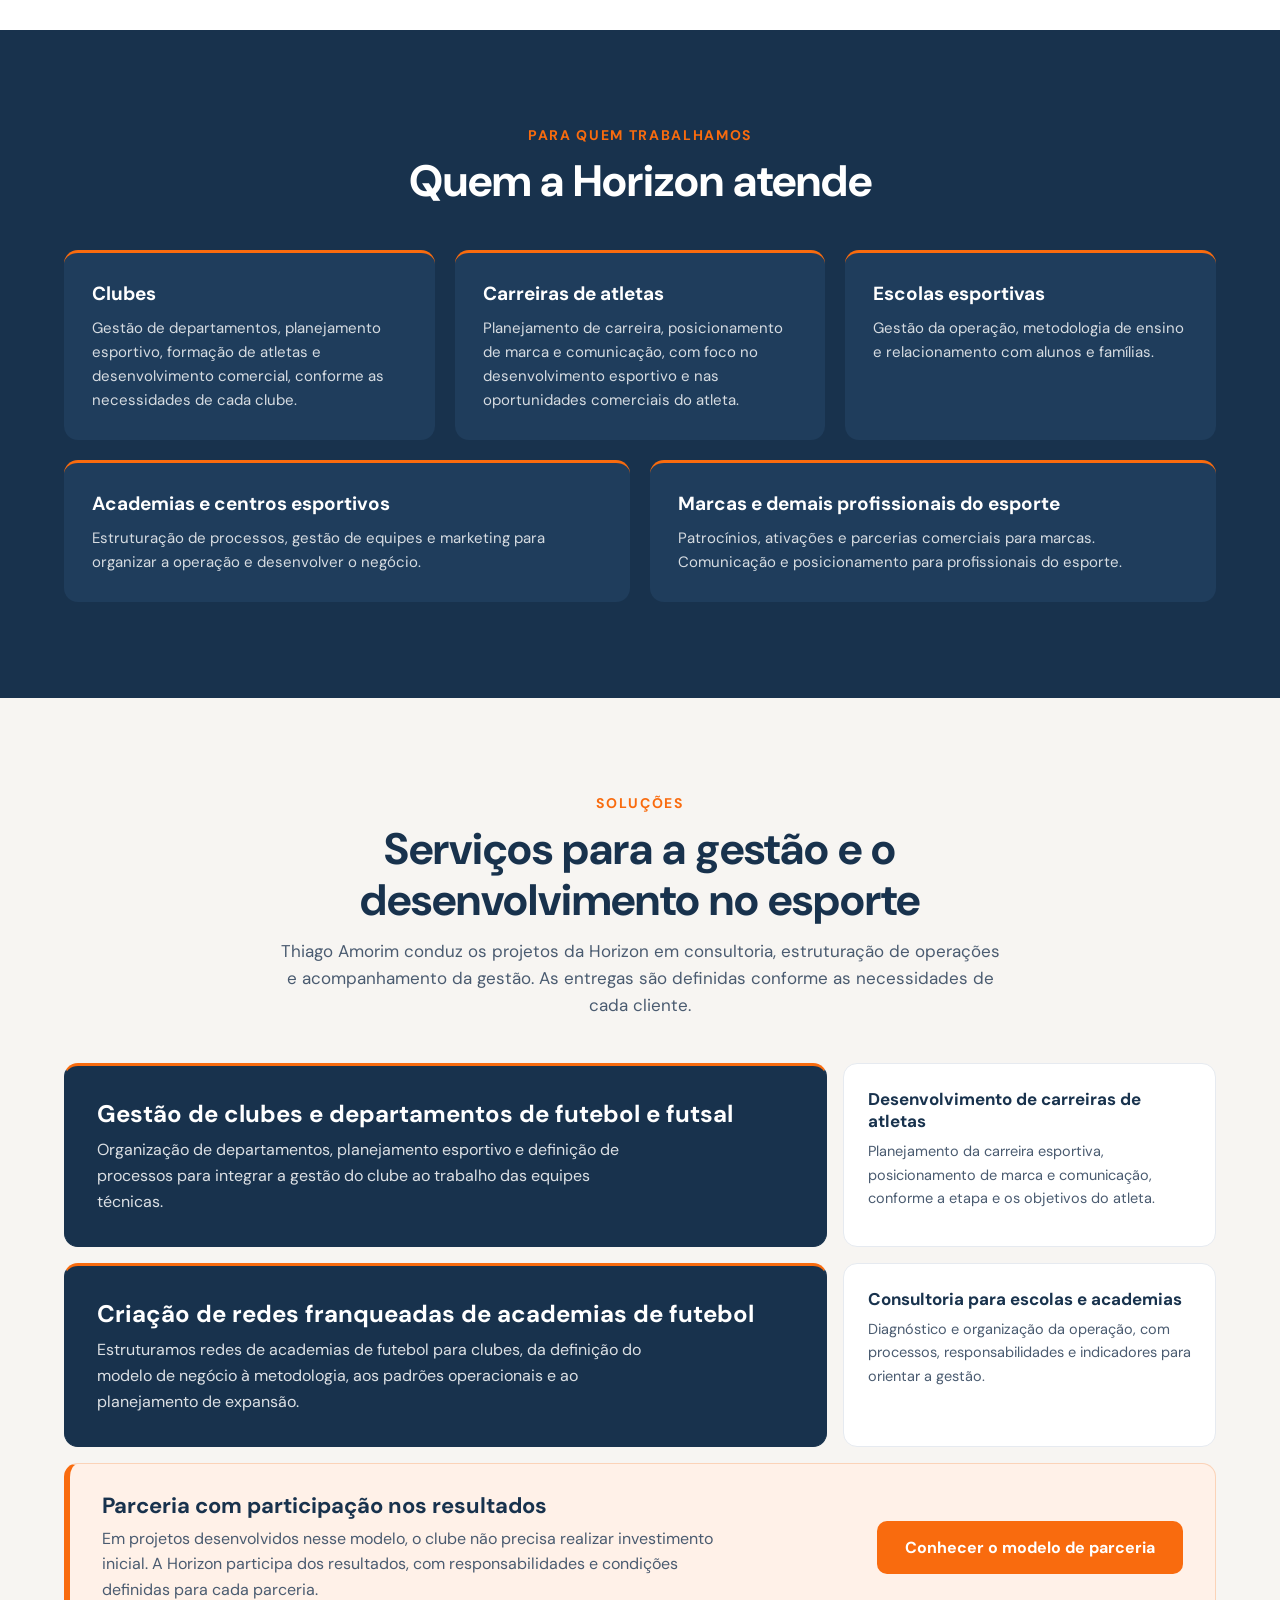
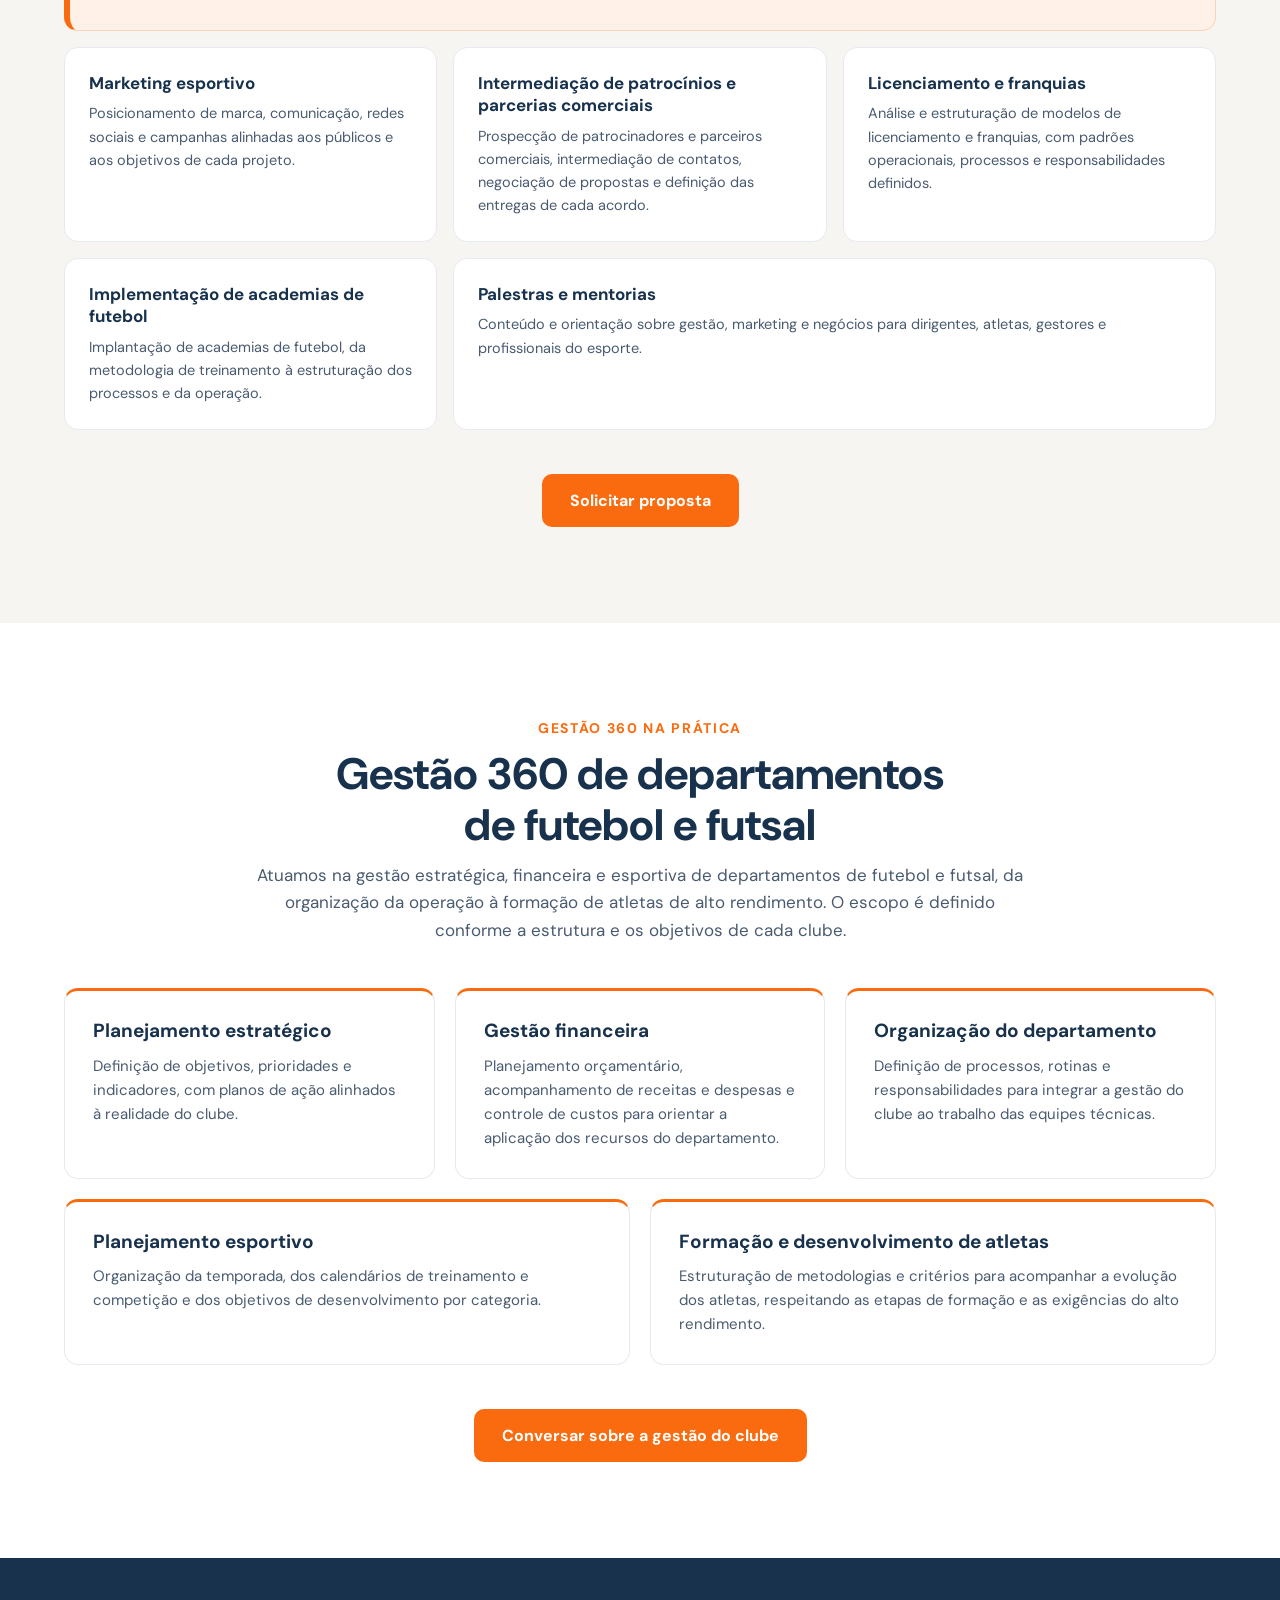
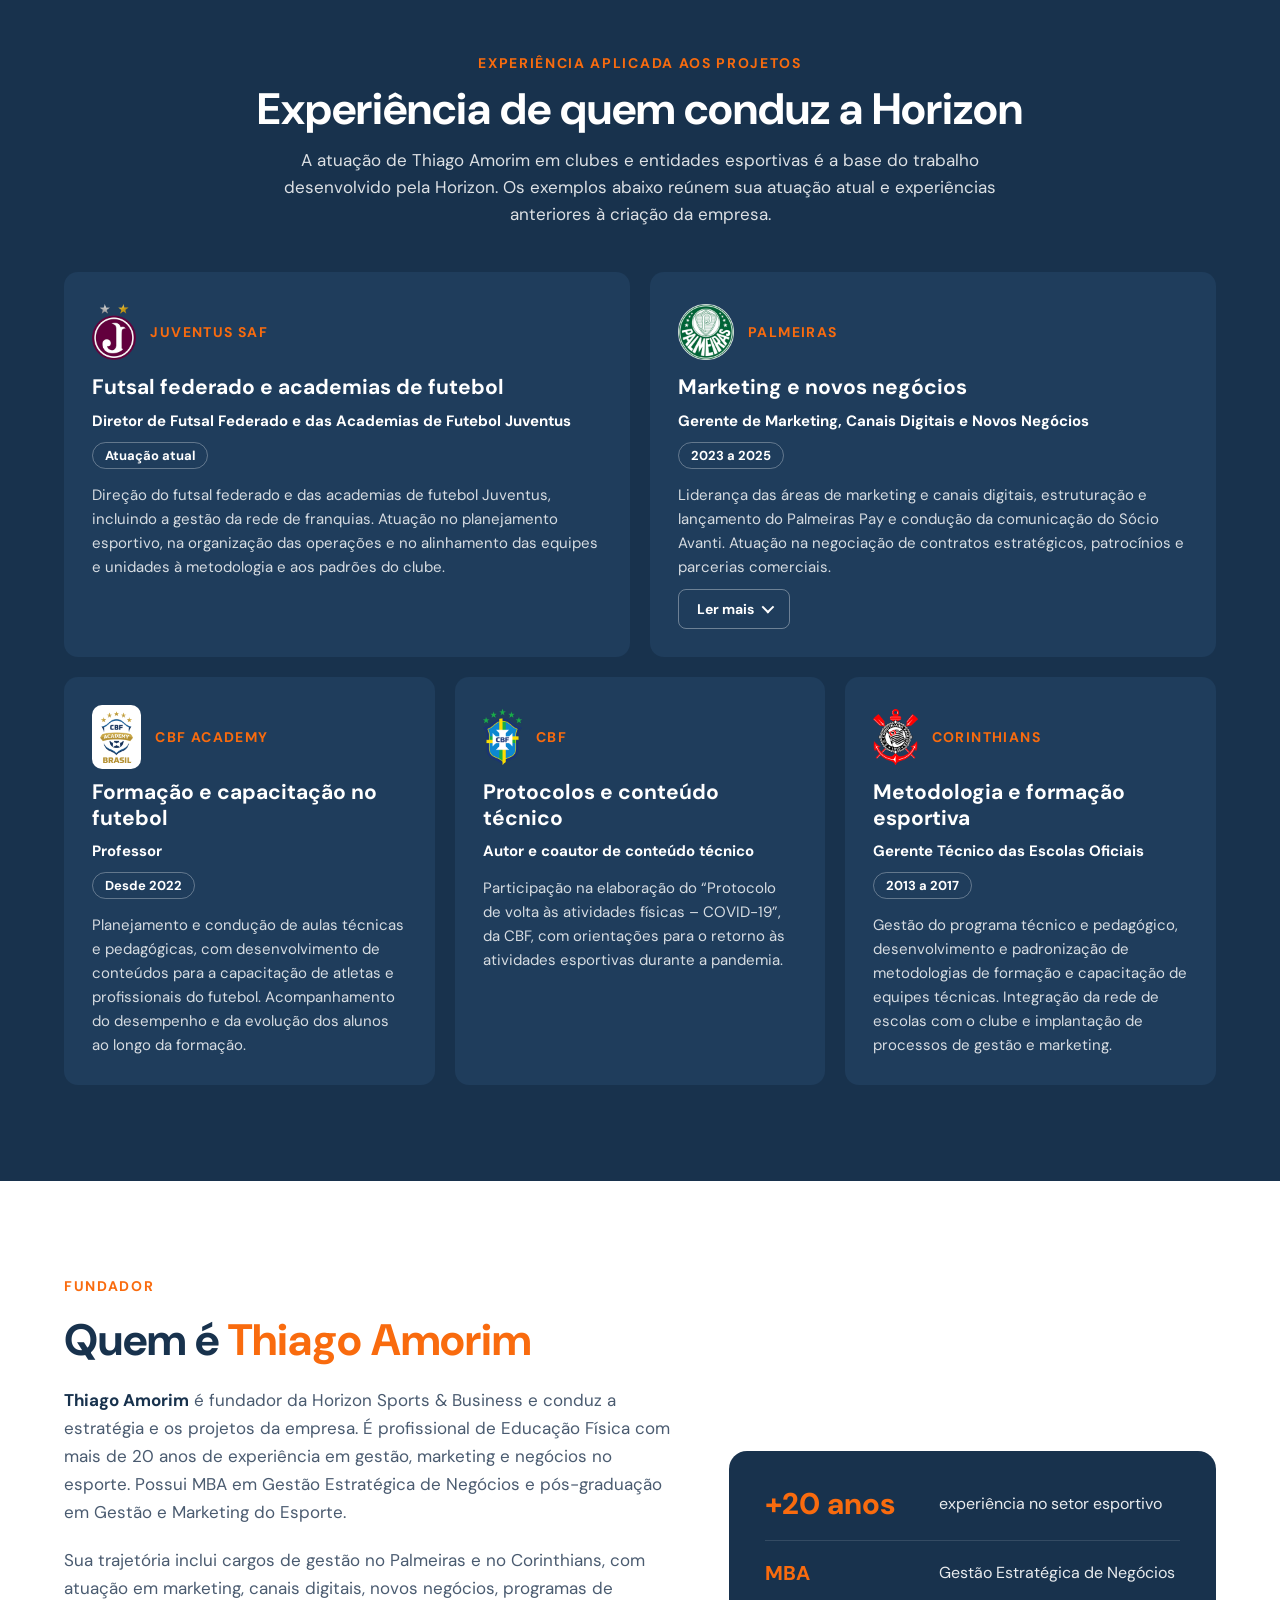
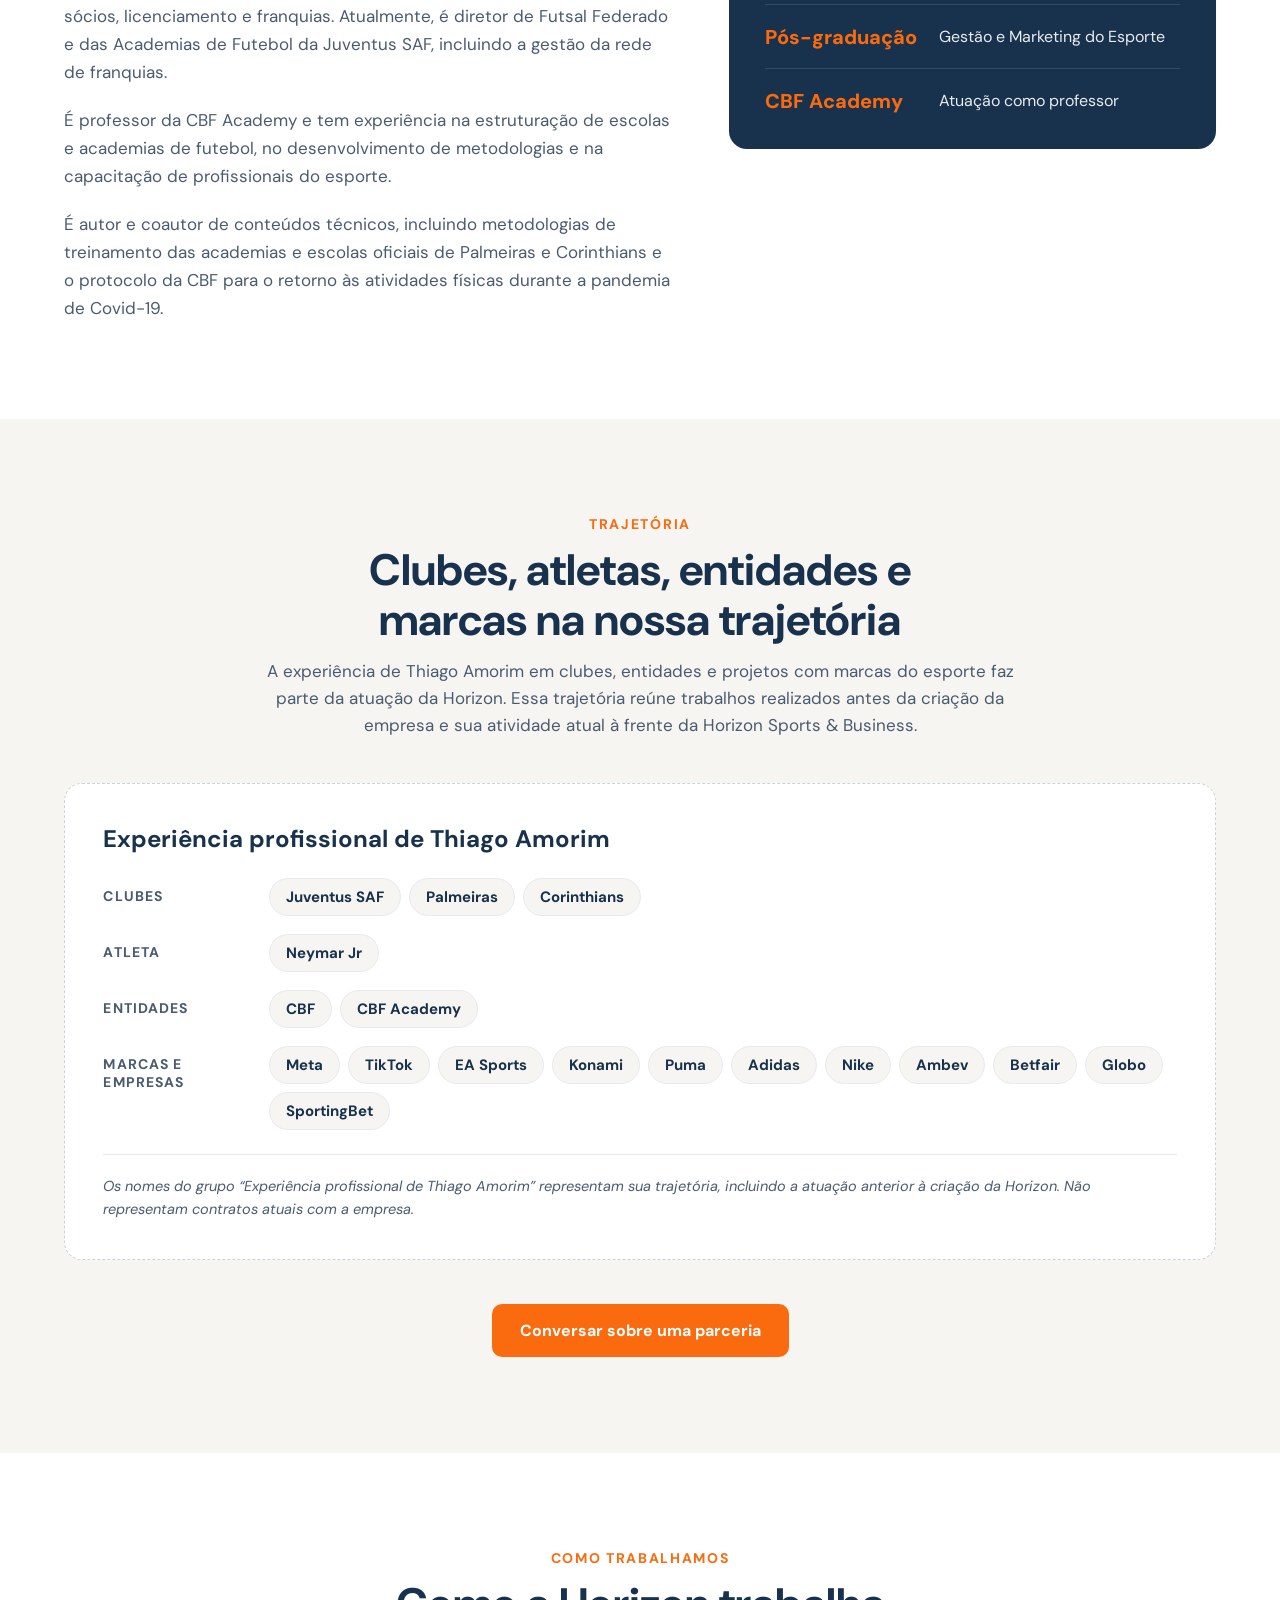
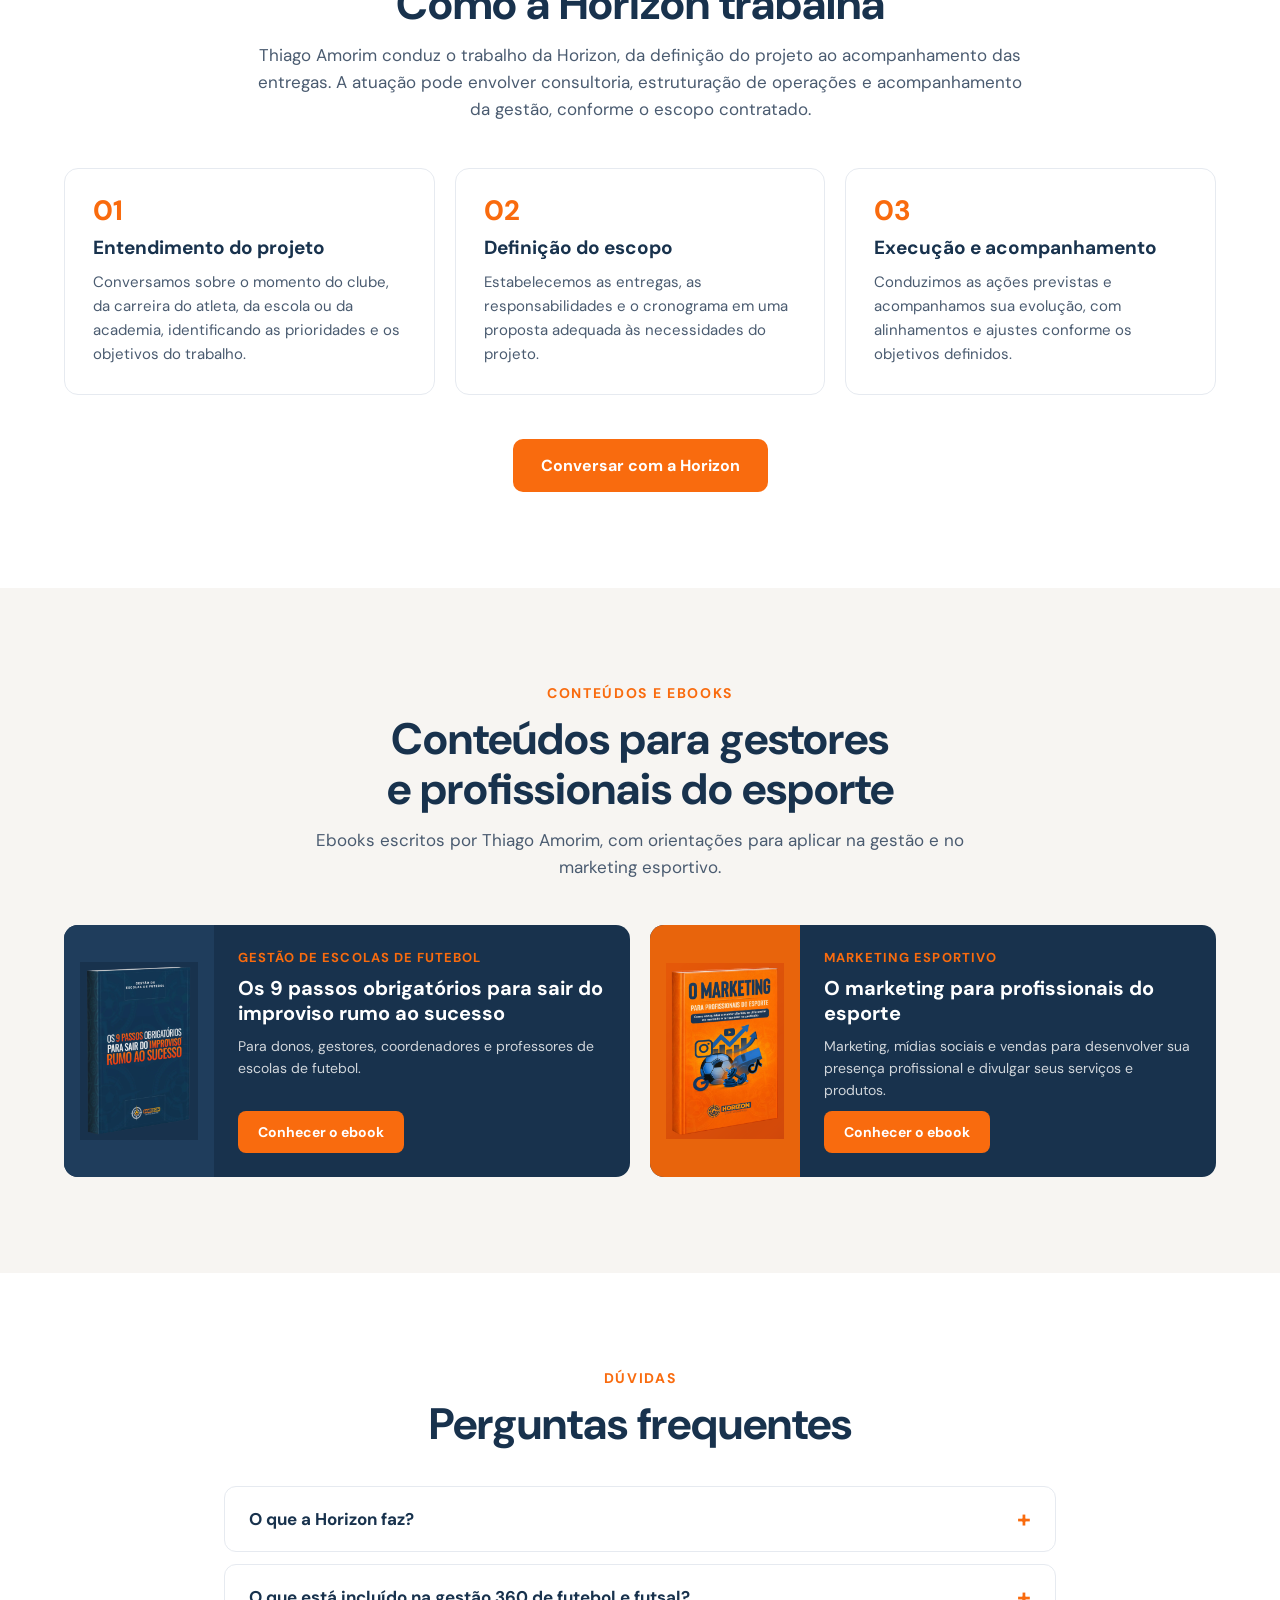
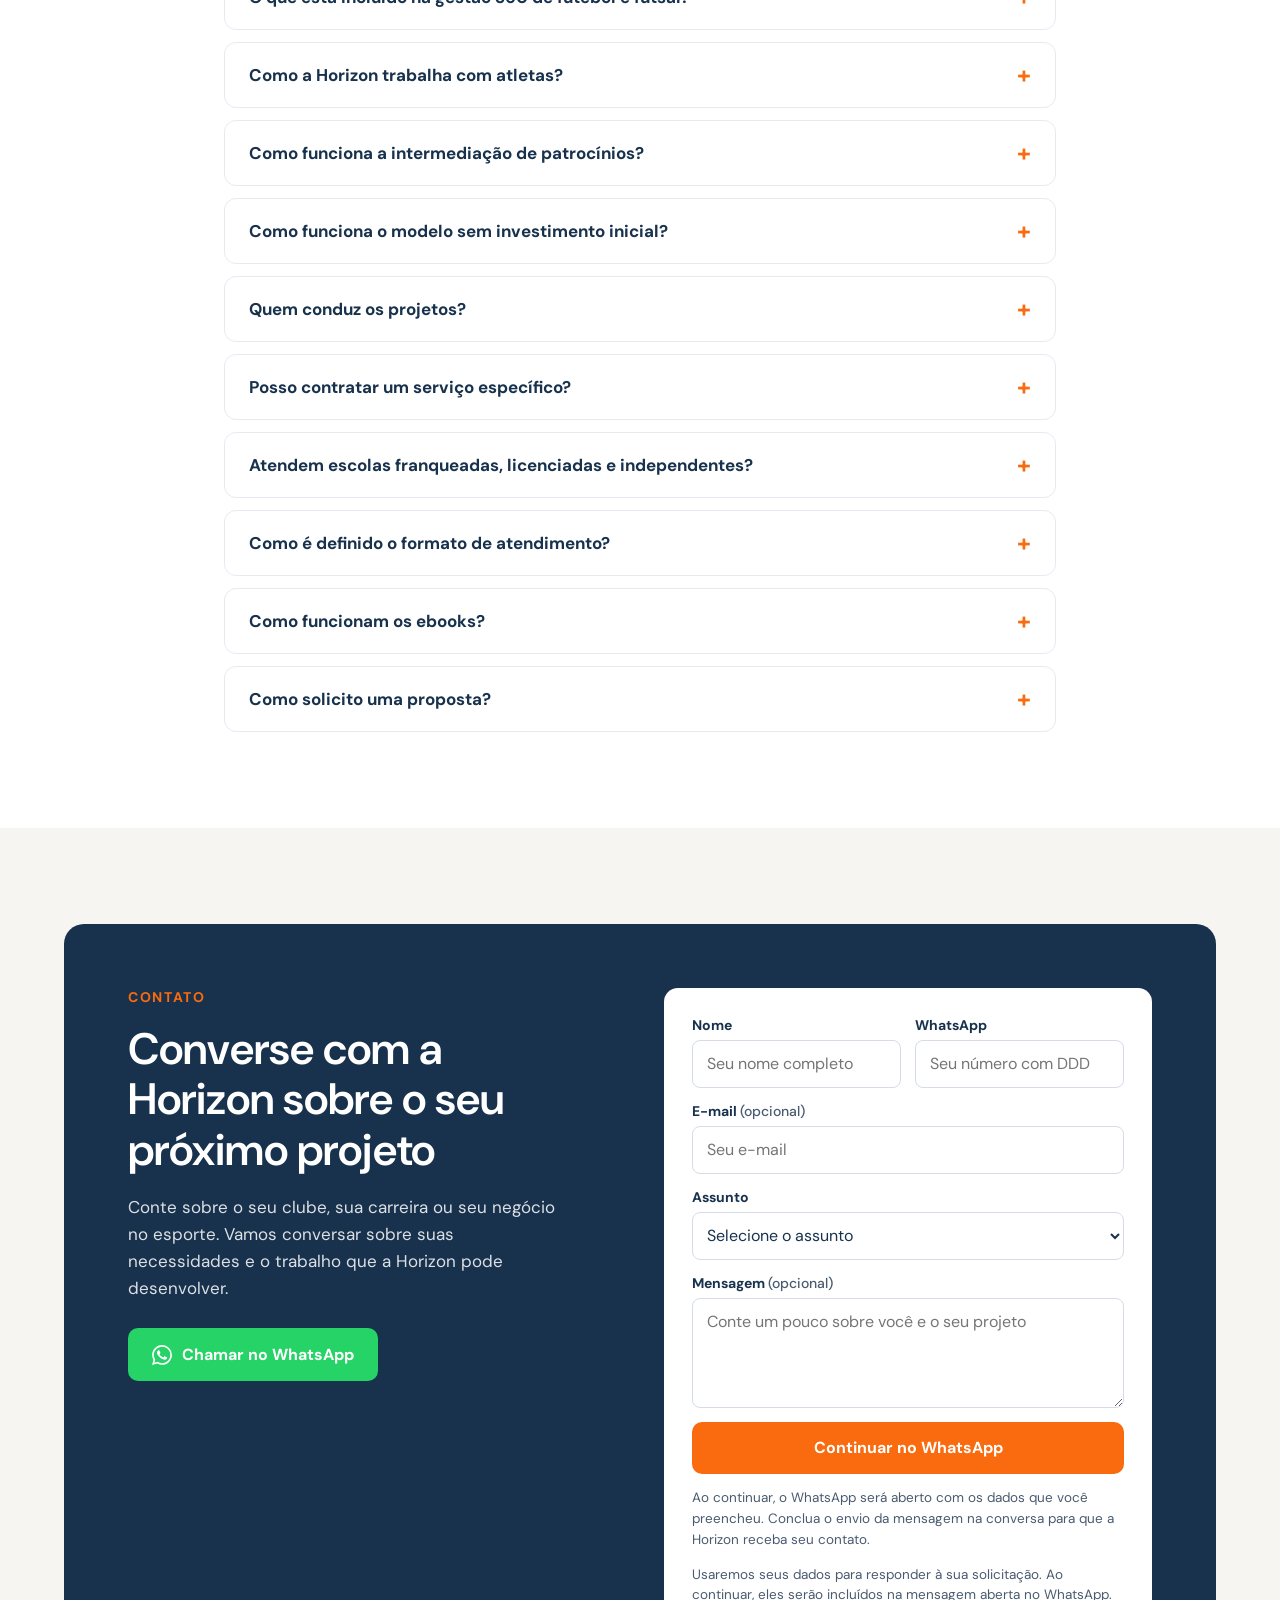
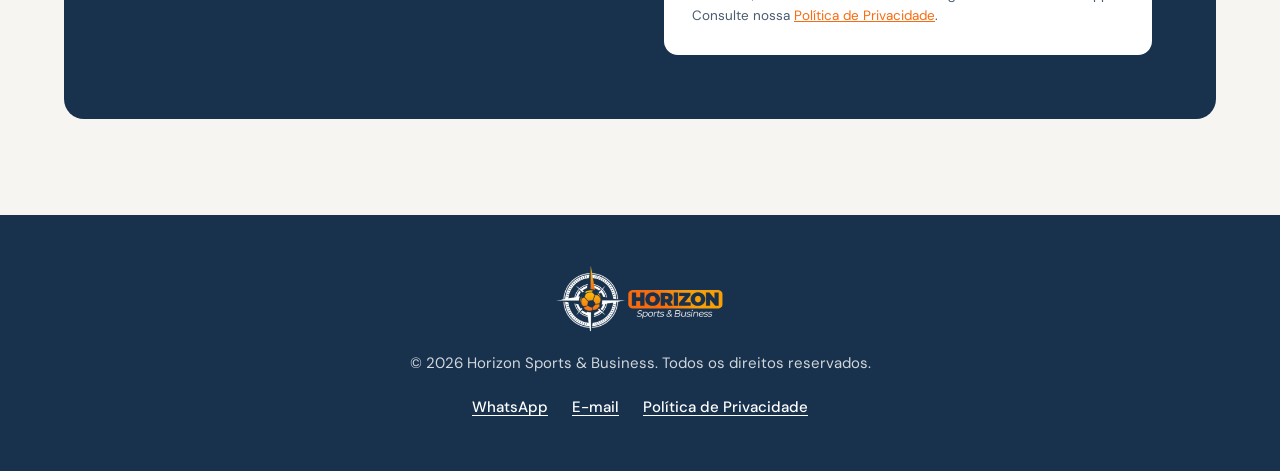
==== commit c3141f07: "Atualiza textos, serviços, Gestão 360, FAQ e foto do fundador - Primeira dobra: novo título e texto;" ====
--- a/index.html
+++ b/index.html
@@ -51,21 +51,21 @@
   <section class="dark">
     <div class="wrap hero">
       <div class="hero-copy">
-        <h1>Gestão esportiva e negócios para <span>clubes e atletas</span></h1>
-        <p class="lead">A Horizon Sports &amp; Business atua na gestão de clubes, no desenvolvimento de carreiras de atletas e na estruturação de escolas e academias. Nosso trabalho reúne planejamento esportivo, marketing e negócios, com experiência em futebol, futsal e formação de atletas de alto rendimento.</p>
+        <h1>Gestão, marketing e operações <span>no esporte</span></h1>
+        <p class="lead">A Horizon Sports &amp; Business atua na gestão de clubes, no desenvolvimento de carreiras de atletas e na estruturação de escolas e academias. Trabalhamos com planejamento esportivo, marketing e desenvolvimento de negócios, com experiência relevante no futebol, no futsal e na formação de atletas de alto rendimento.</p>
         <div class="actions">
           <a href="#solucoes" class="btn">Conheça nossas soluções</a>
           <a href="#contato" class="btn btn-ghost">Converse com a Horizon</a>
         </div>
       </div>
       <div class="founder">
-        <img src="assets/thiago-amorim.jpg" alt="Thiago Amorim, fundador da Horizon Sports &amp; Business" width="1090" height="936">
+        <img src="assets/thiago-amorim.jpg" alt="Thiago Amorim, fundador da Horizon Sports &amp; Business" width="1200" height="960">
         <div class="founder-body">
           <div class="founder-top">
             <strong>Thiago Amorim</strong>
             <span>Fundador</span>
           </div>
-          <p>Profissional de Educação Física, com MBA em Gestão Estratégica de Negócios, pós-graduação em Gestão e Marketing do Esporte e mais de 20 anos de experiência em clubes, entidades e projetos do setor esportivo.</p>
+          <p>Profissional de Educação Física com mais de 20 anos de experiência em gestão, marketing e negócios no esporte. Possui MBA em Gestão Estratégica de Negócios e pós-graduação em Gestão e Marketing do Esporte.</p>
         </div>
       </div>
     </div>
@@ -79,11 +79,11 @@
         <h2 class="h2">Os cinco pilares de atuação</h2>
       </div>
       <div class="grid-5">
-        <div class="pillar"><span class="n">01</span><h3>Gestão</h3><p>Estruturamos a gestão de clubes, carreiras de atletas, escolas e academias, com processos, equipes e indicadores para orientar decisões.</p></div>
+        <div class="pillar"><span class="n">01</span><h3>Gestão</h3><p>Estruturamos a gestão de clubes, carreiras de atletas, escolas e academias, com processos definidos, responsabilidades claras e indicadores para orientar decisões.</p></div>
         <div class="pillar"><span class="n">02</span><h3>Marketing</h3><p>Trabalhamos a marca e a comunicação de clubes, atletas, escolas e academias para ampliar sua visibilidade e fortalecer o relacionamento com seus públicos.</p></div>
-        <div class="pillar"><span class="n">03</span><h3>Metodologia</h3><p>Organizamos programas de treinamento e ensino, com planejamento e critérios para acompanhar o desempenho esportivo e a formação de atletas e alunos.</p></div>
-        <div class="pillar"><span class="n">04</span><h3>Negócios</h3><p>Intermediamos patrocínios e desenvolvemos oportunidades de licenciamento e parcerias comerciais para clubes, atletas, escolas e academias, ampliando suas fontes de receita.</p></div>
-        <div class="pillar"><span class="n">05</span><h3>Gestão de Futebol e Futsal</h3><p>Atuamos na gestão 360 de departamentos de futebol e futsal, com expertise no planejamento esportivo e na formação e desenvolvimento de atletas de alto rendimento.</p></div>
+        <div class="pillar"><span class="n">03</span><h3>Metodologia</h3><p>Estruturamos programas de treinamento e ensino, com objetivos e critérios para acompanhar o desempenho e a evolução de atletas e alunos.</p></div>
+        <div class="pillar"><span class="n">04</span><h3>Negócios</h3><p>Intermediamos negócios, parcerias e patrocínios e desenvolvemos oportunidades de licenciamento e parcerias comerciais para clubes, atletas, escolas e academias, com foco na geração de receitas.</p></div>
+        <div class="pillar"><span class="n">05</span><h3>Gestão de Futebol e Futsal</h3><p>Atuamos na gestão 360 de departamentos de futebol e futsal, com planejamento esportivo, organização das equipes e metodologia para a formação e o desenvolvimento de atletas de alto rendimento.</p></div>
       </div>
     </div>
   </section>
@@ -97,10 +97,10 @@
       </div>
       <div class="grid-5">
         <div class="aud"><h3>Clubes</h3><p>Gestão de departamentos, planejamento esportivo, formação de atletas e desenvolvimento comercial, conforme as necessidades de cada clube.</p></div>
-        <div class="aud"><h3>Carreiras de atletas</h3><p>Planejamento esportivo e de carreira, posicionamento de marca e comunicação para apoiar o desenvolvimento do atleta e suas oportunidades comerciais.</p></div>
-        <div class="aud"><h3>Escolas esportivas</h3><p>Gestão da operação, metodologia de ensino e organização do relacionamento com alunos e famílias.</p></div>
+        <div class="aud"><h3>Carreiras de atletas</h3><p>Planejamento de carreira, posicionamento de marca e comunicação, com foco no desenvolvimento esportivo e nas oportunidades comerciais do atleta.</p></div>
+        <div class="aud"><h3>Escolas esportivas</h3><p>Gestão da operação, metodologia de ensino e relacionamento com alunos e famílias.</p></div>
         <div class="aud"><h3>Academias e centros esportivos</h3><p>Estruturação de processos, gestão de equipes e marketing para organizar a operação e desenvolver o negócio.</p></div>
-        <div class="aud"><h3>Marcas e demais profissionais do esporte</h3><p>Patrocínios, ativações e parcerias comerciais para marcas, além de projetos de comunicação e posicionamento para profissionais do setor.</p></div>
+        <div class="aud"><h3>Marcas e demais profissionais do esporte</h3><p>Patrocínios, ativações e parcerias comerciais para marcas. Comunicação e posicionamento para profissionais do esporte.</p></div>
       </div>
     </div>
   </section>
@@ -111,17 +111,25 @@
       <div class="head">
         <span class="eyebrow">Soluções</span>
         <h2 class="h2">Serviços para a gestão e o desenvolvimento no esporte</h2>
-        <p class="sub">Thiago Amorim conduz os projetos da Horizon, com escopo definido para cada contratação. A atuação pode envolver consultoria, estruturação de operações e acompanhamento da gestão.</p>
+        <p class="sub">Thiago Amorim conduz os projetos da Horizon em consultoria, estruturação de operações e acompanhamento da gestão. As entregas são definidas conforme as necessidades de cada cliente.</p>
       </div>
       <div class="svc-grid">
-        <article class="svc feat"><h3>Gestão de clubes e departamentos de futebol e futsal</h3><p>Organização do departamento, planejamento esportivo e estruturação de processos para integrar a gestão e o trabalho das equipes técnicas.</p></article>
-        <article class="svc"><h3>Desenvolvimento de carreiras de atletas</h3><p>Planejamento da trajetória esportiva, posicionamento de marca e comunicação, com ações definidas conforme o momento e os objetivos do atleta.</p></article>
-        <article class="svc"><h3>Consultoria para escolas e academias</h3><p>Diagnóstico e estruturação da operação, com processos, responsabilidades e indicadores para orientar a gestão.</p></article>
-        <article class="svc"><h3>Marketing esportivo</h3><p>Posicionamento de marca, comunicação, redes sociais e campanhas adequadas aos públicos e aos objetivos de cada projeto.</p></article>
-        <article class="svc"><h3>Intermediação de patrocínios e parcerias comerciais</h3><p>Prospecção de oportunidades e intermediação entre propriedades esportivas e marcas, com negociação de propostas e definição das entregas previstas em cada acordo.</p></article>
-        <article class="svc"><h3>Licenciamento e franquias</h3><p>Análise e estruturação de modelos de licenciamento e franquias, com definição de padrões, processos e responsabilidades da operação.</p></article>
-        <article class="svc"><h3>Implementação de academias de futebol</h3><p>Estruturação da metodologia, dos processos e da operação para implantação de academias de futebol.</p></article>
-        <article class="svc"><h3>Palestras e mentorias</h3><p>Conteúdo e orientação sobre gestão, marketing e negócios para dirigentes, atletas, gestores e profissionais do esporte.</p></article>
+        <article class="svc feat"><h3>Gestão de clubes e departamentos de futebol e futsal</h3><p>Organização de departamentos, planejamento esportivo e definição de processos para integrar a gestão do clube ao trabalho das equipes técnicas.</p></article>
+        <article class="svc"><h3>Desenvolvimento de carreiras de atletas</h3><p>Planejamento da carreira esportiva, posicionamento de marca e comunicação, conforme a etapa e os objetivos do atleta.</p></article>
+        <article class="svc feat"><h3>Criação de redes franqueadas de academias de futebol</h3><p>Estruturamos redes de academias de futebol para clubes, da definição do modelo de negócio à metodologia, aos padrões operacionais e ao planejamento de expansão.</p></article>
+        <article class="svc"><h3>Consultoria para escolas e academias</h3><p>Diagnóstico e organização da operação, com processos, responsabilidades e indicadores para orientar a gestão.</p></article>
+        <aside class="promo">
+          <div class="promo-copy">
+            <h3>Parceria com participação nos resultados</h3>
+            <p>Em projetos desenvolvidos nesse modelo, o clube não precisa realizar investimento inicial. A Horizon participa dos resultados, com responsabilidades e condições definidas para cada parceria.</p>
+          </div>
+          <a href="#contato" class="btn">Conhecer o modelo de parceria</a>
+        </aside>
+        <article class="svc"><h3>Marketing esportivo</h3><p>Posicionamento de marca, comunicação, redes sociais e campanhas alinhadas aos públicos e aos objetivos de cada projeto.</p></article>
+        <article class="svc"><h3>Intermediação de patrocínios e parcerias comerciais</h3><p>Prospecção de patrocinadores e parceiros comerciais, intermediação de contatos, negociação de propostas e definição das entregas de cada acordo.</p></article>
+        <article class="svc"><h3>Licenciamento e franquias</h3><p>Análise e estruturação de modelos de licenciamento e franquias, com padrões operacionais, processos e responsabilidades definidos.</p></article>
+        <article class="svc"><h3>Implementação de academias de futebol</h3><p>Implantação de academias de futebol, da metodologia de treinamento à estruturação dos processos e da operação.</p></article>
+        <article class="svc wide"><h3>Palestras e mentorias</h3><p>Conteúdo e orientação sobre gestão, marketing e negócios para dirigentes, atletas, gestores e profissionais do esporte.</p></article>
       </div>
       <div class="cta-row"><a href="#contato" class="btn">Solicitar proposta</a></div>
     </div>
@@ -133,12 +141,14 @@
       <div class="head">
         <span class="eyebrow">Gestão 360 na prática</span>
         <h2 class="h2">Gestão 360 de departamentos de futebol e futsal</h2>
-        <p class="sub">Atuamos na organização de departamentos de futebol e futsal, com planejamento esportivo, gestão de equipes e metodologia para a formação e o desenvolvimento de atletas de alto rendimento. O escopo é definido conforme a estrutura e os objetivos de cada clube.</p>
-      </div>
-      <div class="grid-3">
-        <article class="card"><h3>Organização do departamento</h3><p>Definição de processos, rotinas e responsabilidades para integrar a gestão do clube e o trabalho das equipes técnicas.</p></article>
+        <p class="sub">Atuamos na gestão estratégica, financeira e esportiva de departamentos de futebol e futsal, da organização da operação à formação de atletas de alto rendimento. O escopo é definido conforme a estrutura e os objetivos de cada clube.</p>
+      </div>
+      <div class="grid-5">
+        <article class="card"><h3>Planejamento estratégico</h3><p>Definição de objetivos, prioridades e indicadores, com planos de ação alinhados à realidade do clube.</p></article>
+        <article class="card"><h3>Gestão financeira</h3><p>Planejamento orçamentário, acompanhamento de receitas e despesas e controle de custos para orientar a aplicação dos recursos do departamento.</p></article>
+        <article class="card"><h3>Organização do departamento</h3><p>Definição de processos, rotinas e responsabilidades para integrar a gestão do clube ao trabalho das equipes técnicas.</p></article>
         <article class="card"><h3>Planejamento esportivo</h3><p>Organização da temporada, dos calendários de treinamento e competição e dos objetivos de desenvolvimento por categoria.</p></article>
-        <article class="card"><h3>Formação e desenvolvimento de atletas</h3><p>Estruturação de metodologias e critérios de acompanhamento da evolução dos atletas, respeitando as etapas de formação e as exigências do alto rendimento.</p></article>
+        <article class="card"><h3>Formação e desenvolvimento de atletas</h3><p>Estruturação de metodologias e critérios para acompanhar a evolução dos atletas, respeitando as etapas de formação e as exigências do alto rendimento.</p></article>
       </div>
       <div class="cta-row"><a href="#contato" class="btn">Conversar sobre a gestão do clube</a></div>
     </div>
@@ -212,10 +222,10 @@
       <div class="about-copy">
         <span class="eyebrow">Fundador</span>
         <h2 class="h2">Quem é <span>Thiago Amorim</span></h2>
-        <p><strong>Thiago Amorim</strong> é fundador da Horizon Sports &amp; Business e conduz a estratégia e os projetos da empresa. É profissional de Educação Física, com MBA em Gestão Estratégica de Negócios, pós-graduação em Gestão e Marketing do Esporte e mais de 20 anos de experiência no setor.</p>
-        <p>Sua trajetória inclui funções de gestão no Palmeiras e no Corinthians, além da atuação como professor na CBF Academy. Reúne experiência em gestão de departamento de futebol e futsal, marketing, canais digitais, novos negócios, programas de sócios, licenciamento, franquias, operações de escolas oficiais e academias e formação de profissionais do esporte.</p>
-        <p>É autor e coautor de conteúdos e metodologias ligados à formação esportiva, incluindo metodologias de treinamento das academias e escolas oficiais de Palmeiras e Corinthians e o protocolo de retorno às atividades físicas da CBF durante a pandemia de Covid-19.</p>
-        <p>À frente da Horizon, aplica essa experiência à gestão, ao planejamento e ao desenvolvimento de projetos no esporte.</p>
+        <p><strong>Thiago Amorim</strong> é fundador da Horizon Sports &amp; Business e conduz a estratégia e os projetos da empresa. É profissional de Educação Física com mais de 20 anos de experiência em gestão, marketing e negócios no esporte. Possui MBA em Gestão Estratégica de Negócios e pós-graduação em Gestão e Marketing do Esporte.</p>
+        <p>Sua trajetória inclui cargos de gestão no Palmeiras e no Corinthians, com atuação em marketing, canais digitais, novos negócios, programas de sócios, licenciamento e franquias. Atualmente, é diretor de Futsal Federado e das Academias de Futebol da Juventus SAF, incluindo a gestão da rede de franquias.</p>
+        <p>É professor da CBF Academy e tem experiência na estruturação de escolas e academias de futebol, no desenvolvimento de metodologias e na capacitação de profissionais do esporte.</p>
+        <p>É autor e coautor de conteúdos técnicos, incluindo metodologias de treinamento das academias e escolas oficiais de Palmeiras e Corinthians e o protocolo da CBF para o retorno às atividades físicas durante a pandemia de Covid-19.</p>
       </div>
       <div class="facts">
         <div class="fact"><b>+20 anos</b><span>experiência no setor esportivo</span></div>
@@ -307,9 +317,10 @@
       </div>
       <div class="faq-list">
         <details name="faq"><summary>O que a Horizon faz?</summary><p>A Horizon Sports &amp; Business atua na gestão de clubes, no desenvolvimento de carreiras de atletas e na estruturação de escolas e academias. Os serviços incluem planejamento esportivo, metodologia, marketing, intermediação de patrocínios, licenciamento e parcerias comerciais.</p></details>
-        <details name="faq"><summary>O que está incluído na gestão 360 de futebol e futsal?</summary><p>O trabalho pode incluir organização do departamento, planejamento da temporada e estruturação de metodologias para formação e desenvolvimento de atletas. As responsabilidades e as entregas são definidas conforme a estrutura do clube e o escopo contratado.</p></details>
+        <details name="faq"><summary>O que está incluído na gestão 360 de futebol e futsal?</summary><p>O trabalho pode incluir planejamento estratégico, gestão financeira, organização do departamento, planejamento esportivo e estruturação de metodologias para formação e desenvolvimento de atletas. As responsabilidades e as entregas são definidas conforme a estrutura do clube e o escopo contratado.</p></details>
         <details name="faq"><summary>Como a Horizon trabalha com atletas?</summary><p>O trabalho reúne planejamento esportivo e de carreira, posicionamento de marca e comunicação. As ações são definidas conforme a etapa da carreira, os objetivos e as necessidades do atleta.</p></details>
         <details name="faq"><summary>Como funciona a intermediação de patrocínios?</summary><p>Identificamos oportunidades, aproximamos propriedades esportivas e marcas e conduzimos a negociação das propostas. O escopo pode incluir a definição das entregas e o acompanhamento da relação comercial, conforme a contratação. A prospecção não representa garantia de fechamento de patrocínio.</p></details>
+        <details name="faq"><summary>Como funciona o modelo sem investimento inicial?</summary><p>A Horizon oferece um formato de parceria em que sua remuneração está vinculada aos resultados do projeto, sem investimento inicial do clube. O escopo, as responsabilidades e os critérios de participação são definidos na proposta.</p></details>
         <details name="faq"><summary>Quem conduz os projetos?</summary><p>Thiago Amorim conduz a definição do projeto e o acompanhamento das entregas. As responsabilidades de cada participante são estabelecidas no escopo contratado.</p></details>
         <details name="faq"><summary>Posso contratar um serviço específico?</summary><p>A proposta é construída conforme a necessidade do projeto. Pode contemplar uma frente específica ou combinar serviços de gestão, metodologia, marketing e negócios.</p></details>
         <details name="faq"><summary>Atendem escolas franqueadas, licenciadas e independentes?</summary><p>Sim. O trabalho considera o modelo de operação e as responsabilidades de cada formato, com ações adequadas à estrutura da escola.</p></details>
--- a/assets/style.css
+++ b/assets/style.css
@@ -95,6 +95,11 @@
 .svc h3{font-size:17px;font-weight:700;line-height:1.3}
 .svc p{font-size:14.5px;line-height:1.6;color:var(--muted)}
 .svc.feat{grid-column:span 2;background:var(--navy);border-color:var(--navy);color:#fff;border-top:3px solid var(--orange);padding:32px;justify-content:center}
+.svc.wide{grid-column:span 2}
+.promo{grid-column:1/-1;display:flex;align-items:center;justify-content:space-between;gap:24px;background:#FFF1E8;border:1px solid #FBD3B8;border-left:6px solid var(--orange);border-radius:14px;padding:28px 32px}
+.promo h3{font-size:22px;font-weight:700;line-height:1.25;margin-bottom:6px}
+.promo p{font-size:16px;line-height:1.6;color:var(--muted);max-width:640px}
+.promo .btn{flex-shrink:0}
 .svc.feat h3{font-size:24px}
 .svc.feat p{font-size:16px;color:rgba(255,255,255,.85);max-width:560px}
 
@@ -227,12 +232,11 @@
   .grid-5{grid-template-columns:repeat(2,1fr)}
   .grid-5>*,.grid-5>:nth-child(4){grid-column:span 1}
   .grid-5>:nth-child(5){grid-column:1/-1}
-  .svc-grid{grid-template-columns:repeat(2,1fr)}
+  .svc-grid{grid-template-columns:repeat(2,1fr);grid-auto-flow:dense}
   .grid-xp{grid-template-columns:repeat(2,1fr)}
   .grid-xp>*,.grid-xp>:nth-child(1),.grid-xp>:nth-child(2){grid-column:span 1}
   .grid-xp>:nth-child(5){grid-column:1/-1}
-  .svc.feat{grid-column:1/-1}
-  .svc-grid>.svc:last-child{grid-column:1/-1}
+  .svc.feat,.svc.wide{grid-column:1/-1}
   .grid-2{grid-template-columns:1fr}
   .hero,.about,.contact{gap:40px}
 }
@@ -266,7 +270,9 @@
   .grid-5{grid-template-columns:1fr}
   .grid-5>*,.grid-5>:nth-child(n){grid-column:auto}
   .svc-grid{grid-template-columns:1fr}
-  .svc.feat,.svc-grid>.svc:last-child{grid-column:auto}
+  .svc.feat,.svc.wide{grid-column:auto}
+  .promo{flex-direction:column;align-items:flex-start;gap:18px;padding:22px}
+  .promo .btn{width:100%}
   .svc.feat{padding:24px}
   .svc.feat h3{font-size:21px}
   .pillar,.aud,.card,.xp,.step{padding:22px}
